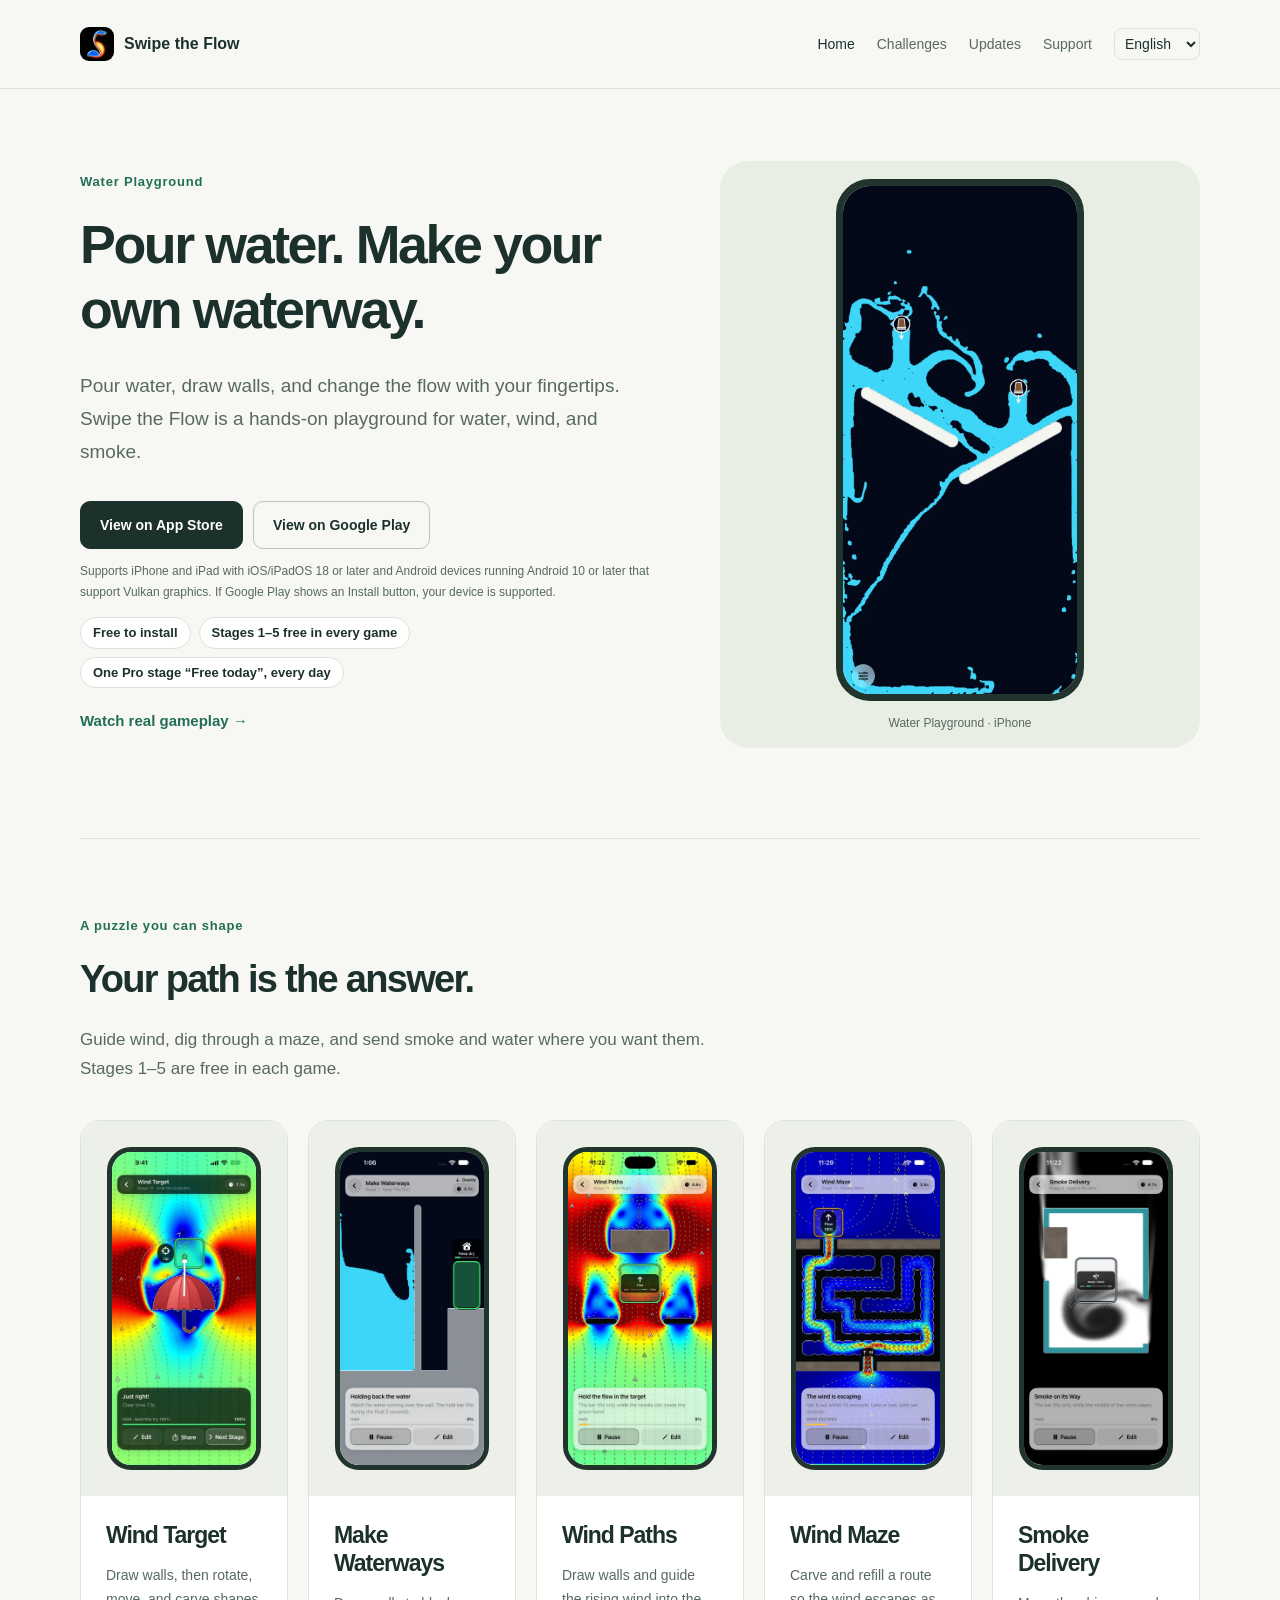
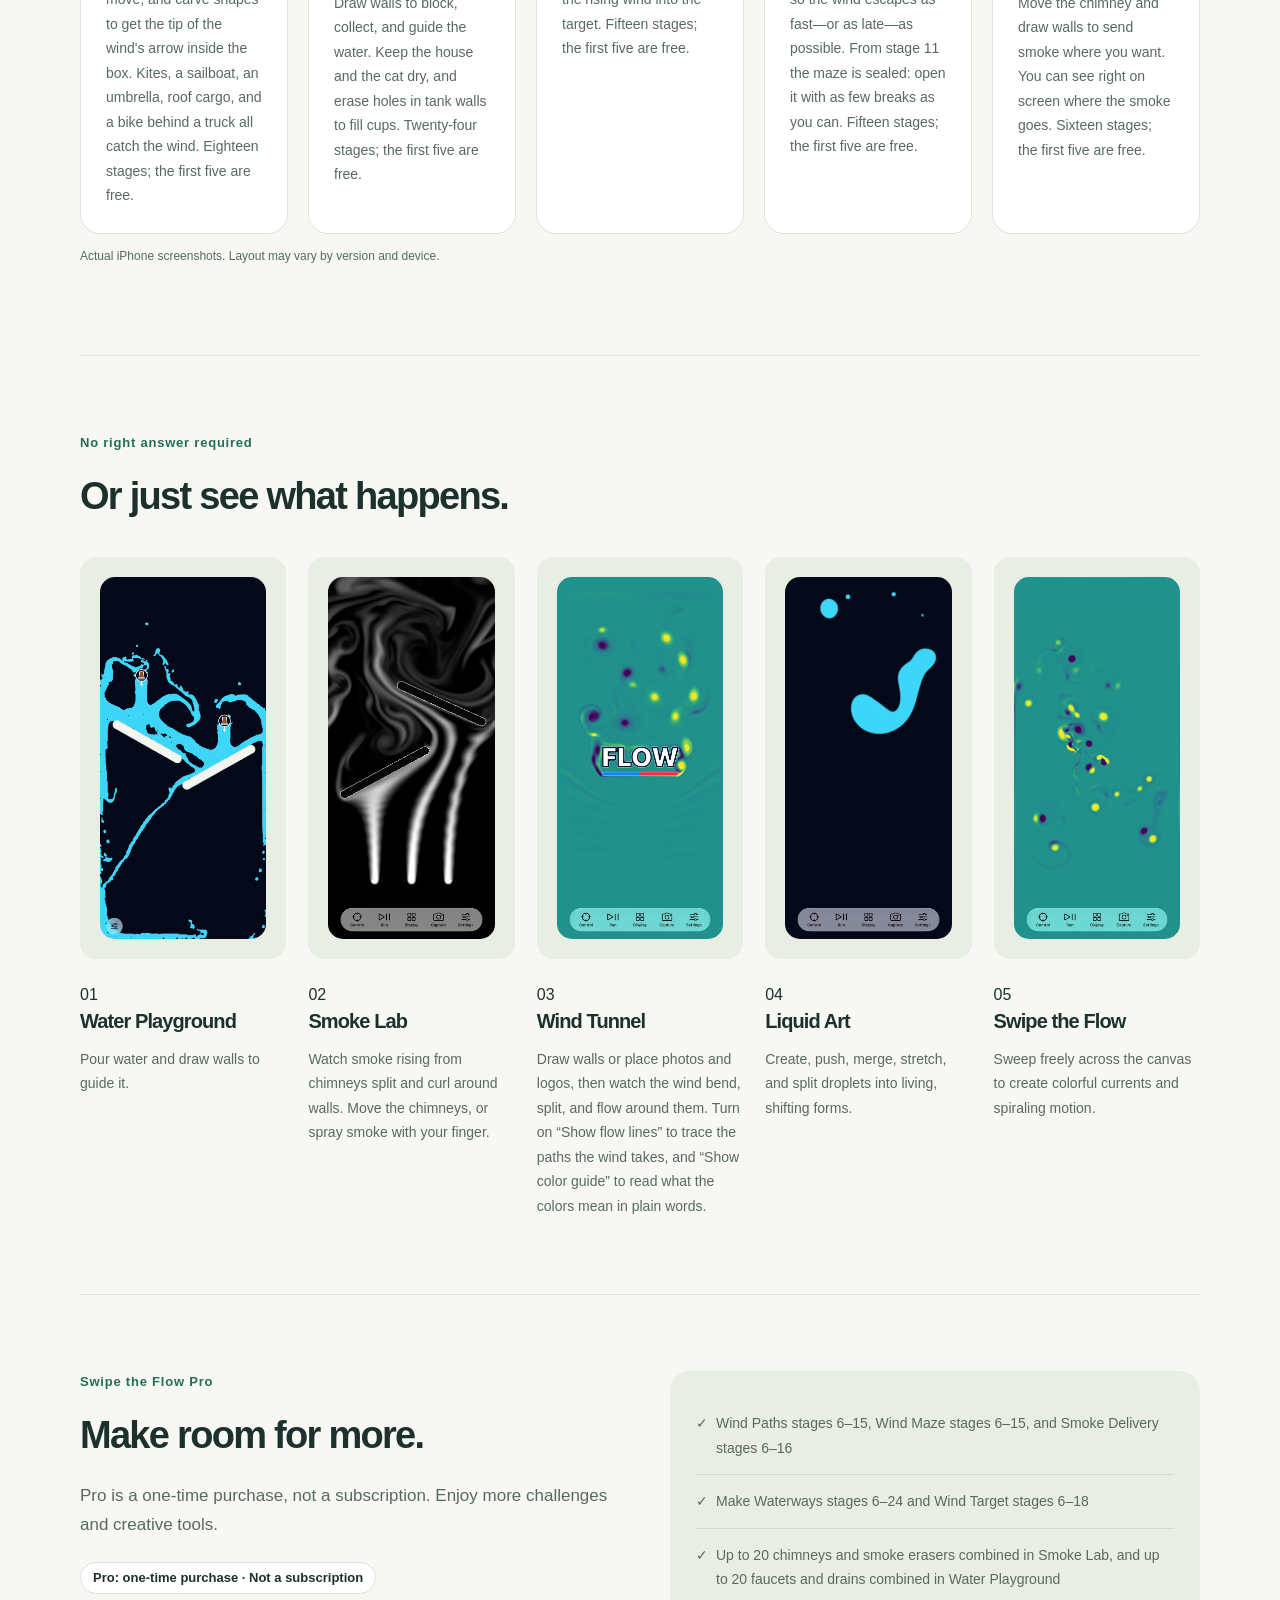
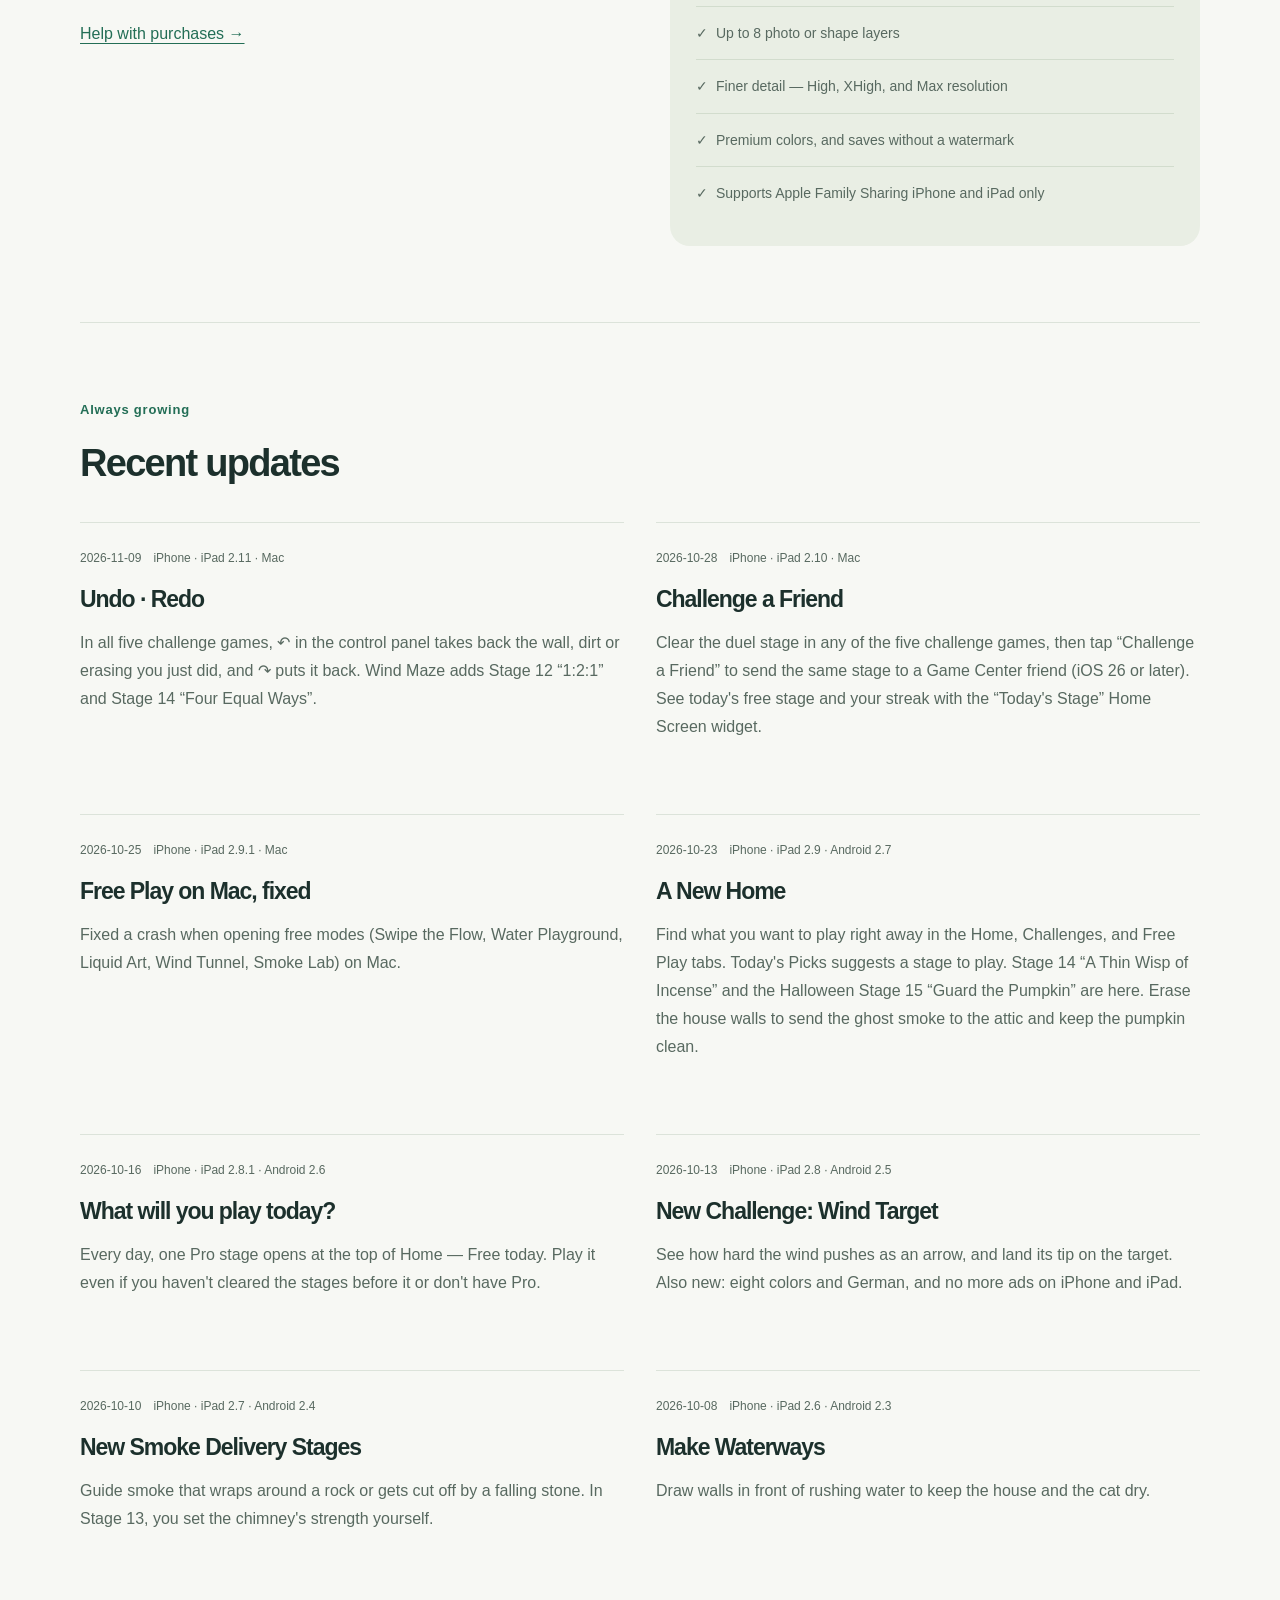
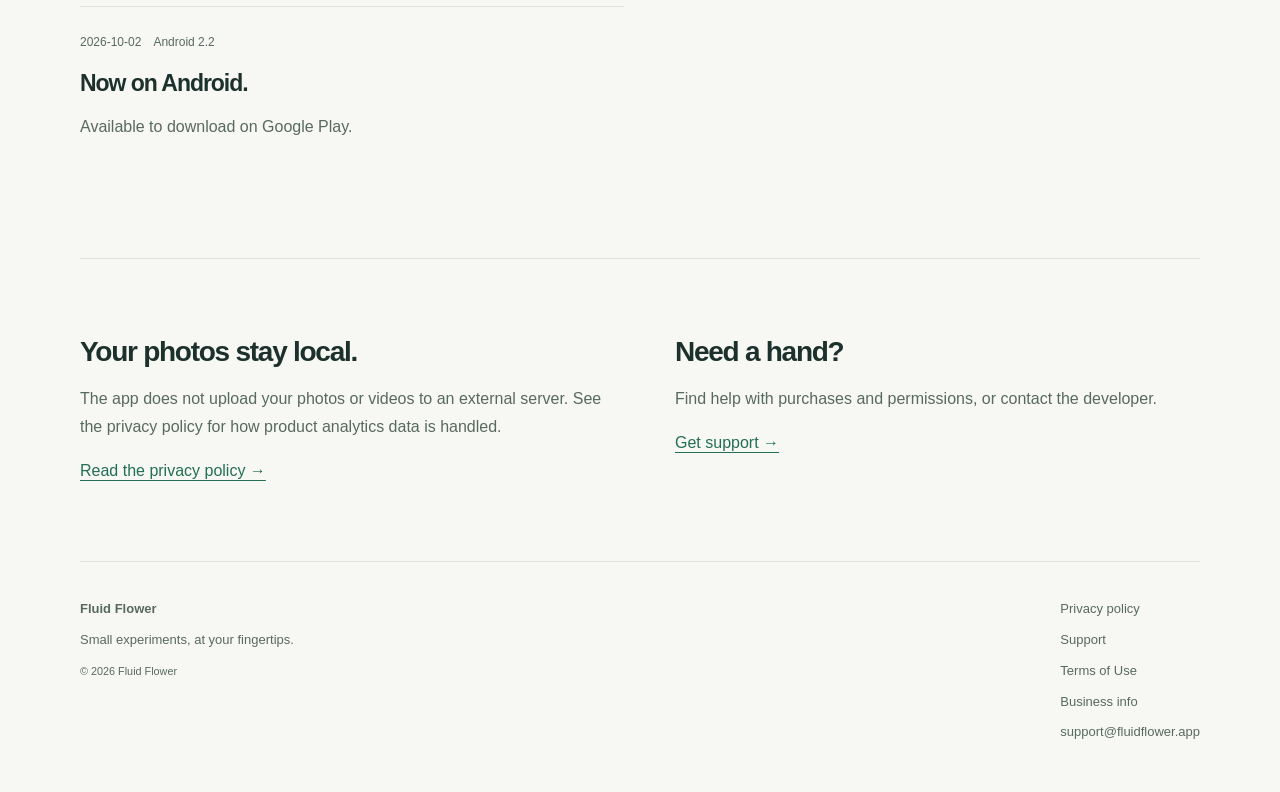
==== index.html @ 2460a63e "최근 업데이트에 iOS 2.11(되돌리기·다시 하기, 바람 미로 12·14단계) 추가" ====
<!doctype html><html lang="en"><head><meta charset="utf-8"><meta name="viewport" content="width=device-width,initial-scale=1"><meta name="theme-color" content="#f7f8f4"><meta name="apple-itunes-app" content="app-id=6766940354"><meta name="description" content="Pour water, draw walls, and change the flow with your fingertips. Swipe the Flow is a hands-on playground for water, wind, and smoke."><meta property="og:title" content="Swipe the Flow — Flow Puzzle"><meta property="og:description" content="Pour water, draw walls, and change the flow with your fingertips. Swipe the Flow is a hands-on playground for water, wind, and smoke."><meta property="og:type" content="website"><meta property="og:image" content="https://fluidflower.app/assets/og.jpg"><meta property="og:image:width" content="1200"><meta property="og:image:height" content="630"><meta property="og:image:alt" content="Swipe the Flow — real app screens: Smoke Lab, Water Playground, Wind Tunnel"><meta name="twitter:card" content="summary_large_image"><meta property="og:url" content="https://fluidflower.app/"><link rel="alternate" hreflang="ko" href="https://fluidflower.app/?lang=ko"><link rel="alternate" hreflang="en" href="https://fluidflower.app/?lang=en"><link rel="alternate" hreflang="ja" href="https://fluidflower.app/?lang=ja"><link rel="alternate" hreflang="de" href="https://fluidflower.app/?lang=de"><link rel="alternate" hreflang="x-default" href="https://fluidflower.app/"><link rel="icon" href="/app-icon.png"><link rel="apple-touch-icon" href="/app-icon.png"><link rel="stylesheet" href="/assets/site.css"><script src="/assets/site.js" defer></script><title>Swipe the Flow — Flow Puzzle</title></head><body><a data-ko="본문으로 건너뛰기" data-en="Skip to content" data-ja="本文へ移動" data-de="Zum Inhalt springen" class="skip" href="#main">본문으로 건너뛰기</a><header class="site-header"><div class="shell nav"><a class="brand" href="/"><img src="/app-icon.png" alt="" width="34" height="34"><span>Swipe the Flow</span></a><nav aria-label="Menu" data-aria-ko="메뉴" data-aria-en="Menu" data-aria-ja="メニュー" data-aria-de="Menü"><a data-ko="홈" data-en="Home" data-ja="ホーム" data-de="Start" href="/" aria-current="page">홈</a><a data-ko="도전" data-en="Challenges" data-ja="チャレンジ" data-de="Herausforderungen" href="/#challenges">도전</a><a data-ko="업데이트" data-en="Updates" data-ja="更新情報" data-de="Neuigkeiten" href="/#updates">업데이트</a><a data-ko="고객지원" data-en="Support" data-ja="サポート" data-de="Support" href="/swipe-the-flow-privacy/support.html">고객지원</a><label class="language"><span class="sr-only">언어 · Language · 言語 · Sprache</span><select id="languageSelect"><option value="ko">한국어</option><option value="en">English</option><option value="ja">日本語</option><option value="de">Deutsch</option></select></label></nav></div></header><main id="main" class="shell"><section class="hero"><div class="hero-head"><p data-ko="물 놀이터" data-en="Water Playground" data-ja="水の遊び場" data-de="Wasserspielplatz" class="eyebrow">물 놀이터</p><h1 data-ko="물을 붓고, 나만의 물길 만들기" data-en="Pour water. Make your own waterway." data-ja="水を注いで、自分だけの水路を" data-de="Gieß Wasser. Bau deinen eigenen Wasserweg.">물을 붓고, 나만의 물길 만들기</h1></div><figure class="hero-stage"><div class="phone"><img data-src-ko="/assets/water-ko.webp" data-alt-ko="물 놀이터 · iPhone" data-src-en="/assets/water-en.webp" data-alt-en="Water Playground · iPhone" data-alt-de="Wasserspielplatz · iPhone" data-src-ja="/assets/water-ja.webp" data-src-de="/assets/water-de.webp" data-alt-ja="水の遊び場 · iPhone" alt="물 놀이터 · iPhone" width="660" height="1434" fetchpriority="high" decoding="async"></div><figcaption data-ko="물 놀이터 · iPhone" data-en="Water Playground · iPhone" data-ja="水の遊び場 · iPhone" data-de="Wasserspielplatz · iPhone">물 놀이터 · iPhone</figcaption></figure><div class="hero-body"><p data-ko="물을 붓고, 벽을 그리고, 손가락으로 흐름을 바꿔보세요. Swipe the Flow는 물과 바람, 연기로 직접 만들고 노는 놀이터입니다." data-en="Pour water, draw walls, and change the flow with your fingertips. Swipe the Flow is a hands-on playground for water, wind, and smoke." data-ja="水を注ぎ、壁を描き、指先で流れを変えてみましょう。Swipe the Flowは、水・風・煙で自由に作って遊べるアプリです。" data-de="Gieß Wasser, zeichne Wände und lenke die Strömung mit dem Finger. Swipe the Flow ist ein Spielplatz zum Anfassen – für Wasser, Wind und Rauch." class="lede">물을 붓고, 벽을 그리고, 손가락으로 흐름을 바꿔보세요. Swipe the Flow는 물과 바람, 연기로 직접 만들고 노는 놀이터입니다.</p><div class="actions"><a data-ko="App Store에서 보기" data-en="View on App Store" data-ja="App Store で見る" data-de="Im App Store ansehen" class="button" data-store="apple" href="https://apps.apple.com/app/apple-store/id6766940354?pt=128865715&amp;ct=website&amp;mt=8">App Store에서 보기</a><a data-ko="Google Play에서 보기" data-en="View on Google Play" data-ja="Google Play で見る" data-de="Bei Google Play ansehen" class="button secondary" data-store="play" href="https://play.google.com/store/apps/details?id=io.github.fluidflower.swipetheflow&amp;referrer=utm_source%3Dwebsite%26utm_medium%3Dhomepage">Google Play에서 보기</a></div><p data-ko="iOS·iPadOS 18 이상의 iPhone·iPad와 Android 10 이상이고 Vulkan 그래픽을 지원하는 Android 기기를 지원합니다. Google Play에 설치 버튼이 보이면 쓸 수 있는 기기예요." data-en="Supports iPhone and iPad with iOS/iPadOS 18 or later and Android devices running Android 10 or later that support Vulkan graphics. If Google Play shows an Install button, your device is supported." data-ja="iOS・iPadOS 18 以降の iPhone・iPad と、Android 10 以降で Vulkan グラフィックスに対応した Android 端末に対応しています。Google Play にインストールボタンが表示されれば対応端末です。" data-de="Unterstützt iPhone und iPad ab iOS/iPadOS 18 sowie Android-Geräte ab Android 10 mit Vulkan-Grafikunterstützung. Zeigt Google Play die Schaltfläche „Installieren“, wird dein Gerät unterstützt." class="fine">iOS·iPadOS 18 이상의 iPhone·iPad와 Android 10 이상이고 Vulkan 그래픽을 지원하는 Android 기기를 지원합니다. Google Play에 설치 버튼이 보이면 쓸 수 있는 기기예요.</p><ul class="free-box hero-free" aria-label="What's free" data-aria-ko="무료로 할 수 있는 것" data-aria-en="What's free" data-aria-ja="無料でできること" data-aria-de="Was gratis ist"><li data-ko="설치 무료" data-en="Free to install" data-ja="インストール無料" data-de="Kostenlos installieren">설치 무료</li><li data-ko="게임마다 1~5단계 무료" data-en="Stages 1–5 free in every game" data-ja="どのゲームもステージ1〜5は無料" data-de="In jedem Spiel Level 1–5 gratis">게임마다 1~5단계 무료</li><li data-ko="매일 Pro 판 하나 「오늘 무료」" data-en="One Pro stage “Free today”, every day" data-ja="毎日Proステージがひとつ「今日無料」" data-de="Jeden Tag ein Pro-Level „Heute gratis“">매일 Pro 판 하나 「오늘 무료」</li></ul><button data-ko="실제 플레이 영상 보기 →" data-en="Watch real gameplay →" data-ja="実際のプレイを見る →" data-de="Echtes Gameplay ansehen →" id="open-film" type="button" class="text-button">실제 플레이 영상 보기 →</button></div></section><section class="section" id="challenges"><p data-ko="길을 만드는 퍼즐" data-en="A puzzle you can shape" data-ja="道をつくるパズル" data-de="Ein Rätsel, das du formst" class="eyebrow">길을 만드는 퍼즐</p><h2 data-ko="당신이 그린 길이, 답이 됩니다." data-en="Your path is the answer." data-ja="あなたの描く道が、答えになる。" data-de="Dein Weg ist die Lösung." >당신이 그린 길이, 답이 됩니다.</h2><p data-ko="바람을 보내고, 미로를 뚫고, 연기와 물을 원하는 곳으로. 다섯 게임 모두 1~5단계가 무료입니다." data-en="Guide wind, dig through a maze, and send smoke and water where you want them. Stages 1–5 are free in each game." data-ja="風を導き、迷路を掘り、煙と水を狙った場所へ。どのゲームもステージ1〜5は無料です。" data-de="Lenke den Wind, grab dich durch ein Labyrinth und bring Rauch und Wasser dorthin, wo du sie willst. In jedem Spiel sind Level 1–5 kostenlos." class="section-copy">바람을 보내고, 미로를 뚫고, 연기와 물을 원하는 곳으로. 다섯 게임 모두 1~5단계가 무료입니다.</p><div class="challenge-grid"><article class="challenge"><div class="capture"><img data-src-ko="/assets/target-ko.webp" data-alt-ko="바람 과녁 실제 화면" data-src-en="/assets/target-en.webp" data-alt-en="Wind Target gameplay" data-alt-de="Windziel – echter Bildschirm" data-src-ja="/assets/target-ja.webp" data-src-de="/assets/target-de.webp" data-alt-ja="風のまとの実際の画面" alt="바람 과녁 실제 화면" width="660" height="1434" loading="lazy" decoding="async"></div><div class="card-copy">
              <h3 data-lang data-ko="바람 과녁" data-en="Wind Target" data-ja="風のまと" data-de="Windziel">바람 과녁</h3>
              <p data-lang data-ko="벽을 그리고, 그림을 돌리고 옮기고 깎아서 바람이 미는 화살표의 끝을 네모 안에 넣으세요. 연·돛단배·우산·지붕 짐·트럭 뒤 자전거가 바람을 받아요. 18단계, 1~5단계는 무료." data-en="Draw walls, then rotate, move, and carve shapes to get the tip of the wind&#x27;s arrow inside the box. Kites, a sailboat, an umbrella, roof cargo, and a bike behind a truck all catch the wind. Eighteen stages; the first five are free." data-ja="壁を描き、絵を回したり動かしたり削ったりして、風が押す矢印の先を四角の中に入れましょう。凧、ヨット、傘、屋根の荷物、トラックの後ろの自転車が風を受けます。全18ステージ、1〜5ステージは無料。" data-de="Zeichne Wände, dreh, verschieb und radiere Formen, bis die Spitze des Windpfeils im Zielfeld liegt. Drachen, ein Segelboot, ein Schirm, Dachgepäck und ein Fahrrad hinter einem Lkw fangen den Wind. 18 Level, die ersten fünf sind kostenlos.">벽을 그리고, 그림을 돌리고 옮기고 깎아서 바람이 미는 화살표의 끝을 네모 안에 넣으세요. 연·돛단배·우산·지붕 짐·트럭 뒤 자전거가 바람을 받아요. 18단계, 1~5단계는 무료.</p>
              
            </div></article><article class="challenge"><div class="capture"><img data-src-ko="/assets/waterpaths-ko.webp" data-alt-ko="물길 만들기 실제 화면" data-src-en="/assets/waterpaths-en.webp" data-alt-en="Make Waterways gameplay" data-alt-de="Wasserwege – echter Bildschirm" data-src-ja="/assets/waterpaths-ja.webp" data-src-de="/assets/waterpaths-de.webp" data-alt-ja="水の道づくりの実際の画面" alt="물길 만들기 실제 화면" width="660" height="1434" loading="lazy" decoding="async"></div><div class="card-copy">
              <h3 data-lang data-ko="물길 만들기" data-en="Make Waterways" data-ja="水の道づくり" data-de="Wasserwege">물길 만들기</h3>
              <p data-lang data-ko="벽을 그려 물을 막고, 모으고, 보내 보세요. 집과 고양이를 지키고, 물탱크 벽에 구멍을 뚫어 컵을 채우세요. 24단계, 1~5단계는 무료." data-en="Draw walls to block, collect, and guide the water. Keep the house and the cat dry, and erase holes in tank walls to fill cups. Twenty-four stages; the first five are free." data-ja="壁を描いて、水をせき止め、集め、送りましょう。家や猫を守り、タンクの壁に穴をあけてコップを満たしましょう。全24ステージ、1〜5ステージは無料。" data-de="Zeichne Wände, um Wasser aufzuhalten, zu sammeln und zu lenken. Halte Haus und Katze trocken und radiere Löcher in Tankwände, um Becher zu füllen. 24 Level, die ersten fünf sind kostenlos.">벽을 그려 물을 막고, 모으고, 보내 보세요. 집과 고양이를 지키고, 물탱크 벽에 구멍을 뚫어 컵을 채우세요. 24단계, 1~5단계는 무료.</p>
              
            </div></article><article class="challenge"><div class="capture"><img data-src-ko="/assets/paths-ko.webp" data-alt-ko="바람길 실제 화면" data-src-en="/assets/paths-en.webp" data-alt-en="Wind Paths gameplay" data-alt-de="Windwege – echter Bildschirm" data-src-ja="/assets/paths-ja.webp" data-src-de="/assets/paths-de.webp" data-alt-ja="ウィンドパスの実際の画面" alt="바람길 실제 화면" width="660" height="1434" loading="lazy" decoding="async"></div><div class="card-copy">

              <h3 data-lang data-ko="바람길" data-en="Wind Paths" data-ja="ウィンドパス" data-de="Windwege">바람길</h3>
              <p data-lang data-ko="벽을 그려 아래에서 들어오는 바람을 목표 지점으로 보내세요. 15단계, 1~5단계는 무료." data-en="Draw walls and guide the rising wind into the target. Fifteen stages; the first five are free." data-ja="壁を描いて、下から入ってくる風を的まで導きます。全15ステージ、1〜5ステージは無料。" data-de="Zeichne Wände und lenke den aufsteigenden Wind ins Ziel. 15 Level, die ersten fünf sind kostenlos.">벽을 그려 아래에서 들어오는 바람을 목표 지점으로 보내세요. 15단계, 1~5단계는 무료.</p>
            </div></article><article class="challenge"><div class="capture"><img data-src-ko="/assets/maze-ko.webp" data-alt-ko="바람 미로 실제 화면" data-src-en="/assets/maze-en.webp" data-alt-en="Wind Maze gameplay" data-alt-de="Windlabyrinth – echter Bildschirm" data-src-ja="/assets/maze-ja.webp" data-src-de="/assets/maze-de.webp" data-alt-ja="ウィンドメイズの実際の画面" alt="바람 미로 실제 화면" width="660" height="1434" loading="lazy" decoding="async"></div><div class="card-copy">

              <h3 data-lang data-ko="바람 미로" data-en="Wind Maze" data-ja="ウィンドメイズ" data-de="Windlabyrinth">바람 미로</h3>
              <p data-lang data-ko="벽을 파고 메워 바람이 가장 빨리, 또는 가장 늦게 탈출하는 길을 만드세요. 11단계부터는 막힌 미로를 가장 적게 뚫어 여세요. 15단계, 1~5단계는 무료." data-en="Carve and refill a route so the wind escapes as fast—or as late—as possible. From stage 11 the maze is sealed: open it with as few breaks as you can. Fifteen stages; the first five are free." data-ja="壁を掘って埋めて、風がいちばんはやく、またはいちばんおそく抜ける道を作りましょう。11ステージからは、ふさがれた迷路をできるだけ少なく掘って開けます。全15ステージ、1〜5ステージは無料。" data-de="Grab einen Weg und füll ihn wieder auf, damit der Wind so schnell – oder so spät – wie möglich entkommt. Ab Level 11 ist das Labyrinth verschlossen: Öffne es mit so wenigen Durchbrüchen wie möglich. 15 Level, die ersten fünf sind kostenlos.">벽을 파고 메워 바람이 가장 빨리, 또는 가장 늦게 탈출하는 길을 만드세요. 11단계부터는 막힌 미로를 가장 적게 뚫어 여세요. 15단계, 1~5단계는 무료.</p>
            </div></article><article class="challenge"><div class="capture"><img data-src-ko="/assets/delivery-ko.webp" data-alt-ko="연기 배달 실제 화면" data-src-en="/assets/delivery-en.webp" data-alt-en="Smoke Delivery gameplay" data-alt-de="Rauchpost – echter Bildschirm" data-src-ja="/assets/delivery-ja.webp" data-src-de="/assets/delivery-de.webp" data-alt-ja="煙の配達の実際の画面" alt="연기 배달 실제 화면" width="660" height="1434" loading="lazy" decoding="async"></div><div class="card-copy">

              <h3 data-lang data-ko="연기 배달" data-en="Smoke Delivery" data-ja="煙の配達" data-de="Rauchpost">연기 배달</h3>
              <p data-lang data-ko="굴뚝을 옮기고 벽을 그려 연기를 원하는 곳에 보내세요. 연기가 어디로 가는지 눈으로 바로 보여요. 16단계, 1~5단계는 무료." data-en="Move the chimney and draw walls to send smoke where you want. You can see right on screen where the smoke goes. Sixteen stages; the first five are free." data-ja="煙突を動かし壁を描いて、煙を思い通りの場所へ届けます。煙がどこへ行くか、画面ですぐ見えます。全16ステージ、1〜5ステージは無料。" data-de="Verschieb den Schornstein und zeichne Wände, um den Rauch ans Ziel zu bringen. Du siehst direkt auf dem Bildschirm, wohin der Rauch zieht. 16 Level, die ersten fünf sind kostenlos.">굴뚝을 옮기고 벽을 그려 연기를 원하는 곳에 보내세요. 연기가 어디로 가는지 눈으로 바로 보여요. 16단계, 1~5단계는 무료.</p>
            </div></article></div><p data-ko="이미지는 실제 iPhone 화면입니다. 화면 구성은 버전과 기기에 따라 다를 수 있습니다." data-en="Actual iPhone screenshots. Layout may vary by version and device." data-ja="画像は実際の iPhone の画面です。画面構成はバージョンや端末によって異なる場合があります。" data-de="Echte iPhone-Bildschirmfotos. Die Darstellung kann je nach Version und Gerät abweichen." class="fine">이미지는 실제 iPhone 화면입니다. 화면 구성은 버전과 기기에 따라 다를 수 있습니다.</p></section><section class="section" id="modes"><p data-ko="정답 없이, 자유롭게" data-en="No right answer required" data-ja="正解を気にせず、自由に" data-de="Keine richtige Antwort nötig" class="eyebrow">정답 없이, 자유롭게</p><h2 data-ko="그냥 만져보고 싶을 때도." data-en="Or just see what happens." data-ja="ただ、触ってみたいときにも。" data-de="Oder schau einfach, was passiert." >그냥 만져보고 싶을 때도.</h2><div class="mode-grid"><article class="mode"><div class="mode-capture"><img data-src-ko="/assets/water-ko.webp" data-alt-ko="물 놀이터 · iPhone" data-src-en="/assets/water-en.webp" data-alt-en="Water Playground · iPhone" data-alt-de="Wasserspielplatz · iPhone" data-src-ja="/assets/water-ja.webp" data-src-de="/assets/water-de.webp" data-alt-ja="水の遊び場 · iPhone" alt="물 놀이터 · iPhone" width="660" height="1434" loading="lazy" decoding="async"></div><div class="mode-copy">
              <span class="mode-number">01</span>
              <h3 data-ko="물 놀이터" data-en="Water Playground" data-ja="水の遊び場" data-de="Wasserspielplatz">물 놀이터</h3>
              <p data-lang data-ko="물을 붓고 벽을 그려 물길을 바꿔 보세요." data-en="Pour water and draw walls to guide it." data-ja="水を注いで壁を描き、水の流れを変えてみましょう。" data-de="Gieß Wasser ein und zeichne Wände, um es zu lenken.">물을 붓고 벽을 그려 물길을 바꿔 보세요.</p>
            </div></article><article class="mode"><div class="mode-capture"><img data-src-ko="/assets/smoke-ko.webp" data-alt-ko="연기 실험실 · iPhone" data-src-en="/assets/smoke-en.webp" data-alt-en="Smoke Lab · iPhone" data-alt-de="Rauchlabor · iPhone" data-src-ja="/assets/smoke-ja.webp" data-src-de="/assets/smoke-de.webp" data-alt-ja="煙ラボ · iPhone" alt="연기 실험실 · iPhone" width="660" height="1434" loading="lazy" decoding="async"></div><div class="mode-copy">
              <span class="mode-number">02</span>
              <h3 data-ko="연기 실험실" data-en="Smoke Lab" data-ja="煙ラボ" data-de="Rauchlabor" >연기 실험실</h3>
              <p data-lang data-ko="굴뚝에서 올라오는 연기가 벽을 만나 갈라지고 감기는 모습을 보세요. 굴뚝은 옮기고, 연기는 손가락으로 뿌릴 수 있어요." data-en="Watch smoke rising from chimneys split and curl around walls. Move the chimneys, or spray smoke with your finger." data-ja="煙突から立ちのぼる煙が、壁に当たって分かれ、巻き込まれていく様子を見てみましょう。煙突を動かし、指で煙を吹きつけられます。" data-de="Sieh zu, wie aufsteigender Rauch aus Schornsteinen sich an Wänden teilt und verwirbelt. Verschieb die Schornsteine oder sprüh Rauch mit dem Finger.">굴뚝에서 올라오는 연기가 벽을 만나 갈라지고 감기는 모습을 보세요. 굴뚝은 옮기고, 연기는 손가락으로 뿌릴 수 있어요.</p>
            </div></article><article class="mode"><div class="mode-capture"><img data-src-ko="/assets/wind-ko.webp" data-alt-ko="바람 실험실 · iPhone" data-src-en="/assets/wind-en.webp" data-alt-en="Wind Tunnel · iPhone" data-alt-de="Windkanal · iPhone" data-src-ja="/assets/wind-ja.webp" data-src-de="/assets/wind-de.webp" data-alt-ja="風の実験室 · iPhone" alt="바람 실험실 · iPhone" width="660" height="1434" loading="lazy" decoding="async"></div><div class="mode-copy">
              <span class="mode-number">03</span>
              <h3 data-ko="바람 실험실" data-en="Wind Tunnel" data-ja="風の実験室" data-de="Windkanal" >바람 실험실</h3>
              <p data-lang data-ko="벽을 그리거나 사진과 로고를 놓고, 바람이 구조물을 피해 흐르는 모습을 바로 확인하세요. 「바람길 보기」로 바람이 지나가는 길을 선으로 보고, 「색 안내 보기」로 화면의 색이 무엇을 뜻하는지 말로 확인하세요." data-en="Draw walls or place photos and logos, then watch the wind bend, split, and flow around them. Turn on “Show flow lines” to trace the paths the wind takes, and “Show color guide” to read what the colors mean in plain words." data-ja="壁を描いたり、写真やロゴを置いたりすると、風がそれをよけて流れていきます。「風の流れを表示」で風の通り道が線で見え、「色のガイドを表示」で画面の色の意味が言葉でわかります。" data-de="Zeichne Wände oder setz Fotos und Logos und sieh zu, wie sich der Wind biegt, teilt und um sie herumströmt. Mit „Strömungslinien anzeigen“ folgst du den Wegen des Windes, mit „Farblegende anzeigen“ liest du in einfachen Worten, was die Farben bedeuten.">벽을 그리거나 사진과 로고를 놓고, 바람이 구조물을 피해 흐르는 모습을 바로 확인하세요. 「바람길 보기」로 바람이 지나가는 길을 선으로 보고, 「색 안내 보기」로 화면의 색이 무엇을 뜻하는지 말로 확인하세요.</p>
            </div></article><article class="mode"><div class="mode-capture"><img data-src-ko="/assets/liquid-ko.webp" data-alt-ko="물방울 · iPhone" data-src-en="/assets/liquid-en.webp" data-alt-en="Liquid Art · iPhone" data-alt-de="Tropfenkunst · iPhone" data-src-ja="/assets/liquid-ja.webp" data-src-de="/assets/liquid-de.webp" data-alt-ja="しずく · iPhone" alt="물방울 · iPhone" width="660" height="1434" loading="lazy" decoding="async"></div><div class="mode-copy">
              <span class="mode-number">04</span>
              <h3 data-ko="물방울" data-en="Liquid Art" data-ja="しずく" data-de="Tropfenkunst" >물방울</h3>
              <p data-lang data-ko="물방울을 만들고 밀고 합치세요. 늘이거나 나누며 살아 움직이는 형태를 만듭니다." data-en="Create, push, merge, stretch, and split droplets into living, shifting forms." data-ja="しずくを作って、押して、くっつけて、引きのばす。形が生きているように変わります。" data-de="Erschaffe, schiebe, verschmelze, zieh und teile Tropfen zu lebendigen, wandelnden Formen.">물방울을 만들고 밀고 합치세요. 늘이거나 나누며 살아 움직이는 형태를 만듭니다.</p>
            </div></article><article class="mode"><div class="mode-capture"><img data-src-ko="/assets/swipe-ko.webp" data-alt-ko="바람 그림 · iPhone" data-src-en="/assets/swipe-en.webp" data-alt-en="Swipe the Flow · iPhone" data-alt-de="Swipe the Flow · iPhone" data-src-ja="/assets/swipe-ja.webp" data-src-de="/assets/swipe-de.webp" data-alt-ja="風のえ · iPhone" alt="바람 그림 · iPhone" width="660" height="1434" loading="lazy" decoding="async"></div><div class="mode-copy">
              <span class="mode-number">05</span>
              <h3 data-ko="바람 그림" data-en="Swipe the Flow" data-ja="風のえ" data-de="Swipe the Flow" >바람 그림</h3>
              <p data-lang data-ko="화면을 자유롭게 쓸어 다채로운 흐름과 소용돌이를 만들고 지켜보세요." data-en="Sweep freely across the canvas to create colorful currents and spiraling motion." data-ja="画面を自由になぞって、色とりどりの流れとうず巻く模様を描きます。" data-de="Wisch frei über den Bildschirm und zeichne bunte Strömungen und Wirbel.">화면을 자유롭게 쓸어 다채로운 흐름과 소용돌이를 만들고 지켜보세요.</p>
            </div></article></div></section><section class="section pro-section" id="pro"><div><p data-ko="Swipe the Flow Pro" data-en="Swipe the Flow Pro" data-ja="Swipe the Flow Pro" data-de="Swipe the Flow Pro" class="eyebrow">Swipe the Flow Pro</p><h2 data-ko="더 깊이 즐기고 싶다면." data-en="Make room for more." data-ja="もっと楽しみたくなったら。" data-de="Lust auf mehr?" >더 깊이 즐기고 싶다면.</h2><p data-ko="Pro는 구독이 아닌 일회성 구매입니다. 더 많은 도전과 창작 도구를 즐기세요." data-en="Pro is a one-time purchase, not a subscription. Enjoy more challenges and creative tools." data-ja="Proはサブスクリプションではなく、一度きりの購入です。もっと多くのチャレンジと創作ツールを楽しめます。" data-de="Pro ist ein Einmalkauf, kein Abo. Genieß mehr Herausforderungen und kreative Werkzeuge." class="section-copy">Pro는 구독이 아닌 일회성 구매입니다. 더 많은 도전과 창작 도구를 즐기세요.</p><ul class="free-box" aria-label="Pro" data-aria-ko="Pro" data-aria-en="Pro" data-aria-ja="Pro" data-aria-de="Pro"><li data-ko="Pro는 한 번 결제 · 구독 아님" data-en="Pro: one-time purchase · Not a subscription" data-ja="Proは買い切り・サブスクリプションではありません" data-de="Pro: Einmalkauf · Kein Abo">Pro는 한 번 결제 · 구독 아님</li></ul><a data-ko="구매 관련 도움말 →" data-en="Help with purchases →" data-ja="購入についてのヘルプ →" data-de="Hilfe zu Käufen →" href="/swipe-the-flow-privacy/support.html#purchases">구매 관련 도움말 →</a></div><div class="pro-panel"><ul class="pro-list">
            <li><span class="check">✓</span><span data-lang data-ko="바람길 6~15단계·바람 미로 6~15단계·연기 배달 6~16단계" data-en="Wind Paths stages 6–15, Wind Maze stages 6–15, and Smoke Delivery stages 6–16" data-ja="ウィンドパスのステージ6〜15、ウィンドメイズのステージ6〜15、煙の配達のステージ6〜16" data-de="Windwege Level 6–15, Windlabyrinth Level 6–15 und Rauchpost Level 6–16">바람길 6~15단계·바람 미로 6~15단계·연기 배달 6~16단계</span></li>
            <li><span class="check">✓</span><span><span data-lang data-ko="물길 만들기 6~24단계·바람 과녁 6~18단계" data-en="Make Waterways stages 6–24 and Wind Target stages 6–18" data-ja="水の道づくりのステージ6〜24、風のまとのステージ6〜18" data-de="Wasserwege Level 6–24 und Windziel Level 6–18">물길 만들기 6~24단계·바람 과녁 6~18단계</span></span></li>
            <li><span class="check">✓</span><span data-lang data-ko="연기 실험실의 굴뚝과 연기 지우개를 합쳐 20개까지, 물 놀이터의 수도꼭지와 배수구를 합쳐 20개까지" data-en="Up to 20 chimneys and smoke erasers combined in Smoke Lab, and up to 20 faucets and drains combined in Water Playground" data-ja="煙ラボの煙突と煙消しを合わせて20個まで、水の遊び場の蛇口と排水口を合わせて20個まで" data-de="Im Rauchlabor insgesamt bis zu 20 Schornsteine und Rauchradierer, im Wasserspielplatz insgesamt bis zu 20 Wasserhähne und Abflüsse">연기 실험실의 굴뚝과 연기 지우개를 합쳐 20개까지, 물 놀이터의 수도꼭지와 배수구를 합쳐 20개까지</span></li>
            <li><span class="check">✓</span><span data-lang data-ko="사진이나 도형을 8개까지" data-en="Up to 8 photo or shape layers" data-ja="写真や図形を 8 つまで追加" data-de="Bis zu 8 Foto- oder Formebenen">사진이나 도형을 8개까지</span></li>
            <li><span class="check">✓</span><span data-lang data-ko="더 섬세한 화면 — 해상도 높음·매우 높음·최대" data-en="Finer detail — High, XHigh, and Max resolution" data-ja="より細かい画面 — 解像度「高い」「とても高い」「最大」" data-de="Feinere Details – Auflösung Hoch, Sehr hoch und Max">더 섬세한 화면 — 해상도 높음·매우 높음·최대</span></li>
            <li><span class="check">✓</span><span data-lang data-ko="고급 색, 그리고 워터마크 없이 저장" data-en="Premium colors, and saves without a watermark" data-ja="特別なカラーと、ウォーターマークなしの保存" data-de="Premiumfarben und Speichern ohne Wasserzeichen">고급 색, 그리고 워터마크 없이 저장</span></li>
            <li><span class="check">✓</span><span><span data-lang data-ko="Apple 가족 공유 지원" data-en="Supports Apple Family Sharing" data-ja="Apple のファミリー共有に対応" data-de="Unterstützt die Apple-Familienfreigabe">Apple 가족 공유 지원</span> <span class="platform-note" data-lang data-ko="iPhone·iPad 전용" data-en="iPhone and iPad only" data-ja="iPhone・iPad 専用" data-de="Nur iPhone und iPad">iPhone·iPad 전용</span></span></li>
          </ul></div></section><section class="section" id="updates"><p data-ko="조금씩, 계속 좋아집니다" data-en="Always growing" data-ja="少しずつ、もっと楽しく" data-de="Es wächst weiter" class="eyebrow">조금씩, 계속 좋아집니다</p><h2 data-ko="최근 업데이트" data-en="Recent updates" data-ja="最近の更新" data-de="Neueste Updates" >최근 업데이트</h2><div class="updates"><article><div class="update-meta"><time datetime="2026-11-09">2026-11-09</time><span>iPhone · iPad 2.11 · Mac</span></div><h3 data-ko="되돌리기 · 다시 하기" data-en="Undo · Redo" data-ja="元に戻す・やり直し" data-de="Rückgängig · Wiederholen">되돌리기 · 다시 하기</h3><p data-ko="다섯 도전 게임 모두 조작판의 ↶로 방금 그린 벽·판 흙·지운 자리를 되돌리고, ↷로 다시 해요. 바람 미로에 12단계 「1:2:1」과 14단계 「넷으로 똑같이」가 들어왔어요." data-en="In all five challenge games, ↶ in the control panel takes back the wall, dirt or erasing you just did, and ↷ puts it back. Wind Maze adds Stage 12 “1:2:1” and Stage 14 “Four Equal Ways”." data-ja="5つのチャレンジすべてで、操作パネルの ↶ で描いた壁や掘った土、消した所を元に戻し、↷ でやり直せます。ウィンドメイズにステージ 12「1:2:1」とステージ 14「四等分」が加わりました。" data-de="In allen fünf Herausforderungen nimmt ↶ im Bedienfeld die gerade gezeichnete Wand, gegrabene Erde oder das Löschen zurück, ↷ stellt es wieder her. Im Windlabyrinth gibt es neu Level 12 „1:2:1“ und Level 14 „Vier gleiche Wege“.">다섯 도전 게임 모두 조작판의 ↶로 방금 그린 벽·판 흙·지운 자리를 되돌리고, ↷로 다시 해요. 바람 미로에 12단계 「1:2:1」과 14단계 「넷으로 똑같이」가 들어왔어요.</p></article><article><div class="update-meta"><time datetime="2026-10-28">2026-10-28</time><span>iPhone · iPad 2.10 · Mac</span></div><h3 data-ko="친구와 대결" data-en="Challenge a Friend" data-ja="フレンドと対決" data-de="Duell">친구와 대결</h3><p data-ko="다섯 도전 게임의 대결 판을 깬 뒤 「친구와 대결」을 누르면 Game Center 친구에게 같은 판 대결을 보내요(iOS 26 이상). 오늘 무료로 열리는 판과 연속 기록은 홈 화면 위젯 「오늘의 판」에서 봐요." data-en="Clear the duel stage in any of the five challenge games, then tap “Challenge a Friend” to send the same stage to a Game Center friend (iOS 26 or later). See today&#x27;s free stage and your streak with the “Today&#x27;s Stage” Home Screen widget." data-ja="5つのチャレンジゲームの対決ステージをクリアして「フレンドと対決」をタップすると、Game Centerのフレンドに同じステージで対決を送れます（iOS 26以降）。今日無料で遊べるステージと連続記録は、ホーム画面ウィジェット「今日のステージ」で見られます。" data-de="Schaffe das Duell-Level in einer der fünf Herausforderungen und tippe auf „Duell“, um einem Game-Center-Freund dasselbe Level zu schicken (ab iOS 26). Das heutige Gratis-Level und deine Serie siehst du im Widget „Level des Tages“.">다섯 도전 게임의 대결 판을 깬 뒤 「친구와 대결」을 누르면 Game Center 친구에게 같은 판 대결을 보내요(iOS 26 이상). 오늘 무료로 열리는 판과 연속 기록은 홈 화면 위젯 「오늘의 판」에서 봐요.</p></article><article><div class="update-meta"><time datetime="2026-10-25">2026-10-25</time><span>iPhone · iPad 2.9.1 · Mac</span></div><h3 data-ko="Mac에서도 자유 모드" data-en="Free Play on Mac, fixed" data-ja="Macでもフリーモード" data-de="Freies Spiel auf dem Mac">Mac에서도 자유 모드</h3><p data-ko="Mac에서 자유 모드(바람 그림·물 놀이터·물방울·바람 실험실·연기 실험실)를 열면 앱이 꺼지던 문제를 고쳤어요." data-en="Fixed a crash when opening free modes (Swipe the Flow, Water Playground, Liquid Art, Wind Tunnel, Smoke Lab) on Mac." data-ja="Macで自由モード（風のえ・水の遊び場・しずく・風の実験室・煙ラボ）を開くとアプリが終了する問題を修正しました。" data-de="Behoben: Auf dem Mac stürzte die App beim Öffnen der freien Modi (Swipe the Flow, Wasserspielplatz, Tropfenkunst, Windkanal, Rauchlabor) ab.">Mac에서 자유 모드(바람 그림·물 놀이터·물방울·바람 실험실·연기 실험실)를 열면 앱이 꺼지던 문제를 고쳤어요.</p></article><article><div class="update-meta"><time datetime="2026-10-23">2026-10-23</time><span>iPhone · iPad 2.9 · Android 2.7</span></div><h3 data-ko="새로워진 홈" data-en="A New Home" data-ja="新しくなったホーム" data-de="Das neue Home">새로워진 홈</h3><p data-ko="홈·도전·자유 탭에서 하고 싶은 놀이를 바로 찾아요. 오늘의 추천이 할 판을 골라 드려요. 14단계 「가느다란 향」과 핼러윈 15단계 「호박 지키기」가 들어왔어요. 집 벽을 지워 유령 연기는 다락으로 보내고 호박은 깨끗하게 지켜 보세요." data-en="Find what you want to play right away in the Home, Challenges, and Free Play tabs. Today&#x27;s Picks suggests a stage to play. Stage 14 “A Thin Wisp of Incense” and the Halloween Stage 15 “Guard the Pumpkin” are here. Erase the house walls to send the ghost smoke to the attic and keep the pumpkin clean." data-ja="ホーム・チャレンジ・フリーのタブで、遊びたいものがすぐ見つかります。「今日のおすすめ」から遊ぶステージを選べます。ステージ14「細いお香」とハロウィンのステージ15「カボチャを守れ」が登場。家の壁を消して、おばけの煙は屋根裏へ、カボチャはきれいに守りましょう。" data-de="In den Tabs Home, Herausforderungen und Freies Spiel findest du sofort, was du spielen möchtest. „Heute empfohlen“ schlägt dir ein Level vor. Level 14 „Ein dünner Räucherfaden“ und das Halloween-Level 15 „Rette den Kürbis“ sind da. Radiere Hauswände weg, damit der Geisterrauch auf den Dachboden zieht, und halte den Kürbis sauber.">홈·도전·자유 탭에서 하고 싶은 놀이를 바로 찾아요. 오늘의 추천이 할 판을 골라 드려요. 14단계 「가느다란 향」과 핼러윈 15단계 「호박 지키기」가 들어왔어요. 집 벽을 지워 유령 연기는 다락으로 보내고 호박은 깨끗하게 지켜 보세요.</p></article><article><div class="update-meta"><time datetime="2026-10-16">2026-10-16</time><span>iPhone · iPad 2.8.1 · Android 2.6</span></div><h3 data-ko="「오늘 뭐 해볼까?」" data-en="What will you play today?" data-ja="今日は何で遊ぶ？" data-de="Was spielst du heute?">「오늘 뭐 해볼까?」</h3><p data-ko="홈 맨 위에서 매일 Pro 판 하나가 「오늘 무료」로 열려요. 앞 판을 안 깼어도, Pro가 없어도 그날은 할 수 있어요." data-en="Every day, one Pro stage opens at the top of Home — Free today. Play it even if you haven't cleared the stages before it or don't have Pro." data-ja="ホームの一番上で、毎日Proステージがひとつ「今日無料」で開きます。前のステージを未クリアでも、Proがなくてもその日は遊べます。" data-de="Jeden Tag öffnet sich oben auf dem Startbildschirm ein Pro-Level – heute gratis. Du kannst es spielen, auch wenn du die Level davor noch nicht geschafft hast oder kein Pro hast.">홈 맨 위에서 매일 Pro 판 하나가 「오늘 무료」로 열려요. 앞 판을 안 깼어도, Pro가 없어도 그날은 할 수 있어요.</p></article><article><div class="update-meta"><time datetime="2026-10-13">2026-10-13</time><span>iPhone · iPad 2.8 · Android 2.5</span></div><h3 data-ko="새 도전 「바람 과녁」" data-en="New Challenge: Wind Target" data-ja="新しいチャレンジ「風のまと」" data-de="Neue Herausforderung: Windziel">새 도전 「바람 과녁」</h3><p data-ko="바람이 미는 힘을 화살표로 보고, 그 끝을 과녁에 넣으세요. 새 색 여덟 가지와 독일어도 더했고, iPhone·iPad에서는 광고를 모두 없앴어요." data-en="See how hard the wind pushes as an arrow, and land its tip on the target. Also new: eight colors and German, and no more ads on iPhone and iPad." data-ja="風が押す力を矢印で見て、その先をまとに入れましょう。新しい8色とドイツ語に対応し、iPhone・iPadでは広告をすべてなくしました。" data-de="Der Pfeil zeigt, wie stark der Wind drückt – bring seine Spitze ins Ziel. Ebenfalls neu: acht Farben, Deutsch und keine Werbung mehr auf iPhone und iPad.">바람이 미는 힘을 화살표로 보고, 그 끝을 과녁에 넣으세요. 새 색 여덟 가지와 독일어도 더했고, iPhone·iPad에서는 광고를 모두 없앴어요.</p></article><article><div class="update-meta"><time datetime="2026-10-10">2026-10-10</time><span>iPhone · iPad 2.7 · Android 2.4</span></div><h3 data-ko="연기 배달 새 단계" data-en="New Smoke Delivery Stages" data-ja="「煙の配達」に新しいステージ" data-de="Neue Rauchpost-Level">연기 배달 새 단계</h3><p data-ko="바위를 타고 돌고, 떨어진 돌에 끊기는 연기를 상자로 보내 보세요. 13단계에서는 굴뚝의 세기를 직접 조절해요." data-en="Guide smoke that wraps around a rock or gets cut off by a falling stone. In Stage 13, you set the chimney's strength yourself." data-ja="岩をつたって回り込む煙、落ちてきた石に途切れる煙を箱まで届けましょう。ステージ13では、煙突の強さを自分で調整します。" data-de="Lenke Rauch, der sich um einen Felsen legt oder von einem fallenden Stein abgeschnitten wird. In Level 13 stellst du die Stärke des Schornsteins selbst ein.">바위를 타고 돌고, 떨어진 돌에 끊기는 연기를 상자로 보내 보세요. 13단계에서는 굴뚝의 세기를 직접 조절해요.</p></article><article><div class="update-meta"><time datetime="2026-10-08">2026-10-08</time><span>iPhone · iPad 2.6 · Android 2.3</span></div><h3 data-ko="물길 만들기" data-en="Make Waterways" data-ja="水の道づくり" data-de="Wasserwege">물길 만들기</h3><p data-ko="밀려오는 물 앞에 벽을 그려 집과 고양이를 지키세요." data-en="Draw walls in front of rushing water to keep the house and the cat dry." data-ja="押し寄せる水の前に壁を描いて、家や猫を守りましょう。" data-de="Zeichne Wände vor das heranströmende Wasser und halte Haus und Katze trocken.">밀려오는 물 앞에 벽을 그려 집과 고양이를 지키세요.</p></article><article><div class="update-meta"><time datetime="2026-10-02">2026-10-02</time><span>Android 2.2</span></div><h3 data-ko="Android에서 만나요." data-en="Now on Android." data-ja="Android でも遊べます。" data-de="Jetzt auch für Android." >Android에서 만나요.</h3><p data-ko="Google Play에서 정식으로 다운로드할 수 있습니다." data-en="Available to download on Google Play." data-ja="Google Play から正式にダウンロードできます。" data-de="Bei Google Play zum Herunterladen." >Google Play에서 정식으로 다운로드할 수 있습니다.</p></article></div></section><section class="section trust"><div><h2 data-ko="사진은 기기 안에." data-en="Your photos stay local." data-ja="写真は、端末の中に。" data-de="Deine Fotos bleiben auf deinem Gerät." >사진은 기기 안에.</h2><p data-ko="앱이 사진과 영상을 외부 서버로 업로드하지 않습니다. 제품 분석 데이터 처리는 개인정보처리방침에서 확인할 수 있습니다." data-en="The app does not upload your photos or videos to an external server. See the privacy policy for how product analytics data is handled." data-ja="写真や動画をアプリが外部サーバーへアップロードすることはありません。製品分析のデータの扱いは、プライバシーポリシーをご覧ください。" data-de="Die App lädt deine Fotos und Videos nicht auf einen externen Server hoch. Wie Analysedaten behandelt werden, steht in der Datenschutzerklärung." >앱이 사진과 영상을 외부 서버로 업로드하지 않습니다. 제품 분석 데이터 처리는 개인정보처리방침에서 확인할 수 있습니다.</p><a data-ko="개인정보처리방침 읽기 →" data-en="Read the privacy policy →" data-ja="プライバシーポリシーを読む →" data-de="Datenschutzerklärung lesen →" href="/swipe-the-flow-privacy/">개인정보처리방침 읽기 →</a></div><div><h2 data-ko="궁금한 점이 있나요?" data-en="Need a hand?" data-ja="お困りですか？" data-de="Brauchst du Hilfe?" >궁금한 점이 있나요?</h2><p data-ko="구매와 권한에 관한 도움말을 확인하거나 개발자에게 직접 문의하세요." data-en="Find help with purchases and permissions, or contact the developer." data-ja="購入や権限についてのヘルプや、開発者へのお問い合わせはこちらから。" data-de="Hilfe zu Käufen und Berechtigungen – oder schreib dem Entwickler." >구매와 권한에 관한 도움말을 확인하거나 개발자에게 직접 문의하세요.</p><a data-ko="고객지원으로 →" data-en="Get support →" data-ja="サポートへ →" data-de="Zum Support →" href="/swipe-the-flow-privacy/support.html">고객지원으로 →</a></div></section></main><dialog id="film" aria-labelledby="film-title"><div class="dialog-top"><h2 data-ko="실제 플레이 · 연기 배달" data-en="Real gameplay · Smoke Delivery" data-ja="実際のプレイ · 煙の配達" data-de="Echtes Gameplay · Rauchpost" id="film-title">실제 플레이 · 연기 배달</h2><button data-ko="닫기" data-en="Close" data-ja="閉じる" data-de="Schließen" id="close-film" class="button secondary" type="button">닫기</button></div><video id="play-video" controls playsinline preload="none" poster="/assets/play-poster.webp"><source src="/assets/play.mp4" type="video/mp4"><span data-ko="영상을 재생할 수 없습니다." data-en="Video playback is unavailable." data-ja="動画を再生できません。" data-de="Das Video kann nicht abgespielt werden." >영상을 재생할 수 없습니다.</span></video><p data-ko="영어 자막 · 위쪽 방만 비우는 도전입니다. 두 방을 모두 열었다가 실패하고, 위쪽 방만 비우도록 다시 시도합니다." data-en="English captions. Clear only the upper room: opening both rooms fails, then a new route clears just the upper room." data-ja="英語字幕。上の部屋だけをきれいにする挑戦です。両方の部屋を開けて失敗した後、上の部屋だけをきれいにする方法で再挑戦します。" data-de="Englische Untertitel. Nur den oberen Raum säubern: Beide Räume zu öffnen scheitert, ein neuer Weg säubert nur den oberen Raum." class="fine">영어 자막 · 위쪽 방만 비우는 도전입니다. 두 방을 모두 열었다가 실패하고, 위쪽 방만 비우도록 다시 시도합니다.</p></dialog><footer class="shell footer"><div><strong>Fluid Flower</strong><p data-ko="손끝에서 시작되는 작은 실험." data-en="Small experiments, at your fingertips." data-ja="指先から始まる、小さな実験。" data-de="Kleine Experimente, direkt unter deinen Fingern." >손끝에서 시작되는 작은 실험.</p><small>© 2026 Fluid Flower</small></div><nav aria-label="Footer" data-aria-ko="하단 메뉴" data-aria-en="Footer" data-aria-ja="フッター" data-aria-de="Fußzeile"><a data-ko="개인정보처리방침" data-en="Privacy policy" data-ja="プライバシーポリシー" data-de="Datenschutzerklärung" href="/swipe-the-flow-privacy/">개인정보처리방침</a><a data-ko="고객지원" data-en="Support" data-ja="サポート" data-de="Support" href="/swipe-the-flow-privacy/support.html">고객지원</a><a data-ko="이용약관" data-en="Terms of Use" data-ja="利用規約" data-de="Nutzungsbedingungen" href="/swipe-the-flow-privacy/terms.html">이용약관</a><a data-ko="사업자 정보" data-en="Business info" data-ja="事業者情報" data-de="Impressum" href="/business/">사업자 정보</a><a href="mailto:support@fluidflower.app">support@fluidflower.app</a></nav></footer></body></html>
---- assets/site.css ----
:root{color-scheme:light;--paper:#f7f8f4;--ink:#1c302c;--muted:#586960;--line:#dce3da;--accent:#236e56}
*{box-sizing:border-box}
html{scroll-behavior:smooth;scroll-padding-top:100px}
body{margin:0;background:var(--paper);color:var(--ink);font:16px/1.75 -apple-system,BlinkMacSystemFont,"Segoe UI",sans-serif;word-break:keep-all;overflow-wrap:anywhere}
img{display:block;max-width:100%;height:auto}
a{color:var(--accent);text-underline-offset:4px}
button,select{font:inherit}
button,a,select,summary{-webkit-tap-highlight-color:transparent}
button,summary{cursor:pointer}
a:focus-visible,button:focus-visible,select:focus-visible,summary:focus-visible{outline:3px solid #25825f;outline-offset:5px}
[hidden]{display:none!important}
.shell{width:min(1120px,calc(100% - 64px));margin-inline:auto}
.site-header{border-bottom:1px solid var(--line)}
.nav{min-height:88px;display:flex;align-items:center;justify-content:space-between;gap:24px}
.brand{display:flex;align-items:center;gap:10px;font-weight:750;color:var(--ink);text-decoration:none;white-space:nowrap}
.brand img{border-radius:9px;width:34px}
.nav nav{display:flex;align-items:center;gap:22px;font-size:14px}
.nav nav a{text-decoration:none;color:var(--muted)}
.nav nav a:hover,.nav nav a[aria-current]{color:var(--ink)}
select{background:transparent;border:1px solid var(--line);border-radius:8px;padding:6px;color:var(--ink);max-width:100%}
.hero{display:grid;grid-template-columns:1.2fr 1fr;align-items:center;gap:64px;padding:72px 0 90px}
.eyebrow{color:var(--accent);font-size:13px;font-weight:750;letter-spacing:.06em;margin:0 0 18px}
h1,h2,h3{line-height:1.22;letter-spacing:-.045em;margin:0;font-weight:750}
h1{font-size:clamp(36px,4.2vw,58px)}
h2{font-size:clamp(28px,3vw,38px)}
h3{font-size:23px}
.lede{font-size:19px;color:var(--muted);max-width:640px;margin:26px 0}
.actions{display:flex;gap:10px;flex-wrap:wrap;margin-top:32px}
.button{display:inline-flex;align-items:center;justify-content:center;text-align:center;min-height:48px;padding:11px 19px;background:var(--ink);color:white;border:1px solid var(--ink);border-radius:10px;text-decoration:none;font-weight:650;font-size:14px}
.button.secondary{background:transparent;color:var(--ink);border-color:#b8c6bd}
.text-button{background:none;border:0;padding:4px 0;color:var(--accent);font-weight:650;font-size:15px}
.fine,figcaption{color:var(--muted);font-size:12px}
.hero-stage{margin:0;background:#e9eee4;border-radius:28px;padding:32px 24px 20px;text-align:center}
.phone{width:min(248px,100%);margin:auto;border:7px solid #21352e;border-radius:34px;overflow:hidden;background:#21352e}
.phone img{width:100%;height:auto}
.hero-stage figcaption{margin-top:17px}
.section{padding:76px 0;border-top:1px solid var(--line)}
.section-copy{max-width:680px;color:var(--muted);margin:22px 0 34px;font-size:17px}
.challenge-grid{display:grid;grid-template-columns:repeat(4,minmax(0,1fr));gap:20px;margin-top:36px}
.challenge{border:1px solid var(--line);border-radius:20px;overflow:hidden;background:#fff}
.capture{padding:26px;background:#edf0e8}
.capture img{width:185px;max-width:100%;height:auto;margin:auto;border:5px solid #21352e;border-radius:24px}
.card-copy{padding:25px}
.card-copy p,.mode-copy p{font-size:14px;color:var(--muted);margin-bottom:0}
.mode-grid{display:grid;grid-template-columns:repeat(4,minmax(0,1fr));gap:22px;margin-top:38px}
.mode-capture{background:#e9eee4;border-radius:16px;padding:20px}
.mode-capture img{width:100%;height:auto;border-radius:15px}
.mode-copy{padding-top:22px}
.mode-copy h3{font-size:20px}
.pro-section{display:grid;grid-template-columns:1fr 1fr;gap:60px;align-items:start}
.pro-panel{background:#e9eee4;border-radius:20px;padding:26px}
.pro-list{padding:0;margin:0;list-style:none}
.pro-list li{padding:14px 0;border-bottom:1px solid #d2dccd}
.pro-list li:last-child{border:0}
.pro-list strong{display:block}
.pro-list span{font-size:14px;color:var(--muted)}
.updates{display:grid;grid-template-columns:1fr 1fr;gap:32px;margin-top:36px}
.updates article{padding:25px 0;border-top:1px solid var(--line)}
.update-meta{display:flex;flex-wrap:wrap;gap:12px;font-size:12px;color:var(--muted);margin-bottom:16px}
.updates p,.trust p{color:var(--muted)}
.trust{display:grid;grid-template-columns:1fr 1fr;gap:70px}
.trust h2{font-size:28px}
.footer{padding:36px 0 48px;border-top:1px solid var(--line);display:flex;justify-content:space-between;gap:30px;color:var(--muted);font-size:13px}
.footer p{margin:8px 0}
.footer nav{display:grid;gap:8px}
.footer a{color:var(--muted);text-decoration:none}
.page-heading{padding:70px 0 55px;max-width:850px}
.page-heading h1{font-size:clamp(34px,4vw,52px)}
.document-layout{display:grid;grid-template-columns:230px minmax(0,1fr);gap:60px;padding-bottom:70px}
.toc{position:sticky;top:30px;font-size:13px;border-top:1px solid var(--line);padding-top:22px}
.toc ol{padding-left:22px}
.toc li{margin:8px 0}
.toc a{color:var(--muted);text-decoration:none}
.document{min-width:0}
.document h2{font-size:24px;margin:42px 0 16px;line-height:1.45}
.document h3{font-size:19px;margin-top:24px}
.document p,.document li{color:var(--muted)}
.document ul{padding-left:22px}
.document section:first-child h2{margin-top:0}
.document a{overflow-wrap:anywhere}
.document .lead{font-size:18px}
.document .meta,.document .updated{font-size:13px}
.faq,.support-document,.narrow{max-width:760px}
.faq{border-top:1px solid var(--line);padding:38px 0}
.faq h2{font-size:28px;margin-bottom:20px}
details{border-bottom:1px solid var(--line);padding:19px 0}
summary{font-weight:650}
details p{color:var(--muted);margin-bottom:0}
.support-document{padding:25px 0 75px}
.steps{padding-left:24px}
.steps li{margin:15px 0}
dialog{width:min(620px,calc(100% - 28px));max-height:92dvh;overflow:auto;border:1px solid var(--line);border-radius:20px;background:var(--paper);padding:20px;color:var(--ink)}
dialog::backdrop{background:#14241fbc}
.dialog-top{display:flex;align-items:center;justify-content:space-between;gap:20px;margin-bottom:15px}
.dialog-top h2{font-size:19px}
.dialog-top .button{min-height:40px;flex-shrink:0}
video{display:block;max-width:100%;width:auto;max-height:62dvh;margin:auto;border-radius:12px}
.skip{position:fixed;top:-80px;left:20px;padding:10px;background:white;z-index:20}
.skip:focus{top:12px}
.sr-only{position:absolute;width:1px;height:1px;padding:0;margin:-1px;overflow:hidden;clip:rect(0,0,0,0);white-space:nowrap;border:0}
@media(max-width:900px){.nav{flex-wrap:wrap;padding-block:20px;gap:15px}
.nav nav{gap:20px}
.hero{gap:35px}
.hero h1{font-size:42px}
.challenge-grid{grid-template-columns:repeat(2,minmax(0,1fr))}
.mode-grid{grid-template-columns:repeat(2,minmax(0,1fr));gap:35px}
.mode-capture img{width:185px;margin:auto}
.document-layout{grid-template-columns:190px minmax(0,1fr);gap:30px}
.pro-section{gap:30px}
}
@media(max-width:600px){.shell{width:calc(100% - 36px)}
.nav{gap:17px}
.nav nav{width:100%;gap:12px;justify-content:space-between;font-size:11px}
.language select{font-size:11px;padding:5px 2px}
.hero{grid-template-columns:1fr;gap:36px;padding:42px 0 50px}
.hero h1{font-size:clamp(32px,8.2vw,44px)}
.lede{font-size:17px;margin:20px 0}
.actions{margin-top:24px;gap:8px}
.actions .button{flex:1;padding:12px 8px;font-size:12px}
.hero-stage{padding:25px 20px 17px}
.phone{width:220px}
.section{padding:48px 0}
.challenge-grid{grid-template-columns:1fr;gap:25px}
.capture img{width:190px}
.card-copy{padding:23px}
.mode-grid{gap:24px 14px}
.mode-capture{padding:12px}
.mode-capture img{border-radius:10px}
.mode-copy h3{font-size:18px}
.mode-copy p{font-size:13px}
.pro-section,.updates,.trust{grid-template-columns:1fr;gap:25px}
.updates{gap:0}
.footer{flex-direction:column;gap:24px}
.page-heading{padding:42px 0}
.document-layout{display:block;padding-bottom:45px}
.toc{position:static;margin-bottom:35px}
.toc ol{columns:2;column-gap:25px;font-size:11px}
.toc li{break-inside:avoid}
.document h2{font-size:22px}
.document{font-size:15px}
.page-heading h1{font-size:34px}
.dialog-top h2{font-size:16px}
}
@media(prefers-reduced-motion:reduce){html{scroll-behavior:auto}
}

/* 2.8 바람 과녁으로 도전이 다섯 — 넓은 화면 5칸, 중간 3칸(3+2), 태블릿 2칸에서는 새 게임 카드가 한 줄을 쓴다(1+2+2). */
.challenge-grid{grid-template-columns:repeat(5,minmax(0,1fr))}
@media(max-width:1180px){.challenge-grid{grid-template-columns:repeat(3,minmax(0,1fr))}}
@media(max-width:900px){.challenge-grid{grid-template-columns:repeat(2,minmax(0,1fr))}.challenge-grid>.challenge:first-child{grid-column:1/-1}}
@media(max-width:600px){.challenge-grid{grid-template-columns:1fr}}
.business-info{display:grid;grid-template-columns:max-content minmax(0,1fr);gap:14px 32px;margin:8px 0 70px}.business-info dt{font-weight:700}.business-info dd{margin:0;color:var(--muted);overflow-wrap:anywhere}@media(max-width:640px){.business-info{grid-template-columns:1fr;gap:4px}.business-info dd{margin-bottom:14px}}
/* 첫 화면: 제목 → 실제 플레이 영상 → 소개·버튼. 넓은 화면은 영상이 오른쪽, 좁은 화면은 제목 바로 아래(첫 화면 안에 보이게). */
.hero{grid-template-areas:"head stage" "body stage";row-gap:0}
.hero-head{grid-area:head;align-self:end}
.hero-body{grid-area:body;align-self:start}
.hero-stage{grid-area:stage;padding:18px 18px 14px}
.hero-video{display:block;width:100%;height:auto;max-height:none;aspect-ratio:720/498;margin:0;border-radius:14px;background:#0b1424;object-fit:cover}
.hero-stage figcaption{margin-top:12px}
.free-box{list-style:none;padding:0;margin:-12px 0 26px;display:flex;flex-wrap:wrap;gap:8px}
.free-box li{background:#fff;border:1px solid var(--line);border-radius:999px;padding:5px 12px;font-size:13px;font-weight:650;line-height:1.5;color:var(--ink)}
.tester summary{list-style:none}
.tester summary::-webkit-details-marker{display:none}
.tester summary h2{display:inline;font-size:22px}
.tester summary::after{content:" +";color:var(--accent);font-weight:750}
.tester[open] summary::after{content:" −"}
/* 자유 모드 다섯 — 넓은 화면 5칸, 중간 3칸, 태블릿·폰 2칸(첫 카드가 한 줄) */
.mode-grid{grid-template-columns:repeat(5,minmax(0,1fr))}
@media(max-width:1180px){.mode-grid{grid-template-columns:repeat(3,minmax(0,1fr))}}
@media(max-width:900px){.mode-grid{grid-template-columns:repeat(2,minmax(0,1fr))}.mode-grid>.mode:first-child{grid-column:1/-1}}
@media(max-width:600px){.hero{grid-template-columns:1fr;grid-template-areas:"head" "stage" "body";gap:20px 0;padding-top:28px}
.hero-stage{padding:10px 10px 8px;border-radius:20px}
.hero-stage figcaption{margin-top:8px}
.hero-body .lede{margin-top:4px}
.free-box{margin-top:-14px}
.free-box li{font-size:12px;padding:4px 10px}
.nav nav{flex-wrap:wrap;row-gap:6px}
.nav nav a{overflow-wrap:normal;white-space:nowrap}
}
.pro-list li{display:flex;gap:8px;align-items:baseline}
.pro-list .check{flex:none}
/* 한국어용 keep-all이 일본어에선 「。」만 다음 줄로 밀어낸다 — 일본어는 일반 줄바꿈 */
html:lang(ja) body{word-break:normal;line-break:strict}
.free-box.hero-free{margin:14px 0 16px}
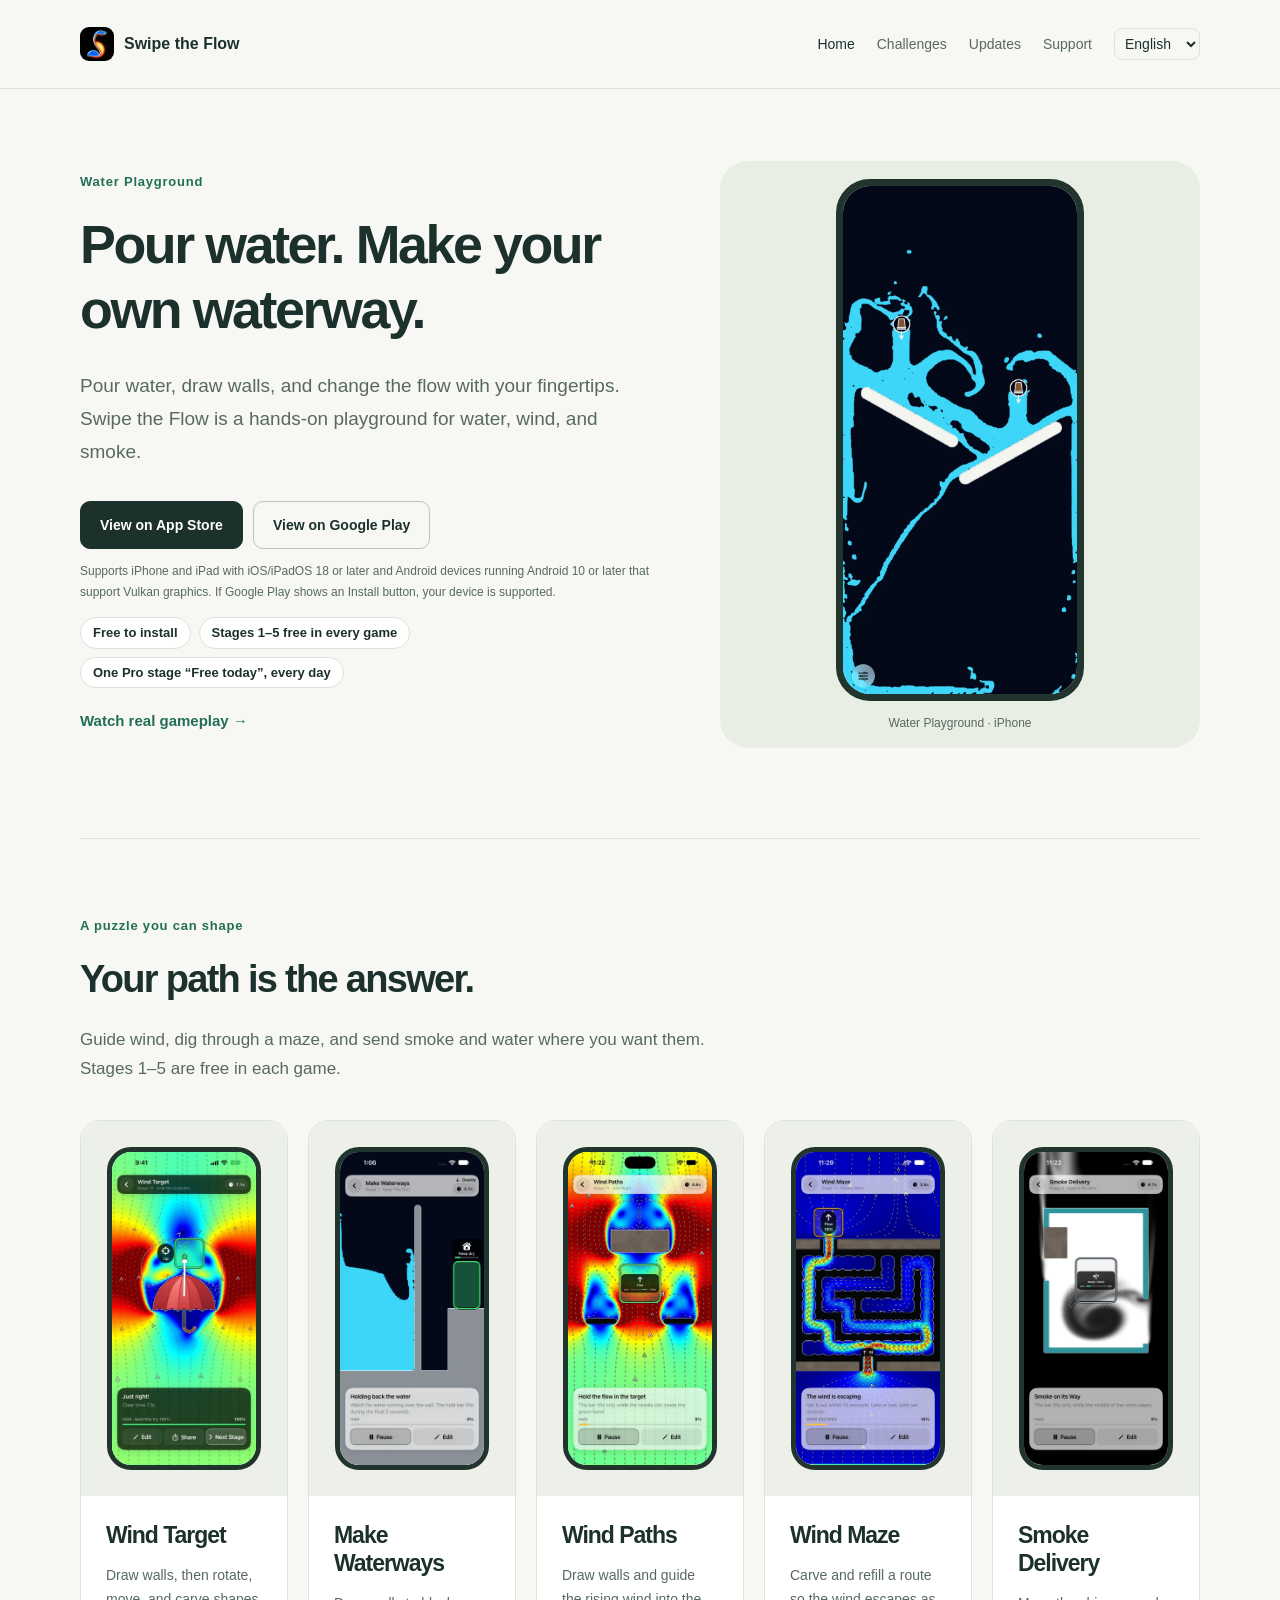
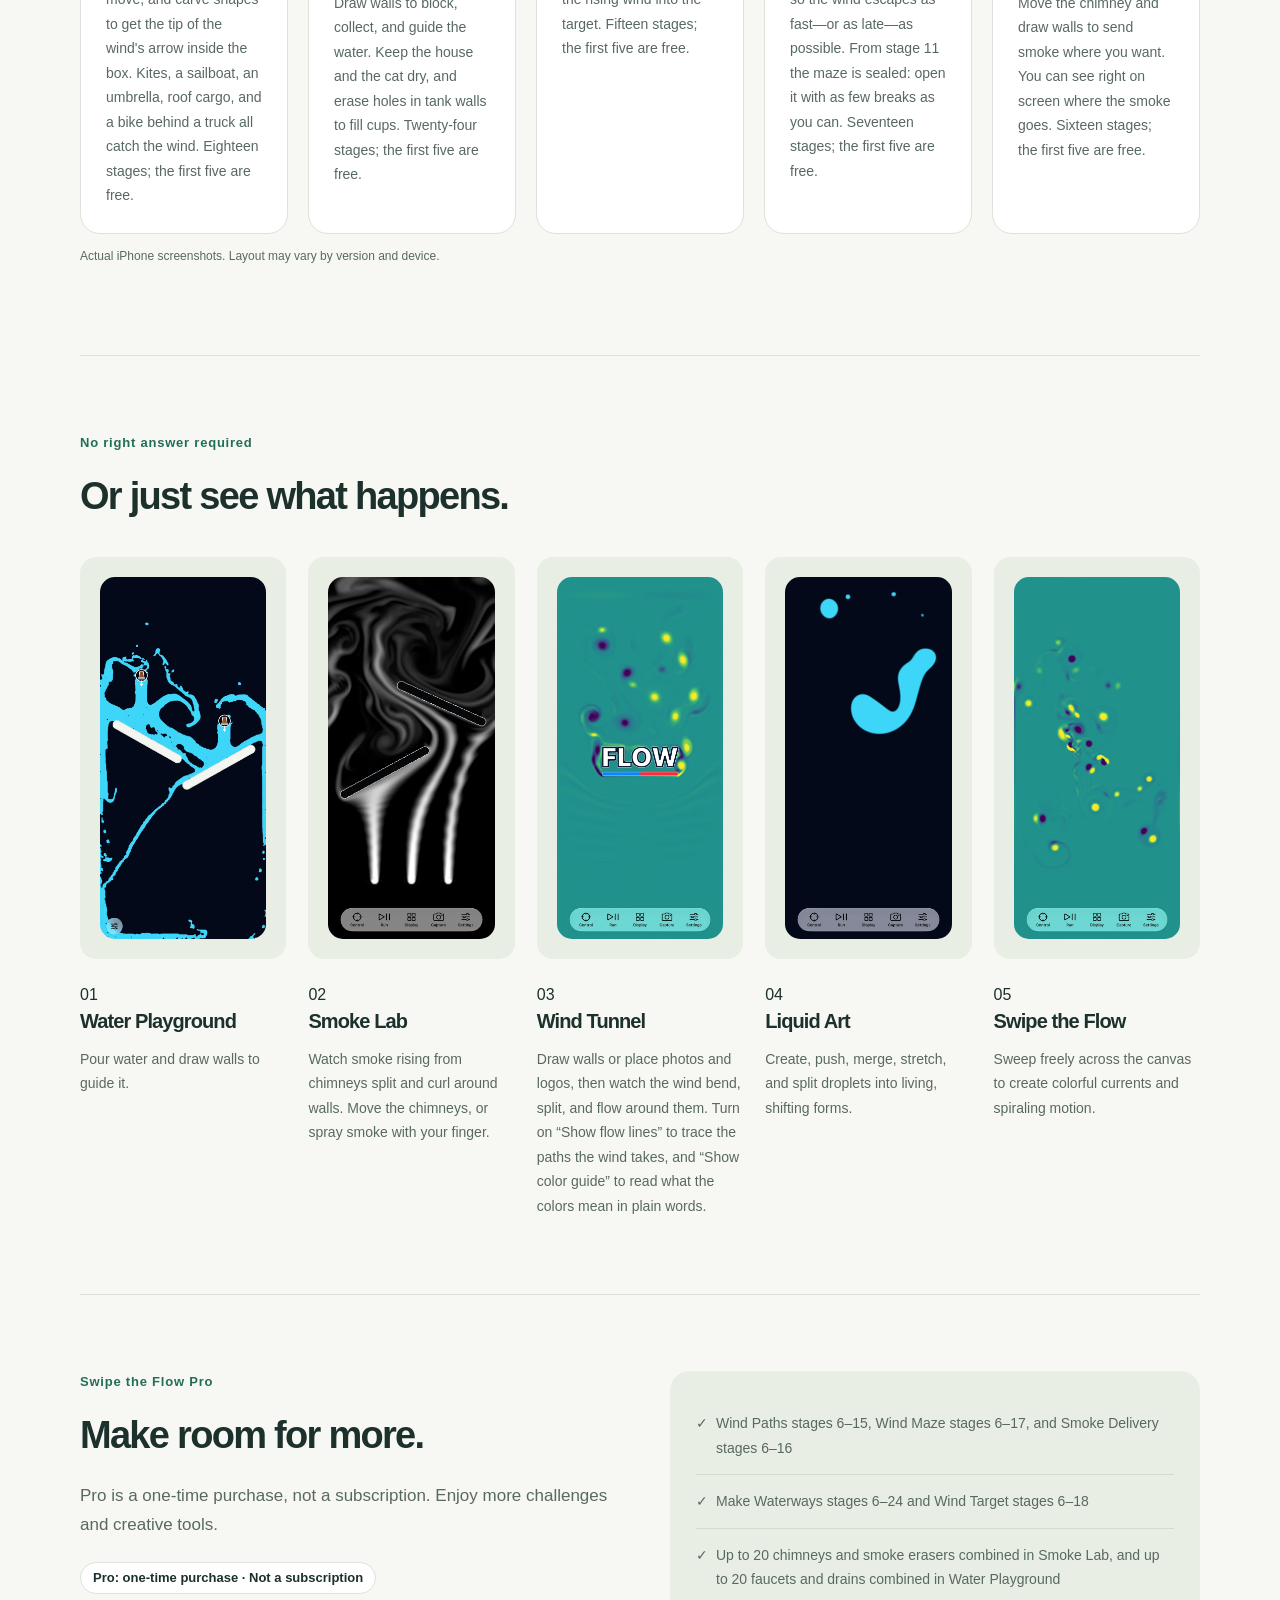
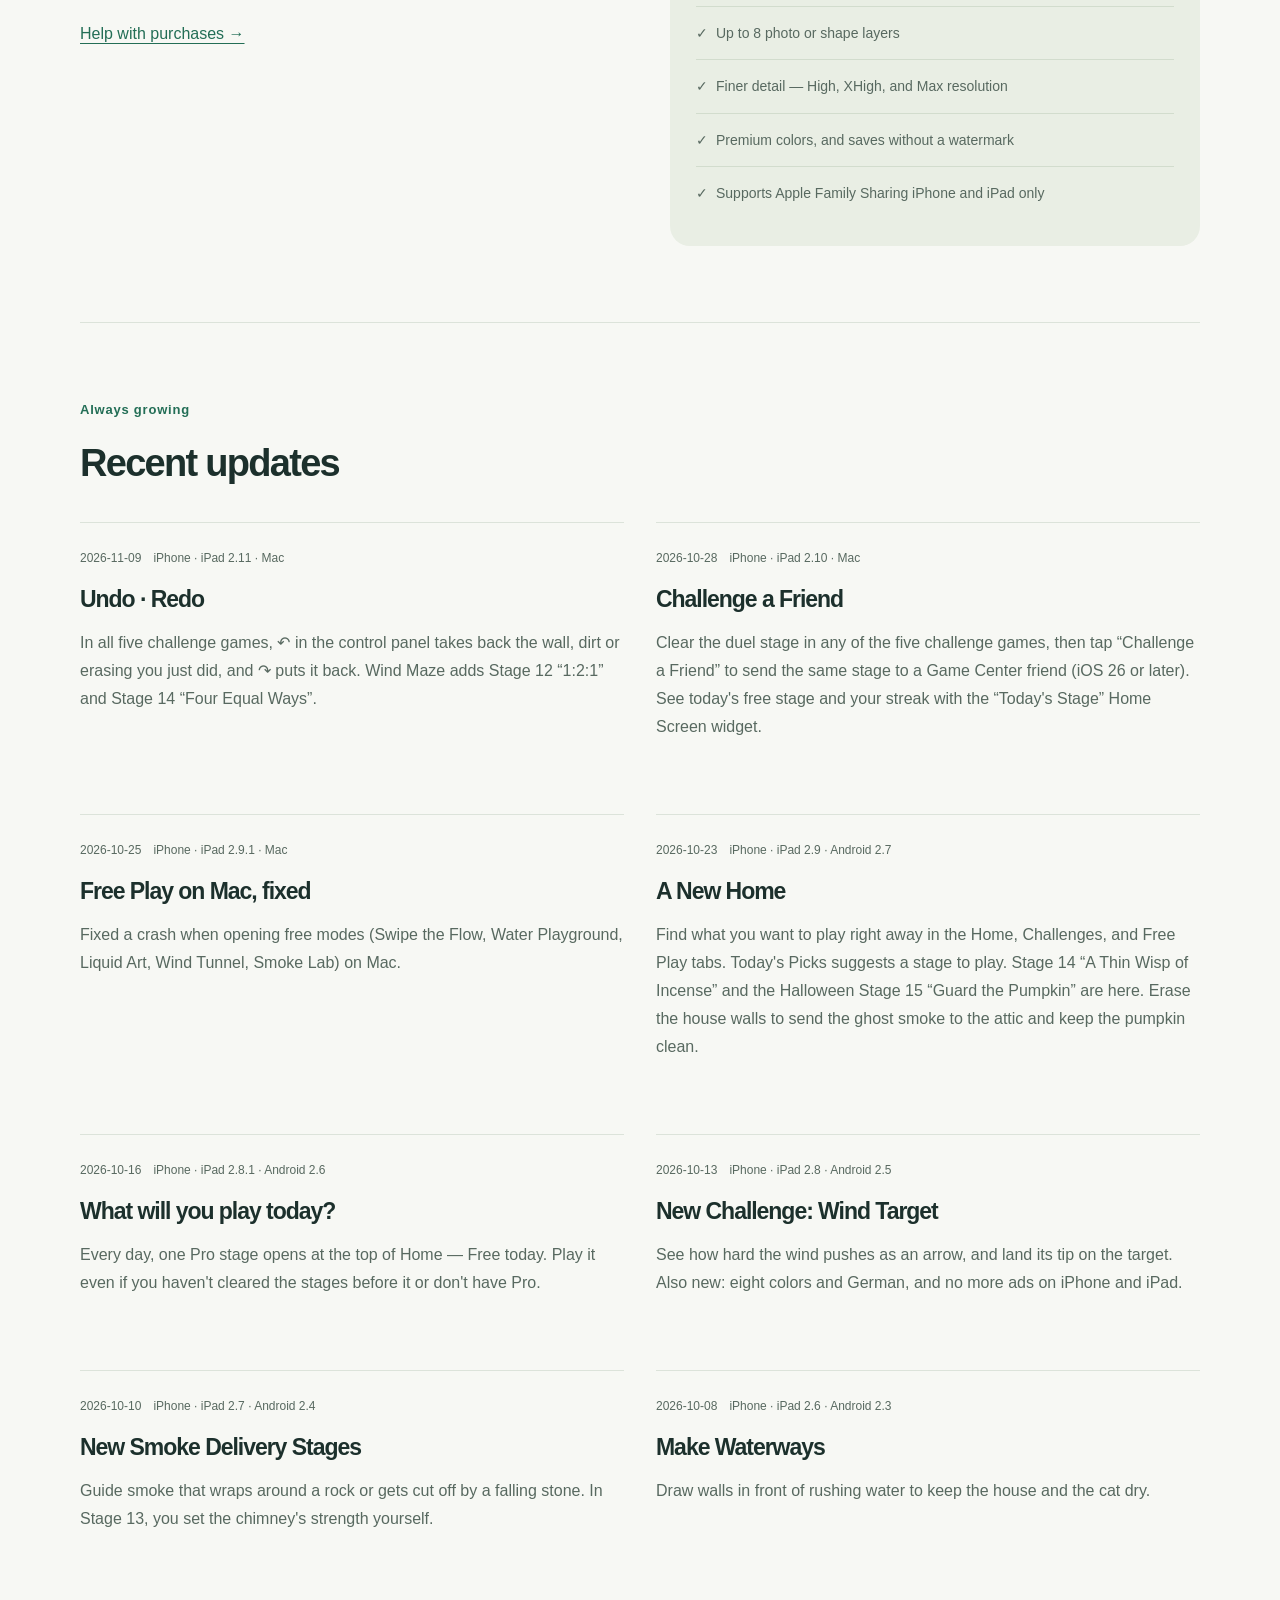
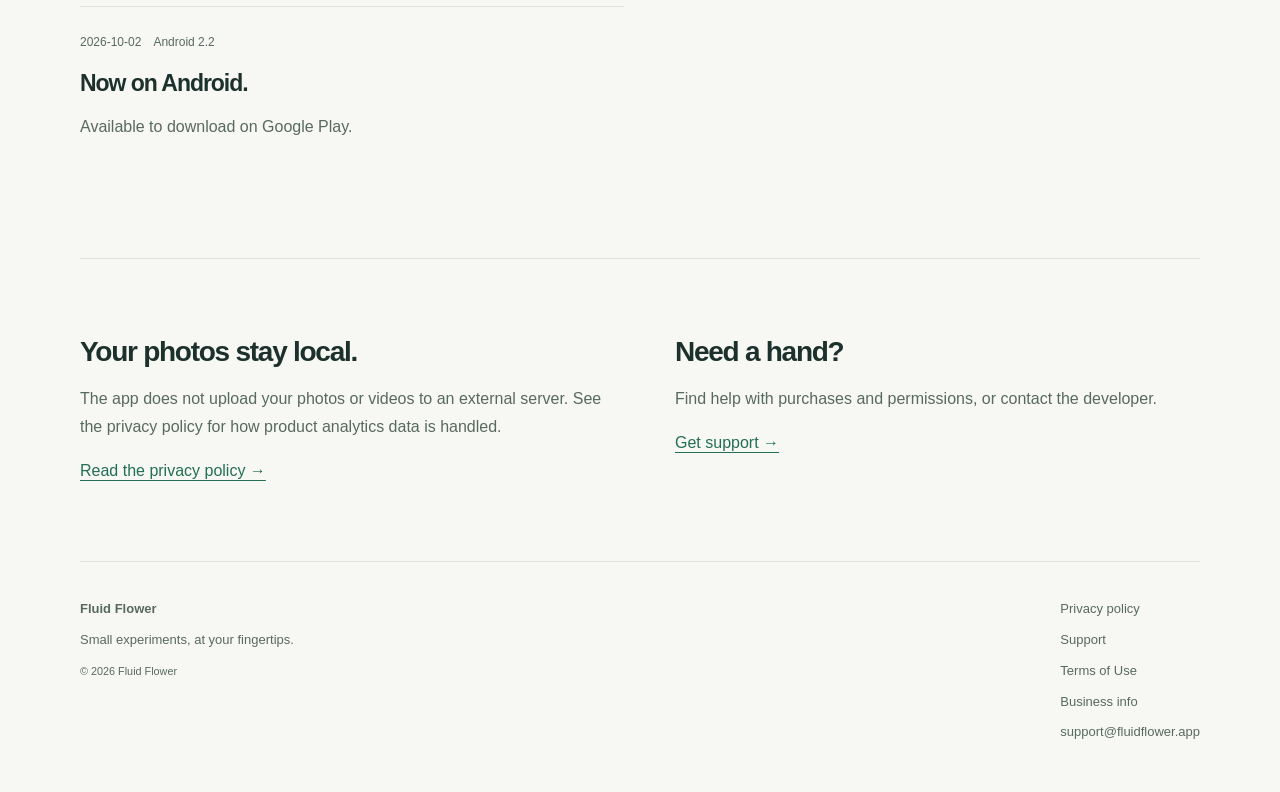
==== commit 2df1beae: "바람 미로 판 수를 17단계로(iOS 2.11 출시 반영) — 카드·Pro 목록 네 언어" ====
--- a/index.html
+++ b/index.html
@@ -13,7 +13,7 @@
             </div></article><article class="challenge"><div class="capture"><img data-src-ko="/assets/maze-ko.webp" data-alt-ko="바람 미로 실제 화면" data-src-en="/assets/maze-en.webp" data-alt-en="Wind Maze gameplay" data-alt-de="Windlabyrinth – echter Bildschirm" data-src-ja="/assets/maze-ja.webp" data-src-de="/assets/maze-de.webp" data-alt-ja="ウィンドメイズの実際の画面" alt="바람 미로 실제 화면" width="660" height="1434" loading="lazy" decoding="async"></div><div class="card-copy">
 
               <h3 data-lang data-ko="바람 미로" data-en="Wind Maze" data-ja="ウィンドメイズ" data-de="Windlabyrinth">바람 미로</h3>
-              <p data-lang data-ko="벽을 파고 메워 바람이 가장 빨리, 또는 가장 늦게 탈출하는 길을 만드세요. 11단계부터는 막힌 미로를 가장 적게 뚫어 여세요. 15단계, 1~5단계는 무료." data-en="Carve and refill a route so the wind escapes as fast—or as late—as possible. From stage 11 the maze is sealed: open it with as few breaks as you can. Fifteen stages; the first five are free." data-ja="壁を掘って埋めて、風がいちばんはやく、またはいちばんおそく抜ける道を作りましょう。11ステージからは、ふさがれた迷路をできるだけ少なく掘って開けます。全15ステージ、1〜5ステージは無料。" data-de="Grab einen Weg und füll ihn wieder auf, damit der Wind so schnell – oder so spät – wie möglich entkommt. Ab Level 11 ist das Labyrinth verschlossen: Öffne es mit so wenigen Durchbrüchen wie möglich. 15 Level, die ersten fünf sind kostenlos.">벽을 파고 메워 바람이 가장 빨리, 또는 가장 늦게 탈출하는 길을 만드세요. 11단계부터는 막힌 미로를 가장 적게 뚫어 여세요. 15단계, 1~5단계는 무료.</p>
+              <p data-lang data-ko="벽을 파고 메워 바람이 가장 빨리, 또는 가장 늦게 탈출하는 길을 만드세요. 11단계부터는 막힌 미로를 가장 적게 뚫어 여세요. 17단계, 1~5단계는 무료." data-en="Carve and refill a route so the wind escapes as fast—or as late—as possible. From stage 11 the maze is sealed: open it with as few breaks as you can. Seventeen stages; the first five are free." data-ja="壁を掘って埋めて、風がいちばんはやく、またはいちばんおそく抜ける道を作りましょう。11ステージからは、ふさがれた迷路をできるだけ少なく掘って開けます。全17ステージ、1〜5ステージは無料。" data-de="Grab einen Weg und füll ihn wieder auf, damit der Wind so schnell – oder so spät – wie möglich entkommt. Ab Level 11 ist das Labyrinth verschlossen: Öffne es mit so wenigen Durchbrüchen wie möglich. 17 Level, die ersten fünf sind kostenlos.">벽을 파고 메워 바람이 가장 빨리, 또는 가장 늦게 탈출하는 길을 만드세요. 11단계부터는 막힌 미로를 가장 적게 뚫어 여세요. 17단계, 1~5단계는 무료.</p>
             </div></article><article class="challenge"><div class="capture"><img data-src-ko="/assets/delivery-ko.webp" data-alt-ko="연기 배달 실제 화면" data-src-en="/assets/delivery-en.webp" data-alt-en="Smoke Delivery gameplay" data-alt-de="Rauchpost – echter Bildschirm" data-src-ja="/assets/delivery-ja.webp" data-src-de="/assets/delivery-de.webp" data-alt-ja="煙の配達の実際の画面" alt="연기 배달 실제 화면" width="660" height="1434" loading="lazy" decoding="async"></div><div class="card-copy">
 
               <h3 data-lang data-ko="연기 배달" data-en="Smoke Delivery" data-ja="煙の配達" data-de="Rauchpost">연기 배달</h3>
@@ -39,7 +39,7 @@
               <h3 data-ko="바람 그림" data-en="Swipe the Flow" data-ja="風のえ" data-de="Swipe the Flow" >바람 그림</h3>
               <p data-lang data-ko="화면을 자유롭게 쓸어 다채로운 흐름과 소용돌이를 만들고 지켜보세요." data-en="Sweep freely across the canvas to create colorful currents and spiraling motion." data-ja="画面を自由になぞって、色とりどりの流れとうず巻く模様を描きます。" data-de="Wisch frei über den Bildschirm und zeichne bunte Strömungen und Wirbel.">화면을 자유롭게 쓸어 다채로운 흐름과 소용돌이를 만들고 지켜보세요.</p>
             </div></article></div></section><section class="section pro-section" id="pro"><div><p data-ko="Swipe the Flow Pro" data-en="Swipe the Flow Pro" data-ja="Swipe the Flow Pro" data-de="Swipe the Flow Pro" class="eyebrow">Swipe the Flow Pro</p><h2 data-ko="더 깊이 즐기고 싶다면." data-en="Make room for more." data-ja="もっと楽しみたくなったら。" data-de="Lust auf mehr?" >더 깊이 즐기고 싶다면.</h2><p data-ko="Pro는 구독이 아닌 일회성 구매입니다. 더 많은 도전과 창작 도구를 즐기세요." data-en="Pro is a one-time purchase, not a subscription. Enjoy more challenges and creative tools." data-ja="Proはサブスクリプションではなく、一度きりの購入です。もっと多くのチャレンジと創作ツールを楽しめます。" data-de="Pro ist ein Einmalkauf, kein Abo. Genieß mehr Herausforderungen und kreative Werkzeuge." class="section-copy">Pro는 구독이 아닌 일회성 구매입니다. 더 많은 도전과 창작 도구를 즐기세요.</p><ul class="free-box" aria-label="Pro" data-aria-ko="Pro" data-aria-en="Pro" data-aria-ja="Pro" data-aria-de="Pro"><li data-ko="Pro는 한 번 결제 · 구독 아님" data-en="Pro: one-time purchase · Not a subscription" data-ja="Proは買い切り・サブスクリプションではありません" data-de="Pro: Einmalkauf · Kein Abo">Pro는 한 번 결제 · 구독 아님</li></ul><a data-ko="구매 관련 도움말 →" data-en="Help with purchases →" data-ja="購入についてのヘルプ →" data-de="Hilfe zu Käufen →" href="/swipe-the-flow-privacy/support.html#purchases">구매 관련 도움말 →</a></div><div class="pro-panel"><ul class="pro-list">
-            <li><span class="check">✓</span><span data-lang data-ko="바람길 6~15단계·바람 미로 6~15단계·연기 배달 6~16단계" data-en="Wind Paths stages 6–15, Wind Maze stages 6–15, and Smoke Delivery stages 6–16" data-ja="ウィンドパスのステージ6〜15、ウィンドメイズのステージ6〜15、煙の配達のステージ6〜16" data-de="Windwege Level 6–15, Windlabyrinth Level 6–15 und Rauchpost Level 6–16">바람길 6~15단계·바람 미로 6~15단계·연기 배달 6~16단계</span></li>
+            <li><span class="check">✓</span><span data-lang data-ko="바람길 6~15단계·바람 미로 6~17단계·연기 배달 6~16단계" data-en="Wind Paths stages 6–15, Wind Maze stages 6–17, and Smoke Delivery stages 6–16" data-ja="ウィンドパスのステージ6〜15、ウィンドメイズのステージ6〜17、煙の配達のステージ6〜16" data-de="Windwege Level 6–15, Windlabyrinth Level 6–17 und Rauchpost Level 6–16">바람길 6~15단계·바람 미로 6~17단계·연기 배달 6~16단계</span></li>
             <li><span class="check">✓</span><span><span data-lang data-ko="물길 만들기 6~24단계·바람 과녁 6~18단계" data-en="Make Waterways stages 6–24 and Wind Target stages 6–18" data-ja="水の道づくりのステージ6〜24、風のまとのステージ6〜18" data-de="Wasserwege Level 6–24 und Windziel Level 6–18">물길 만들기 6~24단계·바람 과녁 6~18단계</span></span></li>
             <li><span class="check">✓</span><span data-lang data-ko="연기 실험실의 굴뚝과 연기 지우개를 합쳐 20개까지, 물 놀이터의 수도꼭지와 배수구를 합쳐 20개까지" data-en="Up to 20 chimneys and smoke erasers combined in Smoke Lab, and up to 20 faucets and drains combined in Water Playground" data-ja="煙ラボの煙突と煙消しを合わせて20個まで、水の遊び場の蛇口と排水口を合わせて20個まで" data-de="Im Rauchlabor insgesamt bis zu 20 Schornsteine und Rauchradierer, im Wasserspielplatz insgesamt bis zu 20 Wasserhähne und Abflüsse">연기 실험실의 굴뚝과 연기 지우개를 합쳐 20개까지, 물 놀이터의 수도꼭지와 배수구를 합쳐 20개까지</span></li>
             <li><span class="check">✓</span><span data-lang data-ko="사진이나 도형을 8개까지" data-en="Up to 8 photo or shape layers" data-ja="写真や図形を 8 つまで追加" data-de="Bis zu 8 Foto- oder Formebenen">사진이나 도형을 8개까지</span></li>
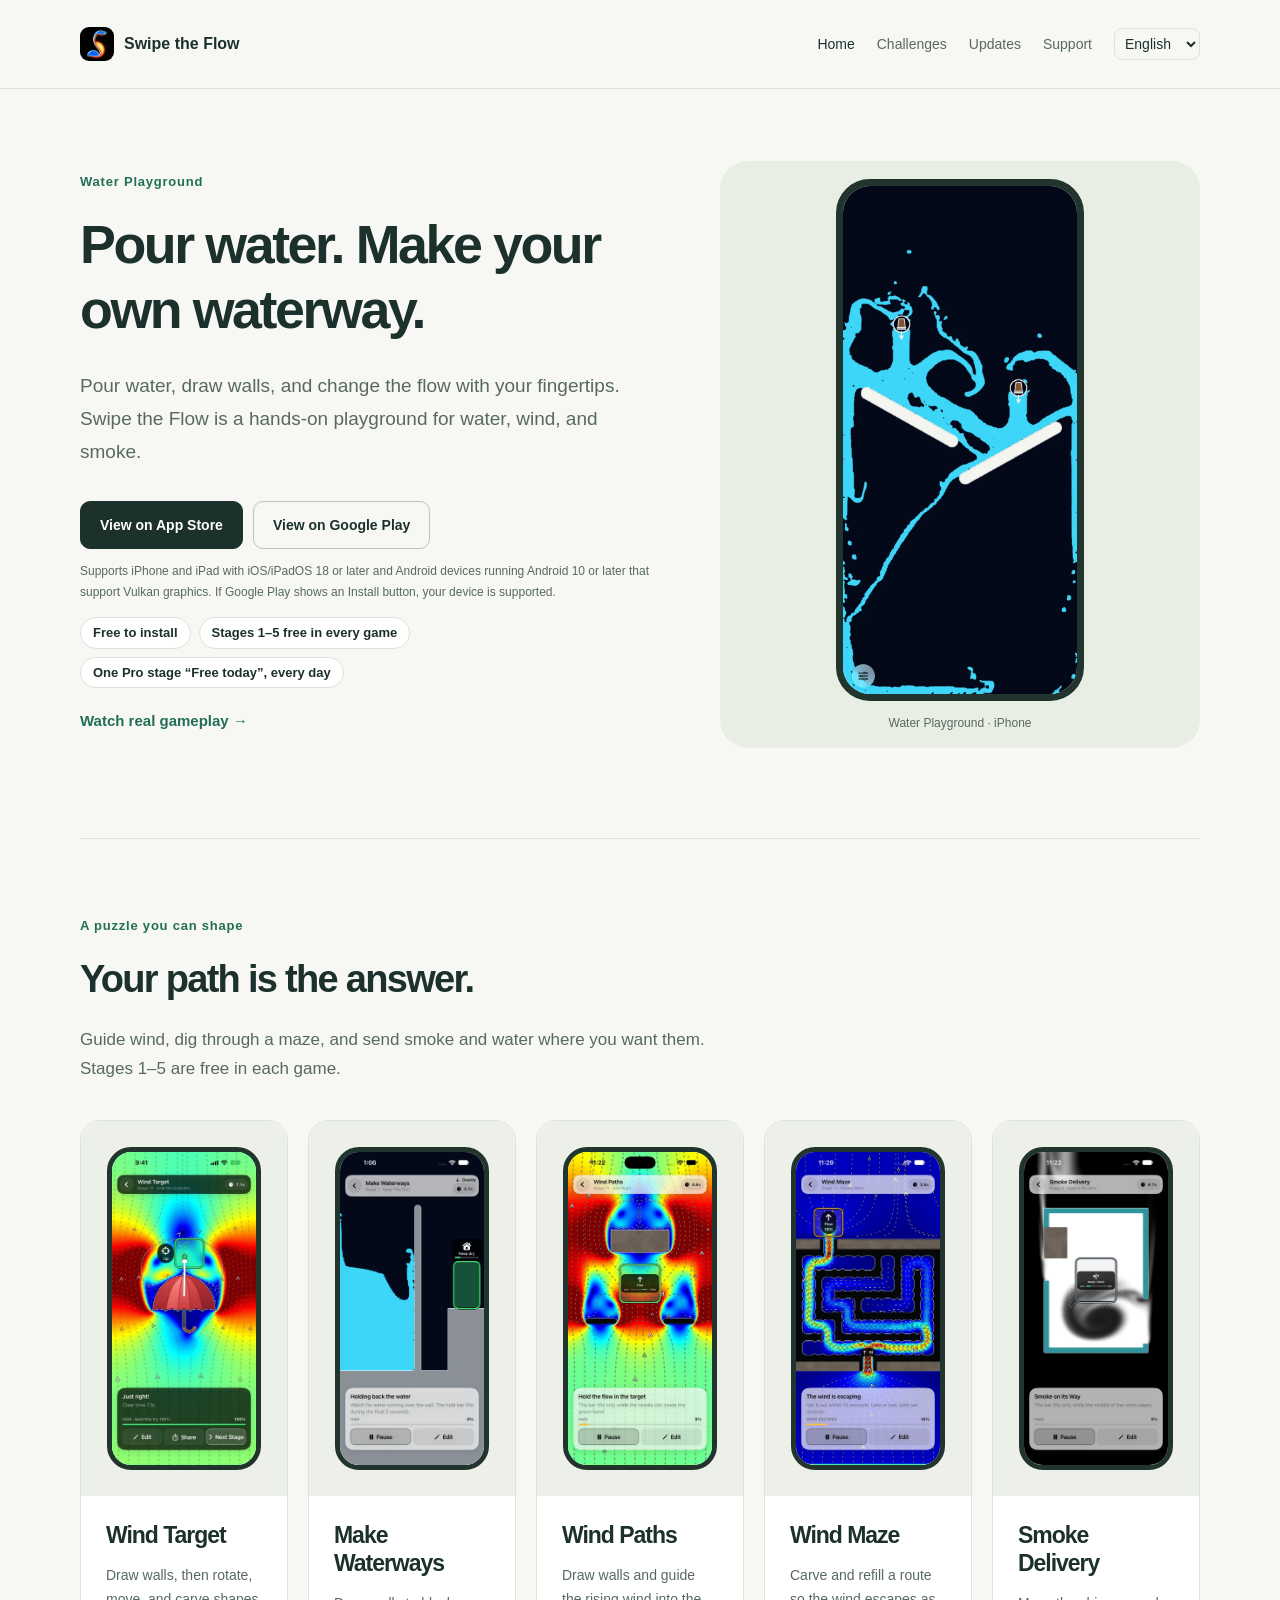
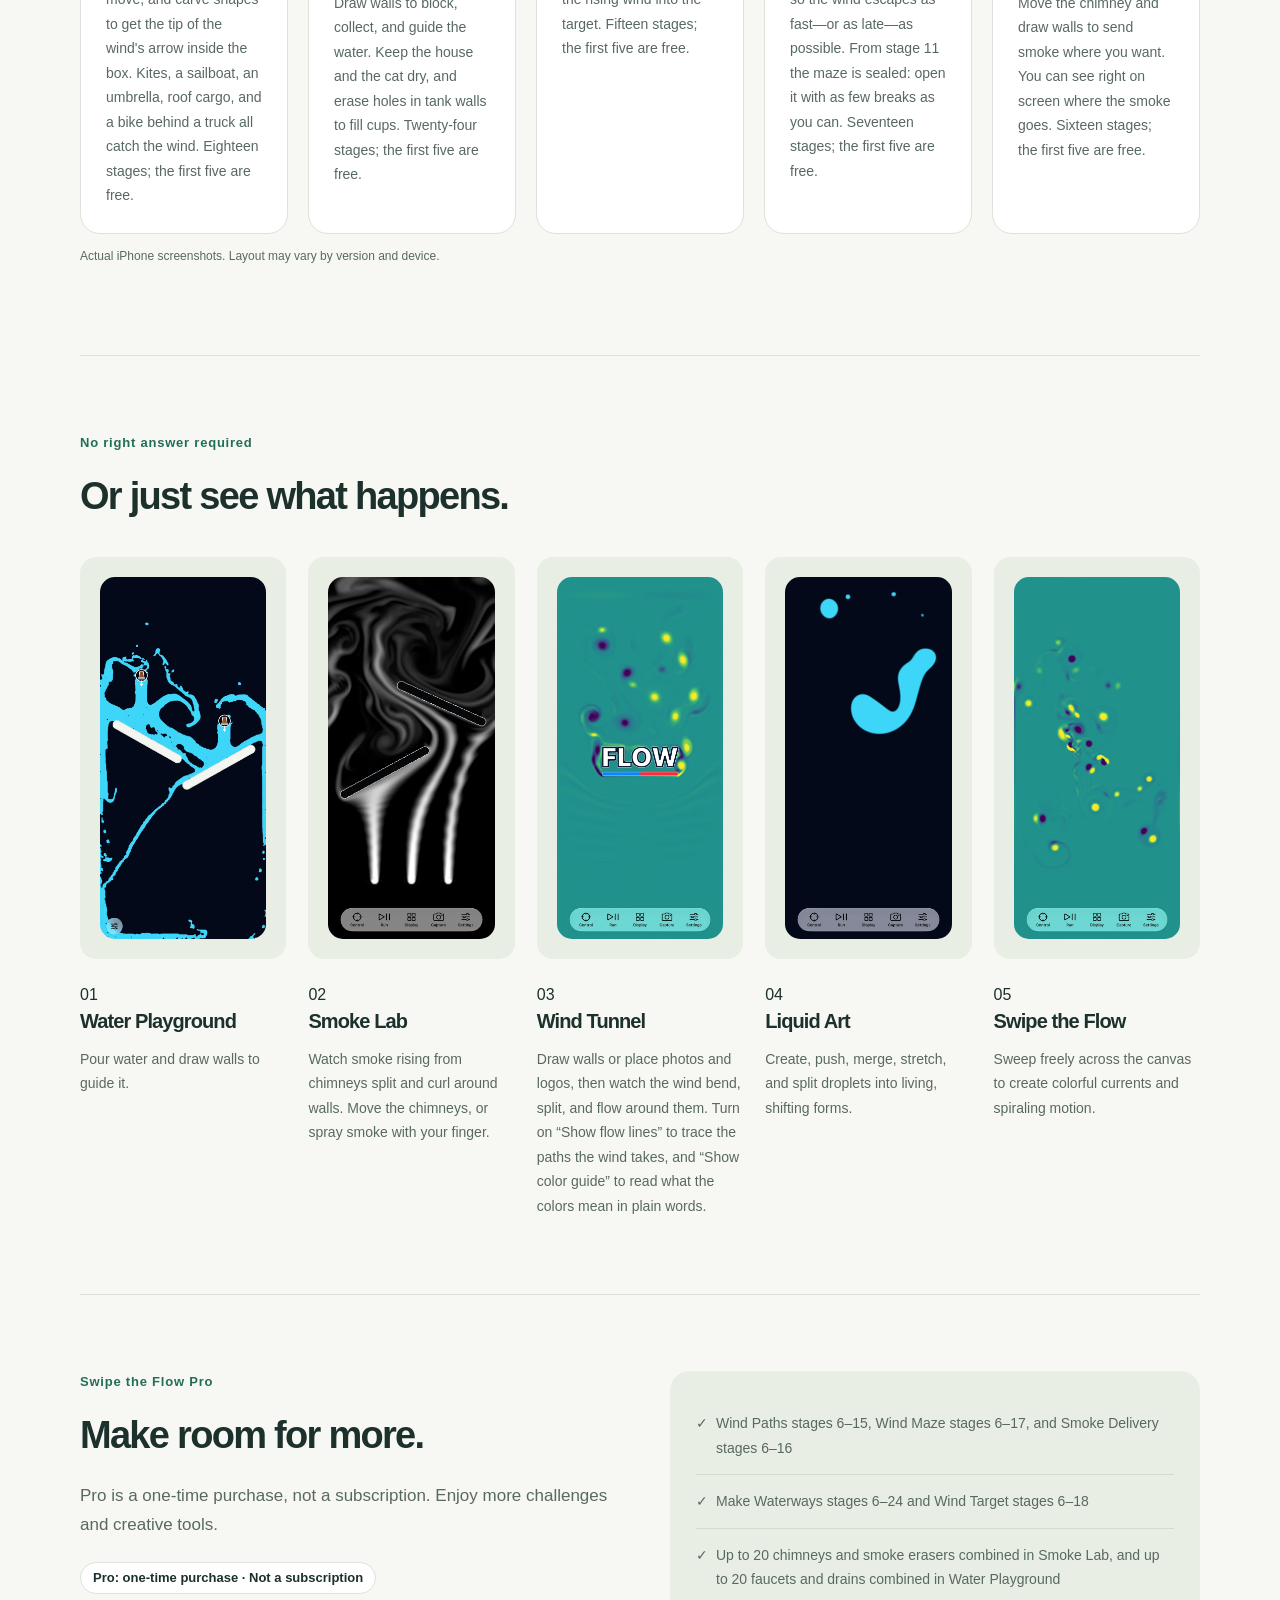
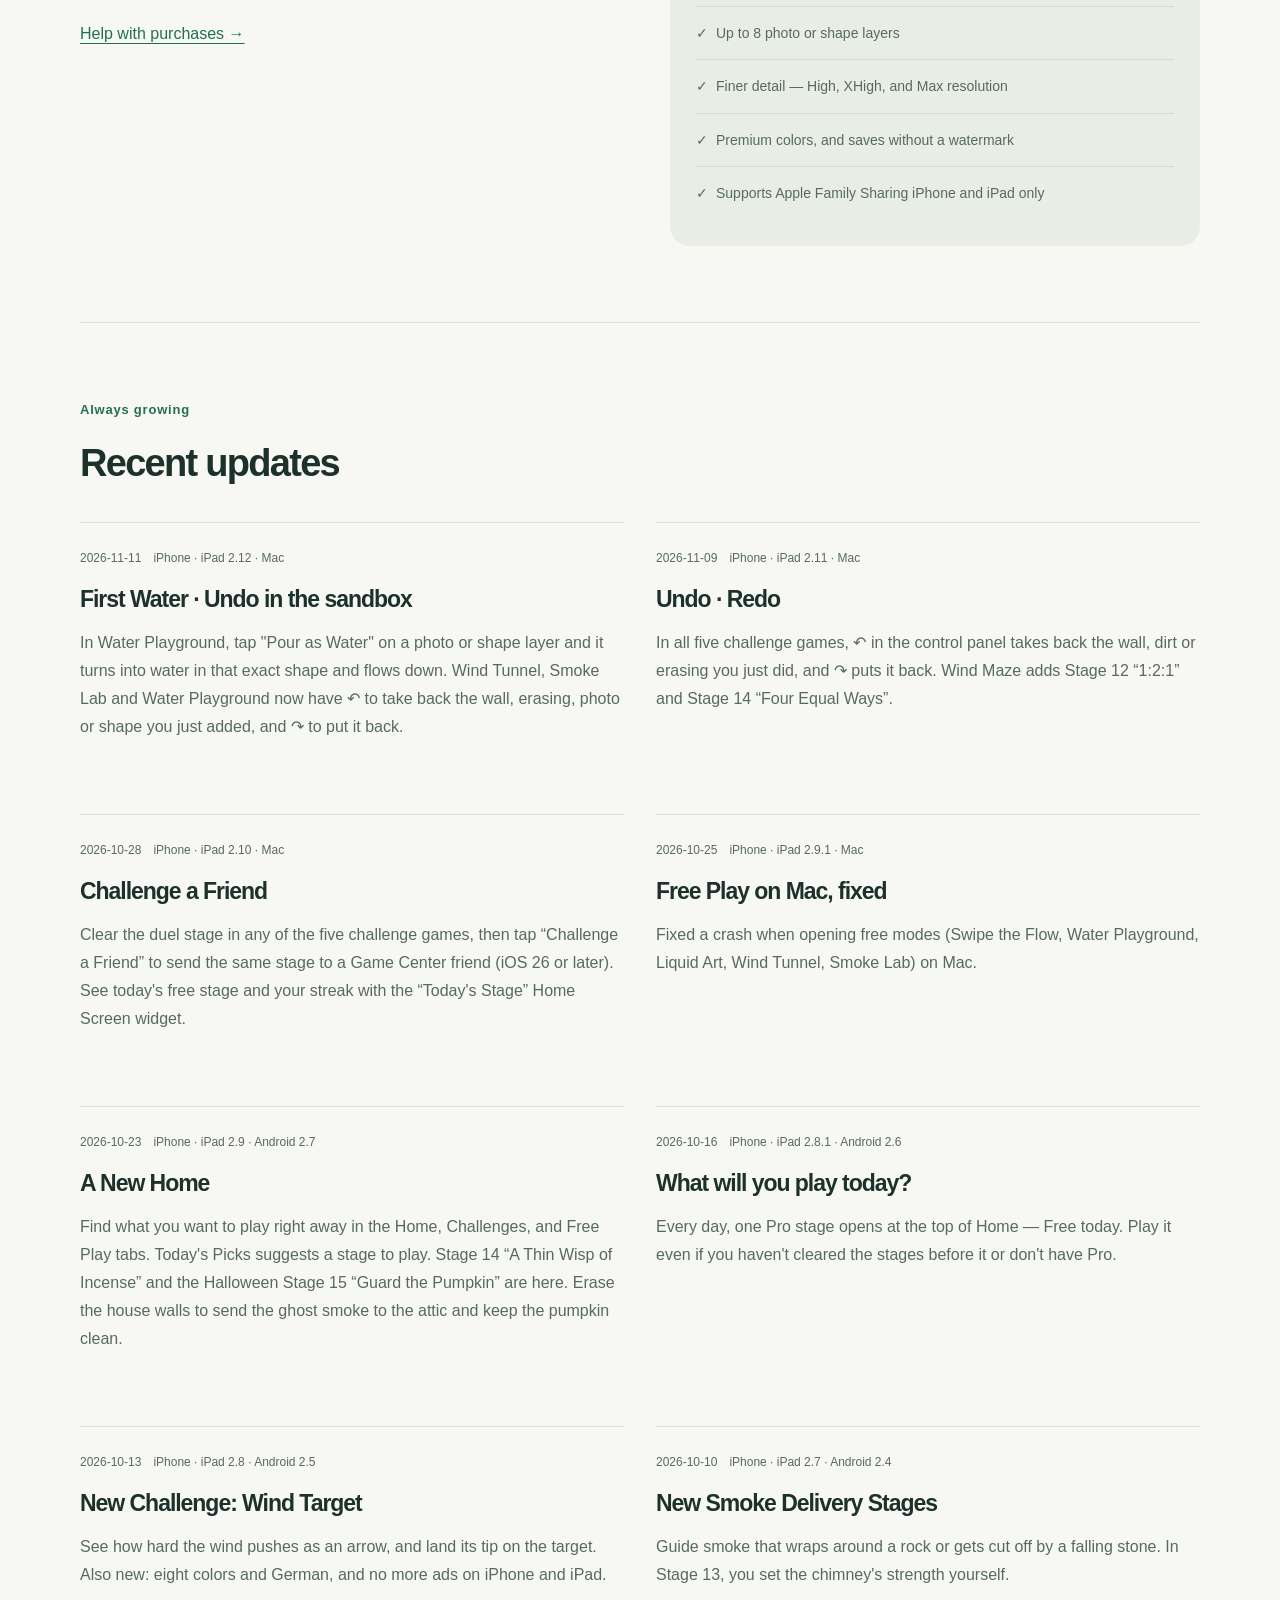
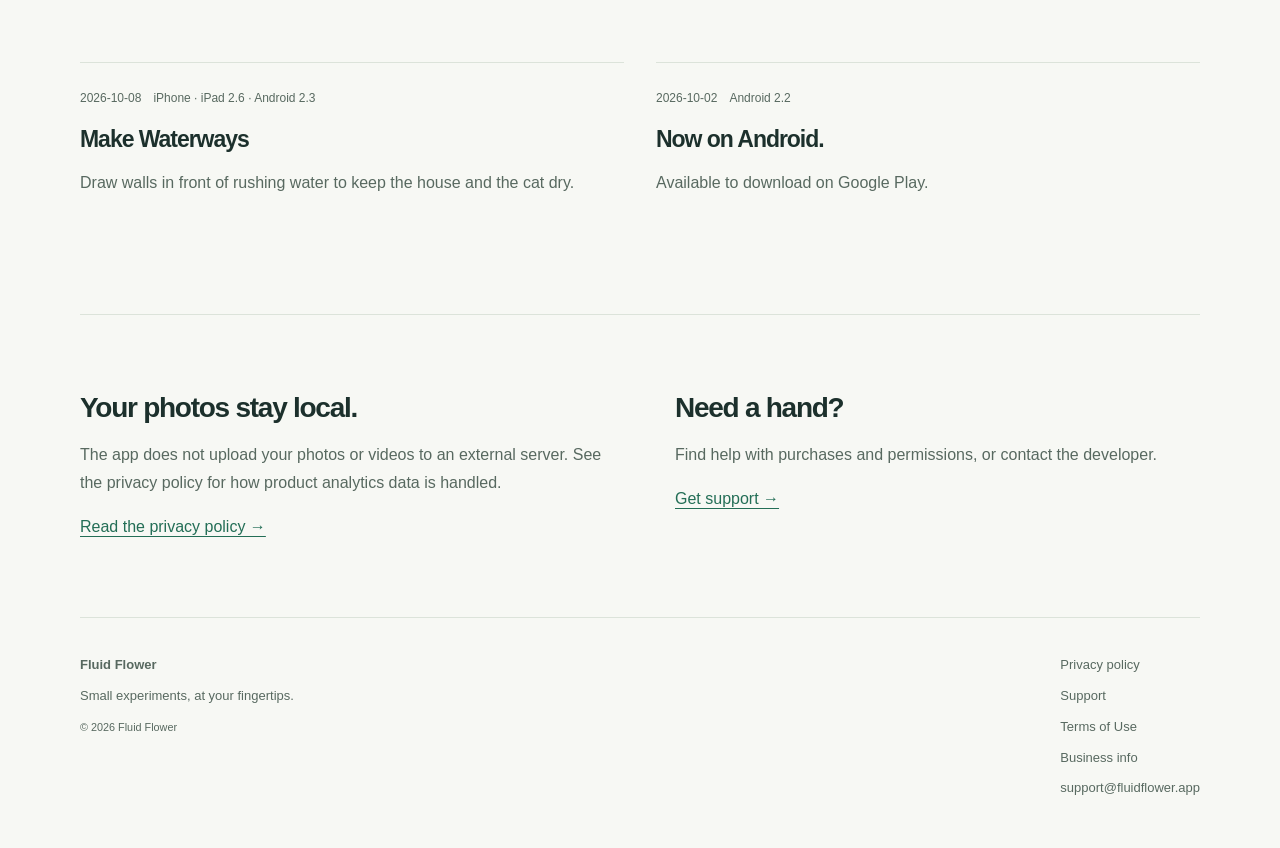
==== commit 963db494: "최근 업데이트에 iOS 2.12(처음 물·자유 모드 되돌리기) 추가" ====
--- a/index.html
+++ b/index.html
@@ -46,4 +46,4 @@
             <li><span class="check">✓</span><span data-lang data-ko="더 섬세한 화면 — 해상도 높음·매우 높음·최대" data-en="Finer detail — High, XHigh, and Max resolution" data-ja="より細かい画面 — 解像度「高い」「とても高い」「最大」" data-de="Feinere Details – Auflösung Hoch, Sehr hoch und Max">더 섬세한 화면 — 해상도 높음·매우 높음·최대</span></li>
             <li><span class="check">✓</span><span data-lang data-ko="고급 색, 그리고 워터마크 없이 저장" data-en="Premium colors, and saves without a watermark" data-ja="特別なカラーと、ウォーターマークなしの保存" data-de="Premiumfarben und Speichern ohne Wasserzeichen">고급 색, 그리고 워터마크 없이 저장</span></li>
             <li><span class="check">✓</span><span><span data-lang data-ko="Apple 가족 공유 지원" data-en="Supports Apple Family Sharing" data-ja="Apple のファミリー共有に対応" data-de="Unterstützt die Apple-Familienfreigabe">Apple 가족 공유 지원</span> <span class="platform-note" data-lang data-ko="iPhone·iPad 전용" data-en="iPhone and iPad only" data-ja="iPhone・iPad 専用" data-de="Nur iPhone und iPad">iPhone·iPad 전용</span></span></li>
-          </ul></div></section><section class="section" id="updates"><p data-ko="조금씩, 계속 좋아집니다" data-en="Always growing" data-ja="少しずつ、もっと楽しく" data-de="Es wächst weiter" class="eyebrow">조금씩, 계속 좋아집니다</p><h2 data-ko="최근 업데이트" data-en="Recent updates" data-ja="最近の更新" data-de="Neueste Updates" >최근 업데이트</h2><div class="updates"><article><div class="update-meta"><time datetime="2026-11-09">2026-11-09</time><span>iPhone · iPad 2.11 · Mac</span></div><h3 data-ko="되돌리기 · 다시 하기" data-en="Undo · Redo" data-ja="元に戻す・やり直し" data-de="Rückgängig · Wiederholen">되돌리기 · 다시 하기</h3><p data-ko="다섯 도전 게임 모두 조작판의 ↶로 방금 그린 벽·판 흙·지운 자리를 되돌리고, ↷로 다시 해요. 바람 미로에 12단계 「1:2:1」과 14단계 「넷으로 똑같이」가 들어왔어요." data-en="In all five challenge games, ↶ in the control panel takes back the wall, dirt or erasing you just did, and ↷ puts it back. Wind Maze adds Stage 12 “1:2:1” and Stage 14 “Four Equal Ways”." data-ja="5つのチャレンジすべてで、操作パネルの ↶ で描いた壁や掘った土、消した所を元に戻し、↷ でやり直せます。ウィンドメイズにステージ 12「1:2:1」とステージ 14「四等分」が加わりました。" data-de="In allen fünf Herausforderungen nimmt ↶ im Bedienfeld die gerade gezeichnete Wand, gegrabene Erde oder das Löschen zurück, ↷ stellt es wieder her. Im Windlabyrinth gibt es neu Level 12 „1:2:1“ und Level 14 „Vier gleiche Wege“.">다섯 도전 게임 모두 조작판의 ↶로 방금 그린 벽·판 흙·지운 자리를 되돌리고, ↷로 다시 해요. 바람 미로에 12단계 「1:2:1」과 14단계 「넷으로 똑같이」가 들어왔어요.</p></article><article><div class="update-meta"><time datetime="2026-10-28">2026-10-28</time><span>iPhone · iPad 2.10 · Mac</span></div><h3 data-ko="친구와 대결" data-en="Challenge a Friend" data-ja="フレンドと対決" data-de="Duell">친구와 대결</h3><p data-ko="다섯 도전 게임의 대결 판을 깬 뒤 「친구와 대결」을 누르면 Game Center 친구에게 같은 판 대결을 보내요(iOS 26 이상). 오늘 무료로 열리는 판과 연속 기록은 홈 화면 위젯 「오늘의 판」에서 봐요." data-en="Clear the duel stage in any of the five challenge games, then tap “Challenge a Friend” to send the same stage to a Game Center friend (iOS 26 or later). See today&#x27;s free stage and your streak with the “Today&#x27;s Stage” Home Screen widget." data-ja="5つのチャレンジゲームの対決ステージをクリアして「フレンドと対決」をタップすると、Game Centerのフレンドに同じステージで対決を送れます（iOS 26以降）。今日無料で遊べるステージと連続記録は、ホーム画面ウィジェット「今日のステージ」で見られます。" data-de="Schaffe das Duell-Level in einer der fünf Herausforderungen und tippe auf „Duell“, um einem Game-Center-Freund dasselbe Level zu schicken (ab iOS 26). Das heutige Gratis-Level und deine Serie siehst du im Widget „Level des Tages“.">다섯 도전 게임의 대결 판을 깬 뒤 「친구와 대결」을 누르면 Game Center 친구에게 같은 판 대결을 보내요(iOS 26 이상). 오늘 무료로 열리는 판과 연속 기록은 홈 화면 위젯 「오늘의 판」에서 봐요.</p></article><article><div class="update-meta"><time datetime="2026-10-25">2026-10-25</time><span>iPhone · iPad 2.9.1 · Mac</span></div><h3 data-ko="Mac에서도 자유 모드" data-en="Free Play on Mac, fixed" data-ja="Macでもフリーモード" data-de="Freies Spiel auf dem Mac">Mac에서도 자유 모드</h3><p data-ko="Mac에서 자유 모드(바람 그림·물 놀이터·물방울·바람 실험실·연기 실험실)를 열면 앱이 꺼지던 문제를 고쳤어요." data-en="Fixed a crash when opening free modes (Swipe the Flow, Water Playground, Liquid Art, Wind Tunnel, Smoke Lab) on Mac." data-ja="Macで自由モード（風のえ・水の遊び場・しずく・風の実験室・煙ラボ）を開くとアプリが終了する問題を修正しました。" data-de="Behoben: Auf dem Mac stürzte die App beim Öffnen der freien Modi (Swipe the Flow, Wasserspielplatz, Tropfenkunst, Windkanal, Rauchlabor) ab.">Mac에서 자유 모드(바람 그림·물 놀이터·물방울·바람 실험실·연기 실험실)를 열면 앱이 꺼지던 문제를 고쳤어요.</p></article><article><div class="update-meta"><time datetime="2026-10-23">2026-10-23</time><span>iPhone · iPad 2.9 · Android 2.7</span></div><h3 data-ko="새로워진 홈" data-en="A New Home" data-ja="新しくなったホーム" data-de="Das neue Home">새로워진 홈</h3><p data-ko="홈·도전·자유 탭에서 하고 싶은 놀이를 바로 찾아요. 오늘의 추천이 할 판을 골라 드려요. 14단계 「가느다란 향」과 핼러윈 15단계 「호박 지키기」가 들어왔어요. 집 벽을 지워 유령 연기는 다락으로 보내고 호박은 깨끗하게 지켜 보세요." data-en="Find what you want to play right away in the Home, Challenges, and Free Play tabs. Today&#x27;s Picks suggests a stage to play. Stage 14 “A Thin Wisp of Incense” and the Halloween Stage 15 “Guard the Pumpkin” are here. Erase the house walls to send the ghost smoke to the attic and keep the pumpkin clean." data-ja="ホーム・チャレンジ・フリーのタブで、遊びたいものがすぐ見つかります。「今日のおすすめ」から遊ぶステージを選べます。ステージ14「細いお香」とハロウィンのステージ15「カボチャを守れ」が登場。家の壁を消して、おばけの煙は屋根裏へ、カボチャはきれいに守りましょう。" data-de="In den Tabs Home, Herausforderungen und Freies Spiel findest du sofort, was du spielen möchtest. „Heute empfohlen“ schlägt dir ein Level vor. Level 14 „Ein dünner Räucherfaden“ und das Halloween-Level 15 „Rette den Kürbis“ sind da. Radiere Hauswände weg, damit der Geisterrauch auf den Dachboden zieht, und halte den Kürbis sauber.">홈·도전·자유 탭에서 하고 싶은 놀이를 바로 찾아요. 오늘의 추천이 할 판을 골라 드려요. 14단계 「가느다란 향」과 핼러윈 15단계 「호박 지키기」가 들어왔어요. 집 벽을 지워 유령 연기는 다락으로 보내고 호박은 깨끗하게 지켜 보세요.</p></article><article><div class="update-meta"><time datetime="2026-10-16">2026-10-16</time><span>iPhone · iPad 2.8.1 · Android 2.6</span></div><h3 data-ko="「오늘 뭐 해볼까?」" data-en="What will you play today?" data-ja="今日は何で遊ぶ？" data-de="Was spielst du heute?">「오늘 뭐 해볼까?」</h3><p data-ko="홈 맨 위에서 매일 Pro 판 하나가 「오늘 무료」로 열려요. 앞 판을 안 깼어도, Pro가 없어도 그날은 할 수 있어요." data-en="Every day, one Pro stage opens at the top of Home — Free today. Play it even if you haven't cleared the stages before it or don't have Pro." data-ja="ホームの一番上で、毎日Proステージがひとつ「今日無料」で開きます。前のステージを未クリアでも、Proがなくてもその日は遊べます。" data-de="Jeden Tag öffnet sich oben auf dem Startbildschirm ein Pro-Level – heute gratis. Du kannst es spielen, auch wenn du die Level davor noch nicht geschafft hast oder kein Pro hast.">홈 맨 위에서 매일 Pro 판 하나가 「오늘 무료」로 열려요. 앞 판을 안 깼어도, Pro가 없어도 그날은 할 수 있어요.</p></article><article><div class="update-meta"><time datetime="2026-10-13">2026-10-13</time><span>iPhone · iPad 2.8 · Android 2.5</span></div><h3 data-ko="새 도전 「바람 과녁」" data-en="New Challenge: Wind Target" data-ja="新しいチャレンジ「風のまと」" data-de="Neue Herausforderung: Windziel">새 도전 「바람 과녁」</h3><p data-ko="바람이 미는 힘을 화살표로 보고, 그 끝을 과녁에 넣으세요. 새 색 여덟 가지와 독일어도 더했고, iPhone·iPad에서는 광고를 모두 없앴어요." data-en="See how hard the wind pushes as an arrow, and land its tip on the target. Also new: eight colors and German, and no more ads on iPhone and iPad." data-ja="風が押す力を矢印で見て、その先をまとに入れましょう。新しい8色とドイツ語に対応し、iPhone・iPadでは広告をすべてなくしました。" data-de="Der Pfeil zeigt, wie stark der Wind drückt – bring seine Spitze ins Ziel. Ebenfalls neu: acht Farben, Deutsch und keine Werbung mehr auf iPhone und iPad.">바람이 미는 힘을 화살표로 보고, 그 끝을 과녁에 넣으세요. 새 색 여덟 가지와 독일어도 더했고, iPhone·iPad에서는 광고를 모두 없앴어요.</p></article><article><div class="update-meta"><time datetime="2026-10-10">2026-10-10</time><span>iPhone · iPad 2.7 · Android 2.4</span></div><h3 data-ko="연기 배달 새 단계" data-en="New Smoke Delivery Stages" data-ja="「煙の配達」に新しいステージ" data-de="Neue Rauchpost-Level">연기 배달 새 단계</h3><p data-ko="바위를 타고 돌고, 떨어진 돌에 끊기는 연기를 상자로 보내 보세요. 13단계에서는 굴뚝의 세기를 직접 조절해요." data-en="Guide smoke that wraps around a rock or gets cut off by a falling stone. In Stage 13, you set the chimney's strength yourself." data-ja="岩をつたって回り込む煙、落ちてきた石に途切れる煙を箱まで届けましょう。ステージ13では、煙突の強さを自分で調整します。" data-de="Lenke Rauch, der sich um einen Felsen legt oder von einem fallenden Stein abgeschnitten wird. In Level 13 stellst du die Stärke des Schornsteins selbst ein.">바위를 타고 돌고, 떨어진 돌에 끊기는 연기를 상자로 보내 보세요. 13단계에서는 굴뚝의 세기를 직접 조절해요.</p></article><article><div class="update-meta"><time datetime="2026-10-08">2026-10-08</time><span>iPhone · iPad 2.6 · Android 2.3</span></div><h3 data-ko="물길 만들기" data-en="Make Waterways" data-ja="水の道づくり" data-de="Wasserwege">물길 만들기</h3><p data-ko="밀려오는 물 앞에 벽을 그려 집과 고양이를 지키세요." data-en="Draw walls in front of rushing water to keep the house and the cat dry." data-ja="押し寄せる水の前に壁を描いて、家や猫を守りましょう。" data-de="Zeichne Wände vor das heranströmende Wasser und halte Haus und Katze trocken.">밀려오는 물 앞에 벽을 그려 집과 고양이를 지키세요.</p></article><article><div class="update-meta"><time datetime="2026-10-02">2026-10-02</time><span>Android 2.2</span></div><h3 data-ko="Android에서 만나요." data-en="Now on Android." data-ja="Android でも遊べます。" data-de="Jetzt auch für Android." >Android에서 만나요.</h3><p data-ko="Google Play에서 정식으로 다운로드할 수 있습니다." data-en="Available to download on Google Play." data-ja="Google Play から正式にダウンロードできます。" data-de="Bei Google Play zum Herunterladen." >Google Play에서 정식으로 다운로드할 수 있습니다.</p></article></div></section><section class="section trust"><div><h2 data-ko="사진은 기기 안에." data-en="Your photos stay local." data-ja="写真は、端末の中に。" data-de="Deine Fotos bleiben auf deinem Gerät." >사진은 기기 안에.</h2><p data-ko="앱이 사진과 영상을 외부 서버로 업로드하지 않습니다. 제품 분석 데이터 처리는 개인정보처리방침에서 확인할 수 있습니다." data-en="The app does not upload your photos or videos to an external server. See the privacy policy for how product analytics data is handled." data-ja="写真や動画をアプリが外部サーバーへアップロードすることはありません。製品分析のデータの扱いは、プライバシーポリシーをご覧ください。" data-de="Die App lädt deine Fotos und Videos nicht auf einen externen Server hoch. Wie Analysedaten behandelt werden, steht in der Datenschutzerklärung." >앱이 사진과 영상을 외부 서버로 업로드하지 않습니다. 제품 분석 데이터 처리는 개인정보처리방침에서 확인할 수 있습니다.</p><a data-ko="개인정보처리방침 읽기 →" data-en="Read the privacy policy →" data-ja="プライバシーポリシーを読む →" data-de="Datenschutzerklärung lesen →" href="/swipe-the-flow-privacy/">개인정보처리방침 읽기 →</a></div><div><h2 data-ko="궁금한 점이 있나요?" data-en="Need a hand?" data-ja="お困りですか？" data-de="Brauchst du Hilfe?" >궁금한 점이 있나요?</h2><p data-ko="구매와 권한에 관한 도움말을 확인하거나 개발자에게 직접 문의하세요." data-en="Find help with purchases and permissions, or contact the developer." data-ja="購入や権限についてのヘルプや、開発者へのお問い合わせはこちらから。" data-de="Hilfe zu Käufen und Berechtigungen – oder schreib dem Entwickler." >구매와 권한에 관한 도움말을 확인하거나 개발자에게 직접 문의하세요.</p><a data-ko="고객지원으로 →" data-en="Get support →" data-ja="サポートへ →" data-de="Zum Support →" href="/swipe-the-flow-privacy/support.html">고객지원으로 →</a></div></section></main><dialog id="film" aria-labelledby="film-title"><div class="dialog-top"><h2 data-ko="실제 플레이 · 연기 배달" data-en="Real gameplay · Smoke Delivery" data-ja="実際のプレイ · 煙の配達" data-de="Echtes Gameplay · Rauchpost" id="film-title">실제 플레이 · 연기 배달</h2><button data-ko="닫기" data-en="Close" data-ja="閉じる" data-de="Schließen" id="close-film" class="button secondary" type="button">닫기</button></div><video id="play-video" controls playsinline preload="none" poster="/assets/play-poster.webp"><source src="/assets/play.mp4" type="video/mp4"><span data-ko="영상을 재생할 수 없습니다." data-en="Video playback is unavailable." data-ja="動画を再生できません。" data-de="Das Video kann nicht abgespielt werden." >영상을 재생할 수 없습니다.</span></video><p data-ko="영어 자막 · 위쪽 방만 비우는 도전입니다. 두 방을 모두 열었다가 실패하고, 위쪽 방만 비우도록 다시 시도합니다." data-en="English captions. Clear only the upper room: opening both rooms fails, then a new route clears just the upper room." data-ja="英語字幕。上の部屋だけをきれいにする挑戦です。両方の部屋を開けて失敗した後、上の部屋だけをきれいにする方法で再挑戦します。" data-de="Englische Untertitel. Nur den oberen Raum säubern: Beide Räume zu öffnen scheitert, ein neuer Weg säubert nur den oberen Raum." class="fine">영어 자막 · 위쪽 방만 비우는 도전입니다. 두 방을 모두 열었다가 실패하고, 위쪽 방만 비우도록 다시 시도합니다.</p></dialog><footer class="shell footer"><div><strong>Fluid Flower</strong><p data-ko="손끝에서 시작되는 작은 실험." data-en="Small experiments, at your fingertips." data-ja="指先から始まる、小さな実験。" data-de="Kleine Experimente, direkt unter deinen Fingern." >손끝에서 시작되는 작은 실험.</p><small>© 2026 Fluid Flower</small></div><nav aria-label="Footer" data-aria-ko="하단 메뉴" data-aria-en="Footer" data-aria-ja="フッター" data-aria-de="Fußzeile"><a data-ko="개인정보처리방침" data-en="Privacy policy" data-ja="プライバシーポリシー" data-de="Datenschutzerklärung" href="/swipe-the-flow-privacy/">개인정보처리방침</a><a data-ko="고객지원" data-en="Support" data-ja="サポート" data-de="Support" href="/swipe-the-flow-privacy/support.html">고객지원</a><a data-ko="이용약관" data-en="Terms of Use" data-ja="利用規約" data-de="Nutzungsbedingungen" href="/swipe-the-flow-privacy/terms.html">이용약관</a><a data-ko="사업자 정보" data-en="Business info" data-ja="事業者情報" data-de="Impressum" href="/business/">사업자 정보</a><a href="mailto:support@fluidflower.app">support@fluidflower.app</a></nav></footer></body></html>
+          </ul></div></section><section class="section" id="updates"><p data-ko="조금씩, 계속 좋아집니다" data-en="Always growing" data-ja="少しずつ、もっと楽しく" data-de="Es wächst weiter" class="eyebrow">조금씩, 계속 좋아집니다</p><h2 data-ko="최근 업데이트" data-en="Recent updates" data-ja="最近の更新" data-de="Neueste Updates" >최근 업데이트</h2><div class="updates"><article><div class="update-meta"><time datetime="2026-11-11">2026-11-11</time><span>iPhone · iPad 2.12 · Mac</span></div><h3 data-ko="처음 물 · 자유 모드 되돌리기" data-en="First Water · Undo in the sandbox" data-ja="はじめての水・自由モードでも元に戻す" data-de="Erstes Wasser · Rückgängig im freien Modus">처음 물 · 자유 모드 되돌리기</h3><p data-ko="물 놀이터에서 사진·모양 레이어 줄의 「물로 붓기」를 누르면 그 모양 그대로 물이 되어 흘러내려요. 바람 실험실·연기 실험실·물 놀이터에서도 ↶로 방금 그린 벽·지운 자리·사진·모양을 되돌리고 ↷로 다시 해요." data-en="In Water Playground, tap &quot;Pour as Water&quot; on a photo or shape layer and it turns into water in that exact shape and flows down. Wind Tunnel, Smoke Lab and Water Playground now have ↶ to take back the wall, erasing, photo or shape you just added, and ↷ to put it back." data-ja="水の遊び場で、写真・形のレイヤーの 「水にして流す」を押すと、その形のまま水になって流れ落ちます。風の実験室・煙ラボ・水の遊び場でも、↶ で描いた壁・消した所・写真・形を元に戻し、↷ でやり直せます。" data-de="Tippe im Wasserspielplatz bei einer Foto- oder Formebene auf „Als Wasser ausgießen“: Sie wird in genau dieser Form zu Wasser und fließt nach unten. Auch in Windkanal, Rauchlabor und Wasserspielplatz nimmt ↶ die gerade gezeichnete Wand, das Löschen, Foto oder die Form zurück, ↷ stellt es wieder her.">물 놀이터에서 사진·모양 레이어 줄의 「물로 붓기」를 누르면 그 모양 그대로 물이 되어 흘러내려요. 바람 실험실·연기 실험실·물 놀이터에서도 ↶로 방금 그린 벽·지운 자리·사진·모양을 되돌리고 ↷로 다시 해요.</p></article><article><div class="update-meta"><time datetime="2026-11-09">2026-11-09</time><span>iPhone · iPad 2.11 · Mac</span></div><h3 data-ko="되돌리기 · 다시 하기" data-en="Undo · Redo" data-ja="元に戻す・やり直し" data-de="Rückgängig · Wiederholen">되돌리기 · 다시 하기</h3><p data-ko="다섯 도전 게임 모두 조작판의 ↶로 방금 그린 벽·판 흙·지운 자리를 되돌리고, ↷로 다시 해요. 바람 미로에 12단계 「1:2:1」과 14단계 「넷으로 똑같이」가 들어왔어요." data-en="In all five challenge games, ↶ in the control panel takes back the wall, dirt or erasing you just did, and ↷ puts it back. Wind Maze adds Stage 12 “1:2:1” and Stage 14 “Four Equal Ways”." data-ja="5つのチャレンジすべてで、操作パネルの ↶ で描いた壁や掘った土、消した所を元に戻し、↷ でやり直せます。ウィンドメイズにステージ 12「1:2:1」とステージ 14「四等分」が加わりました。" data-de="In allen fünf Herausforderungen nimmt ↶ im Bedienfeld die gerade gezeichnete Wand, gegrabene Erde oder das Löschen zurück, ↷ stellt es wieder her. Im Windlabyrinth gibt es neu Level 12 „1:2:1“ und Level 14 „Vier gleiche Wege“.">다섯 도전 게임 모두 조작판의 ↶로 방금 그린 벽·판 흙·지운 자리를 되돌리고, ↷로 다시 해요. 바람 미로에 12단계 「1:2:1」과 14단계 「넷으로 똑같이」가 들어왔어요.</p></article><article><div class="update-meta"><time datetime="2026-10-28">2026-10-28</time><span>iPhone · iPad 2.10 · Mac</span></div><h3 data-ko="친구와 대결" data-en="Challenge a Friend" data-ja="フレンドと対決" data-de="Duell">친구와 대결</h3><p data-ko="다섯 도전 게임의 대결 판을 깬 뒤 「친구와 대결」을 누르면 Game Center 친구에게 같은 판 대결을 보내요(iOS 26 이상). 오늘 무료로 열리는 판과 연속 기록은 홈 화면 위젯 「오늘의 판」에서 봐요." data-en="Clear the duel stage in any of the five challenge games, then tap “Challenge a Friend” to send the same stage to a Game Center friend (iOS 26 or later). See today&#x27;s free stage and your streak with the “Today&#x27;s Stage” Home Screen widget." data-ja="5つのチャレンジゲームの対決ステージをクリアして「フレンドと対決」をタップすると、Game Centerのフレンドに同じステージで対決を送れます（iOS 26以降）。今日無料で遊べるステージと連続記録は、ホーム画面ウィジェット「今日のステージ」で見られます。" data-de="Schaffe das Duell-Level in einer der fünf Herausforderungen und tippe auf „Duell“, um einem Game-Center-Freund dasselbe Level zu schicken (ab iOS 26). Das heutige Gratis-Level und deine Serie siehst du im Widget „Level des Tages“.">다섯 도전 게임의 대결 판을 깬 뒤 「친구와 대결」을 누르면 Game Center 친구에게 같은 판 대결을 보내요(iOS 26 이상). 오늘 무료로 열리는 판과 연속 기록은 홈 화면 위젯 「오늘의 판」에서 봐요.</p></article><article><div class="update-meta"><time datetime="2026-10-25">2026-10-25</time><span>iPhone · iPad 2.9.1 · Mac</span></div><h3 data-ko="Mac에서도 자유 모드" data-en="Free Play on Mac, fixed" data-ja="Macでもフリーモード" data-de="Freies Spiel auf dem Mac">Mac에서도 자유 모드</h3><p data-ko="Mac에서 자유 모드(바람 그림·물 놀이터·물방울·바람 실험실·연기 실험실)를 열면 앱이 꺼지던 문제를 고쳤어요." data-en="Fixed a crash when opening free modes (Swipe the Flow, Water Playground, Liquid Art, Wind Tunnel, Smoke Lab) on Mac." data-ja="Macで自由モード（風のえ・水の遊び場・しずく・風の実験室・煙ラボ）を開くとアプリが終了する問題を修正しました。" data-de="Behoben: Auf dem Mac stürzte die App beim Öffnen der freien Modi (Swipe the Flow, Wasserspielplatz, Tropfenkunst, Windkanal, Rauchlabor) ab.">Mac에서 자유 모드(바람 그림·물 놀이터·물방울·바람 실험실·연기 실험실)를 열면 앱이 꺼지던 문제를 고쳤어요.</p></article><article><div class="update-meta"><time datetime="2026-10-23">2026-10-23</time><span>iPhone · iPad 2.9 · Android 2.7</span></div><h3 data-ko="새로워진 홈" data-en="A New Home" data-ja="新しくなったホーム" data-de="Das neue Home">새로워진 홈</h3><p data-ko="홈·도전·자유 탭에서 하고 싶은 놀이를 바로 찾아요. 오늘의 추천이 할 판을 골라 드려요. 14단계 「가느다란 향」과 핼러윈 15단계 「호박 지키기」가 들어왔어요. 집 벽을 지워 유령 연기는 다락으로 보내고 호박은 깨끗하게 지켜 보세요." data-en="Find what you want to play right away in the Home, Challenges, and Free Play tabs. Today&#x27;s Picks suggests a stage to play. Stage 14 “A Thin Wisp of Incense” and the Halloween Stage 15 “Guard the Pumpkin” are here. Erase the house walls to send the ghost smoke to the attic and keep the pumpkin clean." data-ja="ホーム・チャレンジ・フリーのタブで、遊びたいものがすぐ見つかります。「今日のおすすめ」から遊ぶステージを選べます。ステージ14「細いお香」とハロウィンのステージ15「カボチャを守れ」が登場。家の壁を消して、おばけの煙は屋根裏へ、カボチャはきれいに守りましょう。" data-de="In den Tabs Home, Herausforderungen und Freies Spiel findest du sofort, was du spielen möchtest. „Heute empfohlen“ schlägt dir ein Level vor. Level 14 „Ein dünner Räucherfaden“ und das Halloween-Level 15 „Rette den Kürbis“ sind da. Radiere Hauswände weg, damit der Geisterrauch auf den Dachboden zieht, und halte den Kürbis sauber.">홈·도전·자유 탭에서 하고 싶은 놀이를 바로 찾아요. 오늘의 추천이 할 판을 골라 드려요. 14단계 「가느다란 향」과 핼러윈 15단계 「호박 지키기」가 들어왔어요. 집 벽을 지워 유령 연기는 다락으로 보내고 호박은 깨끗하게 지켜 보세요.</p></article><article><div class="update-meta"><time datetime="2026-10-16">2026-10-16</time><span>iPhone · iPad 2.8.1 · Android 2.6</span></div><h3 data-ko="「오늘 뭐 해볼까?」" data-en="What will you play today?" data-ja="今日は何で遊ぶ？" data-de="Was spielst du heute?">「오늘 뭐 해볼까?」</h3><p data-ko="홈 맨 위에서 매일 Pro 판 하나가 「오늘 무료」로 열려요. 앞 판을 안 깼어도, Pro가 없어도 그날은 할 수 있어요." data-en="Every day, one Pro stage opens at the top of Home — Free today. Play it even if you haven't cleared the stages before it or don't have Pro." data-ja="ホームの一番上で、毎日Proステージがひとつ「今日無料」で開きます。前のステージを未クリアでも、Proがなくてもその日は遊べます。" data-de="Jeden Tag öffnet sich oben auf dem Startbildschirm ein Pro-Level – heute gratis. Du kannst es spielen, auch wenn du die Level davor noch nicht geschafft hast oder kein Pro hast.">홈 맨 위에서 매일 Pro 판 하나가 「오늘 무료」로 열려요. 앞 판을 안 깼어도, Pro가 없어도 그날은 할 수 있어요.</p></article><article><div class="update-meta"><time datetime="2026-10-13">2026-10-13</time><span>iPhone · iPad 2.8 · Android 2.5</span></div><h3 data-ko="새 도전 「바람 과녁」" data-en="New Challenge: Wind Target" data-ja="新しいチャレンジ「風のまと」" data-de="Neue Herausforderung: Windziel">새 도전 「바람 과녁」</h3><p data-ko="바람이 미는 힘을 화살표로 보고, 그 끝을 과녁에 넣으세요. 새 색 여덟 가지와 독일어도 더했고, iPhone·iPad에서는 광고를 모두 없앴어요." data-en="See how hard the wind pushes as an arrow, and land its tip on the target. Also new: eight colors and German, and no more ads on iPhone and iPad." data-ja="風が押す力を矢印で見て、その先をまとに入れましょう。新しい8色とドイツ語に対応し、iPhone・iPadでは広告をすべてなくしました。" data-de="Der Pfeil zeigt, wie stark der Wind drückt – bring seine Spitze ins Ziel. Ebenfalls neu: acht Farben, Deutsch und keine Werbung mehr auf iPhone und iPad.">바람이 미는 힘을 화살표로 보고, 그 끝을 과녁에 넣으세요. 새 색 여덟 가지와 독일어도 더했고, iPhone·iPad에서는 광고를 모두 없앴어요.</p></article><article><div class="update-meta"><time datetime="2026-10-10">2026-10-10</time><span>iPhone · iPad 2.7 · Android 2.4</span></div><h3 data-ko="연기 배달 새 단계" data-en="New Smoke Delivery Stages" data-ja="「煙の配達」に新しいステージ" data-de="Neue Rauchpost-Level">연기 배달 새 단계</h3><p data-ko="바위를 타고 돌고, 떨어진 돌에 끊기는 연기를 상자로 보내 보세요. 13단계에서는 굴뚝의 세기를 직접 조절해요." data-en="Guide smoke that wraps around a rock or gets cut off by a falling stone. In Stage 13, you set the chimney's strength yourself." data-ja="岩をつたって回り込む煙、落ちてきた石に途切れる煙を箱まで届けましょう。ステージ13では、煙突の強さを自分で調整します。" data-de="Lenke Rauch, der sich um einen Felsen legt oder von einem fallenden Stein abgeschnitten wird. In Level 13 stellst du die Stärke des Schornsteins selbst ein.">바위를 타고 돌고, 떨어진 돌에 끊기는 연기를 상자로 보내 보세요. 13단계에서는 굴뚝의 세기를 직접 조절해요.</p></article><article><div class="update-meta"><time datetime="2026-10-08">2026-10-08</time><span>iPhone · iPad 2.6 · Android 2.3</span></div><h3 data-ko="물길 만들기" data-en="Make Waterways" data-ja="水の道づくり" data-de="Wasserwege">물길 만들기</h3><p data-ko="밀려오는 물 앞에 벽을 그려 집과 고양이를 지키세요." data-en="Draw walls in front of rushing water to keep the house and the cat dry." data-ja="押し寄せる水の前に壁を描いて、家や猫を守りましょう。" data-de="Zeichne Wände vor das heranströmende Wasser und halte Haus und Katze trocken.">밀려오는 물 앞에 벽을 그려 집과 고양이를 지키세요.</p></article><article><div class="update-meta"><time datetime="2026-10-02">2026-10-02</time><span>Android 2.2</span></div><h3 data-ko="Android에서 만나요." data-en="Now on Android." data-ja="Android でも遊べます。" data-de="Jetzt auch für Android." >Android에서 만나요.</h3><p data-ko="Google Play에서 정식으로 다운로드할 수 있습니다." data-en="Available to download on Google Play." data-ja="Google Play から正式にダウンロードできます。" data-de="Bei Google Play zum Herunterladen." >Google Play에서 정식으로 다운로드할 수 있습니다.</p></article></div></section><section class="section trust"><div><h2 data-ko="사진은 기기 안에." data-en="Your photos stay local." data-ja="写真は、端末の中に。" data-de="Deine Fotos bleiben auf deinem Gerät." >사진은 기기 안에.</h2><p data-ko="앱이 사진과 영상을 외부 서버로 업로드하지 않습니다. 제품 분석 데이터 처리는 개인정보처리방침에서 확인할 수 있습니다." data-en="The app does not upload your photos or videos to an external server. See the privacy policy for how product analytics data is handled." data-ja="写真や動画をアプリが外部サーバーへアップロードすることはありません。製品分析のデータの扱いは、プライバシーポリシーをご覧ください。" data-de="Die App lädt deine Fotos und Videos nicht auf einen externen Server hoch. Wie Analysedaten behandelt werden, steht in der Datenschutzerklärung." >앱이 사진과 영상을 외부 서버로 업로드하지 않습니다. 제품 분석 데이터 처리는 개인정보처리방침에서 확인할 수 있습니다.</p><a data-ko="개인정보처리방침 읽기 →" data-en="Read the privacy policy →" data-ja="プライバシーポリシーを読む →" data-de="Datenschutzerklärung lesen →" href="/swipe-the-flow-privacy/">개인정보처리방침 읽기 →</a></div><div><h2 data-ko="궁금한 점이 있나요?" data-en="Need a hand?" data-ja="お困りですか？" data-de="Brauchst du Hilfe?" >궁금한 점이 있나요?</h2><p data-ko="구매와 권한에 관한 도움말을 확인하거나 개발자에게 직접 문의하세요." data-en="Find help with purchases and permissions, or contact the developer." data-ja="購入や権限についてのヘルプや、開発者へのお問い合わせはこちらから。" data-de="Hilfe zu Käufen und Berechtigungen – oder schreib dem Entwickler." >구매와 권한에 관한 도움말을 확인하거나 개발자에게 직접 문의하세요.</p><a data-ko="고객지원으로 →" data-en="Get support →" data-ja="サポートへ →" data-de="Zum Support →" href="/swipe-the-flow-privacy/support.html">고객지원으로 →</a></div></section></main><dialog id="film" aria-labelledby="film-title"><div class="dialog-top"><h2 data-ko="실제 플레이 · 연기 배달" data-en="Real gameplay · Smoke Delivery" data-ja="実際のプレイ · 煙の配達" data-de="Echtes Gameplay · Rauchpost" id="film-title">실제 플레이 · 연기 배달</h2><button data-ko="닫기" data-en="Close" data-ja="閉じる" data-de="Schließen" id="close-film" class="button secondary" type="button">닫기</button></div><video id="play-video" controls playsinline preload="none" poster="/assets/play-poster.webp"><source src="/assets/play.mp4" type="video/mp4"><span data-ko="영상을 재생할 수 없습니다." data-en="Video playback is unavailable." data-ja="動画を再生できません。" data-de="Das Video kann nicht abgespielt werden." >영상을 재생할 수 없습니다.</span></video><p data-ko="영어 자막 · 위쪽 방만 비우는 도전입니다. 두 방을 모두 열었다가 실패하고, 위쪽 방만 비우도록 다시 시도합니다." data-en="English captions. Clear only the upper room: opening both rooms fails, then a new route clears just the upper room." data-ja="英語字幕。上の部屋だけをきれいにする挑戦です。両方の部屋を開けて失敗した後、上の部屋だけをきれいにする方法で再挑戦します。" data-de="Englische Untertitel. Nur den oberen Raum säubern: Beide Räume zu öffnen scheitert, ein neuer Weg säubert nur den oberen Raum." class="fine">영어 자막 · 위쪽 방만 비우는 도전입니다. 두 방을 모두 열었다가 실패하고, 위쪽 방만 비우도록 다시 시도합니다.</p></dialog><footer class="shell footer"><div><strong>Fluid Flower</strong><p data-ko="손끝에서 시작되는 작은 실험." data-en="Small experiments, at your fingertips." data-ja="指先から始まる、小さな実験。" data-de="Kleine Experimente, direkt unter deinen Fingern." >손끝에서 시작되는 작은 실험.</p><small>© 2026 Fluid Flower</small></div><nav aria-label="Footer" data-aria-ko="하단 메뉴" data-aria-en="Footer" data-aria-ja="フッター" data-aria-de="Fußzeile"><a data-ko="개인정보처리방침" data-en="Privacy policy" data-ja="プライバシーポリシー" data-de="Datenschutzerklärung" href="/swipe-the-flow-privacy/">개인정보처리방침</a><a data-ko="고객지원" data-en="Support" data-ja="サポート" data-de="Support" href="/swipe-the-flow-privacy/support.html">고객지원</a><a data-ko="이용약관" data-en="Terms of Use" data-ja="利用規約" data-de="Nutzungsbedingungen" href="/swipe-the-flow-privacy/terms.html">이용약관</a><a data-ko="사업자 정보" data-en="Business info" data-ja="事業者情報" data-de="Impressum" href="/business/">사업자 정보</a><a href="mailto:support@fluidflower.app">support@fluidflower.app</a></nav></footer></body></html>
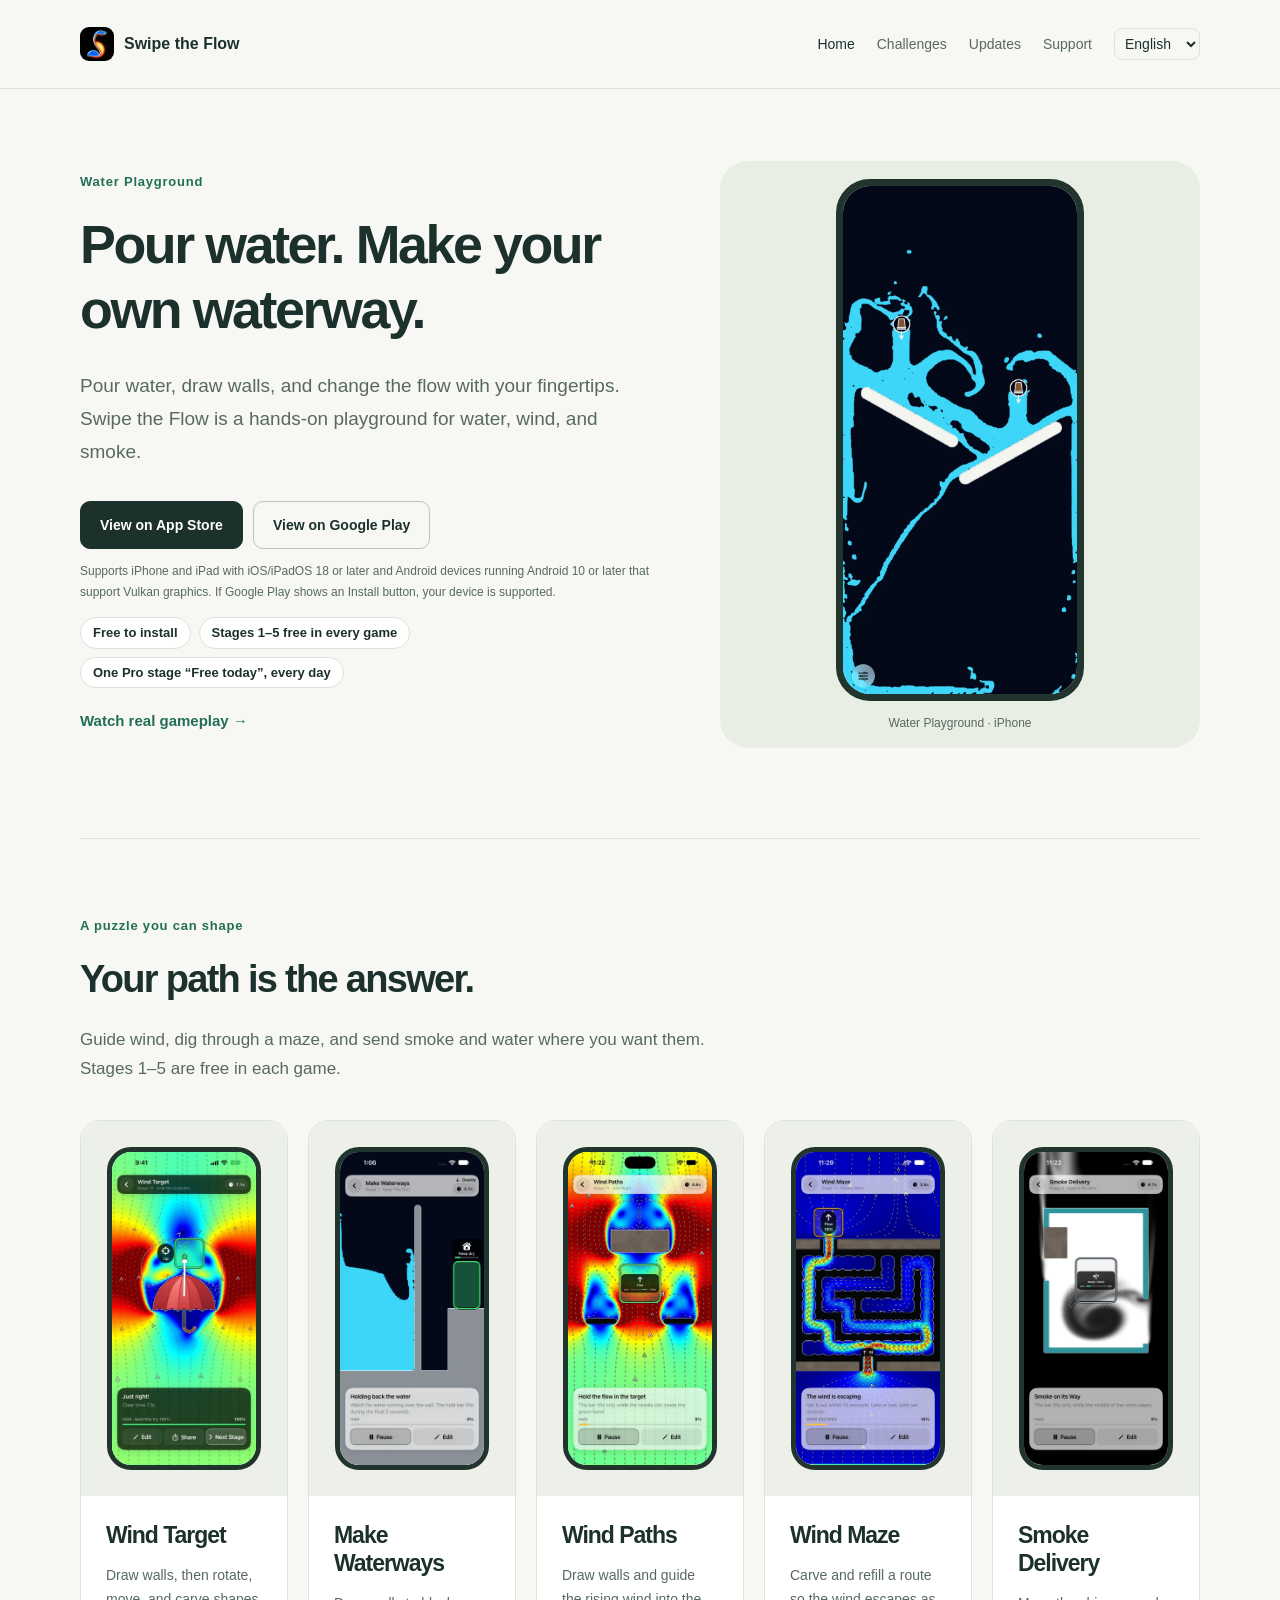
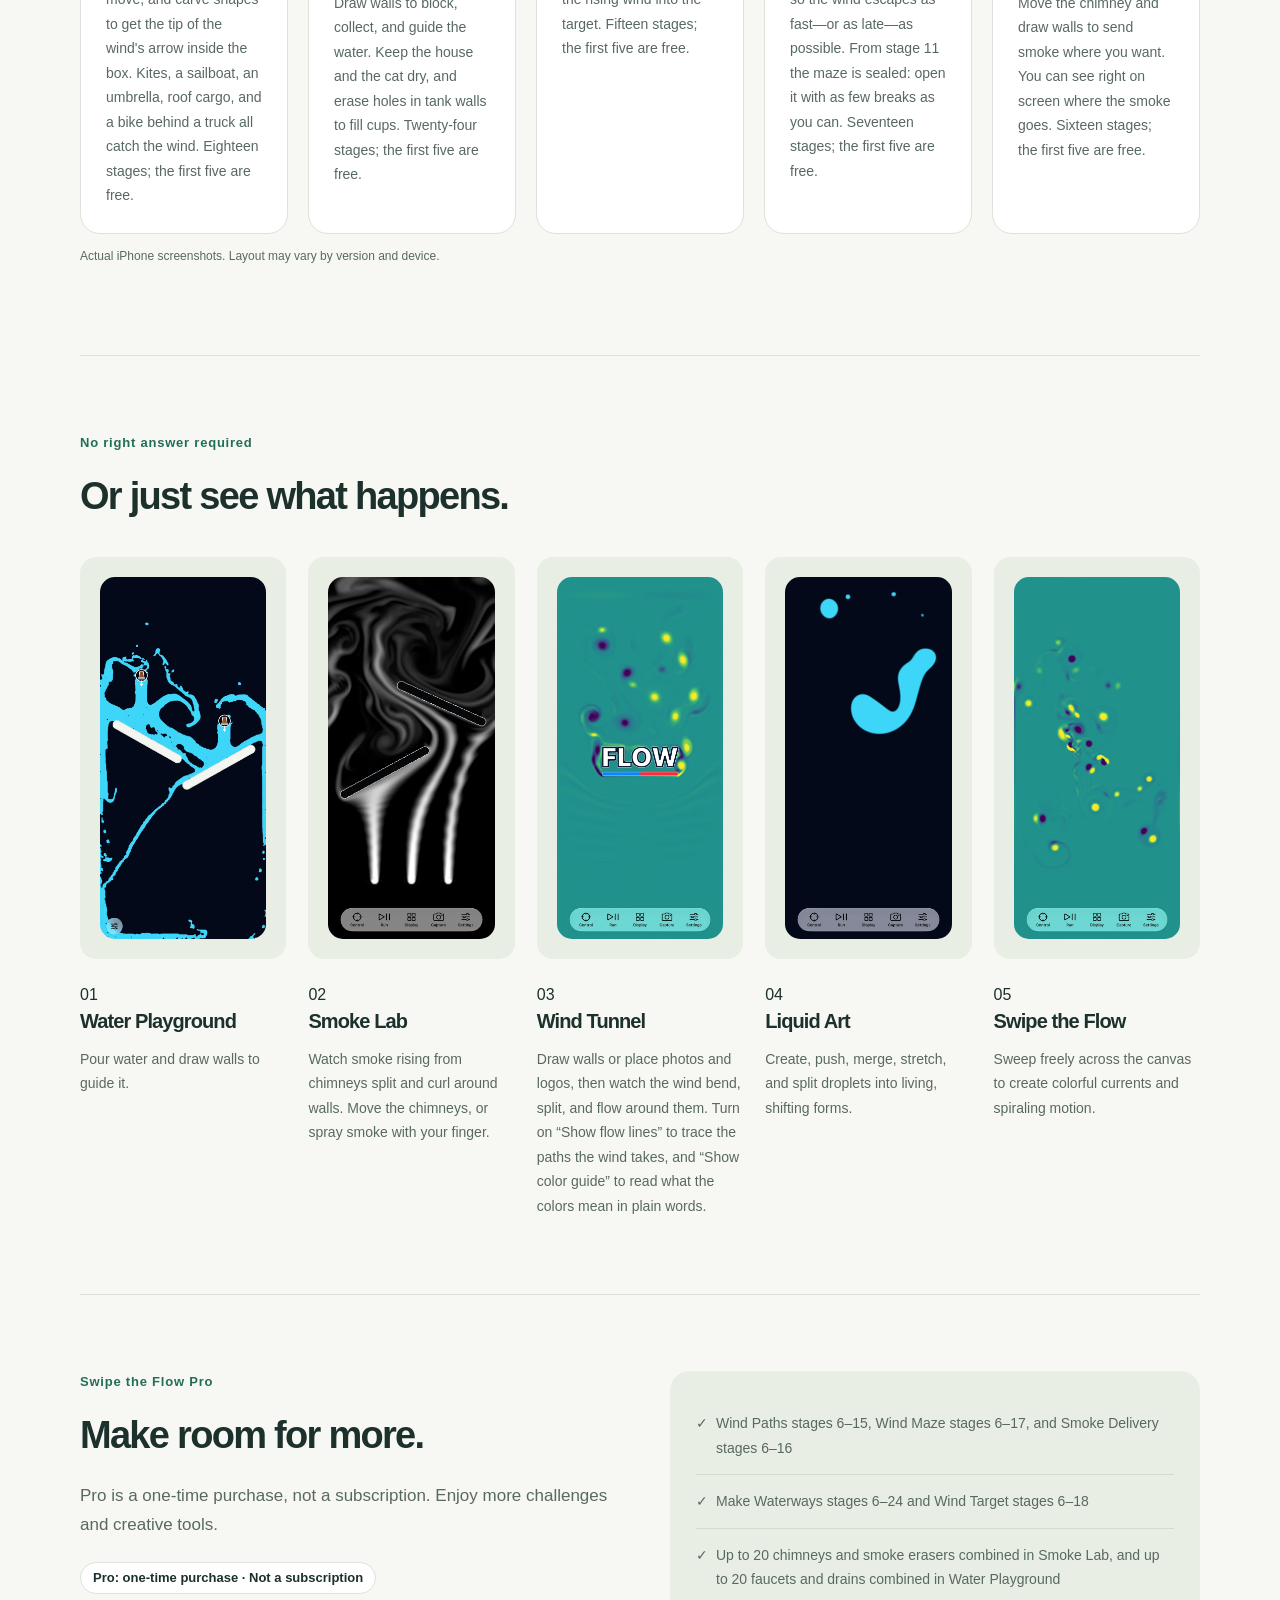
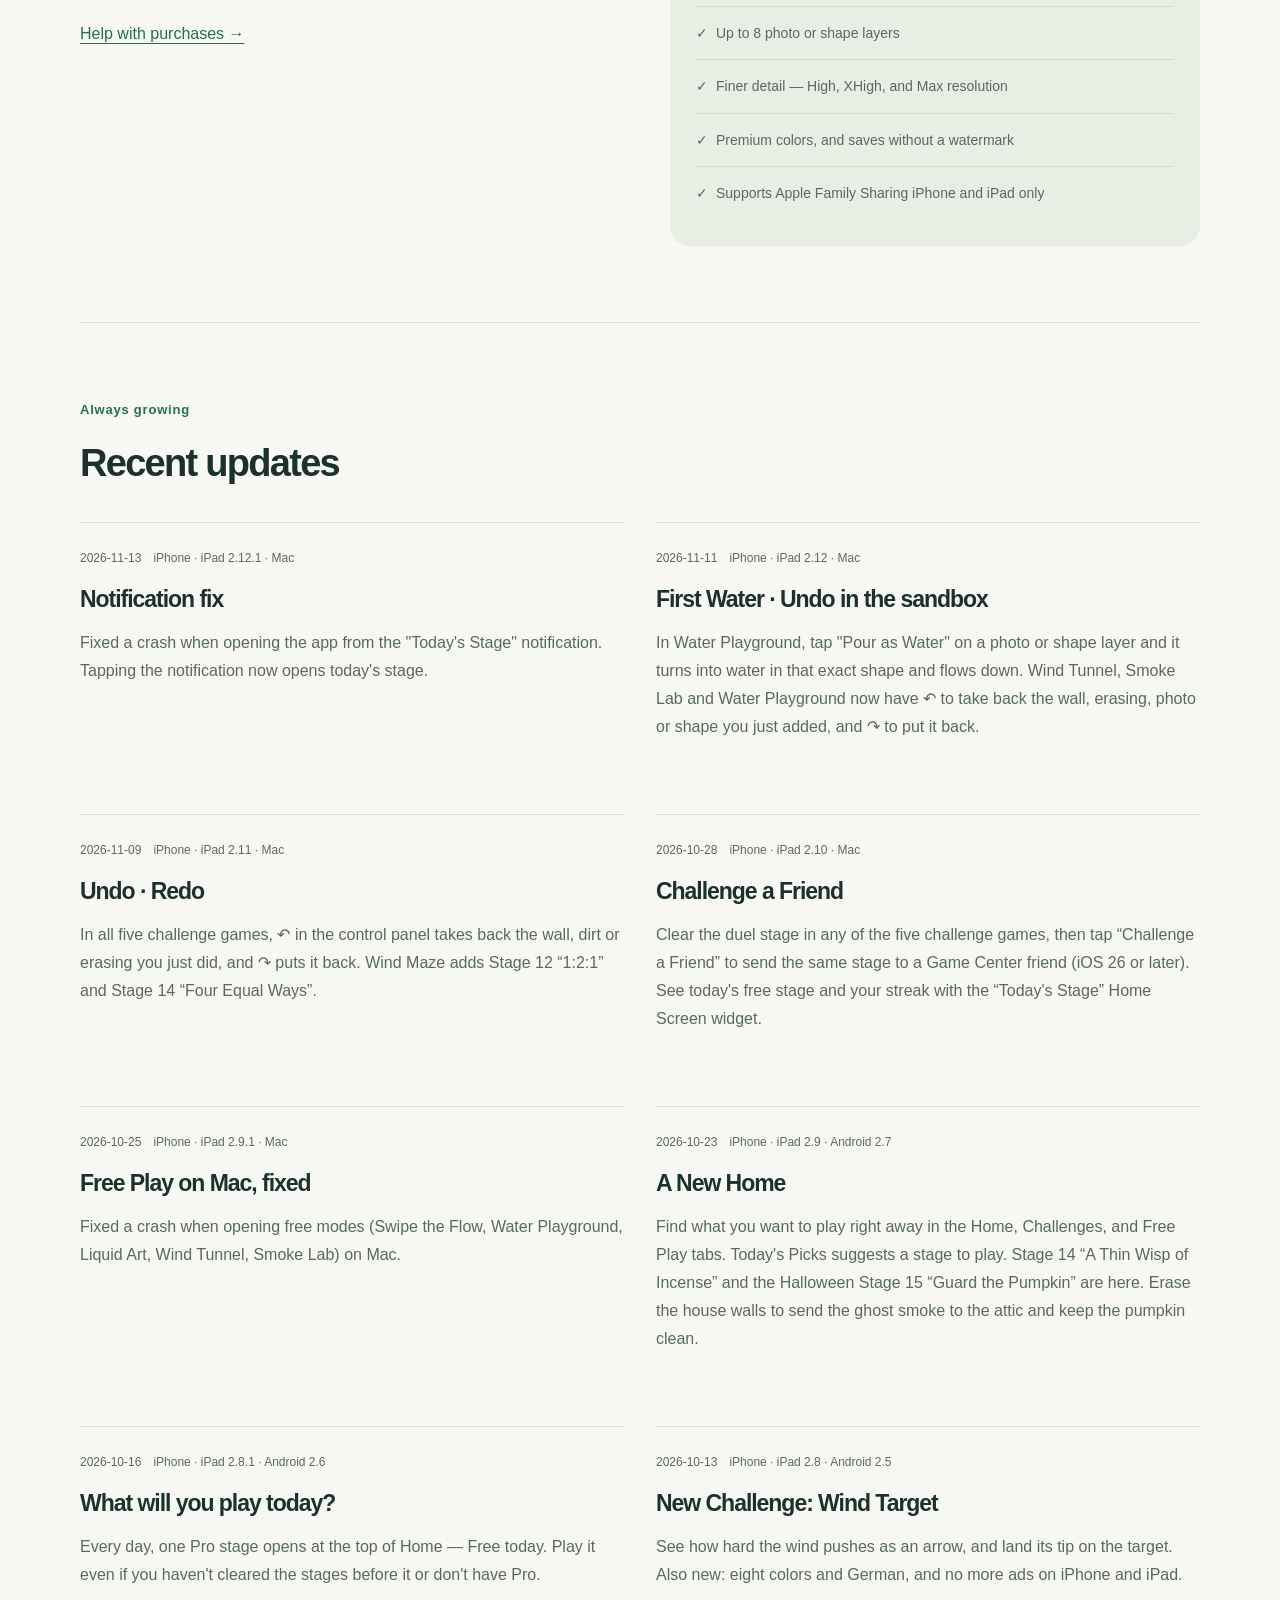
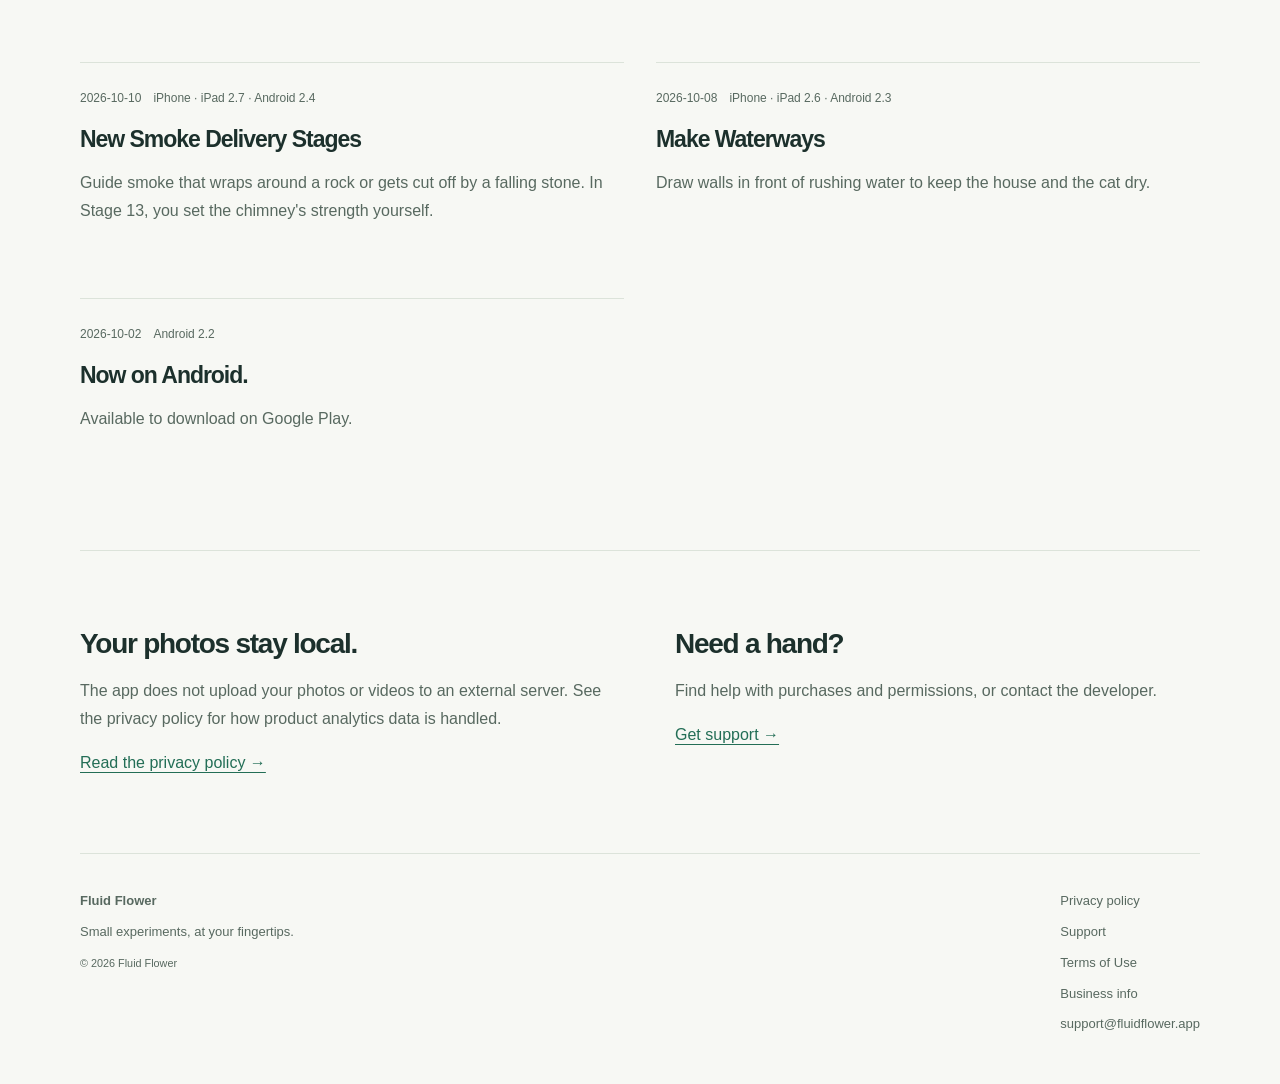
==== commit 042aad67: "최근 업데이트에 iOS 2.12.1(「오늘의 판」 알림 고침) 추가" ====
--- a/index.html
+++ b/index.html
@@ -46,4 +46,4 @@
             <li><span class="check">✓</span><span data-lang data-ko="더 섬세한 화면 — 해상도 높음·매우 높음·최대" data-en="Finer detail — High, XHigh, and Max resolution" data-ja="より細かい画面 — 解像度「高い」「とても高い」「最大」" data-de="Feinere Details – Auflösung Hoch, Sehr hoch und Max">더 섬세한 화면 — 해상도 높음·매우 높음·최대</span></li>
             <li><span class="check">✓</span><span data-lang data-ko="고급 색, 그리고 워터마크 없이 저장" data-en="Premium colors, and saves without a watermark" data-ja="特別なカラーと、ウォーターマークなしの保存" data-de="Premiumfarben und Speichern ohne Wasserzeichen">고급 색, 그리고 워터마크 없이 저장</span></li>
             <li><span class="check">✓</span><span><span data-lang data-ko="Apple 가족 공유 지원" data-en="Supports Apple Family Sharing" data-ja="Apple のファミリー共有に対応" data-de="Unterstützt die Apple-Familienfreigabe">Apple 가족 공유 지원</span> <span class="platform-note" data-lang data-ko="iPhone·iPad 전용" data-en="iPhone and iPad only" data-ja="iPhone・iPad 専用" data-de="Nur iPhone und iPad">iPhone·iPad 전용</span></span></li>
-          </ul></div></section><section class="section" id="updates"><p data-ko="조금씩, 계속 좋아집니다" data-en="Always growing" data-ja="少しずつ、もっと楽しく" data-de="Es wächst weiter" class="eyebrow">조금씩, 계속 좋아집니다</p><h2 data-ko="최근 업데이트" data-en="Recent updates" data-ja="最近の更新" data-de="Neueste Updates" >최근 업데이트</h2><div class="updates"><article><div class="update-meta"><time datetime="2026-11-11">2026-11-11</time><span>iPhone · iPad 2.12 · Mac</span></div><h3 data-ko="처음 물 · 자유 모드 되돌리기" data-en="First Water · Undo in the sandbox" data-ja="はじめての水・自由モードでも元に戻す" data-de="Erstes Wasser · Rückgängig im freien Modus">처음 물 · 자유 모드 되돌리기</h3><p data-ko="물 놀이터에서 사진·모양 레이어 줄의 「물로 붓기」를 누르면 그 모양 그대로 물이 되어 흘러내려요. 바람 실험실·연기 실험실·물 놀이터에서도 ↶로 방금 그린 벽·지운 자리·사진·모양을 되돌리고 ↷로 다시 해요." data-en="In Water Playground, tap &quot;Pour as Water&quot; on a photo or shape layer and it turns into water in that exact shape and flows down. Wind Tunnel, Smoke Lab and Water Playground now have ↶ to take back the wall, erasing, photo or shape you just added, and ↷ to put it back." data-ja="水の遊び場で、写真・形のレイヤーの 「水にして流す」を押すと、その形のまま水になって流れ落ちます。風の実験室・煙ラボ・水の遊び場でも、↶ で描いた壁・消した所・写真・形を元に戻し、↷ でやり直せます。" data-de="Tippe im Wasserspielplatz bei einer Foto- oder Formebene auf „Als Wasser ausgießen“: Sie wird in genau dieser Form zu Wasser und fließt nach unten. Auch in Windkanal, Rauchlabor und Wasserspielplatz nimmt ↶ die gerade gezeichnete Wand, das Löschen, Foto oder die Form zurück, ↷ stellt es wieder her.">물 놀이터에서 사진·모양 레이어 줄의 「물로 붓기」를 누르면 그 모양 그대로 물이 되어 흘러내려요. 바람 실험실·연기 실험실·물 놀이터에서도 ↶로 방금 그린 벽·지운 자리·사진·모양을 되돌리고 ↷로 다시 해요.</p></article><article><div class="update-meta"><time datetime="2026-11-09">2026-11-09</time><span>iPhone · iPad 2.11 · Mac</span></div><h3 data-ko="되돌리기 · 다시 하기" data-en="Undo · Redo" data-ja="元に戻す・やり直し" data-de="Rückgängig · Wiederholen">되돌리기 · 다시 하기</h3><p data-ko="다섯 도전 게임 모두 조작판의 ↶로 방금 그린 벽·판 흙·지운 자리를 되돌리고, ↷로 다시 해요. 바람 미로에 12단계 「1:2:1」과 14단계 「넷으로 똑같이」가 들어왔어요." data-en="In all five challenge games, ↶ in the control panel takes back the wall, dirt or erasing you just did, and ↷ puts it back. Wind Maze adds Stage 12 “1:2:1” and Stage 14 “Four Equal Ways”." data-ja="5つのチャレンジすべてで、操作パネルの ↶ で描いた壁や掘った土、消した所を元に戻し、↷ でやり直せます。ウィンドメイズにステージ 12「1:2:1」とステージ 14「四等分」が加わりました。" data-de="In allen fünf Herausforderungen nimmt ↶ im Bedienfeld die gerade gezeichnete Wand, gegrabene Erde oder das Löschen zurück, ↷ stellt es wieder her. Im Windlabyrinth gibt es neu Level 12 „1:2:1“ und Level 14 „Vier gleiche Wege“.">다섯 도전 게임 모두 조작판의 ↶로 방금 그린 벽·판 흙·지운 자리를 되돌리고, ↷로 다시 해요. 바람 미로에 12단계 「1:2:1」과 14단계 「넷으로 똑같이」가 들어왔어요.</p></article><article><div class="update-meta"><time datetime="2026-10-28">2026-10-28</time><span>iPhone · iPad 2.10 · Mac</span></div><h3 data-ko="친구와 대결" data-en="Challenge a Friend" data-ja="フレンドと対決" data-de="Duell">친구와 대결</h3><p data-ko="다섯 도전 게임의 대결 판을 깬 뒤 「친구와 대결」을 누르면 Game Center 친구에게 같은 판 대결을 보내요(iOS 26 이상). 오늘 무료로 열리는 판과 연속 기록은 홈 화면 위젯 「오늘의 판」에서 봐요." data-en="Clear the duel stage in any of the five challenge games, then tap “Challenge a Friend” to send the same stage to a Game Center friend (iOS 26 or later). See today&#x27;s free stage and your streak with the “Today&#x27;s Stage” Home Screen widget." data-ja="5つのチャレンジゲームの対決ステージをクリアして「フレンドと対決」をタップすると、Game Centerのフレンドに同じステージで対決を送れます（iOS 26以降）。今日無料で遊べるステージと連続記録は、ホーム画面ウィジェット「今日のステージ」で見られます。" data-de="Schaffe das Duell-Level in einer der fünf Herausforderungen und tippe auf „Duell“, um einem Game-Center-Freund dasselbe Level zu schicken (ab iOS 26). Das heutige Gratis-Level und deine Serie siehst du im Widget „Level des Tages“.">다섯 도전 게임의 대결 판을 깬 뒤 「친구와 대결」을 누르면 Game Center 친구에게 같은 판 대결을 보내요(iOS 26 이상). 오늘 무료로 열리는 판과 연속 기록은 홈 화면 위젯 「오늘의 판」에서 봐요.</p></article><article><div class="update-meta"><time datetime="2026-10-25">2026-10-25</time><span>iPhone · iPad 2.9.1 · Mac</span></div><h3 data-ko="Mac에서도 자유 모드" data-en="Free Play on Mac, fixed" data-ja="Macでもフリーモード" data-de="Freies Spiel auf dem Mac">Mac에서도 자유 모드</h3><p data-ko="Mac에서 자유 모드(바람 그림·물 놀이터·물방울·바람 실험실·연기 실험실)를 열면 앱이 꺼지던 문제를 고쳤어요." data-en="Fixed a crash when opening free modes (Swipe the Flow, Water Playground, Liquid Art, Wind Tunnel, Smoke Lab) on Mac." data-ja="Macで自由モード（風のえ・水の遊び場・しずく・風の実験室・煙ラボ）を開くとアプリが終了する問題を修正しました。" data-de="Behoben: Auf dem Mac stürzte die App beim Öffnen der freien Modi (Swipe the Flow, Wasserspielplatz, Tropfenkunst, Windkanal, Rauchlabor) ab.">Mac에서 자유 모드(바람 그림·물 놀이터·물방울·바람 실험실·연기 실험실)를 열면 앱이 꺼지던 문제를 고쳤어요.</p></article><article><div class="update-meta"><time datetime="2026-10-23">2026-10-23</time><span>iPhone · iPad 2.9 · Android 2.7</span></div><h3 data-ko="새로워진 홈" data-en="A New Home" data-ja="新しくなったホーム" data-de="Das neue Home">새로워진 홈</h3><p data-ko="홈·도전·자유 탭에서 하고 싶은 놀이를 바로 찾아요. 오늘의 추천이 할 판을 골라 드려요. 14단계 「가느다란 향」과 핼러윈 15단계 「호박 지키기」가 들어왔어요. 집 벽을 지워 유령 연기는 다락으로 보내고 호박은 깨끗하게 지켜 보세요." data-en="Find what you want to play right away in the Home, Challenges, and Free Play tabs. Today&#x27;s Picks suggests a stage to play. Stage 14 “A Thin Wisp of Incense” and the Halloween Stage 15 “Guard the Pumpkin” are here. Erase the house walls to send the ghost smoke to the attic and keep the pumpkin clean." data-ja="ホーム・チャレンジ・フリーのタブで、遊びたいものがすぐ見つかります。「今日のおすすめ」から遊ぶステージを選べます。ステージ14「細いお香」とハロウィンのステージ15「カボチャを守れ」が登場。家の壁を消して、おばけの煙は屋根裏へ、カボチャはきれいに守りましょう。" data-de="In den Tabs Home, Herausforderungen und Freies Spiel findest du sofort, was du spielen möchtest. „Heute empfohlen“ schlägt dir ein Level vor. Level 14 „Ein dünner Räucherfaden“ und das Halloween-Level 15 „Rette den Kürbis“ sind da. Radiere Hauswände weg, damit der Geisterrauch auf den Dachboden zieht, und halte den Kürbis sauber.">홈·도전·자유 탭에서 하고 싶은 놀이를 바로 찾아요. 오늘의 추천이 할 판을 골라 드려요. 14단계 「가느다란 향」과 핼러윈 15단계 「호박 지키기」가 들어왔어요. 집 벽을 지워 유령 연기는 다락으로 보내고 호박은 깨끗하게 지켜 보세요.</p></article><article><div class="update-meta"><time datetime="2026-10-16">2026-10-16</time><span>iPhone · iPad 2.8.1 · Android 2.6</span></div><h3 data-ko="「오늘 뭐 해볼까?」" data-en="What will you play today?" data-ja="今日は何で遊ぶ？" data-de="Was spielst du heute?">「오늘 뭐 해볼까?」</h3><p data-ko="홈 맨 위에서 매일 Pro 판 하나가 「오늘 무료」로 열려요. 앞 판을 안 깼어도, Pro가 없어도 그날은 할 수 있어요." data-en="Every day, one Pro stage opens at the top of Home — Free today. Play it even if you haven't cleared the stages before it or don't have Pro." data-ja="ホームの一番上で、毎日Proステージがひとつ「今日無料」で開きます。前のステージを未クリアでも、Proがなくてもその日は遊べます。" data-de="Jeden Tag öffnet sich oben auf dem Startbildschirm ein Pro-Level – heute gratis. Du kannst es spielen, auch wenn du die Level davor noch nicht geschafft hast oder kein Pro hast.">홈 맨 위에서 매일 Pro 판 하나가 「오늘 무료」로 열려요. 앞 판을 안 깼어도, Pro가 없어도 그날은 할 수 있어요.</p></article><article><div class="update-meta"><time datetime="2026-10-13">2026-10-13</time><span>iPhone · iPad 2.8 · Android 2.5</span></div><h3 data-ko="새 도전 「바람 과녁」" data-en="New Challenge: Wind Target" data-ja="新しいチャレンジ「風のまと」" data-de="Neue Herausforderung: Windziel">새 도전 「바람 과녁」</h3><p data-ko="바람이 미는 힘을 화살표로 보고, 그 끝을 과녁에 넣으세요. 새 색 여덟 가지와 독일어도 더했고, iPhone·iPad에서는 광고를 모두 없앴어요." data-en="See how hard the wind pushes as an arrow, and land its tip on the target. Also new: eight colors and German, and no more ads on iPhone and iPad." data-ja="風が押す力を矢印で見て、その先をまとに入れましょう。新しい8色とドイツ語に対応し、iPhone・iPadでは広告をすべてなくしました。" data-de="Der Pfeil zeigt, wie stark der Wind drückt – bring seine Spitze ins Ziel. Ebenfalls neu: acht Farben, Deutsch und keine Werbung mehr auf iPhone und iPad.">바람이 미는 힘을 화살표로 보고, 그 끝을 과녁에 넣으세요. 새 색 여덟 가지와 독일어도 더했고, iPhone·iPad에서는 광고를 모두 없앴어요.</p></article><article><div class="update-meta"><time datetime="2026-10-10">2026-10-10</time><span>iPhone · iPad 2.7 · Android 2.4</span></div><h3 data-ko="연기 배달 새 단계" data-en="New Smoke Delivery Stages" data-ja="「煙の配達」に新しいステージ" data-de="Neue Rauchpost-Level">연기 배달 새 단계</h3><p data-ko="바위를 타고 돌고, 떨어진 돌에 끊기는 연기를 상자로 보내 보세요. 13단계에서는 굴뚝의 세기를 직접 조절해요." data-en="Guide smoke that wraps around a rock or gets cut off by a falling stone. In Stage 13, you set the chimney's strength yourself." data-ja="岩をつたって回り込む煙、落ちてきた石に途切れる煙を箱まで届けましょう。ステージ13では、煙突の強さを自分で調整します。" data-de="Lenke Rauch, der sich um einen Felsen legt oder von einem fallenden Stein abgeschnitten wird. In Level 13 stellst du die Stärke des Schornsteins selbst ein.">바위를 타고 돌고, 떨어진 돌에 끊기는 연기를 상자로 보내 보세요. 13단계에서는 굴뚝의 세기를 직접 조절해요.</p></article><article><div class="update-meta"><time datetime="2026-10-08">2026-10-08</time><span>iPhone · iPad 2.6 · Android 2.3</span></div><h3 data-ko="물길 만들기" data-en="Make Waterways" data-ja="水の道づくり" data-de="Wasserwege">물길 만들기</h3><p data-ko="밀려오는 물 앞에 벽을 그려 집과 고양이를 지키세요." data-en="Draw walls in front of rushing water to keep the house and the cat dry." data-ja="押し寄せる水の前に壁を描いて、家や猫を守りましょう。" data-de="Zeichne Wände vor das heranströmende Wasser und halte Haus und Katze trocken.">밀려오는 물 앞에 벽을 그려 집과 고양이를 지키세요.</p></article><article><div class="update-meta"><time datetime="2026-10-02">2026-10-02</time><span>Android 2.2</span></div><h3 data-ko="Android에서 만나요." data-en="Now on Android." data-ja="Android でも遊べます。" data-de="Jetzt auch für Android." >Android에서 만나요.</h3><p data-ko="Google Play에서 정식으로 다운로드할 수 있습니다." data-en="Available to download on Google Play." data-ja="Google Play から正式にダウンロードできます。" data-de="Bei Google Play zum Herunterladen." >Google Play에서 정식으로 다운로드할 수 있습니다.</p></article></div></section><section class="section trust"><div><h2 data-ko="사진은 기기 안에." data-en="Your photos stay local." data-ja="写真は、端末の中に。" data-de="Deine Fotos bleiben auf deinem Gerät." >사진은 기기 안에.</h2><p data-ko="앱이 사진과 영상을 외부 서버로 업로드하지 않습니다. 제품 분석 데이터 처리는 개인정보처리방침에서 확인할 수 있습니다." data-en="The app does not upload your photos or videos to an external server. See the privacy policy for how product analytics data is handled." data-ja="写真や動画をアプリが外部サーバーへアップロードすることはありません。製品分析のデータの扱いは、プライバシーポリシーをご覧ください。" data-de="Die App lädt deine Fotos und Videos nicht auf einen externen Server hoch. Wie Analysedaten behandelt werden, steht in der Datenschutzerklärung." >앱이 사진과 영상을 외부 서버로 업로드하지 않습니다. 제품 분석 데이터 처리는 개인정보처리방침에서 확인할 수 있습니다.</p><a data-ko="개인정보처리방침 읽기 →" data-en="Read the privacy policy →" data-ja="プライバシーポリシーを読む →" data-de="Datenschutzerklärung lesen →" href="/swipe-the-flow-privacy/">개인정보처리방침 읽기 →</a></div><div><h2 data-ko="궁금한 점이 있나요?" data-en="Need a hand?" data-ja="お困りですか？" data-de="Brauchst du Hilfe?" >궁금한 점이 있나요?</h2><p data-ko="구매와 권한에 관한 도움말을 확인하거나 개발자에게 직접 문의하세요." data-en="Find help with purchases and permissions, or contact the developer." data-ja="購入や権限についてのヘルプや、開発者へのお問い合わせはこちらから。" data-de="Hilfe zu Käufen und Berechtigungen – oder schreib dem Entwickler." >구매와 권한에 관한 도움말을 확인하거나 개발자에게 직접 문의하세요.</p><a data-ko="고객지원으로 →" data-en="Get support →" data-ja="サポートへ →" data-de="Zum Support →" href="/swipe-the-flow-privacy/support.html">고객지원으로 →</a></div></section></main><dialog id="film" aria-labelledby="film-title"><div class="dialog-top"><h2 data-ko="실제 플레이 · 연기 배달" data-en="Real gameplay · Smoke Delivery" data-ja="実際のプレイ · 煙の配達" data-de="Echtes Gameplay · Rauchpost" id="film-title">실제 플레이 · 연기 배달</h2><button data-ko="닫기" data-en="Close" data-ja="閉じる" data-de="Schließen" id="close-film" class="button secondary" type="button">닫기</button></div><video id="play-video" controls playsinline preload="none" poster="/assets/play-poster.webp"><source src="/assets/play.mp4" type="video/mp4"><span data-ko="영상을 재생할 수 없습니다." data-en="Video playback is unavailable." data-ja="動画を再生できません。" data-de="Das Video kann nicht abgespielt werden." >영상을 재생할 수 없습니다.</span></video><p data-ko="영어 자막 · 위쪽 방만 비우는 도전입니다. 두 방을 모두 열었다가 실패하고, 위쪽 방만 비우도록 다시 시도합니다." data-en="English captions. Clear only the upper room: opening both rooms fails, then a new route clears just the upper room." data-ja="英語字幕。上の部屋だけをきれいにする挑戦です。両方の部屋を開けて失敗した後、上の部屋だけをきれいにする方法で再挑戦します。" data-de="Englische Untertitel. Nur den oberen Raum säubern: Beide Räume zu öffnen scheitert, ein neuer Weg säubert nur den oberen Raum." class="fine">영어 자막 · 위쪽 방만 비우는 도전입니다. 두 방을 모두 열었다가 실패하고, 위쪽 방만 비우도록 다시 시도합니다.</p></dialog><footer class="shell footer"><div><strong>Fluid Flower</strong><p data-ko="손끝에서 시작되는 작은 실험." data-en="Small experiments, at your fingertips." data-ja="指先から始まる、小さな実験。" data-de="Kleine Experimente, direkt unter deinen Fingern." >손끝에서 시작되는 작은 실험.</p><small>© 2026 Fluid Flower</small></div><nav aria-label="Footer" data-aria-ko="하단 메뉴" data-aria-en="Footer" data-aria-ja="フッター" data-aria-de="Fußzeile"><a data-ko="개인정보처리방침" data-en="Privacy policy" data-ja="プライバシーポリシー" data-de="Datenschutzerklärung" href="/swipe-the-flow-privacy/">개인정보처리방침</a><a data-ko="고객지원" data-en="Support" data-ja="サポート" data-de="Support" href="/swipe-the-flow-privacy/support.html">고객지원</a><a data-ko="이용약관" data-en="Terms of Use" data-ja="利用規約" data-de="Nutzungsbedingungen" href="/swipe-the-flow-privacy/terms.html">이용약관</a><a data-ko="사업자 정보" data-en="Business info" data-ja="事業者情報" data-de="Impressum" href="/business/">사업자 정보</a><a href="mailto:support@fluidflower.app">support@fluidflower.app</a></nav></footer></body></html>
+          </ul></div></section><section class="section" id="updates"><p data-ko="조금씩, 계속 좋아집니다" data-en="Always growing" data-ja="少しずつ、もっと楽しく" data-de="Es wächst weiter" class="eyebrow">조금씩, 계속 좋아집니다</p><h2 data-ko="최근 업데이트" data-en="Recent updates" data-ja="最近の更新" data-de="Neueste Updates" >최근 업데이트</h2><div class="updates"><article><div class="update-meta"><time datetime="2026-11-13">2026-11-13</time><span>iPhone · iPad 2.12.1 · Mac</span></div><h3 data-ko="알림 고침" data-en="Notification fix" data-ja="通知の修正" data-de="Mitteilung repariert">알림 고침</h3><p data-ko="「오늘의 판」 알림을 누르면 앱이 꺼지던 문제를 고쳤어요. 이제 알림을 누르면 오늘의 판이 바로 열려요." data-en="Fixed a crash when opening the app from the &quot;Today&#x27;s Stage&quot; notification. Tapping the notification now opens today&#x27;s stage." data-ja="「今日のステージ」の通知をタップするとアプリが終了する問題を修正しました。通知をタップすると、今日のステージが開きます。" data-de="Behoben: Die App stürzte ab, wenn man auf die Mitteilung „Level des Tages“ tippte. Die Mitteilung öffnet jetzt das Level des Tages.">「오늘의 판」 알림을 누르면 앱이 꺼지던 문제를 고쳤어요. 이제 알림을 누르면 오늘의 판이 바로 열려요.</p></article><article><div class="update-meta"><time datetime="2026-11-11">2026-11-11</time><span>iPhone · iPad 2.12 · Mac</span></div><h3 data-ko="처음 물 · 자유 모드 되돌리기" data-en="First Water · Undo in the sandbox" data-ja="はじめての水・自由モードでも元に戻す" data-de="Erstes Wasser · Rückgängig im freien Modus">처음 물 · 자유 모드 되돌리기</h3><p data-ko="물 놀이터에서 사진·모양 레이어 줄의 「물로 붓기」를 누르면 그 모양 그대로 물이 되어 흘러내려요. 바람 실험실·연기 실험실·물 놀이터에서도 ↶로 방금 그린 벽·지운 자리·사진·모양을 되돌리고 ↷로 다시 해요." data-en="In Water Playground, tap &quot;Pour as Water&quot; on a photo or shape layer and it turns into water in that exact shape and flows down. Wind Tunnel, Smoke Lab and Water Playground now have ↶ to take back the wall, erasing, photo or shape you just added, and ↷ to put it back." data-ja="水の遊び場で、写真・形のレイヤーの 「水にして流す」を押すと、その形のまま水になって流れ落ちます。風の実験室・煙ラボ・水の遊び場でも、↶ で描いた壁・消した所・写真・形を元に戻し、↷ でやり直せます。" data-de="Tippe im Wasserspielplatz bei einer Foto- oder Formebene auf „Als Wasser ausgießen“: Sie wird in genau dieser Form zu Wasser und fließt nach unten. Auch in Windkanal, Rauchlabor und Wasserspielplatz nimmt ↶ die gerade gezeichnete Wand, das Löschen, Foto oder die Form zurück, ↷ stellt es wieder her.">물 놀이터에서 사진·모양 레이어 줄의 「물로 붓기」를 누르면 그 모양 그대로 물이 되어 흘러내려요. 바람 실험실·연기 실험실·물 놀이터에서도 ↶로 방금 그린 벽·지운 자리·사진·모양을 되돌리고 ↷로 다시 해요.</p></article><article><div class="update-meta"><time datetime="2026-11-09">2026-11-09</time><span>iPhone · iPad 2.11 · Mac</span></div><h3 data-ko="되돌리기 · 다시 하기" data-en="Undo · Redo" data-ja="元に戻す・やり直し" data-de="Rückgängig · Wiederholen">되돌리기 · 다시 하기</h3><p data-ko="다섯 도전 게임 모두 조작판의 ↶로 방금 그린 벽·판 흙·지운 자리를 되돌리고, ↷로 다시 해요. 바람 미로에 12단계 「1:2:1」과 14단계 「넷으로 똑같이」가 들어왔어요." data-en="In all five challenge games, ↶ in the control panel takes back the wall, dirt or erasing you just did, and ↷ puts it back. Wind Maze adds Stage 12 “1:2:1” and Stage 14 “Four Equal Ways”." data-ja="5つのチャレンジすべてで、操作パネルの ↶ で描いた壁や掘った土、消した所を元に戻し、↷ でやり直せます。ウィンドメイズにステージ 12「1:2:1」とステージ 14「四等分」が加わりました。" data-de="In allen fünf Herausforderungen nimmt ↶ im Bedienfeld die gerade gezeichnete Wand, gegrabene Erde oder das Löschen zurück, ↷ stellt es wieder her. Im Windlabyrinth gibt es neu Level 12 „1:2:1“ und Level 14 „Vier gleiche Wege“.">다섯 도전 게임 모두 조작판의 ↶로 방금 그린 벽·판 흙·지운 자리를 되돌리고, ↷로 다시 해요. 바람 미로에 12단계 「1:2:1」과 14단계 「넷으로 똑같이」가 들어왔어요.</p></article><article><div class="update-meta"><time datetime="2026-10-28">2026-10-28</time><span>iPhone · iPad 2.10 · Mac</span></div><h3 data-ko="친구와 대결" data-en="Challenge a Friend" data-ja="フレンドと対決" data-de="Duell">친구와 대결</h3><p data-ko="다섯 도전 게임의 대결 판을 깬 뒤 「친구와 대결」을 누르면 Game Center 친구에게 같은 판 대결을 보내요(iOS 26 이상). 오늘 무료로 열리는 판과 연속 기록은 홈 화면 위젯 「오늘의 판」에서 봐요." data-en="Clear the duel stage in any of the five challenge games, then tap “Challenge a Friend” to send the same stage to a Game Center friend (iOS 26 or later). See today&#x27;s free stage and your streak with the “Today&#x27;s Stage” Home Screen widget." data-ja="5つのチャレンジゲームの対決ステージをクリアして「フレンドと対決」をタップすると、Game Centerのフレンドに同じステージで対決を送れます（iOS 26以降）。今日無料で遊べるステージと連続記録は、ホーム画面ウィジェット「今日のステージ」で見られます。" data-de="Schaffe das Duell-Level in einer der fünf Herausforderungen und tippe auf „Duell“, um einem Game-Center-Freund dasselbe Level zu schicken (ab iOS 26). Das heutige Gratis-Level und deine Serie siehst du im Widget „Level des Tages“.">다섯 도전 게임의 대결 판을 깬 뒤 「친구와 대결」을 누르면 Game Center 친구에게 같은 판 대결을 보내요(iOS 26 이상). 오늘 무료로 열리는 판과 연속 기록은 홈 화면 위젯 「오늘의 판」에서 봐요.</p></article><article><div class="update-meta"><time datetime="2026-10-25">2026-10-25</time><span>iPhone · iPad 2.9.1 · Mac</span></div><h3 data-ko="Mac에서도 자유 모드" data-en="Free Play on Mac, fixed" data-ja="Macでもフリーモード" data-de="Freies Spiel auf dem Mac">Mac에서도 자유 모드</h3><p data-ko="Mac에서 자유 모드(바람 그림·물 놀이터·물방울·바람 실험실·연기 실험실)를 열면 앱이 꺼지던 문제를 고쳤어요." data-en="Fixed a crash when opening free modes (Swipe the Flow, Water Playground, Liquid Art, Wind Tunnel, Smoke Lab) on Mac." data-ja="Macで自由モード（風のえ・水の遊び場・しずく・風の実験室・煙ラボ）を開くとアプリが終了する問題を修正しました。" data-de="Behoben: Auf dem Mac stürzte die App beim Öffnen der freien Modi (Swipe the Flow, Wasserspielplatz, Tropfenkunst, Windkanal, Rauchlabor) ab.">Mac에서 자유 모드(바람 그림·물 놀이터·물방울·바람 실험실·연기 실험실)를 열면 앱이 꺼지던 문제를 고쳤어요.</p></article><article><div class="update-meta"><time datetime="2026-10-23">2026-10-23</time><span>iPhone · iPad 2.9 · Android 2.7</span></div><h3 data-ko="새로워진 홈" data-en="A New Home" data-ja="新しくなったホーム" data-de="Das neue Home">새로워진 홈</h3><p data-ko="홈·도전·자유 탭에서 하고 싶은 놀이를 바로 찾아요. 오늘의 추천이 할 판을 골라 드려요. 14단계 「가느다란 향」과 핼러윈 15단계 「호박 지키기」가 들어왔어요. 집 벽을 지워 유령 연기는 다락으로 보내고 호박은 깨끗하게 지켜 보세요." data-en="Find what you want to play right away in the Home, Challenges, and Free Play tabs. Today&#x27;s Picks suggests a stage to play. Stage 14 “A Thin Wisp of Incense” and the Halloween Stage 15 “Guard the Pumpkin” are here. Erase the house walls to send the ghost smoke to the attic and keep the pumpkin clean." data-ja="ホーム・チャレンジ・フリーのタブで、遊びたいものがすぐ見つかります。「今日のおすすめ」から遊ぶステージを選べます。ステージ14「細いお香」とハロウィンのステージ15「カボチャを守れ」が登場。家の壁を消して、おばけの煙は屋根裏へ、カボチャはきれいに守りましょう。" data-de="In den Tabs Home, Herausforderungen und Freies Spiel findest du sofort, was du spielen möchtest. „Heute empfohlen“ schlägt dir ein Level vor. Level 14 „Ein dünner Räucherfaden“ und das Halloween-Level 15 „Rette den Kürbis“ sind da. Radiere Hauswände weg, damit der Geisterrauch auf den Dachboden zieht, und halte den Kürbis sauber.">홈·도전·자유 탭에서 하고 싶은 놀이를 바로 찾아요. 오늘의 추천이 할 판을 골라 드려요. 14단계 「가느다란 향」과 핼러윈 15단계 「호박 지키기」가 들어왔어요. 집 벽을 지워 유령 연기는 다락으로 보내고 호박은 깨끗하게 지켜 보세요.</p></article><article><div class="update-meta"><time datetime="2026-10-16">2026-10-16</time><span>iPhone · iPad 2.8.1 · Android 2.6</span></div><h3 data-ko="「오늘 뭐 해볼까?」" data-en="What will you play today?" data-ja="今日は何で遊ぶ？" data-de="Was spielst du heute?">「오늘 뭐 해볼까?」</h3><p data-ko="홈 맨 위에서 매일 Pro 판 하나가 「오늘 무료」로 열려요. 앞 판을 안 깼어도, Pro가 없어도 그날은 할 수 있어요." data-en="Every day, one Pro stage opens at the top of Home — Free today. Play it even if you haven't cleared the stages before it or don't have Pro." data-ja="ホームの一番上で、毎日Proステージがひとつ「今日無料」で開きます。前のステージを未クリアでも、Proがなくてもその日は遊べます。" data-de="Jeden Tag öffnet sich oben auf dem Startbildschirm ein Pro-Level – heute gratis. Du kannst es spielen, auch wenn du die Level davor noch nicht geschafft hast oder kein Pro hast.">홈 맨 위에서 매일 Pro 판 하나가 「오늘 무료」로 열려요. 앞 판을 안 깼어도, Pro가 없어도 그날은 할 수 있어요.</p></article><article><div class="update-meta"><time datetime="2026-10-13">2026-10-13</time><span>iPhone · iPad 2.8 · Android 2.5</span></div><h3 data-ko="새 도전 「바람 과녁」" data-en="New Challenge: Wind Target" data-ja="新しいチャレンジ「風のまと」" data-de="Neue Herausforderung: Windziel">새 도전 「바람 과녁」</h3><p data-ko="바람이 미는 힘을 화살표로 보고, 그 끝을 과녁에 넣으세요. 새 색 여덟 가지와 독일어도 더했고, iPhone·iPad에서는 광고를 모두 없앴어요." data-en="See how hard the wind pushes as an arrow, and land its tip on the target. Also new: eight colors and German, and no more ads on iPhone and iPad." data-ja="風が押す力を矢印で見て、その先をまとに入れましょう。新しい8色とドイツ語に対応し、iPhone・iPadでは広告をすべてなくしました。" data-de="Der Pfeil zeigt, wie stark der Wind drückt – bring seine Spitze ins Ziel. Ebenfalls neu: acht Farben, Deutsch und keine Werbung mehr auf iPhone und iPad.">바람이 미는 힘을 화살표로 보고, 그 끝을 과녁에 넣으세요. 새 색 여덟 가지와 독일어도 더했고, iPhone·iPad에서는 광고를 모두 없앴어요.</p></article><article><div class="update-meta"><time datetime="2026-10-10">2026-10-10</time><span>iPhone · iPad 2.7 · Android 2.4</span></div><h3 data-ko="연기 배달 새 단계" data-en="New Smoke Delivery Stages" data-ja="「煙の配達」に新しいステージ" data-de="Neue Rauchpost-Level">연기 배달 새 단계</h3><p data-ko="바위를 타고 돌고, 떨어진 돌에 끊기는 연기를 상자로 보내 보세요. 13단계에서는 굴뚝의 세기를 직접 조절해요." data-en="Guide smoke that wraps around a rock or gets cut off by a falling stone. In Stage 13, you set the chimney's strength yourself." data-ja="岩をつたって回り込む煙、落ちてきた石に途切れる煙を箱まで届けましょう。ステージ13では、煙突の強さを自分で調整します。" data-de="Lenke Rauch, der sich um einen Felsen legt oder von einem fallenden Stein abgeschnitten wird. In Level 13 stellst du die Stärke des Schornsteins selbst ein.">바위를 타고 돌고, 떨어진 돌에 끊기는 연기를 상자로 보내 보세요. 13단계에서는 굴뚝의 세기를 직접 조절해요.</p></article><article><div class="update-meta"><time datetime="2026-10-08">2026-10-08</time><span>iPhone · iPad 2.6 · Android 2.3</span></div><h3 data-ko="물길 만들기" data-en="Make Waterways" data-ja="水の道づくり" data-de="Wasserwege">물길 만들기</h3><p data-ko="밀려오는 물 앞에 벽을 그려 집과 고양이를 지키세요." data-en="Draw walls in front of rushing water to keep the house and the cat dry." data-ja="押し寄せる水の前に壁を描いて、家や猫を守りましょう。" data-de="Zeichne Wände vor das heranströmende Wasser und halte Haus und Katze trocken.">밀려오는 물 앞에 벽을 그려 집과 고양이를 지키세요.</p></article><article><div class="update-meta"><time datetime="2026-10-02">2026-10-02</time><span>Android 2.2</span></div><h3 data-ko="Android에서 만나요." data-en="Now on Android." data-ja="Android でも遊べます。" data-de="Jetzt auch für Android." >Android에서 만나요.</h3><p data-ko="Google Play에서 정식으로 다운로드할 수 있습니다." data-en="Available to download on Google Play." data-ja="Google Play から正式にダウンロードできます。" data-de="Bei Google Play zum Herunterladen." >Google Play에서 정식으로 다운로드할 수 있습니다.</p></article></div></section><section class="section trust"><div><h2 data-ko="사진은 기기 안에." data-en="Your photos stay local." data-ja="写真は、端末の中に。" data-de="Deine Fotos bleiben auf deinem Gerät." >사진은 기기 안에.</h2><p data-ko="앱이 사진과 영상을 외부 서버로 업로드하지 않습니다. 제품 분석 데이터 처리는 개인정보처리방침에서 확인할 수 있습니다." data-en="The app does not upload your photos or videos to an external server. See the privacy policy for how product analytics data is handled." data-ja="写真や動画をアプリが外部サーバーへアップロードすることはありません。製品分析のデータの扱いは、プライバシーポリシーをご覧ください。" data-de="Die App lädt deine Fotos und Videos nicht auf einen externen Server hoch. Wie Analysedaten behandelt werden, steht in der Datenschutzerklärung." >앱이 사진과 영상을 외부 서버로 업로드하지 않습니다. 제품 분석 데이터 처리는 개인정보처리방침에서 확인할 수 있습니다.</p><a data-ko="개인정보처리방침 읽기 →" data-en="Read the privacy policy →" data-ja="プライバシーポリシーを読む →" data-de="Datenschutzerklärung lesen →" href="/swipe-the-flow-privacy/">개인정보처리방침 읽기 →</a></div><div><h2 data-ko="궁금한 점이 있나요?" data-en="Need a hand?" data-ja="お困りですか？" data-de="Brauchst du Hilfe?" >궁금한 점이 있나요?</h2><p data-ko="구매와 권한에 관한 도움말을 확인하거나 개발자에게 직접 문의하세요." data-en="Find help with purchases and permissions, or contact the developer." data-ja="購入や権限についてのヘルプや、開発者へのお問い合わせはこちらから。" data-de="Hilfe zu Käufen und Berechtigungen – oder schreib dem Entwickler." >구매와 권한에 관한 도움말을 확인하거나 개발자에게 직접 문의하세요.</p><a data-ko="고객지원으로 →" data-en="Get support →" data-ja="サポートへ →" data-de="Zum Support →" href="/swipe-the-flow-privacy/support.html">고객지원으로 →</a></div></section></main><dialog id="film" aria-labelledby="film-title"><div class="dialog-top"><h2 data-ko="실제 플레이 · 연기 배달" data-en="Real gameplay · Smoke Delivery" data-ja="実際のプレイ · 煙の配達" data-de="Echtes Gameplay · Rauchpost" id="film-title">실제 플레이 · 연기 배달</h2><button data-ko="닫기" data-en="Close" data-ja="閉じる" data-de="Schließen" id="close-film" class="button secondary" type="button">닫기</button></div><video id="play-video" controls playsinline preload="none" poster="/assets/play-poster.webp"><source src="/assets/play.mp4" type="video/mp4"><span data-ko="영상을 재생할 수 없습니다." data-en="Video playback is unavailable." data-ja="動画を再生できません。" data-de="Das Video kann nicht abgespielt werden." >영상을 재생할 수 없습니다.</span></video><p data-ko="영어 자막 · 위쪽 방만 비우는 도전입니다. 두 방을 모두 열었다가 실패하고, 위쪽 방만 비우도록 다시 시도합니다." data-en="English captions. Clear only the upper room: opening both rooms fails, then a new route clears just the upper room." data-ja="英語字幕。上の部屋だけをきれいにする挑戦です。両方の部屋を開けて失敗した後、上の部屋だけをきれいにする方法で再挑戦します。" data-de="Englische Untertitel. Nur den oberen Raum säubern: Beide Räume zu öffnen scheitert, ein neuer Weg säubert nur den oberen Raum." class="fine">영어 자막 · 위쪽 방만 비우는 도전입니다. 두 방을 모두 열었다가 실패하고, 위쪽 방만 비우도록 다시 시도합니다.</p></dialog><footer class="shell footer"><div><strong>Fluid Flower</strong><p data-ko="손끝에서 시작되는 작은 실험." data-en="Small experiments, at your fingertips." data-ja="指先から始まる、小さな実験。" data-de="Kleine Experimente, direkt unter deinen Fingern." >손끝에서 시작되는 작은 실험.</p><small>© 2026 Fluid Flower</small></div><nav aria-label="Footer" data-aria-ko="하단 메뉴" data-aria-en="Footer" data-aria-ja="フッター" data-aria-de="Fußzeile"><a data-ko="개인정보처리방침" data-en="Privacy policy" data-ja="プライバシーポリシー" data-de="Datenschutzerklärung" href="/swipe-the-flow-privacy/">개인정보처리방침</a><a data-ko="고객지원" data-en="Support" data-ja="サポート" data-de="Support" href="/swipe-the-flow-privacy/support.html">고객지원</a><a data-ko="이용약관" data-en="Terms of Use" data-ja="利用規約" data-de="Nutzungsbedingungen" href="/swipe-the-flow-privacy/terms.html">이용약관</a><a data-ko="사업자 정보" data-en="Business info" data-ja="事業者情報" data-de="Impressum" href="/business/">사업자 정보</a><a href="mailto:support@fluidflower.app">support@fluidflower.app</a></nav></footer></body></html>
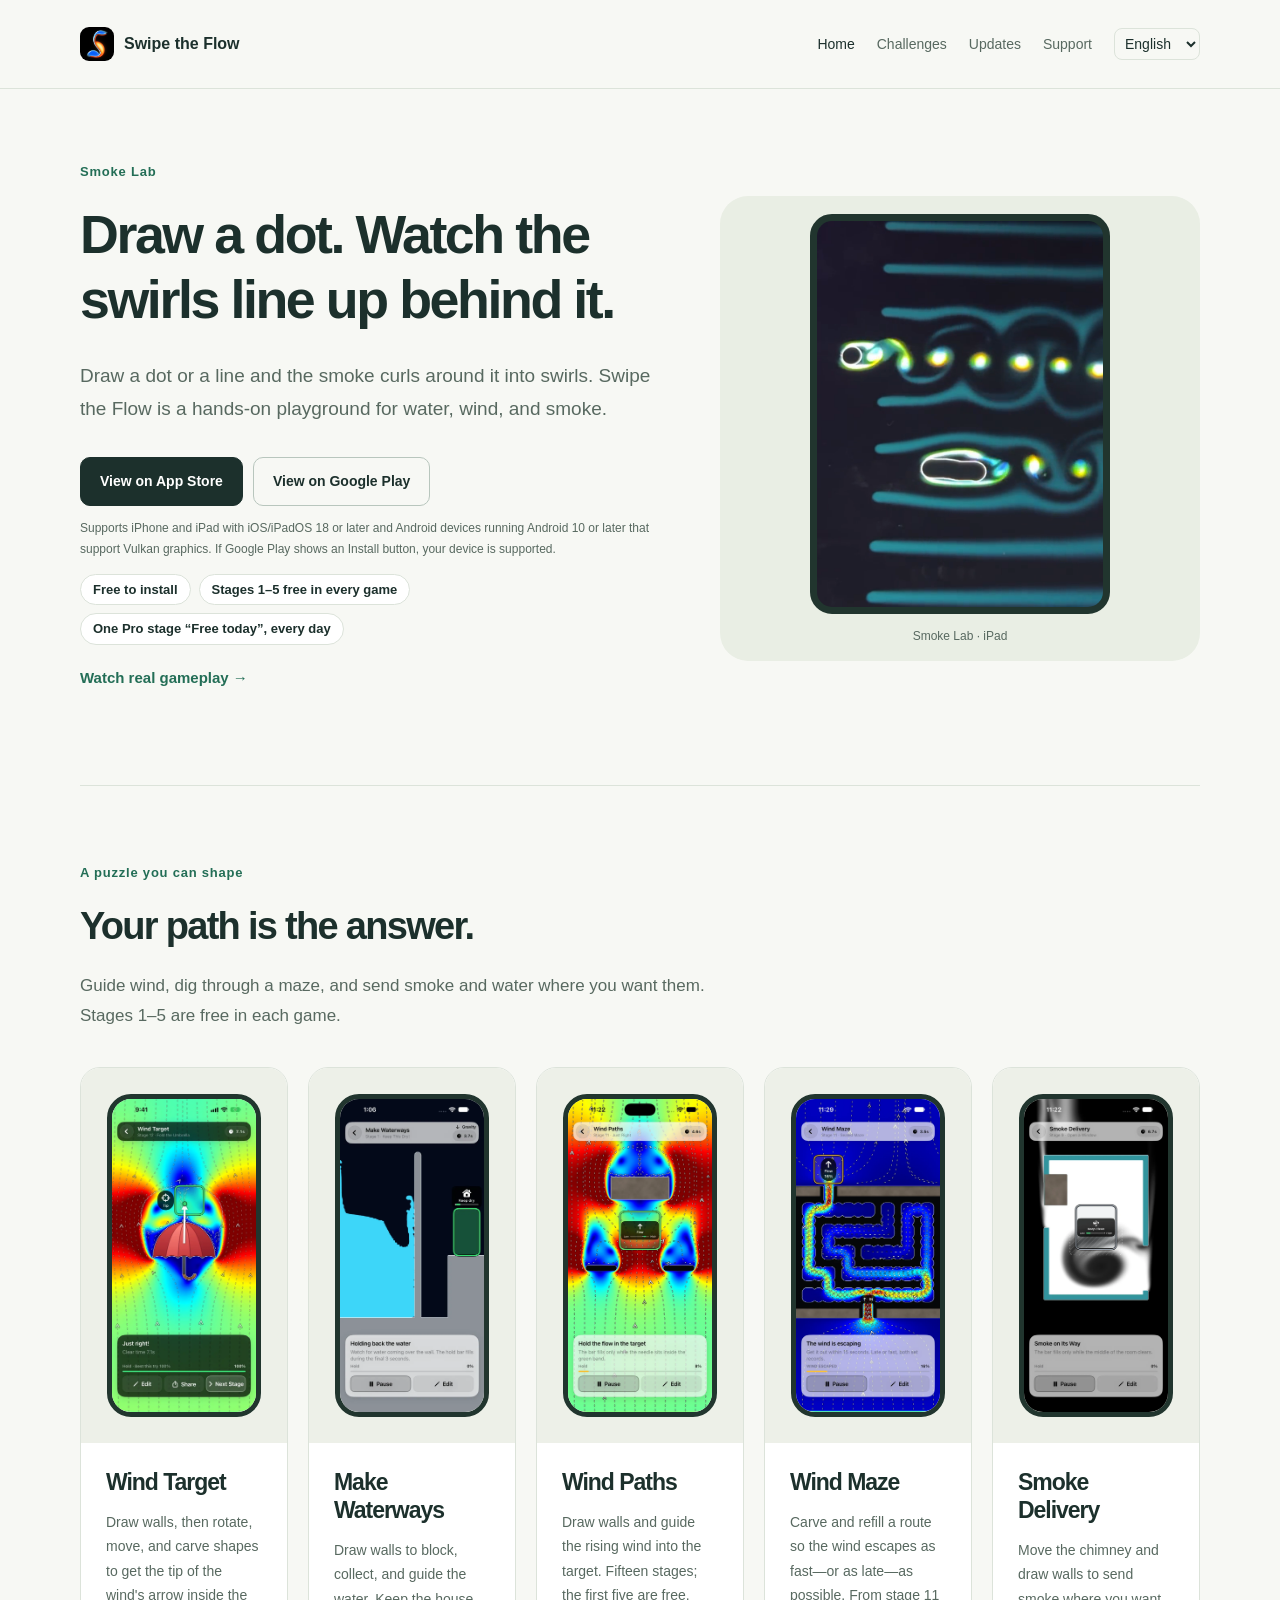
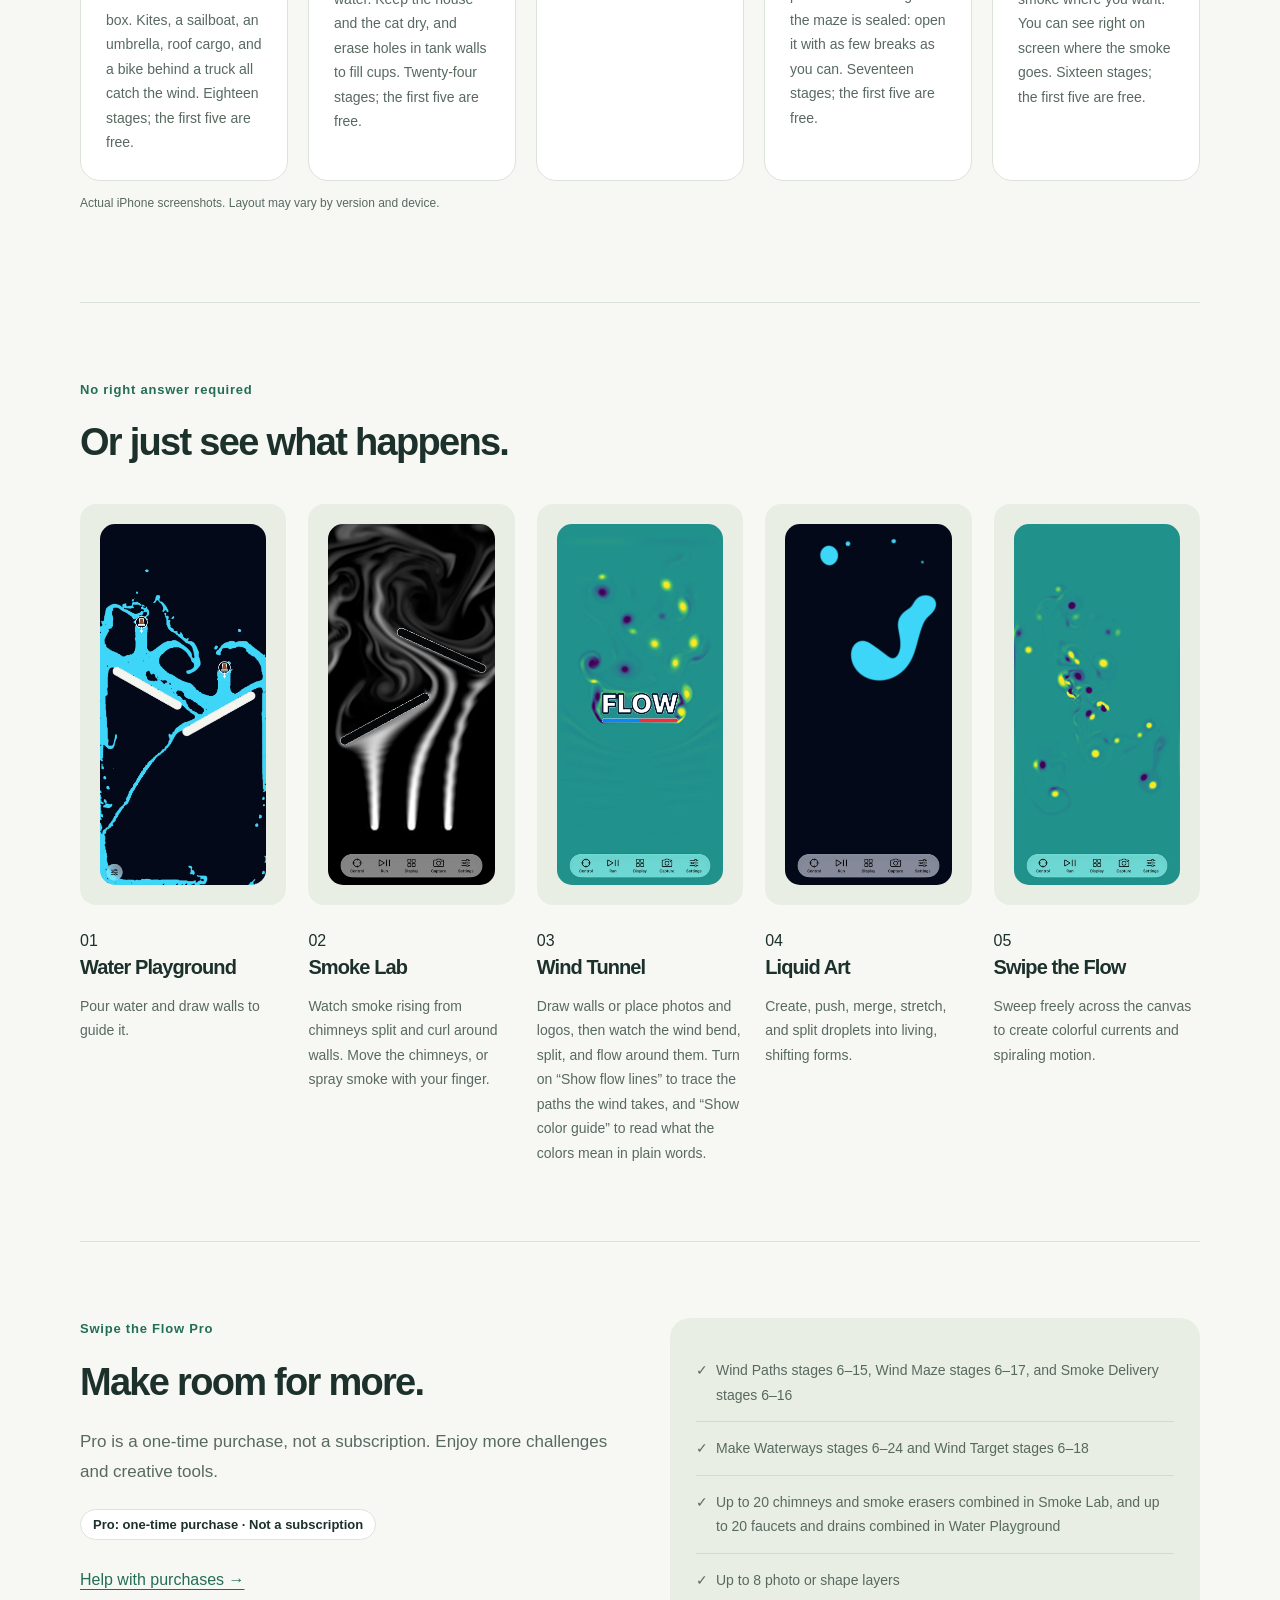
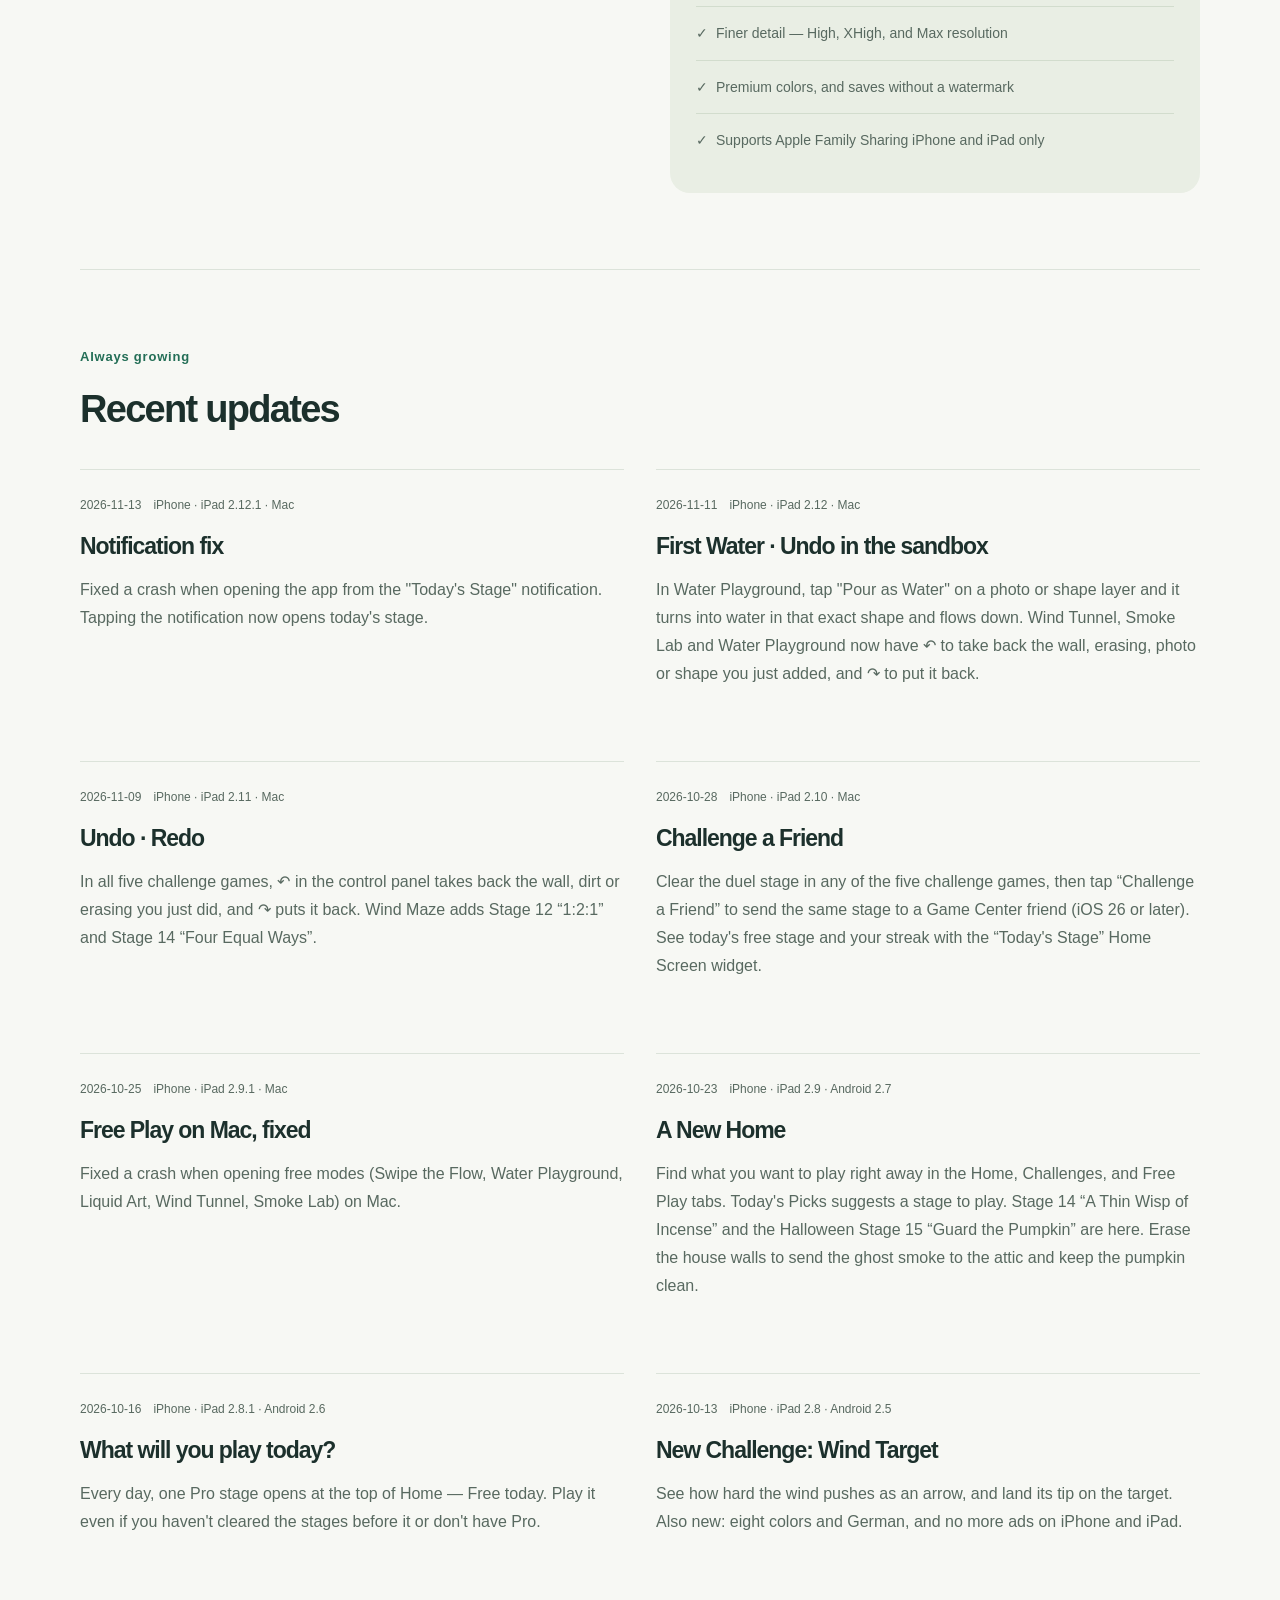
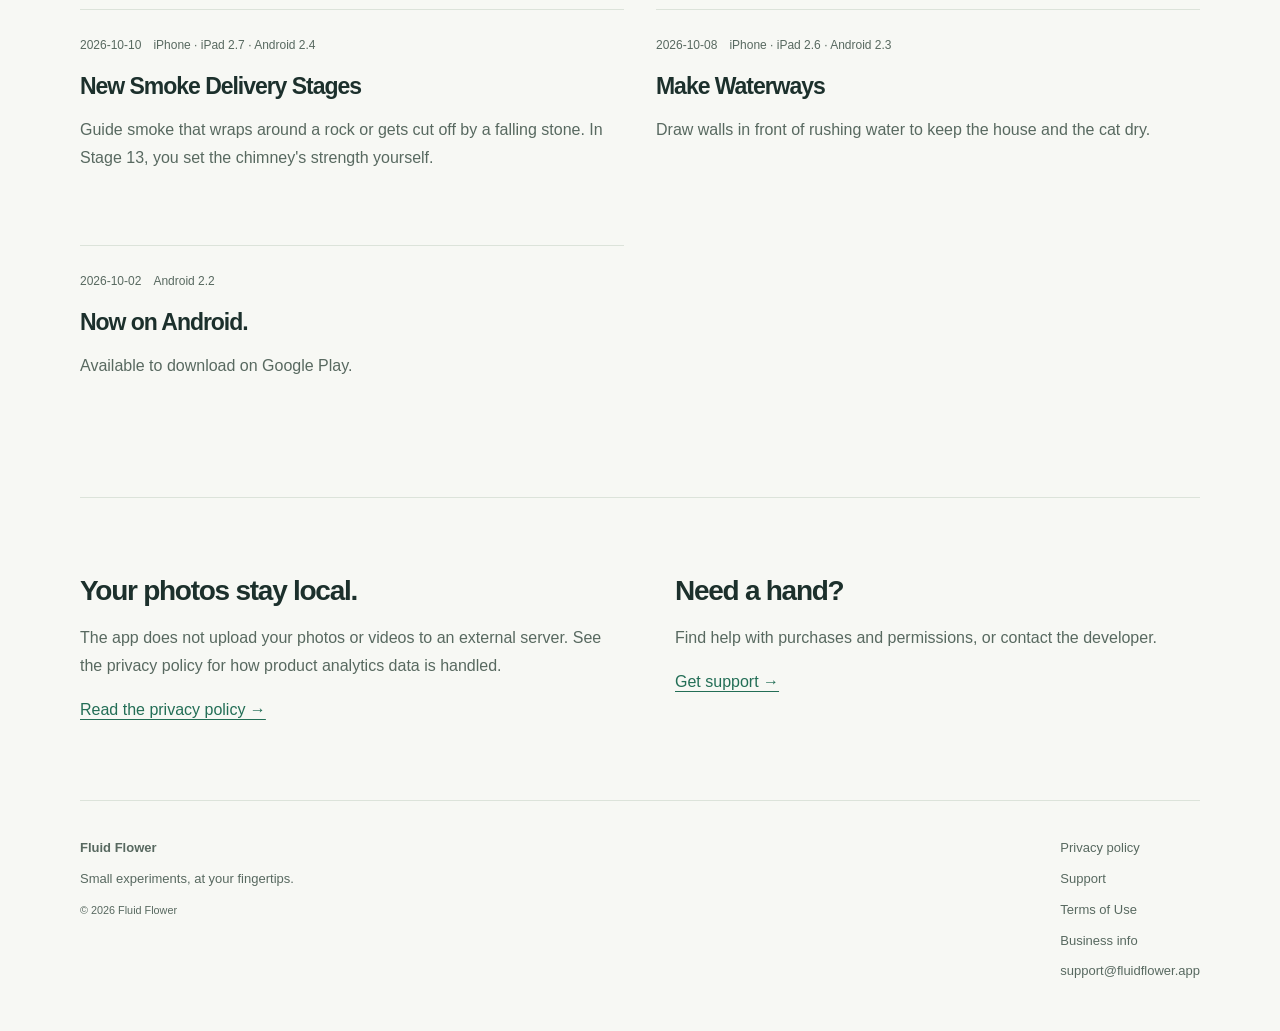
==== commit de92d1f3: "첫 화면을 연기 실험실 네온 소용돌이 영상(iPad)으로 네 언어 문구는 11/13 승인본. 휴대폰 그림 틀을 아이패드 3:4 영상 틀로.  Co-Authored-By: Claud" ====
--- a/index.html
+++ b/index.html
@@ -1,4 +1,4 @@
-<!doctype html><html lang="en"><head><meta charset="utf-8"><meta name="viewport" content="width=device-width,initial-scale=1"><meta name="theme-color" content="#f7f8f4"><meta name="apple-itunes-app" content="app-id=6766940354"><meta name="description" content="Pour water, draw walls, and change the flow with your fingertips. Swipe the Flow is a hands-on playground for water, wind, and smoke."><meta property="og:title" content="Swipe the Flow — Flow Puzzle"><meta property="og:description" content="Pour water, draw walls, and change the flow with your fingertips. Swipe the Flow is a hands-on playground for water, wind, and smoke."><meta property="og:type" content="website"><meta property="og:image" content="https://fluidflower.app/assets/og.jpg"><meta property="og:image:width" content="1200"><meta property="og:image:height" content="630"><meta property="og:image:alt" content="Swipe the Flow — real app screens: Smoke Lab, Water Playground, Wind Tunnel"><meta name="twitter:card" content="summary_large_image"><meta property="og:url" content="https://fluidflower.app/"><link rel="alternate" hreflang="ko" href="https://fluidflower.app/?lang=ko"><link rel="alternate" hreflang="en" href="https://fluidflower.app/?lang=en"><link rel="alternate" hreflang="ja" href="https://fluidflower.app/?lang=ja"><link rel="alternate" hreflang="de" href="https://fluidflower.app/?lang=de"><link rel="alternate" hreflang="x-default" href="https://fluidflower.app/"><link rel="icon" href="/app-icon.png"><link rel="apple-touch-icon" href="/app-icon.png"><link rel="stylesheet" href="/assets/site.css"><script src="/assets/site.js" defer></script><title>Swipe the Flow — Flow Puzzle</title></head><body><a data-ko="본문으로 건너뛰기" data-en="Skip to content" data-ja="本文へ移動" data-de="Zum Inhalt springen" class="skip" href="#main">본문으로 건너뛰기</a><header class="site-header"><div class="shell nav"><a class="brand" href="/"><img src="/app-icon.png" alt="" width="34" height="34"><span>Swipe the Flow</span></a><nav aria-label="Menu" data-aria-ko="메뉴" data-aria-en="Menu" data-aria-ja="メニュー" data-aria-de="Menü"><a data-ko="홈" data-en="Home" data-ja="ホーム" data-de="Start" href="/" aria-current="page">홈</a><a data-ko="도전" data-en="Challenges" data-ja="チャレンジ" data-de="Herausforderungen" href="/#challenges">도전</a><a data-ko="업데이트" data-en="Updates" data-ja="更新情報" data-de="Neuigkeiten" href="/#updates">업데이트</a><a data-ko="고객지원" data-en="Support" data-ja="サポート" data-de="Support" href="/swipe-the-flow-privacy/support.html">고객지원</a><label class="language"><span class="sr-only">언어 · Language · 言語 · Sprache</span><select id="languageSelect"><option value="ko">한국어</option><option value="en">English</option><option value="ja">日本語</option><option value="de">Deutsch</option></select></label></nav></div></header><main id="main" class="shell"><section class="hero"><div class="hero-head"><p data-ko="물 놀이터" data-en="Water Playground" data-ja="水の遊び場" data-de="Wasserspielplatz" class="eyebrow">물 놀이터</p><h1 data-ko="물을 붓고, 나만의 물길 만들기" data-en="Pour water. Make your own waterway." data-ja="水を注いで、自分だけの水路を" data-de="Gieß Wasser. Bau deinen eigenen Wasserweg.">물을 붓고, 나만의 물길 만들기</h1></div><figure class="hero-stage"><div class="phone"><img data-src-ko="/assets/water-ko.webp" data-alt-ko="물 놀이터 · iPhone" data-src-en="/assets/water-en.webp" data-alt-en="Water Playground · iPhone" data-alt-de="Wasserspielplatz · iPhone" data-src-ja="/assets/water-ja.webp" data-src-de="/assets/water-de.webp" data-alt-ja="水の遊び場 · iPhone" alt="물 놀이터 · iPhone" width="660" height="1434" fetchpriority="high" decoding="async"></div><figcaption data-ko="물 놀이터 · iPhone" data-en="Water Playground · iPhone" data-ja="水の遊び場 · iPhone" data-de="Wasserspielplatz · iPhone">물 놀이터 · iPhone</figcaption></figure><div class="hero-body"><p data-ko="물을 붓고, 벽을 그리고, 손가락으로 흐름을 바꿔보세요. Swipe the Flow는 물과 바람, 연기로 직접 만들고 노는 놀이터입니다." data-en="Pour water, draw walls, and change the flow with your fingertips. Swipe the Flow is a hands-on playground for water, wind, and smoke." data-ja="水を注ぎ、壁を描き、指先で流れを変えてみましょう。Swipe the Flowは、水・風・煙で自由に作って遊べるアプリです。" data-de="Gieß Wasser, zeichne Wände und lenke die Strömung mit dem Finger. Swipe the Flow ist ein Spielplatz zum Anfassen – für Wasser, Wind und Rauch." class="lede">물을 붓고, 벽을 그리고, 손가락으로 흐름을 바꿔보세요. Swipe the Flow는 물과 바람, 연기로 직접 만들고 노는 놀이터입니다.</p><div class="actions"><a data-ko="App Store에서 보기" data-en="View on App Store" data-ja="App Store で見る" data-de="Im App Store ansehen" class="button" data-store="apple" href="https://apps.apple.com/app/apple-store/id6766940354?pt=128865715&amp;ct=website&amp;mt=8">App Store에서 보기</a><a data-ko="Google Play에서 보기" data-en="View on Google Play" data-ja="Google Play で見る" data-de="Bei Google Play ansehen" class="button secondary" data-store="play" href="https://play.google.com/store/apps/details?id=io.github.fluidflower.swipetheflow&amp;referrer=utm_source%3Dwebsite%26utm_medium%3Dhomepage">Google Play에서 보기</a></div><p data-ko="iOS·iPadOS 18 이상의 iPhone·iPad와 Android 10 이상이고 Vulkan 그래픽을 지원하는 Android 기기를 지원합니다. Google Play에 설치 버튼이 보이면 쓸 수 있는 기기예요." data-en="Supports iPhone and iPad with iOS/iPadOS 18 or later and Android devices running Android 10 or later that support Vulkan graphics. If Google Play shows an Install button, your device is supported." data-ja="iOS・iPadOS 18 以降の iPhone・iPad と、Android 10 以降で Vulkan グラフィックスに対応した Android 端末に対応しています。Google Play にインストールボタンが表示されれば対応端末です。" data-de="Unterstützt iPhone und iPad ab iOS/iPadOS 18 sowie Android-Geräte ab Android 10 mit Vulkan-Grafikunterstützung. Zeigt Google Play die Schaltfläche „Installieren“, wird dein Gerät unterstützt." class="fine">iOS·iPadOS 18 이상의 iPhone·iPad와 Android 10 이상이고 Vulkan 그래픽을 지원하는 Android 기기를 지원합니다. Google Play에 설치 버튼이 보이면 쓸 수 있는 기기예요.</p><ul class="free-box hero-free" aria-label="What's free" data-aria-ko="무료로 할 수 있는 것" data-aria-en="What's free" data-aria-ja="無料でできること" data-aria-de="Was gratis ist"><li data-ko="설치 무료" data-en="Free to install" data-ja="インストール無料" data-de="Kostenlos installieren">설치 무료</li><li data-ko="게임마다 1~5단계 무료" data-en="Stages 1–5 free in every game" data-ja="どのゲームもステージ1〜5は無料" data-de="In jedem Spiel Level 1–5 gratis">게임마다 1~5단계 무료</li><li data-ko="매일 Pro 판 하나 「오늘 무료」" data-en="One Pro stage “Free today”, every day" data-ja="毎日Proステージがひとつ「今日無料」" data-de="Jeden Tag ein Pro-Level „Heute gratis“">매일 Pro 판 하나 「오늘 무료」</li></ul><button data-ko="실제 플레이 영상 보기 →" data-en="Watch real gameplay →" data-ja="実際のプレイを見る →" data-de="Echtes Gameplay ansehen →" id="open-film" type="button" class="text-button">실제 플레이 영상 보기 →</button></div></section><section class="section" id="challenges"><p data-ko="길을 만드는 퍼즐" data-en="A puzzle you can shape" data-ja="道をつくるパズル" data-de="Ein Rätsel, das du formst" class="eyebrow">길을 만드는 퍼즐</p><h2 data-ko="당신이 그린 길이, 답이 됩니다." data-en="Your path is the answer." data-ja="あなたの描く道が、答えになる。" data-de="Dein Weg ist die Lösung." >당신이 그린 길이, 답이 됩니다.</h2><p data-ko="바람을 보내고, 미로를 뚫고, 연기와 물을 원하는 곳으로. 다섯 게임 모두 1~5단계가 무료입니다." data-en="Guide wind, dig through a maze, and send smoke and water where you want them. Stages 1–5 are free in each game." data-ja="風を導き、迷路を掘り、煙と水を狙った場所へ。どのゲームもステージ1〜5は無料です。" data-de="Lenke den Wind, grab dich durch ein Labyrinth und bring Rauch und Wasser dorthin, wo du sie willst. In jedem Spiel sind Level 1–5 kostenlos." class="section-copy">바람을 보내고, 미로를 뚫고, 연기와 물을 원하는 곳으로. 다섯 게임 모두 1~5단계가 무료입니다.</p><div class="challenge-grid"><article class="challenge"><div class="capture"><img data-src-ko="/assets/target-ko.webp" data-alt-ko="바람 과녁 실제 화면" data-src-en="/assets/target-en.webp" data-alt-en="Wind Target gameplay" data-alt-de="Windziel – echter Bildschirm" data-src-ja="/assets/target-ja.webp" data-src-de="/assets/target-de.webp" data-alt-ja="風のまとの実際の画面" alt="바람 과녁 실제 화면" width="660" height="1434" loading="lazy" decoding="async"></div><div class="card-copy">
+<!doctype html><html lang="en"><head><meta charset="utf-8"><meta name="viewport" content="width=device-width,initial-scale=1"><meta name="theme-color" content="#f7f8f4"><meta name="apple-itunes-app" content="app-id=6766940354"><meta name="description" content="Pour water, draw walls, and change the flow with your fingertips. Swipe the Flow is a hands-on playground for water, wind, and smoke."><meta property="og:title" content="Swipe the Flow — Flow Puzzle"><meta property="og:description" content="Pour water, draw walls, and change the flow with your fingertips. Swipe the Flow is a hands-on playground for water, wind, and smoke."><meta property="og:type" content="website"><meta property="og:image" content="https://fluidflower.app/assets/og.jpg"><meta property="og:image:width" content="1200"><meta property="og:image:height" content="630"><meta property="og:image:alt" content="Swipe the Flow — real app screens: Smoke Lab, Water Playground, Wind Tunnel"><meta name="twitter:card" content="summary_large_image"><meta property="og:url" content="https://fluidflower.app/"><link rel="alternate" hreflang="ko" href="https://fluidflower.app/?lang=ko"><link rel="alternate" hreflang="en" href="https://fluidflower.app/?lang=en"><link rel="alternate" hreflang="ja" href="https://fluidflower.app/?lang=ja"><link rel="alternate" hreflang="de" href="https://fluidflower.app/?lang=de"><link rel="alternate" hreflang="x-default" href="https://fluidflower.app/"><link rel="icon" href="/app-icon.png"><link rel="apple-touch-icon" href="/app-icon.png"><link rel="stylesheet" href="/assets/site.css"><script src="/assets/site.js" defer></script><title>Swipe the Flow — Flow Puzzle</title></head><body><a data-ko="본문으로 건너뛰기" data-en="Skip to content" data-ja="本文へ移動" data-de="Zum Inhalt springen" class="skip" href="#main">본문으로 건너뛰기</a><header class="site-header"><div class="shell nav"><a class="brand" href="/"><img src="/app-icon.png" alt="" width="34" height="34"><span>Swipe the Flow</span></a><nav aria-label="Menu" data-aria-ko="메뉴" data-aria-en="Menu" data-aria-ja="メニュー" data-aria-de="Menü"><a data-ko="홈" data-en="Home" data-ja="ホーム" data-de="Start" href="/" aria-current="page">홈</a><a data-ko="도전" data-en="Challenges" data-ja="チャレンジ" data-de="Herausforderungen" href="/#challenges">도전</a><a data-ko="업데이트" data-en="Updates" data-ja="更新情報" data-de="Neuigkeiten" href="/#updates">업데이트</a><a data-ko="고객지원" data-en="Support" data-ja="サポート" data-de="Support" href="/swipe-the-flow-privacy/support.html">고객지원</a><label class="language"><span class="sr-only">언어 · Language · 言語 · Sprache</span><select id="languageSelect"><option value="ko">한국어</option><option value="en">English</option><option value="ja">日本語</option><option value="de">Deutsch</option></select></label></nav></div></header><main id="main" class="shell"><section class="hero"><div class="hero-head"><p data-ko="연기 실험실" data-en="Smoke Lab" data-ja="煙ラボ" data-de="Rauchlabor" class="eyebrow">연기 실험실</p><h1 data-ko="점 하나 찍으면, 뒤로 소용돌이가 줄지어" data-en="Draw a dot. Watch the swirls line up behind it." data-ja="点をひとつ描くと、うしろに渦が並ぶ" data-de="Mal einen Punkt. Dahinter reihen sich die Wirbel.">점 하나 찍으면, 뒤로 소용돌이가 줄지어</h1></div><figure class="hero-stage"><div class="tablet"><video src="/assets/hero-neon.mp4" poster="/assets/hero-neon-poster.png" autoplay muted loop playsinline preload="metadata" aria-label="Smoke Lab · iPad" data-aria-ko="연기 실험실 · iPad" data-aria-en="Smoke Lab · iPad" data-aria-ja="煙ラボ · iPad" data-aria-de="Rauchlabor · iPad"></video></div><figcaption data-ko="연기 실험실 · iPad" data-en="Smoke Lab · iPad" data-ja="煙ラボ · iPad" data-de="Rauchlabor · iPad">연기 실험실 · iPad</figcaption></figure><div class="hero-body"><p data-ko="점이나 선을 그리면 연기가 그 둘레를 돌며 소용돌이를 만들어요. Swipe the Flow는 물과 바람, 연기로 직접 만들고 노는 놀이터입니다." data-en="Draw a dot or a line and the smoke curls around it into swirls. Swipe the Flow is a hands-on playground for water, wind, and smoke." data-ja="点や線を描くと、煙がそのまわりを回って渦をつくります。Swipe the Flowは、水・風・煙で自由に作って遊べるアプリです。" data-de="Zeichne einen Punkt oder eine Linie, und der Rauch wirbelt drumherum. Swipe the Flow ist ein Spielplatz zum Anfassen – für Wasser, Wind und Rauch." class="lede">점이나 선을 그리면 연기가 그 둘레를 돌며 소용돌이를 만들어요. Swipe the Flow는 물과 바람, 연기로 직접 만들고 노는 놀이터입니다.</p><div class="actions"><a data-ko="App Store에서 보기" data-en="View on App Store" data-ja="App Store で見る" data-de="Im App Store ansehen" class="button" data-store="apple" href="https://apps.apple.com/app/apple-store/id6766940354?pt=128865715&amp;ct=website&amp;mt=8">App Store에서 보기</a><a data-ko="Google Play에서 보기" data-en="View on Google Play" data-ja="Google Play で見る" data-de="Bei Google Play ansehen" class="button secondary" data-store="play" href="https://play.google.com/store/apps/details?id=io.github.fluidflower.swipetheflow&amp;referrer=utm_source%3Dwebsite%26utm_medium%3Dhomepage">Google Play에서 보기</a></div><p data-ko="iOS·iPadOS 18 이상의 iPhone·iPad와 Android 10 이상이고 Vulkan 그래픽을 지원하는 Android 기기를 지원합니다. Google Play에 설치 버튼이 보이면 쓸 수 있는 기기예요." data-en="Supports iPhone and iPad with iOS/iPadOS 18 or later and Android devices running Android 10 or later that support Vulkan graphics. If Google Play shows an Install button, your device is supported." data-ja="iOS・iPadOS 18 以降の iPhone・iPad と、Android 10 以降で Vulkan グラフィックスに対応した Android 端末に対応しています。Google Play にインストールボタンが表示されれば対応端末です。" data-de="Unterstützt iPhone und iPad ab iOS/iPadOS 18 sowie Android-Geräte ab Android 10 mit Vulkan-Grafikunterstützung. Zeigt Google Play die Schaltfläche „Installieren“, wird dein Gerät unterstützt." class="fine">iOS·iPadOS 18 이상의 iPhone·iPad와 Android 10 이상이고 Vulkan 그래픽을 지원하는 Android 기기를 지원합니다. Google Play에 설치 버튼이 보이면 쓸 수 있는 기기예요.</p><ul class="free-box hero-free" aria-label="What's free" data-aria-ko="무료로 할 수 있는 것" data-aria-en="What's free" data-aria-ja="無料でできること" data-aria-de="Was gratis ist"><li data-ko="설치 무료" data-en="Free to install" data-ja="インストール無料" data-de="Kostenlos installieren">설치 무료</li><li data-ko="게임마다 1~5단계 무료" data-en="Stages 1–5 free in every game" data-ja="どのゲームもステージ1〜5は無料" data-de="In jedem Spiel Level 1–5 gratis">게임마다 1~5단계 무료</li><li data-ko="매일 Pro 판 하나 「오늘 무료」" data-en="One Pro stage “Free today”, every day" data-ja="毎日Proステージがひとつ「今日無料」" data-de="Jeden Tag ein Pro-Level „Heute gratis“">매일 Pro 판 하나 「오늘 무료」</li></ul><button data-ko="실제 플레이 영상 보기 →" data-en="Watch real gameplay →" data-ja="実際のプレイを見る →" data-de="Echtes Gameplay ansehen →" id="open-film" type="button" class="text-button">실제 플레이 영상 보기 →</button></div></section><section class="section" id="challenges"><p data-ko="길을 만드는 퍼즐" data-en="A puzzle you can shape" data-ja="道をつくるパズル" data-de="Ein Rätsel, das du formst" class="eyebrow">길을 만드는 퍼즐</p><h2 data-ko="당신이 그린 길이, 답이 됩니다." data-en="Your path is the answer." data-ja="あなたの描く道が、答えになる。" data-de="Dein Weg ist die Lösung." >당신이 그린 길이, 답이 됩니다.</h2><p data-ko="바람을 보내고, 미로를 뚫고, 연기와 물을 원하는 곳으로. 다섯 게임 모두 1~5단계가 무료입니다." data-en="Guide wind, dig through a maze, and send smoke and water where you want them. Stages 1–5 are free in each game." data-ja="風を導き、迷路を掘り、煙と水を狙った場所へ。どのゲームもステージ1〜5は無料です。" data-de="Lenke den Wind, grab dich durch ein Labyrinth und bring Rauch und Wasser dorthin, wo du sie willst. In jedem Spiel sind Level 1–5 kostenlos." class="section-copy">바람을 보내고, 미로를 뚫고, 연기와 물을 원하는 곳으로. 다섯 게임 모두 1~5단계가 무료입니다.</p><div class="challenge-grid"><article class="challenge"><div class="capture"><img data-src-ko="/assets/target-ko.webp" data-alt-ko="바람 과녁 실제 화면" data-src-en="/assets/target-en.webp" data-alt-en="Wind Target gameplay" data-alt-de="Windziel – echter Bildschirm" data-src-ja="/assets/target-ja.webp" data-src-de="/assets/target-de.webp" data-alt-ja="風のまとの実際の画面" alt="바람 과녁 실제 화면" width="660" height="1434" loading="lazy" decoding="async"></div><div class="card-copy">
               <h3 data-lang data-ko="바람 과녁" data-en="Wind Target" data-ja="風のまと" data-de="Windziel">바람 과녁</h3>
               <p data-lang data-ko="벽을 그리고, 그림을 돌리고 옮기고 깎아서 바람이 미는 화살표의 끝을 네모 안에 넣으세요. 연·돛단배·우산·지붕 짐·트럭 뒤 자전거가 바람을 받아요. 18단계, 1~5단계는 무료." data-en="Draw walls, then rotate, move, and carve shapes to get the tip of the wind&#x27;s arrow inside the box. Kites, a sailboat, an umbrella, roof cargo, and a bike behind a truck all catch the wind. Eighteen stages; the first five are free." data-ja="壁を描き、絵を回したり動かしたり削ったりして、風が押す矢印の先を四角の中に入れましょう。凧、ヨット、傘、屋根の荷物、トラックの後ろの自転車が風を受けます。全18ステージ、1〜5ステージは無料。" data-de="Zeichne Wände, dreh, verschieb und radiere Formen, bis die Spitze des Windpfeils im Zielfeld liegt. Drachen, ein Segelboot, ein Schirm, Dachgepäck und ein Fahrrad hinter einem Lkw fangen den Wind. 18 Level, die ersten fünf sind kostenlos.">벽을 그리고, 그림을 돌리고 옮기고 깎아서 바람이 미는 화살표의 끝을 네모 안에 넣으세요. 연·돛단배·우산·지붕 짐·트럭 뒤 자전거가 바람을 받아요. 18단계, 1~5단계는 무료.</p>
               
--- a/assets/site.css
+++ b/assets/site.css
@@ -181,4 +181,5 @@
 .pro-list .check{flex:none}
 /* 한국어용 keep-all이 일본어에선 「。」만 다음 줄로 밀어낸다 — 일본어는 일반 줄바꿈 */
 html:lang(ja) body{word-break:normal;line-break:strict}
-.free-box.hero-free{margin:14px 0 16px}+.free-box.hero-free{margin:14px 0 16px}
+.tablet{width:min(300px,100%);margin:auto;border:7px solid #21352e;border-radius:22px;overflow:hidden;background:#21352e;aspect-ratio:3/4}.tablet video{display:block;width:100%;height:100%;object-fit:cover}
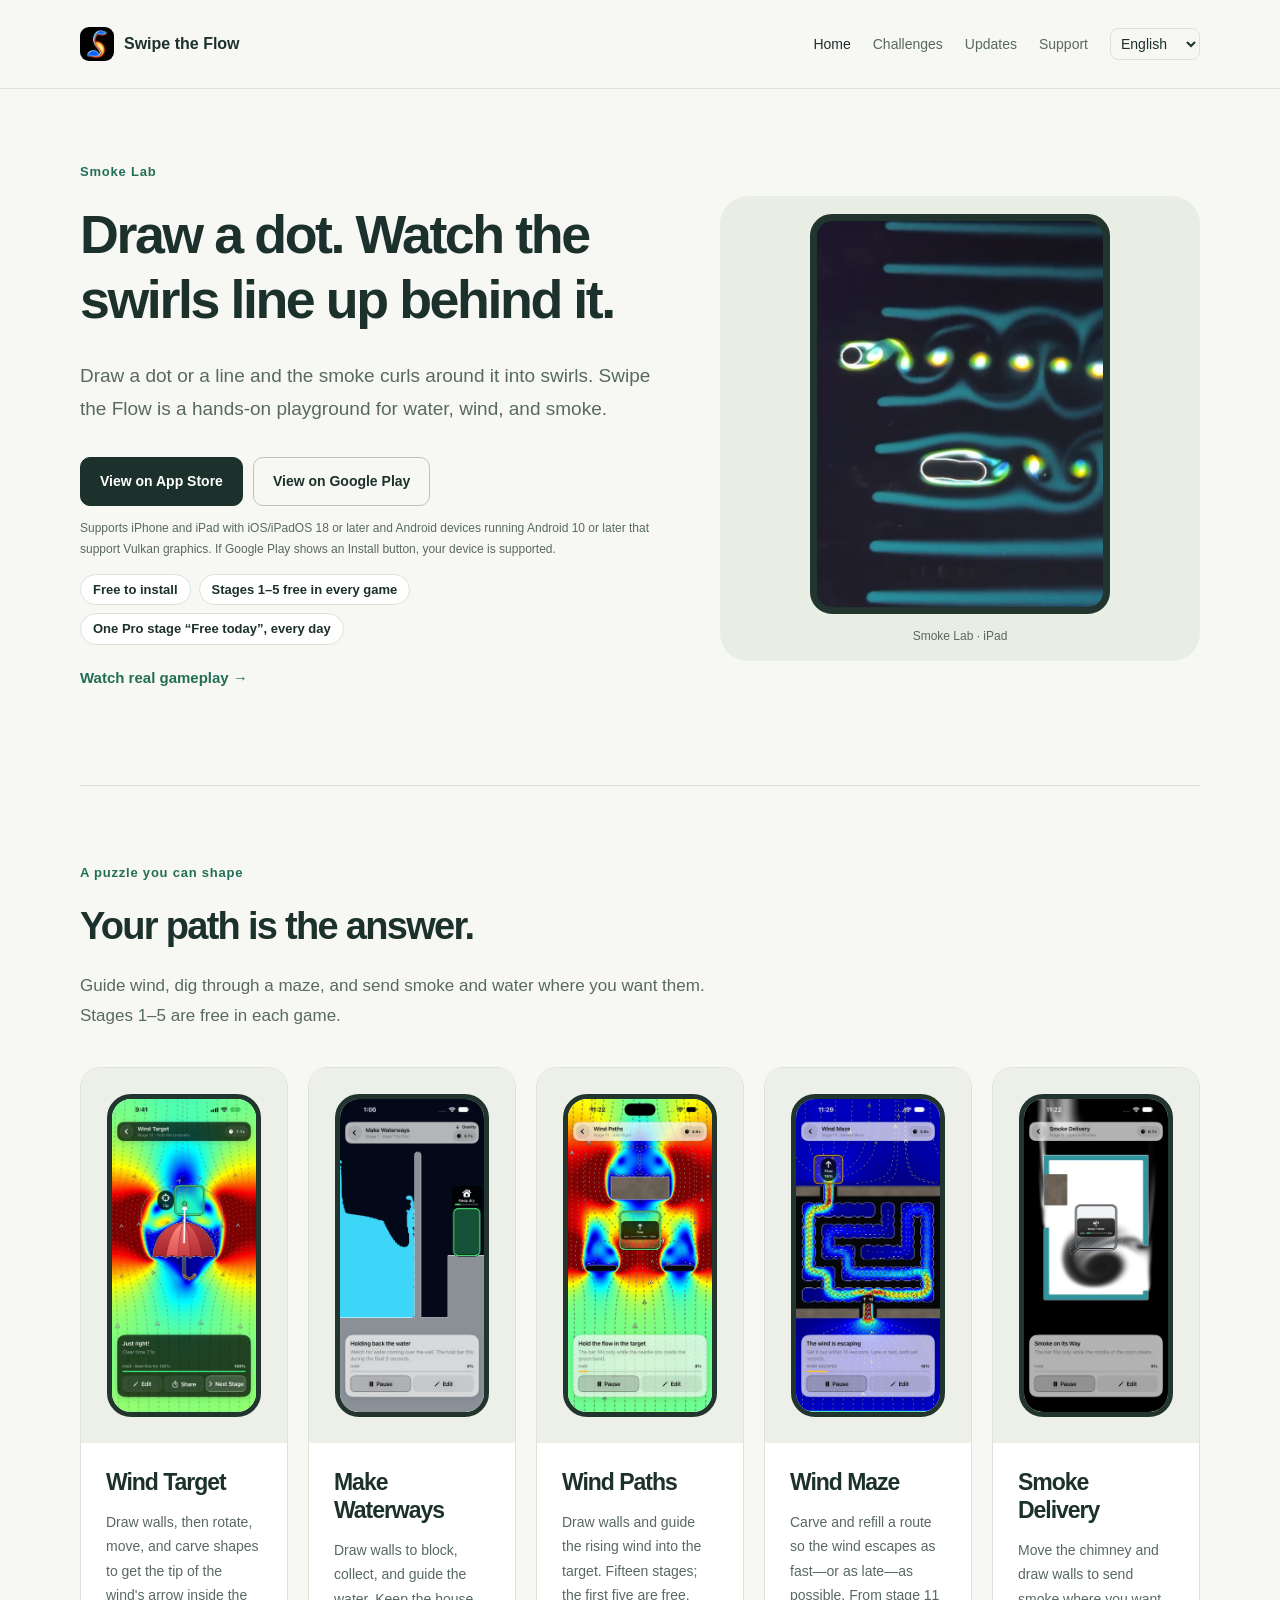
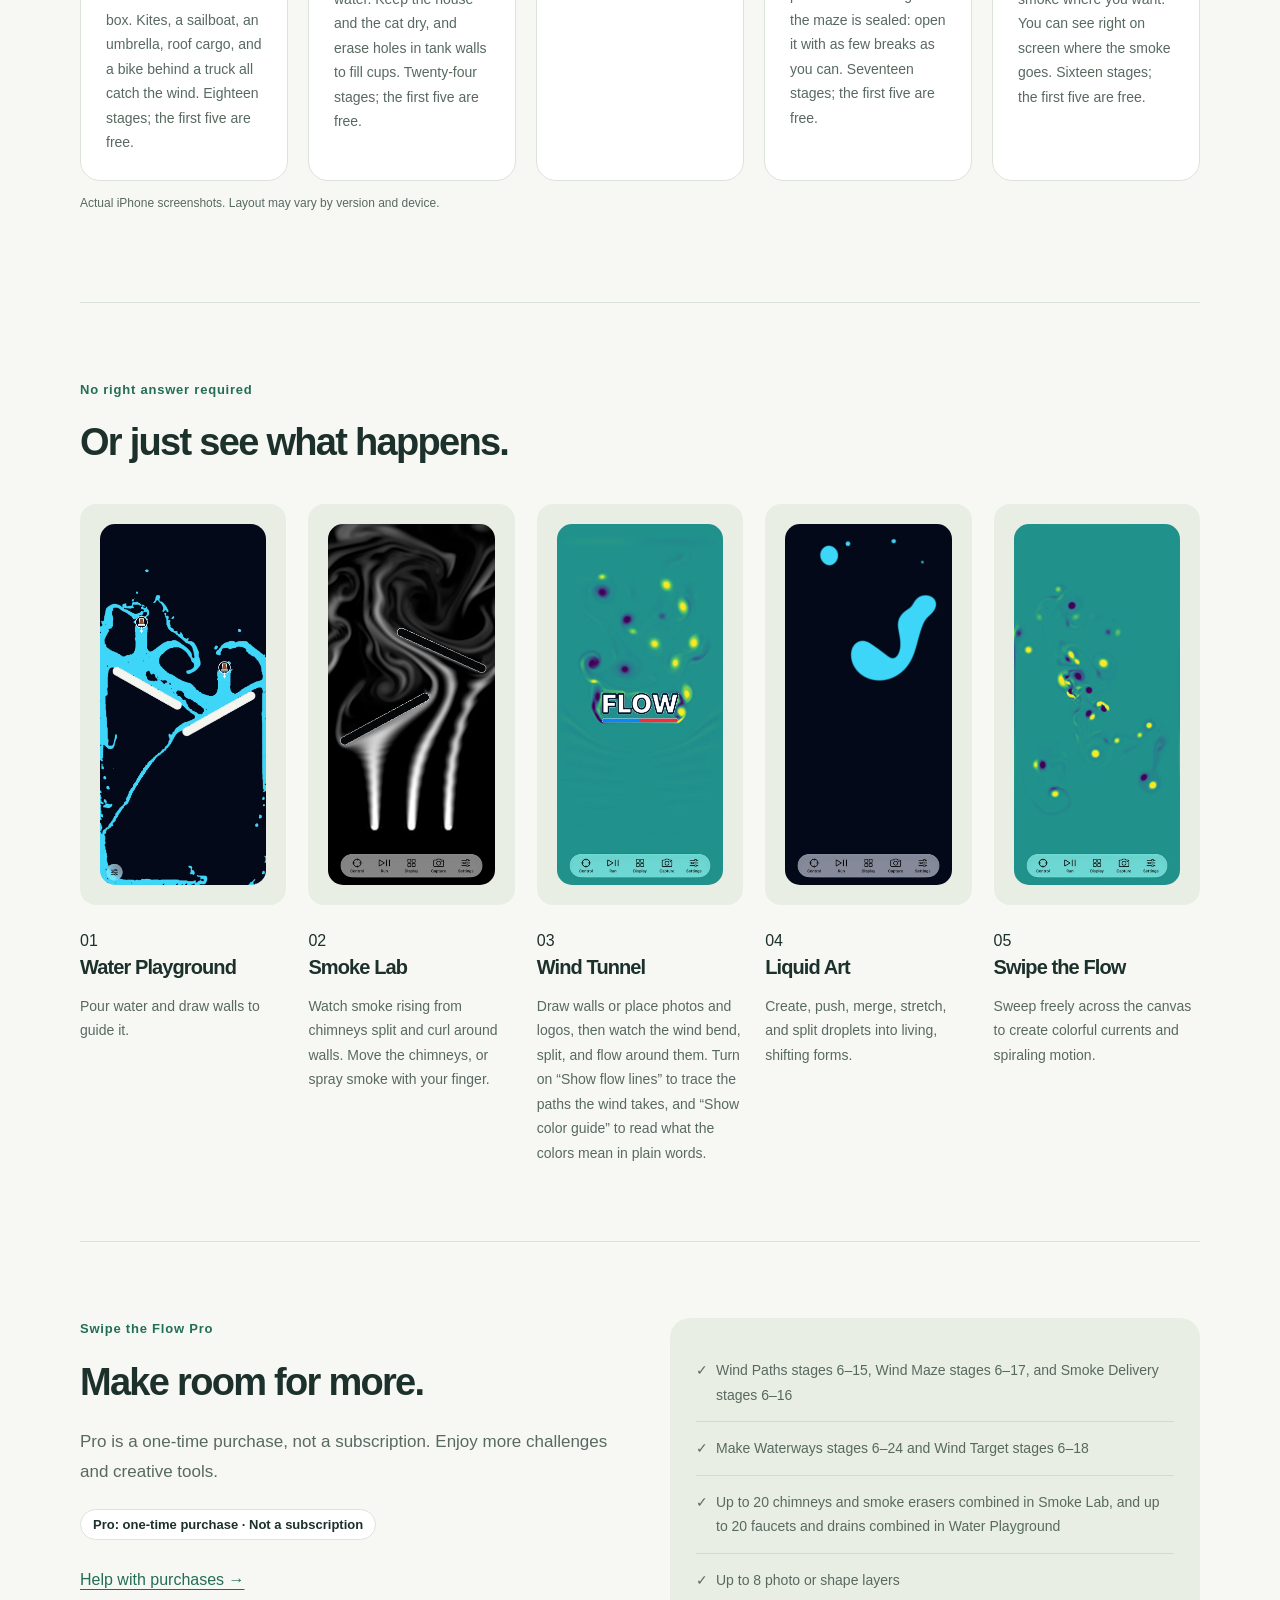
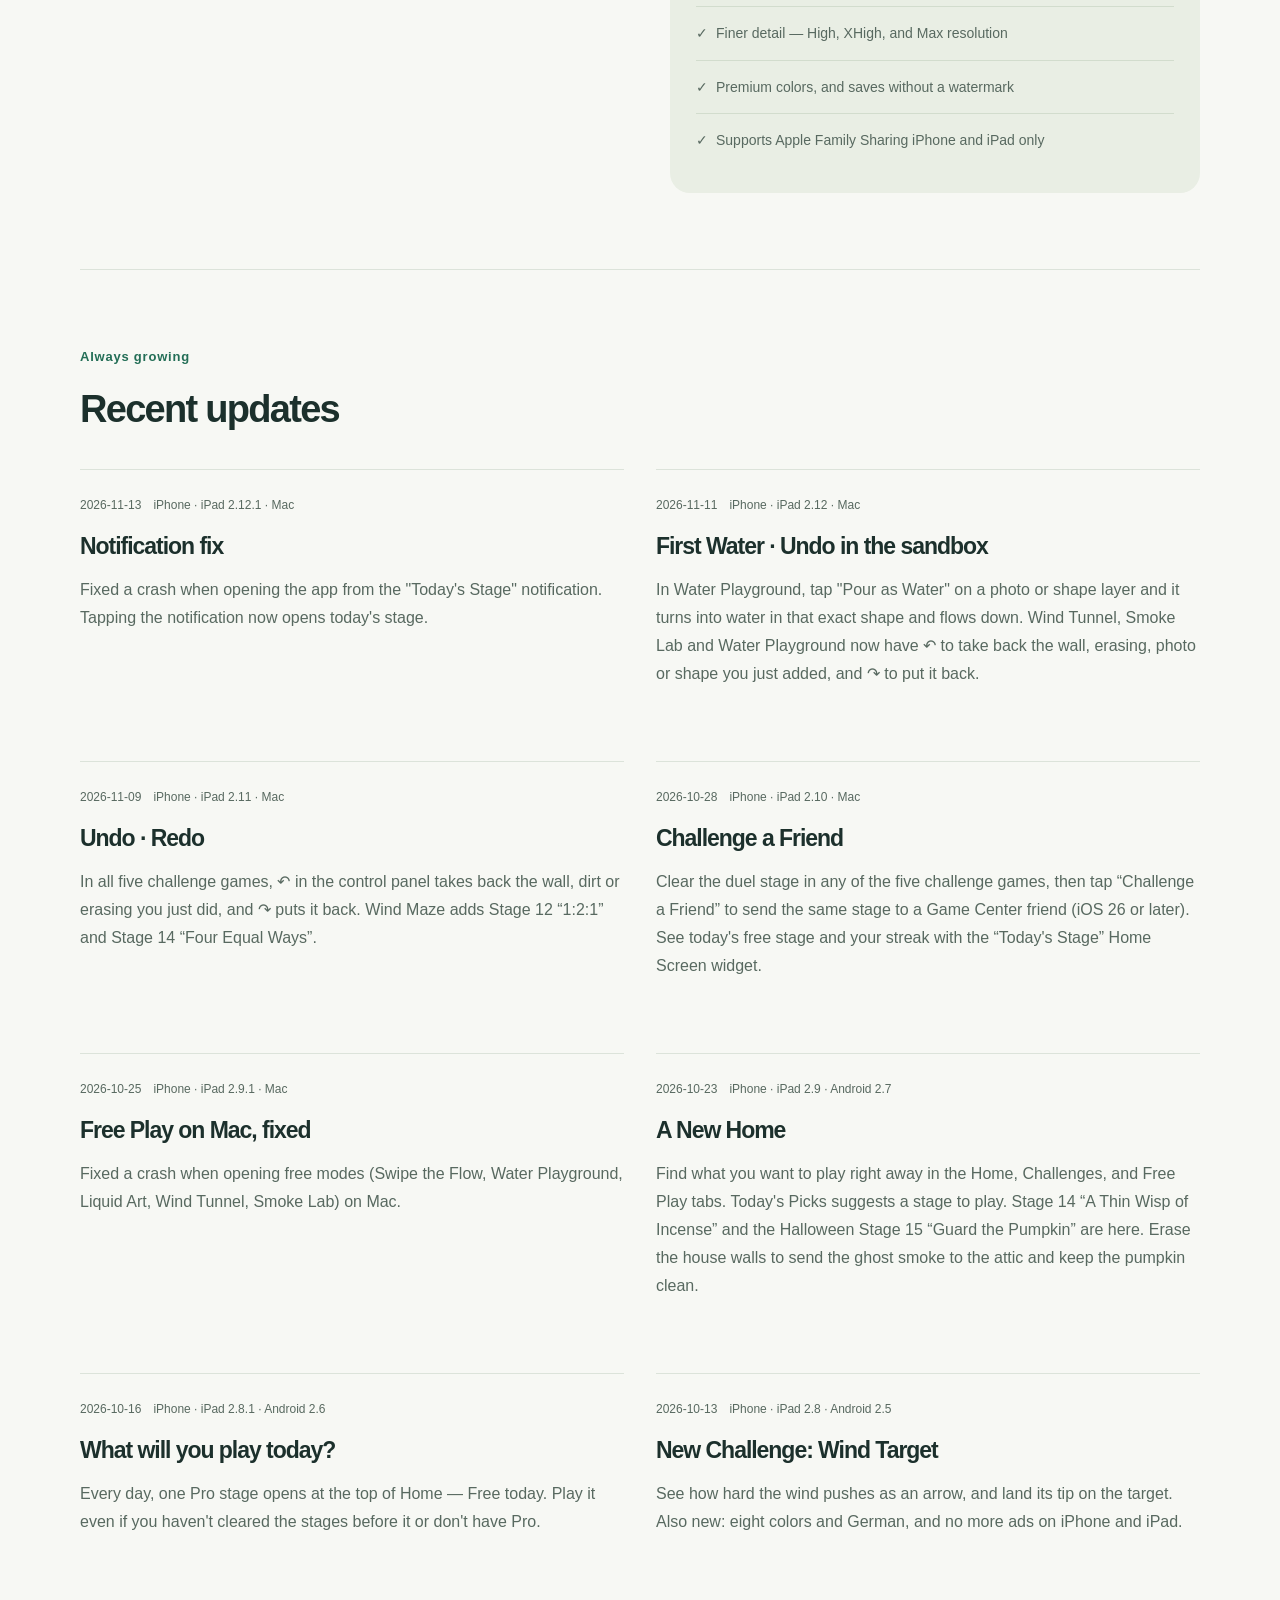
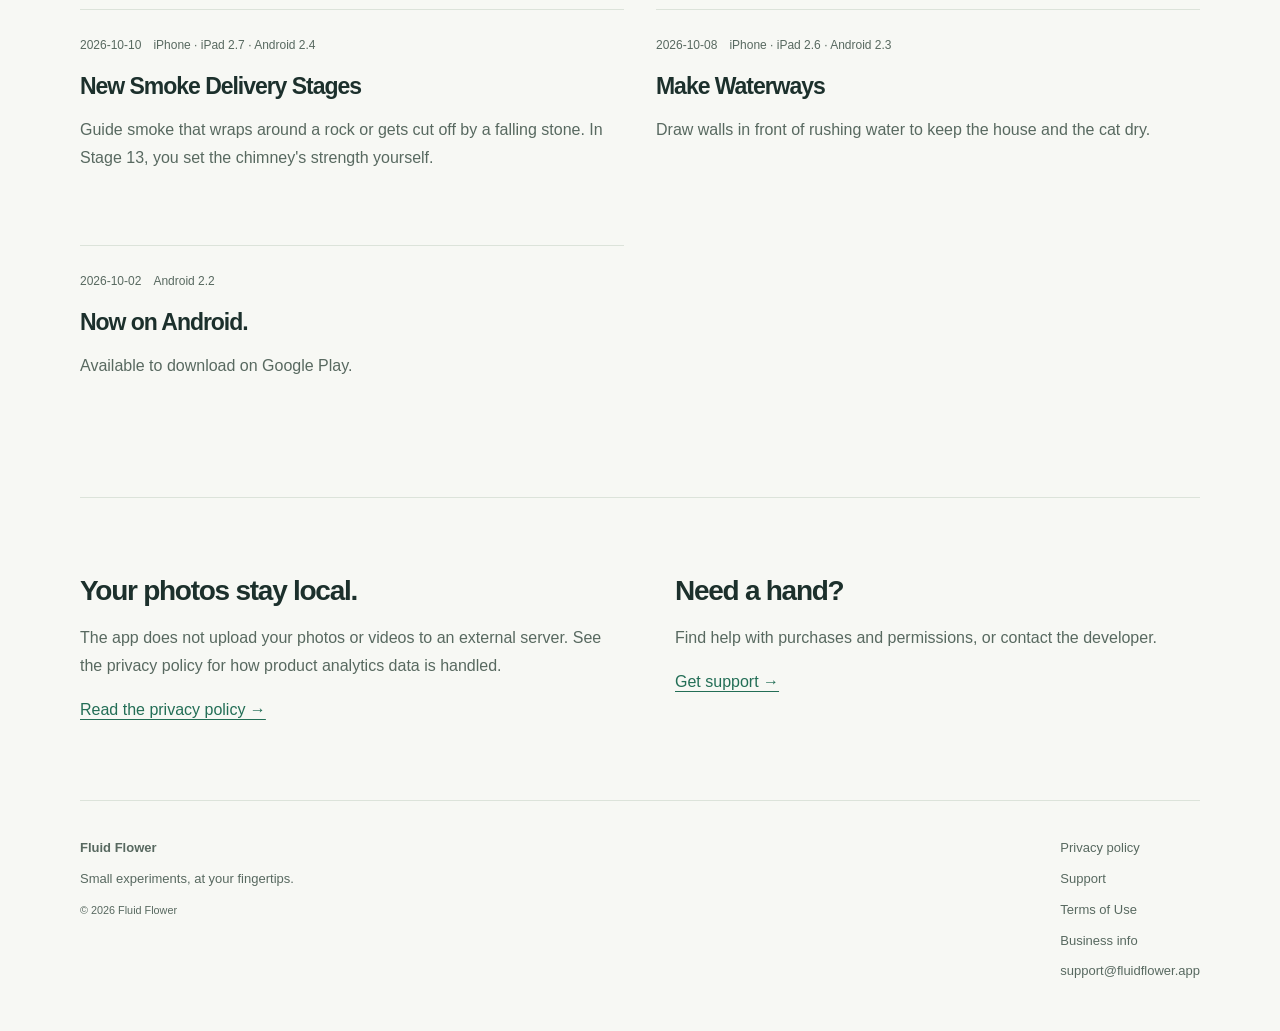
==== commit eb024528: "중국어 간체 초안 — 홈페이지·Android 안내·사업자 정보, 언어 고르기 zh(번체 브라우저는 간체로 안 보냄) 앱 세 개에 중국어 간체가 들어가(LBM2DApp T1164) " ====
--- a/index.html
+++ b/index.html
@@ -1,49 +1,49 @@
-<!doctype html><html lang="en"><head><meta charset="utf-8"><meta name="viewport" content="width=device-width,initial-scale=1"><meta name="theme-color" content="#f7f8f4"><meta name="apple-itunes-app" content="app-id=6766940354"><meta name="description" content="Pour water, draw walls, and change the flow with your fingertips. Swipe the Flow is a hands-on playground for water, wind, and smoke."><meta property="og:title" content="Swipe the Flow — Flow Puzzle"><meta property="og:description" content="Pour water, draw walls, and change the flow with your fingertips. Swipe the Flow is a hands-on playground for water, wind, and smoke."><meta property="og:type" content="website"><meta property="og:image" content="https://fluidflower.app/assets/og.jpg"><meta property="og:image:width" content="1200"><meta property="og:image:height" content="630"><meta property="og:image:alt" content="Swipe the Flow — real app screens: Smoke Lab, Water Playground, Wind Tunnel"><meta name="twitter:card" content="summary_large_image"><meta property="og:url" content="https://fluidflower.app/"><link rel="alternate" hreflang="ko" href="https://fluidflower.app/?lang=ko"><link rel="alternate" hreflang="en" href="https://fluidflower.app/?lang=en"><link rel="alternate" hreflang="ja" href="https://fluidflower.app/?lang=ja"><link rel="alternate" hreflang="de" href="https://fluidflower.app/?lang=de"><link rel="alternate" hreflang="x-default" href="https://fluidflower.app/"><link rel="icon" href="/app-icon.png"><link rel="apple-touch-icon" href="/app-icon.png"><link rel="stylesheet" href="/assets/site.css"><script src="/assets/site.js" defer></script><title>Swipe the Flow — Flow Puzzle</title></head><body><a data-ko="본문으로 건너뛰기" data-en="Skip to content" data-ja="本文へ移動" data-de="Zum Inhalt springen" class="skip" href="#main">본문으로 건너뛰기</a><header class="site-header"><div class="shell nav"><a class="brand" href="/"><img src="/app-icon.png" alt="" width="34" height="34"><span>Swipe the Flow</span></a><nav aria-label="Menu" data-aria-ko="메뉴" data-aria-en="Menu" data-aria-ja="メニュー" data-aria-de="Menü"><a data-ko="홈" data-en="Home" data-ja="ホーム" data-de="Start" href="/" aria-current="page">홈</a><a data-ko="도전" data-en="Challenges" data-ja="チャレンジ" data-de="Herausforderungen" href="/#challenges">도전</a><a data-ko="업데이트" data-en="Updates" data-ja="更新情報" data-de="Neuigkeiten" href="/#updates">업데이트</a><a data-ko="고객지원" data-en="Support" data-ja="サポート" data-de="Support" href="/swipe-the-flow-privacy/support.html">고객지원</a><label class="language"><span class="sr-only">언어 · Language · 言語 · Sprache</span><select id="languageSelect"><option value="ko">한국어</option><option value="en">English</option><option value="ja">日本語</option><option value="de">Deutsch</option></select></label></nav></div></header><main id="main" class="shell"><section class="hero"><div class="hero-head"><p data-ko="연기 실험실" data-en="Smoke Lab" data-ja="煙ラボ" data-de="Rauchlabor" class="eyebrow">연기 실험실</p><h1 data-ko="점 하나 찍으면, 뒤로 소용돌이가 줄지어" data-en="Draw a dot. Watch the swirls line up behind it." data-ja="点をひとつ描くと、うしろに渦が並ぶ" data-de="Mal einen Punkt. Dahinter reihen sich die Wirbel.">점 하나 찍으면, 뒤로 소용돌이가 줄지어</h1></div><figure class="hero-stage"><div class="tablet"><video src="/assets/hero-neon.mp4" poster="/assets/hero-neon-poster.png" autoplay muted loop playsinline preload="metadata" aria-label="Smoke Lab · iPad" data-aria-ko="연기 실험실 · iPad" data-aria-en="Smoke Lab · iPad" data-aria-ja="煙ラボ · iPad" data-aria-de="Rauchlabor · iPad"></video></div><figcaption data-ko="연기 실험실 · iPad" data-en="Smoke Lab · iPad" data-ja="煙ラボ · iPad" data-de="Rauchlabor · iPad">연기 실험실 · iPad</figcaption></figure><div class="hero-body"><p data-ko="점이나 선을 그리면 연기가 그 둘레를 돌며 소용돌이를 만들어요. Swipe the Flow는 물과 바람, 연기로 직접 만들고 노는 놀이터입니다." data-en="Draw a dot or a line and the smoke curls around it into swirls. Swipe the Flow is a hands-on playground for water, wind, and smoke." data-ja="点や線を描くと、煙がそのまわりを回って渦をつくります。Swipe the Flowは、水・風・煙で自由に作って遊べるアプリです。" data-de="Zeichne einen Punkt oder eine Linie, und der Rauch wirbelt drumherum. Swipe the Flow ist ein Spielplatz zum Anfassen – für Wasser, Wind und Rauch." class="lede">점이나 선을 그리면 연기가 그 둘레를 돌며 소용돌이를 만들어요. Swipe the Flow는 물과 바람, 연기로 직접 만들고 노는 놀이터입니다.</p><div class="actions"><a data-ko="App Store에서 보기" data-en="View on App Store" data-ja="App Store で見る" data-de="Im App Store ansehen" class="button" data-store="apple" href="https://apps.apple.com/app/apple-store/id6766940354?pt=128865715&amp;ct=website&amp;mt=8">App Store에서 보기</a><a data-ko="Google Play에서 보기" data-en="View on Google Play" data-ja="Google Play で見る" data-de="Bei Google Play ansehen" class="button secondary" data-store="play" href="https://play.google.com/store/apps/details?id=io.github.fluidflower.swipetheflow&amp;referrer=utm_source%3Dwebsite%26utm_medium%3Dhomepage">Google Play에서 보기</a></div><p data-ko="iOS·iPadOS 18 이상의 iPhone·iPad와 Android 10 이상이고 Vulkan 그래픽을 지원하는 Android 기기를 지원합니다. Google Play에 설치 버튼이 보이면 쓸 수 있는 기기예요." data-en="Supports iPhone and iPad with iOS/iPadOS 18 or later and Android devices running Android 10 or later that support Vulkan graphics. If Google Play shows an Install button, your device is supported." data-ja="iOS・iPadOS 18 以降の iPhone・iPad と、Android 10 以降で Vulkan グラフィックスに対応した Android 端末に対応しています。Google Play にインストールボタンが表示されれば対応端末です。" data-de="Unterstützt iPhone und iPad ab iOS/iPadOS 18 sowie Android-Geräte ab Android 10 mit Vulkan-Grafikunterstützung. Zeigt Google Play die Schaltfläche „Installieren“, wird dein Gerät unterstützt." class="fine">iOS·iPadOS 18 이상의 iPhone·iPad와 Android 10 이상이고 Vulkan 그래픽을 지원하는 Android 기기를 지원합니다. Google Play에 설치 버튼이 보이면 쓸 수 있는 기기예요.</p><ul class="free-box hero-free" aria-label="What's free" data-aria-ko="무료로 할 수 있는 것" data-aria-en="What's free" data-aria-ja="無料でできること" data-aria-de="Was gratis ist"><li data-ko="설치 무료" data-en="Free to install" data-ja="インストール無料" data-de="Kostenlos installieren">설치 무료</li><li data-ko="게임마다 1~5단계 무료" data-en="Stages 1–5 free in every game" data-ja="どのゲームもステージ1〜5は無料" data-de="In jedem Spiel Level 1–5 gratis">게임마다 1~5단계 무료</li><li data-ko="매일 Pro 판 하나 「오늘 무료」" data-en="One Pro stage “Free today”, every day" data-ja="毎日Proステージがひとつ「今日無料」" data-de="Jeden Tag ein Pro-Level „Heute gratis“">매일 Pro 판 하나 「오늘 무료」</li></ul><button data-ko="실제 플레이 영상 보기 →" data-en="Watch real gameplay →" data-ja="実際のプレイを見る →" data-de="Echtes Gameplay ansehen →" id="open-film" type="button" class="text-button">실제 플레이 영상 보기 →</button></div></section><section class="section" id="challenges"><p data-ko="길을 만드는 퍼즐" data-en="A puzzle you can shape" data-ja="道をつくるパズル" data-de="Ein Rätsel, das du formst" class="eyebrow">길을 만드는 퍼즐</p><h2 data-ko="당신이 그린 길이, 답이 됩니다." data-en="Your path is the answer." data-ja="あなたの描く道が、答えになる。" data-de="Dein Weg ist die Lösung." >당신이 그린 길이, 답이 됩니다.</h2><p data-ko="바람을 보내고, 미로를 뚫고, 연기와 물을 원하는 곳으로. 다섯 게임 모두 1~5단계가 무료입니다." data-en="Guide wind, dig through a maze, and send smoke and water where you want them. Stages 1–5 are free in each game." data-ja="風を導き、迷路を掘り、煙と水を狙った場所へ。どのゲームもステージ1〜5は無料です。" data-de="Lenke den Wind, grab dich durch ein Labyrinth und bring Rauch und Wasser dorthin, wo du sie willst. In jedem Spiel sind Level 1–5 kostenlos." class="section-copy">바람을 보내고, 미로를 뚫고, 연기와 물을 원하는 곳으로. 다섯 게임 모두 1~5단계가 무료입니다.</p><div class="challenge-grid"><article class="challenge"><div class="capture"><img data-src-ko="/assets/target-ko.webp" data-alt-ko="바람 과녁 실제 화면" data-src-en="/assets/target-en.webp" data-alt-en="Wind Target gameplay" data-alt-de="Windziel – echter Bildschirm" data-src-ja="/assets/target-ja.webp" data-src-de="/assets/target-de.webp" data-alt-ja="風のまとの実際の画面" alt="바람 과녁 실제 화면" width="660" height="1434" loading="lazy" decoding="async"></div><div class="card-copy">
-              <h3 data-lang data-ko="바람 과녁" data-en="Wind Target" data-ja="風のまと" data-de="Windziel">바람 과녁</h3>
-              <p data-lang data-ko="벽을 그리고, 그림을 돌리고 옮기고 깎아서 바람이 미는 화살표의 끝을 네모 안에 넣으세요. 연·돛단배·우산·지붕 짐·트럭 뒤 자전거가 바람을 받아요. 18단계, 1~5단계는 무료." data-en="Draw walls, then rotate, move, and carve shapes to get the tip of the wind&#x27;s arrow inside the box. Kites, a sailboat, an umbrella, roof cargo, and a bike behind a truck all catch the wind. Eighteen stages; the first five are free." data-ja="壁を描き、絵を回したり動かしたり削ったりして、風が押す矢印の先を四角の中に入れましょう。凧、ヨット、傘、屋根の荷物、トラックの後ろの自転車が風を受けます。全18ステージ、1〜5ステージは無料。" data-de="Zeichne Wände, dreh, verschieb und radiere Formen, bis die Spitze des Windpfeils im Zielfeld liegt. Drachen, ein Segelboot, ein Schirm, Dachgepäck und ein Fahrrad hinter einem Lkw fangen den Wind. 18 Level, die ersten fünf sind kostenlos.">벽을 그리고, 그림을 돌리고 옮기고 깎아서 바람이 미는 화살표의 끝을 네모 안에 넣으세요. 연·돛단배·우산·지붕 짐·트럭 뒤 자전거가 바람을 받아요. 18단계, 1~5단계는 무료.</p>
+<!doctype html><html lang="en"><head><meta charset="utf-8"><meta name="viewport" content="width=device-width,initial-scale=1"><meta name="theme-color" content="#f7f8f4"><meta name="apple-itunes-app" content="app-id=6766940354"><meta name="description" content="Pour water, draw walls, and change the flow with your fingertips. Swipe the Flow is a hands-on playground for water, wind, and smoke."><meta property="og:title" content="Swipe the Flow — Flow Puzzle"><meta property="og:description" content="Pour water, draw walls, and change the flow with your fingertips. Swipe the Flow is a hands-on playground for water, wind, and smoke."><meta property="og:type" content="website"><meta property="og:image" content="https://fluidflower.app/assets/og.jpg"><meta property="og:image:width" content="1200"><meta property="og:image:height" content="630"><meta property="og:image:alt" content="Swipe the Flow — real app screens: Smoke Lab, Water Playground, Wind Tunnel"><meta name="twitter:card" content="summary_large_image"><meta property="og:url" content="https://fluidflower.app/"><link rel="alternate" hreflang="ko" href="https://fluidflower.app/?lang=ko"><link rel="alternate" hreflang="en" href="https://fluidflower.app/?lang=en"><link rel="alternate" hreflang="ja" href="https://fluidflower.app/?lang=ja"><link rel="alternate" hreflang="de" href="https://fluidflower.app/?lang=de"><link rel="alternate" hreflang="zh-Hans" href="https://fluidflower.app/?lang=zh"><link rel="alternate" hreflang="x-default" href="https://fluidflower.app/"><link rel="icon" href="/app-icon.png"><link rel="apple-touch-icon" href="/app-icon.png"><link rel="stylesheet" href="/assets/site.css"><script src="/assets/site.js" defer></script><title>Swipe the Flow — Flow Puzzle</title></head><body><a data-ko="본문으로 건너뛰기" data-en="Skip to content" data-ja="本文へ移動" data-de="Zum Inhalt springen" data-zh="跳到正文" class="skip" href="#main">본문으로 건너뛰기</a><header class="site-header"><div class="shell nav"><a class="brand" href="/"><img src="/app-icon.png" alt="" width="34" height="34"><span>Swipe the Flow</span></a><nav aria-label="Menu" data-aria-ko="메뉴" data-aria-en="Menu" data-aria-ja="メニュー" data-aria-de="Menü" data-aria-zh="菜单"><a data-ko="홈" data-en="Home" data-ja="ホーム" data-de="Start" data-zh="首页" href="/" aria-current="page">홈</a><a data-ko="도전" data-en="Challenges" data-ja="チャレンジ" data-de="Herausforderungen" data-zh="挑战玩法" href="/#challenges">도전</a><a data-ko="업데이트" data-en="Updates" data-ja="更新情報" data-de="Neuigkeiten" data-zh="更新" href="/#updates">업데이트</a><a data-ko="고객지원" data-en="Support" data-ja="サポート" data-de="Support" data-zh="帮助与支持" href="/swipe-the-flow-privacy/support.html">고객지원</a><label class="language"><span class="sr-only">언어 · Language · 言語 · Sprache · 语言</span><select id="languageSelect"><option value="ko">한국어</option><option value="en">English</option><option value="ja">日本語</option><option value="de">Deutsch</option><option value="zh">简体中文</option></select></label></nav></div></header><main id="main" class="shell"><section class="hero"><div class="hero-head"><p data-ko="연기 실험실" data-en="Smoke Lab" data-ja="煙ラボ" data-de="Rauchlabor" data-zh="烟雾实验室" class="eyebrow">연기 실험실</p><h1 data-ko="점 하나 찍으면, 뒤로 소용돌이가 줄지어" data-en="Draw a dot. Watch the swirls line up behind it." data-ja="点をひとつ描くと、うしろに渦が並ぶ" data-de="Mal einen Punkt. Dahinter reihen sich die Wirbel." data-zh="点一个点，涡旋就在身后排成一列">점 하나 찍으면, 뒤로 소용돌이가 줄지어</h1></div><figure class="hero-stage"><div class="tablet"><video src="/assets/hero-neon.mp4" poster="/assets/hero-neon-poster.png" autoplay muted loop playsinline preload="metadata" aria-label="Smoke Lab · iPad" data-aria-ko="연기 실험실 · iPad" data-aria-en="Smoke Lab · iPad" data-aria-ja="煙ラボ · iPad" data-aria-de="Rauchlabor · iPad" data-aria-zh="烟雾实验室 · iPad"></video></div><figcaption data-ko="연기 실험실 · iPad" data-en="Smoke Lab · iPad" data-ja="煙ラボ · iPad" data-de="Rauchlabor · iPad" data-zh="烟雾实验室 · iPad">연기 실험실 · iPad</figcaption></figure><div class="hero-body"><p data-ko="점이나 선을 그리면 연기가 그 둘레를 돌며 소용돌이를 만들어요. Swipe the Flow는 물과 바람, 연기로 직접 만들고 노는 놀이터입니다." data-en="Draw a dot or a line and the smoke curls around it into swirls. Swipe the Flow is a hands-on playground for water, wind, and smoke." data-ja="点や線を描くと、煙がそのまわりを回って渦をつくります。Swipe the Flowは、水・風・煙で自由に作って遊べるアプリです。" data-de="Zeichne einen Punkt oder eine Linie, und der Rauch wirbelt drumherum. Swipe the Flow ist ein Spielplatz zum Anfassen – für Wasser, Wind und Rauch." data-zh="画一个点或一条线，烟就会绕着它打起旋来。Swipe the Flow 是一个用水、风和烟亲手创作、尽情玩耍的乐园。" class="lede">점이나 선을 그리면 연기가 그 둘레를 돌며 소용돌이를 만들어요. Swipe the Flow는 물과 바람, 연기로 직접 만들고 노는 놀이터입니다.</p><div class="actions"><a data-ko="App Store에서 보기" data-en="View on App Store" data-ja="App Store で見る" data-de="Im App Store ansehen" data-zh="在 App Store 查看" class="button" data-store="apple" href="https://apps.apple.com/app/apple-store/id6766940354?pt=128865715&amp;ct=website&amp;mt=8">App Store에서 보기</a><a data-ko="Google Play에서 보기" data-en="View on Google Play" data-ja="Google Play で見る" data-de="Bei Google Play ansehen" data-zh="在 Google Play 查看" class="button secondary" data-store="play" href="https://play.google.com/store/apps/details?id=io.github.fluidflower.swipetheflow&amp;referrer=utm_source%3Dwebsite%26utm_medium%3Dhomepage">Google Play에서 보기</a></div><p data-ko="iOS·iPadOS 18 이상의 iPhone·iPad와 Android 10 이상이고 Vulkan 그래픽을 지원하는 Android 기기를 지원합니다. Google Play에 설치 버튼이 보이면 쓸 수 있는 기기예요." data-en="Supports iPhone and iPad with iOS/iPadOS 18 or later and Android devices running Android 10 or later that support Vulkan graphics. If Google Play shows an Install button, your device is supported." data-ja="iOS・iPadOS 18 以降の iPhone・iPad と、Android 10 以降で Vulkan グラフィックスに対応した Android 端末に対応しています。Google Play にインストールボタンが表示されれば対応端末です。" data-de="Unterstützt iPhone und iPad ab iOS/iPadOS 18 sowie Android-Geräte ab Android 10 mit Vulkan-Grafikunterstützung. Zeigt Google Play die Schaltfläche „Installieren“, wird dein Gerät unterstützt." data-zh="支持 iOS/iPadOS 18 及以上的 iPhone、iPad，以及 Android 10 及以上、支持 Vulkan 图形的 Android 设备。Google Play 显示“安装”按钮，就说明你的设备可以使用。" class="fine">iOS·iPadOS 18 이상의 iPhone·iPad와 Android 10 이상이고 Vulkan 그래픽을 지원하는 Android 기기를 지원합니다. Google Play에 설치 버튼이 보이면 쓸 수 있는 기기예요.</p><ul class="free-box hero-free" aria-label="What's free" data-aria-ko="무료로 할 수 있는 것" data-aria-en="What's free" data-aria-ja="無料でできること" data-aria-de="Was gratis ist" data-aria-zh="免费可以玩的内容"><li data-ko="설치 무료" data-en="Free to install" data-ja="インストール無料" data-de="Kostenlos installieren" data-zh="免费下载">설치 무료</li><li data-ko="게임마다 1~5단계 무료" data-en="Stages 1–5 free in every game" data-ja="どのゲームもステージ1〜5は無料" data-de="In jedem Spiel Level 1–5 gratis" data-zh="每款游戏第1～5关免费">게임마다 1~5단계 무료</li><li data-ko="매일 Pro 판 하나 「오늘 무료」" data-en="One Pro stage “Free today”, every day" data-ja="毎日Proステージがひとつ「今日無料」" data-de="Jeden Tag ein Pro-Level „Heute gratis“" data-zh="每天一个 Pro 关卡“今日免费”">매일 Pro 판 하나 「오늘 무료」</li></ul><button data-ko="실제 플레이 영상 보기 →" data-en="Watch real gameplay →" data-ja="実際のプレイを見る →" data-de="Echtes Gameplay ansehen →" data-zh="观看实际游玩视频 →" id="open-film" type="button" class="text-button">실제 플레이 영상 보기 →</button></div></section><section class="section" id="challenges"><p data-ko="길을 만드는 퍼즐" data-en="A puzzle you can shape" data-ja="道をつくるパズル" data-de="Ein Rätsel, das du formst" data-zh="自己开路的解谜" class="eyebrow">길을 만드는 퍼즐</p><h2 data-ko="당신이 그린 길이, 답이 됩니다." data-en="Your path is the answer." data-ja="あなたの描く道が、答えになる。" data-de="Dein Weg ist die Lösung." data-zh="你画出的路，就是答案。" >당신이 그린 길이, 답이 됩니다.</h2><p data-ko="바람을 보내고, 미로를 뚫고, 연기와 물을 원하는 곳으로. 다섯 게임 모두 1~5단계가 무료입니다." data-en="Guide wind, dig through a maze, and send smoke and water where you want them. Stages 1–5 are free in each game." data-ja="風を導き、迷路を掘り、煙と水を狙った場所へ。どのゲームもステージ1〜5は無料です。" data-de="Lenke den Wind, grab dich durch ein Labyrinth und bring Rauch und Wasser dorthin, wo du sie willst. In jedem Spiel sind Level 1–5 kostenlos." data-zh="引导风、挖穿迷宫，把烟和水送到你想要的地方。五款游戏的第1～5关全部免费。" class="section-copy">바람을 보내고, 미로를 뚫고, 연기와 물을 원하는 곳으로. 다섯 게임 모두 1~5단계가 무료입니다.</p><div class="challenge-grid"><article class="challenge"><div class="capture"><img data-src-ko="/assets/target-ko.webp" data-alt-ko="바람 과녁 실제 화면" data-src-en="/assets/target-en.webp" data-alt-en="Wind Target gameplay" data-alt-de="Windziel – echter Bildschirm" data-src-ja="/assets/target-ja.webp" data-src-de="/assets/target-de.webp" data-alt-ja="風のまとの実際の画面" alt="바람 과녁 실제 화면" width="660" height="1434" loading="lazy" decoding="async" data-src-zh="/assets/target-en.webp" data-alt-zh="风力靶心实际画面"></div><div class="card-copy">
+              <h3 data-lang data-ko="바람 과녁" data-en="Wind Target" data-ja="風のまと" data-de="Windziel" data-zh="风力靶心">바람 과녁</h3>
+              <p data-lang data-ko="벽을 그리고, 그림을 돌리고 옮기고 깎아서 바람이 미는 화살표의 끝을 네모 안에 넣으세요. 연·돛단배·우산·지붕 짐·트럭 뒤 자전거가 바람을 받아요. 18단계, 1~5단계는 무료." data-en="Draw walls, then rotate, move, and carve shapes to get the tip of the wind&#x27;s arrow inside the box. Kites, a sailboat, an umbrella, roof cargo, and a bike behind a truck all catch the wind. Eighteen stages; the first five are free." data-ja="壁を描き、絵を回したり動かしたり削ったりして、風が押す矢印の先を四角の中に入れましょう。凧、ヨット、傘、屋根の荷物、トラックの後ろの自転車が風を受けます。全18ステージ、1〜5ステージは無料。" data-de="Zeichne Wände, dreh, verschieb und radiere Formen, bis die Spitze des Windpfeils im Zielfeld liegt. Drachen, ein Segelboot, ein Schirm, Dachgepäck und ein Fahrrad hinter einem Lkw fangen den Wind. 18 Level, die ersten fünf sind kostenlos." data-zh="画墙，再旋转、移动、削一削图形，让风推动的箭头尖落进方框。风筝、帆船、雨伞、车顶行李、卡车后的自行车都会被风推动。共18关，第1～5关免费。">벽을 그리고, 그림을 돌리고 옮기고 깎아서 바람이 미는 화살표의 끝을 네모 안에 넣으세요. 연·돛단배·우산·지붕 짐·트럭 뒤 자전거가 바람을 받아요. 18단계, 1~5단계는 무료.</p>
               
-            </div></article><article class="challenge"><div class="capture"><img data-src-ko="/assets/waterpaths-ko.webp" data-alt-ko="물길 만들기 실제 화면" data-src-en="/assets/waterpaths-en.webp" data-alt-en="Make Waterways gameplay" data-alt-de="Wasserwege – echter Bildschirm" data-src-ja="/assets/waterpaths-ja.webp" data-src-de="/assets/waterpaths-de.webp" data-alt-ja="水の道づくりの実際の画面" alt="물길 만들기 실제 화면" width="660" height="1434" loading="lazy" decoding="async"></div><div class="card-copy">
-              <h3 data-lang data-ko="물길 만들기" data-en="Make Waterways" data-ja="水の道づくり" data-de="Wasserwege">물길 만들기</h3>
-              <p data-lang data-ko="벽을 그려 물을 막고, 모으고, 보내 보세요. 집과 고양이를 지키고, 물탱크 벽에 구멍을 뚫어 컵을 채우세요. 24단계, 1~5단계는 무료." data-en="Draw walls to block, collect, and guide the water. Keep the house and the cat dry, and erase holes in tank walls to fill cups. Twenty-four stages; the first five are free." data-ja="壁を描いて、水をせき止め、集め、送りましょう。家や猫を守り、タンクの壁に穴をあけてコップを満たしましょう。全24ステージ、1〜5ステージは無料。" data-de="Zeichne Wände, um Wasser aufzuhalten, zu sammeln und zu lenken. Halte Haus und Katze trocken und radiere Löcher in Tankwände, um Becher zu füllen. 24 Level, die ersten fünf sind kostenlos.">벽을 그려 물을 막고, 모으고, 보내 보세요. 집과 고양이를 지키고, 물탱크 벽에 구멍을 뚫어 컵을 채우세요. 24단계, 1~5단계는 무료.</p>
+            </div></article><article class="challenge"><div class="capture"><img data-src-ko="/assets/waterpaths-ko.webp" data-alt-ko="물길 만들기 실제 화면" data-src-en="/assets/waterpaths-en.webp" data-alt-en="Make Waterways gameplay" data-alt-de="Wasserwege – echter Bildschirm" data-src-ja="/assets/waterpaths-ja.webp" data-src-de="/assets/waterpaths-de.webp" data-alt-ja="水の道づくりの実際の画面" alt="물길 만들기 실제 화면" width="660" height="1434" loading="lazy" decoding="async" data-src-zh="/assets/waterpaths-en.webp" data-alt-zh="开挖水道实际画面"></div><div class="card-copy">
+              <h3 data-lang data-ko="물길 만들기" data-en="Make Waterways" data-ja="水の道づくり" data-de="Wasserwege" data-zh="开挖水道">물길 만들기</h3>
+              <p data-lang data-ko="벽을 그려 물을 막고, 모으고, 보내 보세요. 집과 고양이를 지키고, 물탱크 벽에 구멍을 뚫어 컵을 채우세요. 24단계, 1~5단계는 무료." data-en="Draw walls to block, collect, and guide the water. Keep the house and the cat dry, and erase holes in tank walls to fill cups. Twenty-four stages; the first five are free." data-ja="壁を描いて、水をせき止め、集め、送りましょう。家や猫を守り、タンクの壁に穴をあけてコップを満たしましょう。全24ステージ、1〜5ステージは無料。" data-de="Zeichne Wände, um Wasser aufzuhalten, zu sammeln und zu lenken. Halte Haus und Katze trocken und radiere Löcher in Tankwände, um Becher zu füllen. 24 Level, die ersten fünf sind kostenlos." data-zh="画墙把水挡住、收集起来、引过去。保护房子和猫不被淋湿，在水箱壁上开洞把杯子装满。共24关，第1～5关免费。">벽을 그려 물을 막고, 모으고, 보내 보세요. 집과 고양이를 지키고, 물탱크 벽에 구멍을 뚫어 컵을 채우세요. 24단계, 1~5단계는 무료.</p>
               
-            </div></article><article class="challenge"><div class="capture"><img data-src-ko="/assets/paths-ko.webp" data-alt-ko="바람길 실제 화면" data-src-en="/assets/paths-en.webp" data-alt-en="Wind Paths gameplay" data-alt-de="Windwege – echter Bildschirm" data-src-ja="/assets/paths-ja.webp" data-src-de="/assets/paths-de.webp" data-alt-ja="ウィンドパスの実際の画面" alt="바람길 실제 화면" width="660" height="1434" loading="lazy" decoding="async"></div><div class="card-copy">
+            </div></article><article class="challenge"><div class="capture"><img data-src-ko="/assets/paths-ko.webp" data-alt-ko="바람길 실제 화면" data-src-en="/assets/paths-en.webp" data-alt-en="Wind Paths gameplay" data-alt-de="Windwege – echter Bildschirm" data-src-ja="/assets/paths-ja.webp" data-src-de="/assets/paths-de.webp" data-alt-ja="ウィンドパスの実際の画面" alt="바람길 실제 화면" width="660" height="1434" loading="lazy" decoding="async" data-src-zh="/assets/paths-en.webp" data-alt-zh="风道设计实际画面"></div><div class="card-copy">
 
-              <h3 data-lang data-ko="바람길" data-en="Wind Paths" data-ja="ウィンドパス" data-de="Windwege">바람길</h3>
-              <p data-lang data-ko="벽을 그려 아래에서 들어오는 바람을 목표 지점으로 보내세요. 15단계, 1~5단계는 무료." data-en="Draw walls and guide the rising wind into the target. Fifteen stages; the first five are free." data-ja="壁を描いて、下から入ってくる風を的まで導きます。全15ステージ、1〜5ステージは無料。" data-de="Zeichne Wände und lenke den aufsteigenden Wind ins Ziel. 15 Level, die ersten fünf sind kostenlos.">벽을 그려 아래에서 들어오는 바람을 목표 지점으로 보내세요. 15단계, 1~5단계는 무료.</p>
-            </div></article><article class="challenge"><div class="capture"><img data-src-ko="/assets/maze-ko.webp" data-alt-ko="바람 미로 실제 화면" data-src-en="/assets/maze-en.webp" data-alt-en="Wind Maze gameplay" data-alt-de="Windlabyrinth – echter Bildschirm" data-src-ja="/assets/maze-ja.webp" data-src-de="/assets/maze-de.webp" data-alt-ja="ウィンドメイズの実際の画面" alt="바람 미로 실제 화면" width="660" height="1434" loading="lazy" decoding="async"></div><div class="card-copy">
+              <h3 data-lang data-ko="바람길" data-en="Wind Paths" data-ja="ウィンドパス" data-de="Windwege" data-zh="风道设计">바람길</h3>
+              <p data-lang data-ko="벽을 그려 아래에서 들어오는 바람을 목표 지점으로 보내세요. 15단계, 1~5단계는 무료." data-en="Draw walls and guide the rising wind into the target. Fifteen stages; the first five are free." data-ja="壁を描いて、下から入ってくる風を的まで導きます。全15ステージ、1〜5ステージは無料。" data-de="Zeichne Wände und lenke den aufsteigenden Wind ins Ziel. 15 Level, die ersten fünf sind kostenlos." data-zh="画墙，把从下方吹来的风引进目标。共15关，第1～5关免费。">벽을 그려 아래에서 들어오는 바람을 목표 지점으로 보내세요. 15단계, 1~5단계는 무료.</p>
+            </div></article><article class="challenge"><div class="capture"><img data-src-ko="/assets/maze-ko.webp" data-alt-ko="바람 미로 실제 화면" data-src-en="/assets/maze-en.webp" data-alt-en="Wind Maze gameplay" data-alt-de="Windlabyrinth – echter Bildschirm" data-src-ja="/assets/maze-ja.webp" data-src-de="/assets/maze-de.webp" data-alt-ja="ウィンドメイズの実際の画面" alt="바람 미로 실제 화면" width="660" height="1434" loading="lazy" decoding="async" data-src-zh="/assets/maze-en.webp" data-alt-zh="风之迷宫实际画面"></div><div class="card-copy">
 
-              <h3 data-lang data-ko="바람 미로" data-en="Wind Maze" data-ja="ウィンドメイズ" data-de="Windlabyrinth">바람 미로</h3>
-              <p data-lang data-ko="벽을 파고 메워 바람이 가장 빨리, 또는 가장 늦게 탈출하는 길을 만드세요. 11단계부터는 막힌 미로를 가장 적게 뚫어 여세요. 17단계, 1~5단계는 무료." data-en="Carve and refill a route so the wind escapes as fast—or as late—as possible. From stage 11 the maze is sealed: open it with as few breaks as you can. Seventeen stages; the first five are free." data-ja="壁を掘って埋めて、風がいちばんはやく、またはいちばんおそく抜ける道を作りましょう。11ステージからは、ふさがれた迷路をできるだけ少なく掘って開けます。全17ステージ、1〜5ステージは無料。" data-de="Grab einen Weg und füll ihn wieder auf, damit der Wind so schnell – oder so spät – wie möglich entkommt. Ab Level 11 ist das Labyrinth verschlossen: Öffne es mit so wenigen Durchbrüchen wie möglich. 17 Level, die ersten fünf sind kostenlos.">벽을 파고 메워 바람이 가장 빨리, 또는 가장 늦게 탈출하는 길을 만드세요. 11단계부터는 막힌 미로를 가장 적게 뚫어 여세요. 17단계, 1~5단계는 무료.</p>
-            </div></article><article class="challenge"><div class="capture"><img data-src-ko="/assets/delivery-ko.webp" data-alt-ko="연기 배달 실제 화면" data-src-en="/assets/delivery-en.webp" data-alt-en="Smoke Delivery gameplay" data-alt-de="Rauchpost – echter Bildschirm" data-src-ja="/assets/delivery-ja.webp" data-src-de="/assets/delivery-de.webp" data-alt-ja="煙の配達の実際の画面" alt="연기 배달 실제 화면" width="660" height="1434" loading="lazy" decoding="async"></div><div class="card-copy">
+              <h3 data-lang data-ko="바람 미로" data-en="Wind Maze" data-ja="ウィンドメイズ" data-de="Windlabyrinth" data-zh="风之迷宫">바람 미로</h3>
+              <p data-lang data-ko="벽을 파고 메워 바람이 가장 빨리, 또는 가장 늦게 탈출하는 길을 만드세요. 11단계부터는 막힌 미로를 가장 적게 뚫어 여세요. 17단계, 1~5단계는 무료." data-en="Carve and refill a route so the wind escapes as fast—or as late—as possible. From stage 11 the maze is sealed: open it with as few breaks as you can. Seventeen stages; the first five are free." data-ja="壁を掘って埋めて、風がいちばんはやく、またはいちばんおそく抜ける道を作りましょう。11ステージからは、ふさがれた迷路をできるだけ少なく掘って開けます。全17ステージ、1〜5ステージは無料。" data-de="Grab einen Weg und füll ihn wieder auf, damit der Wind so schnell – oder so spät – wie möglich entkommt. Ab Level 11 ist das Labyrinth verschlossen: Öffne es mit so wenigen Durchbrüchen wie möglich. 17 Level, die ersten fünf sind kostenlos." data-zh="挖开、填平墙壁，开出一条让风最快——或最慢——逃出去的路。从第11关起迷宫是封死的：尽量少挖几处把它打通。共17关，第1～5关免费。">벽을 파고 메워 바람이 가장 빨리, 또는 가장 늦게 탈출하는 길을 만드세요. 11단계부터는 막힌 미로를 가장 적게 뚫어 여세요. 17단계, 1~5단계는 무료.</p>
+            </div></article><article class="challenge"><div class="capture"><img data-src-ko="/assets/delivery-ko.webp" data-alt-ko="연기 배달 실제 화면" data-src-en="/assets/delivery-en.webp" data-alt-en="Smoke Delivery gameplay" data-alt-de="Rauchpost – echter Bildschirm" data-src-ja="/assets/delivery-ja.webp" data-src-de="/assets/delivery-de.webp" data-alt-ja="煙の配達の実際の画面" alt="연기 배달 실제 화면" width="660" height="1434" loading="lazy" decoding="async" data-src-zh="/assets/delivery-en.webp" data-alt-zh="烟雾快递实际画面"></div><div class="card-copy">
 
-              <h3 data-lang data-ko="연기 배달" data-en="Smoke Delivery" data-ja="煙の配達" data-de="Rauchpost">연기 배달</h3>
-              <p data-lang data-ko="굴뚝을 옮기고 벽을 그려 연기를 원하는 곳에 보내세요. 연기가 어디로 가는지 눈으로 바로 보여요. 16단계, 1~5단계는 무료." data-en="Move the chimney and draw walls to send smoke where you want. You can see right on screen where the smoke goes. Sixteen stages; the first five are free." data-ja="煙突を動かし壁を描いて、煙を思い通りの場所へ届けます。煙がどこへ行くか、画面ですぐ見えます。全16ステージ、1〜5ステージは無料。" data-de="Verschieb den Schornstein und zeichne Wände, um den Rauch ans Ziel zu bringen. Du siehst direkt auf dem Bildschirm, wohin der Rauch zieht. 16 Level, die ersten fünf sind kostenlos.">굴뚝을 옮기고 벽을 그려 연기를 원하는 곳에 보내세요. 연기가 어디로 가는지 눈으로 바로 보여요. 16단계, 1~5단계는 무료.</p>
-            </div></article></div><p data-ko="이미지는 실제 iPhone 화면입니다. 화면 구성은 버전과 기기에 따라 다를 수 있습니다." data-en="Actual iPhone screenshots. Layout may vary by version and device." data-ja="画像は実際の iPhone の画面です。画面構成はバージョンや端末によって異なる場合があります。" data-de="Echte iPhone-Bildschirmfotos. Die Darstellung kann je nach Version und Gerät abweichen." class="fine">이미지는 실제 iPhone 화면입니다. 화면 구성은 버전과 기기에 따라 다를 수 있습니다.</p></section><section class="section" id="modes"><p data-ko="정답 없이, 자유롭게" data-en="No right answer required" data-ja="正解を気にせず、自由に" data-de="Keine richtige Antwort nötig" class="eyebrow">정답 없이, 자유롭게</p><h2 data-ko="그냥 만져보고 싶을 때도." data-en="Or just see what happens." data-ja="ただ、触ってみたいときにも。" data-de="Oder schau einfach, was passiert." >그냥 만져보고 싶을 때도.</h2><div class="mode-grid"><article class="mode"><div class="mode-capture"><img data-src-ko="/assets/water-ko.webp" data-alt-ko="물 놀이터 · iPhone" data-src-en="/assets/water-en.webp" data-alt-en="Water Playground · iPhone" data-alt-de="Wasserspielplatz · iPhone" data-src-ja="/assets/water-ja.webp" data-src-de="/assets/water-de.webp" data-alt-ja="水の遊び場 · iPhone" alt="물 놀이터 · iPhone" width="660" height="1434" loading="lazy" decoding="async"></div><div class="mode-copy">
+              <h3 data-lang data-ko="연기 배달" data-en="Smoke Delivery" data-ja="煙の配達" data-de="Rauchpost" data-zh="烟雾快递">연기 배달</h3>
+              <p data-lang data-ko="굴뚝을 옮기고 벽을 그려 연기를 원하는 곳에 보내세요. 연기가 어디로 가는지 눈으로 바로 보여요. 16단계, 1~5단계는 무료." data-en="Move the chimney and draw walls to send smoke where you want. You can see right on screen where the smoke goes. Sixteen stages; the first five are free." data-ja="煙突を動かし壁を描いて、煙を思い通りの場所へ届けます。煙がどこへ行くか、画面ですぐ見えます。全16ステージ、1〜5ステージは無料。" data-de="Verschieb den Schornstein und zeichne Wände, um den Rauch ans Ziel zu bringen. Du siehst direkt auf dem Bildschirm, wohin der Rauch zieht. 16 Level, die ersten fünf sind kostenlos." data-zh="移动烟囱、画墙，把烟送到你想要的地方。烟往哪儿走，一眼就能看见。共16关，第1～5关免费。">굴뚝을 옮기고 벽을 그려 연기를 원하는 곳에 보내세요. 연기가 어디로 가는지 눈으로 바로 보여요. 16단계, 1~5단계는 무료.</p>
+            </div></article></div><p data-ko="이미지는 실제 iPhone 화면입니다. 화면 구성은 버전과 기기에 따라 다를 수 있습니다." data-en="Actual iPhone screenshots. Layout may vary by version and device." data-ja="画像は実際の iPhone の画面です。画面構成はバージョンや端末によって異なる場合があります。" data-de="Echte iPhone-Bildschirmfotos. Die Darstellung kann je nach Version und Gerät abweichen." data-zh="图片为 iPhone 实际画面。画面布局可能因版本和设备而不同。" class="fine">이미지는 실제 iPhone 화면입니다. 화면 구성은 버전과 기기에 따라 다를 수 있습니다.</p></section><section class="section" id="modes"><p data-ko="정답 없이, 자유롭게" data-en="No right answer required" data-ja="正解を気にせず、自由に" data-de="Keine richtige Antwort nötig" data-zh="没有标准答案，随心玩" class="eyebrow">정답 없이, 자유롭게</p><h2 data-ko="그냥 만져보고 싶을 때도." data-en="Or just see what happens." data-ja="ただ、触ってみたいときにも。" data-de="Oder schau einfach, was passiert." data-zh="只想随手摆弄一下也可以。" >그냥 만져보고 싶을 때도.</h2><div class="mode-grid"><article class="mode"><div class="mode-capture"><img data-src-ko="/assets/water-ko.webp" data-alt-ko="물 놀이터 · iPhone" data-src-en="/assets/water-en.webp" data-alt-en="Water Playground · iPhone" data-alt-de="Wasserspielplatz · iPhone" data-src-ja="/assets/water-ja.webp" data-src-de="/assets/water-de.webp" data-alt-ja="水の遊び場 · iPhone" alt="물 놀이터 · iPhone" width="660" height="1434" loading="lazy" decoding="async" data-src-zh="/assets/water-en.webp" data-alt-zh="玩水乐园 · iPhone"></div><div class="mode-copy">
               <span class="mode-number">01</span>
-              <h3 data-ko="물 놀이터" data-en="Water Playground" data-ja="水の遊び場" data-de="Wasserspielplatz">물 놀이터</h3>
-              <p data-lang data-ko="물을 붓고 벽을 그려 물길을 바꿔 보세요." data-en="Pour water and draw walls to guide it." data-ja="水を注いで壁を描き、水の流れを変えてみましょう。" data-de="Gieß Wasser ein und zeichne Wände, um es zu lenken.">물을 붓고 벽을 그려 물길을 바꿔 보세요.</p>
-            </div></article><article class="mode"><div class="mode-capture"><img data-src-ko="/assets/smoke-ko.webp" data-alt-ko="연기 실험실 · iPhone" data-src-en="/assets/smoke-en.webp" data-alt-en="Smoke Lab · iPhone" data-alt-de="Rauchlabor · iPhone" data-src-ja="/assets/smoke-ja.webp" data-src-de="/assets/smoke-de.webp" data-alt-ja="煙ラボ · iPhone" alt="연기 실험실 · iPhone" width="660" height="1434" loading="lazy" decoding="async"></div><div class="mode-copy">
+              <h3 data-ko="물 놀이터" data-en="Water Playground" data-ja="水の遊び場" data-de="Wasserspielplatz" data-zh="玩水乐园">물 놀이터</h3>
+              <p data-lang data-ko="물을 붓고 벽을 그려 물길을 바꿔 보세요." data-en="Pour water and draw walls to guide it." data-ja="水を注いで壁を描き、水の流れを変えてみましょう。" data-de="Gieß Wasser ein und zeichne Wände, um es zu lenken." data-zh="倒水、画墙，改变水的去向。">물을 붓고 벽을 그려 물길을 바꿔 보세요.</p>
+            </div></article><article class="mode"><div class="mode-capture"><img data-src-ko="/assets/smoke-ko.webp" data-alt-ko="연기 실험실 · iPhone" data-src-en="/assets/smoke-en.webp" data-alt-en="Smoke Lab · iPhone" data-alt-de="Rauchlabor · iPhone" data-src-ja="/assets/smoke-ja.webp" data-src-de="/assets/smoke-de.webp" data-alt-ja="煙ラボ · iPhone" alt="연기 실험실 · iPhone" width="660" height="1434" loading="lazy" decoding="async" data-src-zh="/assets/smoke-en.webp" data-alt-zh="烟雾实验室 · iPhone"></div><div class="mode-copy">
               <span class="mode-number">02</span>
-              <h3 data-ko="연기 실험실" data-en="Smoke Lab" data-ja="煙ラボ" data-de="Rauchlabor" >연기 실험실</h3>
-              <p data-lang data-ko="굴뚝에서 올라오는 연기가 벽을 만나 갈라지고 감기는 모습을 보세요. 굴뚝은 옮기고, 연기는 손가락으로 뿌릴 수 있어요." data-en="Watch smoke rising from chimneys split and curl around walls. Move the chimneys, or spray smoke with your finger." data-ja="煙突から立ちのぼる煙が、壁に当たって分かれ、巻き込まれていく様子を見てみましょう。煙突を動かし、指で煙を吹きつけられます。" data-de="Sieh zu, wie aufsteigender Rauch aus Schornsteinen sich an Wänden teilt und verwirbelt. Verschieb die Schornsteine oder sprüh Rauch mit dem Finger.">굴뚝에서 올라오는 연기가 벽을 만나 갈라지고 감기는 모습을 보세요. 굴뚝은 옮기고, 연기는 손가락으로 뿌릴 수 있어요.</p>
-            </div></article><article class="mode"><div class="mode-capture"><img data-src-ko="/assets/wind-ko.webp" data-alt-ko="바람 실험실 · iPhone" data-src-en="/assets/wind-en.webp" data-alt-en="Wind Tunnel · iPhone" data-alt-de="Windkanal · iPhone" data-src-ja="/assets/wind-ja.webp" data-src-de="/assets/wind-de.webp" data-alt-ja="風の実験室 · iPhone" alt="바람 실험실 · iPhone" width="660" height="1434" loading="lazy" decoding="async"></div><div class="mode-copy">
+              <h3 data-ko="연기 실험실" data-en="Smoke Lab" data-ja="煙ラボ" data-de="Rauchlabor" data-zh="烟雾实验室" >연기 실험실</h3>
+              <p data-lang data-ko="굴뚝에서 올라오는 연기가 벽을 만나 갈라지고 감기는 모습을 보세요. 굴뚝은 옮기고, 연기는 손가락으로 뿌릴 수 있어요." data-en="Watch smoke rising from chimneys split and curl around walls. Move the chimneys, or spray smoke with your finger." data-ja="煙突から立ちのぼる煙が、壁に当たって分かれ、巻き込まれていく様子を見てみましょう。煙突を動かし、指で煙を吹きつけられます。" data-de="Sieh zu, wie aufsteigender Rauch aus Schornsteinen sich an Wänden teilt und verwirbelt. Verschieb die Schornsteine oder sprüh Rauch mit dem Finger." data-zh="看烟囱里升起的烟碰到墙后分开、卷起。烟囱可以挪动，也可以用手指撒烟。">굴뚝에서 올라오는 연기가 벽을 만나 갈라지고 감기는 모습을 보세요. 굴뚝은 옮기고, 연기는 손가락으로 뿌릴 수 있어요.</p>
+            </div></article><article class="mode"><div class="mode-capture"><img data-src-ko="/assets/wind-ko.webp" data-alt-ko="바람 실험실 · iPhone" data-src-en="/assets/wind-en.webp" data-alt-en="Wind Tunnel · iPhone" data-alt-de="Windkanal · iPhone" data-src-ja="/assets/wind-ja.webp" data-src-de="/assets/wind-de.webp" data-alt-ja="風の実験室 · iPhone" alt="바람 실험실 · iPhone" width="660" height="1434" loading="lazy" decoding="async" data-src-zh="/assets/wind-en.webp" data-alt-zh="风洞实验室 · iPhone"></div><div class="mode-copy">
               <span class="mode-number">03</span>
-              <h3 data-ko="바람 실험실" data-en="Wind Tunnel" data-ja="風の実験室" data-de="Windkanal" >바람 실험실</h3>
-              <p data-lang data-ko="벽을 그리거나 사진과 로고를 놓고, 바람이 구조물을 피해 흐르는 모습을 바로 확인하세요. 「바람길 보기」로 바람이 지나가는 길을 선으로 보고, 「색 안내 보기」로 화면의 색이 무엇을 뜻하는지 말로 확인하세요." data-en="Draw walls or place photos and logos, then watch the wind bend, split, and flow around them. Turn on “Show flow lines” to trace the paths the wind takes, and “Show color guide” to read what the colors mean in plain words." data-ja="壁を描いたり、写真やロゴを置いたりすると、風がそれをよけて流れていきます。「風の流れを表示」で風の通り道が線で見え、「色のガイドを表示」で画面の色の意味が言葉でわかります。" data-de="Zeichne Wände oder setz Fotos und Logos und sieh zu, wie sich der Wind biegt, teilt und um sie herumströmt. Mit „Strömungslinien anzeigen“ folgst du den Wegen des Windes, mit „Farblegende anzeigen“ liest du in einfachen Worten, was die Farben bedeuten.">벽을 그리거나 사진과 로고를 놓고, 바람이 구조물을 피해 흐르는 모습을 바로 확인하세요. 「바람길 보기」로 바람이 지나가는 길을 선으로 보고, 「색 안내 보기」로 화면의 색이 무엇을 뜻하는지 말로 확인하세요.</p>
-            </div></article><article class="mode"><div class="mode-capture"><img data-src-ko="/assets/liquid-ko.webp" data-alt-ko="물방울 · iPhone" data-src-en="/assets/liquid-en.webp" data-alt-en="Liquid Art · iPhone" data-alt-de="Tropfenkunst · iPhone" data-src-ja="/assets/liquid-ja.webp" data-src-de="/assets/liquid-de.webp" data-alt-ja="しずく · iPhone" alt="물방울 · iPhone" width="660" height="1434" loading="lazy" decoding="async"></div><div class="mode-copy">
+              <h3 data-ko="바람 실험실" data-en="Wind Tunnel" data-ja="風の実験室" data-de="Windkanal" data-zh="风洞实验室" >바람 실험실</h3>
+              <p data-lang data-ko="벽을 그리거나 사진과 로고를 놓고, 바람이 구조물을 피해 흐르는 모습을 바로 확인하세요. 「바람길 보기」로 바람이 지나가는 길을 선으로 보고, 「색 안내 보기」로 화면의 색이 무엇을 뜻하는지 말로 확인하세요." data-en="Draw walls or place photos and logos, then watch the wind bend, split, and flow around them. Turn on “Show flow lines” to trace the paths the wind takes, and “Show color guide” to read what the colors mean in plain words." data-ja="壁を描いたり、写真やロゴを置いたりすると、風がそれをよけて流れていきます。「風の流れを表示」で風の通り道が線で見え、「色のガイドを表示」で画面の色の意味が言葉でわかります。" data-de="Zeichne Wände oder setz Fotos und Logos und sieh zu, wie sich der Wind biegt, teilt und um sie herumströmt. Mit „Strömungslinien anzeigen“ folgst du den Wegen des Windes, mit „Farblegende anzeigen“ liest du in einfachen Worten, was die Farben bedeuten." data-zh="画墙，或者放上照片和标志，马上就能看到风怎样绕开、分开、流过它们。打开“显示气流线”可以看清风走过的路线，打开“显示颜色说明”就能用大白话看懂画面上的颜色。">벽을 그리거나 사진과 로고를 놓고, 바람이 구조물을 피해 흐르는 모습을 바로 확인하세요. 「바람길 보기」로 바람이 지나가는 길을 선으로 보고, 「색 안내 보기」로 화면의 색이 무엇을 뜻하는지 말로 확인하세요.</p>
+            </div></article><article class="mode"><div class="mode-capture"><img data-src-ko="/assets/liquid-ko.webp" data-alt-ko="물방울 · iPhone" data-src-en="/assets/liquid-en.webp" data-alt-en="Liquid Art · iPhone" data-alt-de="Tropfenkunst · iPhone" data-src-ja="/assets/liquid-ja.webp" data-src-de="/assets/liquid-de.webp" data-alt-ja="しずく · iPhone" alt="물방울 · iPhone" width="660" height="1434" loading="lazy" decoding="async" data-src-zh="/assets/liquid-en.webp" data-alt-zh="水滴艺术 · iPhone"></div><div class="mode-copy">
               <span class="mode-number">04</span>
-              <h3 data-ko="물방울" data-en="Liquid Art" data-ja="しずく" data-de="Tropfenkunst" >물방울</h3>
-              <p data-lang data-ko="물방울을 만들고 밀고 합치세요. 늘이거나 나누며 살아 움직이는 형태를 만듭니다." data-en="Create, push, merge, stretch, and split droplets into living, shifting forms." data-ja="しずくを作って、押して、くっつけて、引きのばす。形が生きているように変わります。" data-de="Erschaffe, schiebe, verschmelze, zieh und teile Tropfen zu lebendigen, wandelnden Formen.">물방울을 만들고 밀고 합치세요. 늘이거나 나누며 살아 움직이는 형태를 만듭니다.</p>
-            </div></article><article class="mode"><div class="mode-capture"><img data-src-ko="/assets/swipe-ko.webp" data-alt-ko="바람 그림 · iPhone" data-src-en="/assets/swipe-en.webp" data-alt-en="Swipe the Flow · iPhone" data-alt-de="Swipe the Flow · iPhone" data-src-ja="/assets/swipe-ja.webp" data-src-de="/assets/swipe-de.webp" data-alt-ja="風のえ · iPhone" alt="바람 그림 · iPhone" width="660" height="1434" loading="lazy" decoding="async"></div><div class="mode-copy">
+              <h3 data-ko="물방울" data-en="Liquid Art" data-ja="しずく" data-de="Tropfenkunst" data-zh="水滴艺术" >물방울</h3>
+              <p data-lang data-ko="물방울을 만들고 밀고 합치세요. 늘이거나 나누며 살아 움직이는 형태를 만듭니다." data-en="Create, push, merge, stretch, and split droplets into living, shifting forms." data-ja="しずくを作って、押して、くっつけて、引きのばす。形が生きているように変わります。" data-de="Erschaffe, schiebe, verschmelze, zieh und teile Tropfen zu lebendigen, wandelnden Formen." data-zh="创造、推动、合并水滴，再拉长或分开，做出活起来、不断变化的形状。">물방울을 만들고 밀고 합치세요. 늘이거나 나누며 살아 움직이는 형태를 만듭니다.</p>
+            </div></article><article class="mode"><div class="mode-capture"><img data-src-ko="/assets/swipe-ko.webp" data-alt-ko="바람 그림 · iPhone" data-src-en="/assets/swipe-en.webp" data-alt-en="Swipe the Flow · iPhone" data-alt-de="Swipe the Flow · iPhone" data-src-ja="/assets/swipe-ja.webp" data-src-de="/assets/swipe-de.webp" data-alt-ja="風のえ · iPhone" alt="바람 그림 · iPhone" width="660" height="1434" loading="lazy" decoding="async" data-src-zh="/assets/swipe-en.webp" data-alt-zh="流动画板 · iPhone"></div><div class="mode-copy">
               <span class="mode-number">05</span>
-              <h3 data-ko="바람 그림" data-en="Swipe the Flow" data-ja="風のえ" data-de="Swipe the Flow" >바람 그림</h3>
-              <p data-lang data-ko="화면을 자유롭게 쓸어 다채로운 흐름과 소용돌이를 만들고 지켜보세요." data-en="Sweep freely across the canvas to create colorful currents and spiraling motion." data-ja="画面を自由になぞって、色とりどりの流れとうず巻く模様を描きます。" data-de="Wisch frei über den Bildschirm und zeichne bunte Strömungen und Wirbel.">화면을 자유롭게 쓸어 다채로운 흐름과 소용돌이를 만들고 지켜보세요.</p>
-            </div></article></div></section><section class="section pro-section" id="pro"><div><p data-ko="Swipe the Flow Pro" data-en="Swipe the Flow Pro" data-ja="Swipe the Flow Pro" data-de="Swipe the Flow Pro" class="eyebrow">Swipe the Flow Pro</p><h2 data-ko="더 깊이 즐기고 싶다면." data-en="Make room for more." data-ja="もっと楽しみたくなったら。" data-de="Lust auf mehr?" >더 깊이 즐기고 싶다면.</h2><p data-ko="Pro는 구독이 아닌 일회성 구매입니다. 더 많은 도전과 창작 도구를 즐기세요." data-en="Pro is a one-time purchase, not a subscription. Enjoy more challenges and creative tools." data-ja="Proはサブスクリプションではなく、一度きりの購入です。もっと多くのチャレンジと創作ツールを楽しめます。" data-de="Pro ist ein Einmalkauf, kein Abo. Genieß mehr Herausforderungen und kreative Werkzeuge." class="section-copy">Pro는 구독이 아닌 일회성 구매입니다. 더 많은 도전과 창작 도구를 즐기세요.</p><ul class="free-box" aria-label="Pro" data-aria-ko="Pro" data-aria-en="Pro" data-aria-ja="Pro" data-aria-de="Pro"><li data-ko="Pro는 한 번 결제 · 구독 아님" data-en="Pro: one-time purchase · Not a subscription" data-ja="Proは買い切り・サブスクリプションではありません" data-de="Pro: Einmalkauf · Kein Abo">Pro는 한 번 결제 · 구독 아님</li></ul><a data-ko="구매 관련 도움말 →" data-en="Help with purchases →" data-ja="購入についてのヘルプ →" data-de="Hilfe zu Käufen →" href="/swipe-the-flow-privacy/support.html#purchases">구매 관련 도움말 →</a></div><div class="pro-panel"><ul class="pro-list">
-            <li><span class="check">✓</span><span data-lang data-ko="바람길 6~15단계·바람 미로 6~17단계·연기 배달 6~16단계" data-en="Wind Paths stages 6–15, Wind Maze stages 6–17, and Smoke Delivery stages 6–16" data-ja="ウィンドパスのステージ6〜15、ウィンドメイズのステージ6〜17、煙の配達のステージ6〜16" data-de="Windwege Level 6–15, Windlabyrinth Level 6–17 und Rauchpost Level 6–16">바람길 6~15단계·바람 미로 6~17단계·연기 배달 6~16단계</span></li>
-            <li><span class="check">✓</span><span><span data-lang data-ko="물길 만들기 6~24단계·바람 과녁 6~18단계" data-en="Make Waterways stages 6–24 and Wind Target stages 6–18" data-ja="水の道づくりのステージ6〜24、風のまとのステージ6〜18" data-de="Wasserwege Level 6–24 und Windziel Level 6–18">물길 만들기 6~24단계·바람 과녁 6~18단계</span></span></li>
-            <li><span class="check">✓</span><span data-lang data-ko="연기 실험실의 굴뚝과 연기 지우개를 합쳐 20개까지, 물 놀이터의 수도꼭지와 배수구를 합쳐 20개까지" data-en="Up to 20 chimneys and smoke erasers combined in Smoke Lab, and up to 20 faucets and drains combined in Water Playground" data-ja="煙ラボの煙突と煙消しを合わせて20個まで、水の遊び場の蛇口と排水口を合わせて20個まで" data-de="Im Rauchlabor insgesamt bis zu 20 Schornsteine und Rauchradierer, im Wasserspielplatz insgesamt bis zu 20 Wasserhähne und Abflüsse">연기 실험실의 굴뚝과 연기 지우개를 합쳐 20개까지, 물 놀이터의 수도꼭지와 배수구를 합쳐 20개까지</span></li>
-            <li><span class="check">✓</span><span data-lang data-ko="사진이나 도형을 8개까지" data-en="Up to 8 photo or shape layers" data-ja="写真や図形を 8 つまで追加" data-de="Bis zu 8 Foto- oder Formebenen">사진이나 도형을 8개까지</span></li>
-            <li><span class="check">✓</span><span data-lang data-ko="더 섬세한 화면 — 해상도 높음·매우 높음·최대" data-en="Finer detail — High, XHigh, and Max resolution" data-ja="より細かい画面 — 解像度「高い」「とても高い」「最大」" data-de="Feinere Details – Auflösung Hoch, Sehr hoch und Max">더 섬세한 화면 — 해상도 높음·매우 높음·최대</span></li>
-            <li><span class="check">✓</span><span data-lang data-ko="고급 색, 그리고 워터마크 없이 저장" data-en="Premium colors, and saves without a watermark" data-ja="特別なカラーと、ウォーターマークなしの保存" data-de="Premiumfarben und Speichern ohne Wasserzeichen">고급 색, 그리고 워터마크 없이 저장</span></li>
-            <li><span class="check">✓</span><span><span data-lang data-ko="Apple 가족 공유 지원" data-en="Supports Apple Family Sharing" data-ja="Apple のファミリー共有に対応" data-de="Unterstützt die Apple-Familienfreigabe">Apple 가족 공유 지원</span> <span class="platform-note" data-lang data-ko="iPhone·iPad 전용" data-en="iPhone and iPad only" data-ja="iPhone・iPad 専用" data-de="Nur iPhone und iPad">iPhone·iPad 전용</span></span></li>
-          </ul></div></section><section class="section" id="updates"><p data-ko="조금씩, 계속 좋아집니다" data-en="Always growing" data-ja="少しずつ、もっと楽しく" data-de="Es wächst weiter" class="eyebrow">조금씩, 계속 좋아집니다</p><h2 data-ko="최근 업데이트" data-en="Recent updates" data-ja="最近の更新" data-de="Neueste Updates" >최근 업데이트</h2><div class="updates"><article><div class="update-meta"><time datetime="2026-11-13">2026-11-13</time><span>iPhone · iPad 2.12.1 · Mac</span></div><h3 data-ko="알림 고침" data-en="Notification fix" data-ja="通知の修正" data-de="Mitteilung repariert">알림 고침</h3><p data-ko="「오늘의 판」 알림을 누르면 앱이 꺼지던 문제를 고쳤어요. 이제 알림을 누르면 오늘의 판이 바로 열려요." data-en="Fixed a crash when opening the app from the &quot;Today&#x27;s Stage&quot; notification. Tapping the notification now opens today&#x27;s stage." data-ja="「今日のステージ」の通知をタップするとアプリが終了する問題を修正しました。通知をタップすると、今日のステージが開きます。" data-de="Behoben: Die App stürzte ab, wenn man auf die Mitteilung „Level des Tages“ tippte. Die Mitteilung öffnet jetzt das Level des Tages.">「오늘의 판」 알림을 누르면 앱이 꺼지던 문제를 고쳤어요. 이제 알림을 누르면 오늘의 판이 바로 열려요.</p></article><article><div class="update-meta"><time datetime="2026-11-11">2026-11-11</time><span>iPhone · iPad 2.12 · Mac</span></div><h3 data-ko="처음 물 · 자유 모드 되돌리기" data-en="First Water · Undo in the sandbox" data-ja="はじめての水・自由モードでも元に戻す" data-de="Erstes Wasser · Rückgängig im freien Modus">처음 물 · 자유 모드 되돌리기</h3><p data-ko="물 놀이터에서 사진·모양 레이어 줄의 「물로 붓기」를 누르면 그 모양 그대로 물이 되어 흘러내려요. 바람 실험실·연기 실험실·물 놀이터에서도 ↶로 방금 그린 벽·지운 자리·사진·모양을 되돌리고 ↷로 다시 해요." data-en="In Water Playground, tap &quot;Pour as Water&quot; on a photo or shape layer and it turns into water in that exact shape and flows down. Wind Tunnel, Smoke Lab and Water Playground now have ↶ to take back the wall, erasing, photo or shape you just added, and ↷ to put it back." data-ja="水の遊び場で、写真・形のレイヤーの 「水にして流す」を押すと、その形のまま水になって流れ落ちます。風の実験室・煙ラボ・水の遊び場でも、↶ で描いた壁・消した所・写真・形を元に戻し、↷ でやり直せます。" data-de="Tippe im Wasserspielplatz bei einer Foto- oder Formebene auf „Als Wasser ausgießen“: Sie wird in genau dieser Form zu Wasser und fließt nach unten. Auch in Windkanal, Rauchlabor und Wasserspielplatz nimmt ↶ die gerade gezeichnete Wand, das Löschen, Foto oder die Form zurück, ↷ stellt es wieder her.">물 놀이터에서 사진·모양 레이어 줄의 「물로 붓기」를 누르면 그 모양 그대로 물이 되어 흘러내려요. 바람 실험실·연기 실험실·물 놀이터에서도 ↶로 방금 그린 벽·지운 자리·사진·모양을 되돌리고 ↷로 다시 해요.</p></article><article><div class="update-meta"><time datetime="2026-11-09">2026-11-09</time><span>iPhone · iPad 2.11 · Mac</span></div><h3 data-ko="되돌리기 · 다시 하기" data-en="Undo · Redo" data-ja="元に戻す・やり直し" data-de="Rückgängig · Wiederholen">되돌리기 · 다시 하기</h3><p data-ko="다섯 도전 게임 모두 조작판의 ↶로 방금 그린 벽·판 흙·지운 자리를 되돌리고, ↷로 다시 해요. 바람 미로에 12단계 「1:2:1」과 14단계 「넷으로 똑같이」가 들어왔어요." data-en="In all five challenge games, ↶ in the control panel takes back the wall, dirt or erasing you just did, and ↷ puts it back. Wind Maze adds Stage 12 “1:2:1” and Stage 14 “Four Equal Ways”." data-ja="5つのチャレンジすべてで、操作パネルの ↶ で描いた壁や掘った土、消した所を元に戻し、↷ でやり直せます。ウィンドメイズにステージ 12「1:2:1」とステージ 14「四等分」が加わりました。" data-de="In allen fünf Herausforderungen nimmt ↶ im Bedienfeld die gerade gezeichnete Wand, gegrabene Erde oder das Löschen zurück, ↷ stellt es wieder her. Im Windlabyrinth gibt es neu Level 12 „1:2:1“ und Level 14 „Vier gleiche Wege“.">다섯 도전 게임 모두 조작판의 ↶로 방금 그린 벽·판 흙·지운 자리를 되돌리고, ↷로 다시 해요. 바람 미로에 12단계 「1:2:1」과 14단계 「넷으로 똑같이」가 들어왔어요.</p></article><article><div class="update-meta"><time datetime="2026-10-28">2026-10-28</time><span>iPhone · iPad 2.10 · Mac</span></div><h3 data-ko="친구와 대결" data-en="Challenge a Friend" data-ja="フレンドと対決" data-de="Duell">친구와 대결</h3><p data-ko="다섯 도전 게임의 대결 판을 깬 뒤 「친구와 대결」을 누르면 Game Center 친구에게 같은 판 대결을 보내요(iOS 26 이상). 오늘 무료로 열리는 판과 연속 기록은 홈 화면 위젯 「오늘의 판」에서 봐요." data-en="Clear the duel stage in any of the five challenge games, then tap “Challenge a Friend” to send the same stage to a Game Center friend (iOS 26 or later). See today&#x27;s free stage and your streak with the “Today&#x27;s Stage” Home Screen widget." data-ja="5つのチャレンジゲームの対決ステージをクリアして「フレンドと対決」をタップすると、Game Centerのフレンドに同じステージで対決を送れます（iOS 26以降）。今日無料で遊べるステージと連続記録は、ホーム画面ウィジェット「今日のステージ」で見られます。" data-de="Schaffe das Duell-Level in einer der fünf Herausforderungen und tippe auf „Duell“, um einem Game-Center-Freund dasselbe Level zu schicken (ab iOS 26). Das heutige Gratis-Level und deine Serie siehst du im Widget „Level des Tages“.">다섯 도전 게임의 대결 판을 깬 뒤 「친구와 대결」을 누르면 Game Center 친구에게 같은 판 대결을 보내요(iOS 26 이상). 오늘 무료로 열리는 판과 연속 기록은 홈 화면 위젯 「오늘의 판」에서 봐요.</p></article><article><div class="update-meta"><time datetime="2026-10-25">2026-10-25</time><span>iPhone · iPad 2.9.1 · Mac</span></div><h3 data-ko="Mac에서도 자유 모드" data-en="Free Play on Mac, fixed" data-ja="Macでもフリーモード" data-de="Freies Spiel auf dem Mac">Mac에서도 자유 모드</h3><p data-ko="Mac에서 자유 모드(바람 그림·물 놀이터·물방울·바람 실험실·연기 실험실)를 열면 앱이 꺼지던 문제를 고쳤어요." data-en="Fixed a crash when opening free modes (Swipe the Flow, Water Playground, Liquid Art, Wind Tunnel, Smoke Lab) on Mac." data-ja="Macで自由モード（風のえ・水の遊び場・しずく・風の実験室・煙ラボ）を開くとアプリが終了する問題を修正しました。" data-de="Behoben: Auf dem Mac stürzte die App beim Öffnen der freien Modi (Swipe the Flow, Wasserspielplatz, Tropfenkunst, Windkanal, Rauchlabor) ab.">Mac에서 자유 모드(바람 그림·물 놀이터·물방울·바람 실험실·연기 실험실)를 열면 앱이 꺼지던 문제를 고쳤어요.</p></article><article><div class="update-meta"><time datetime="2026-10-23">2026-10-23</time><span>iPhone · iPad 2.9 · Android 2.7</span></div><h3 data-ko="새로워진 홈" data-en="A New Home" data-ja="新しくなったホーム" data-de="Das neue Home">새로워진 홈</h3><p data-ko="홈·도전·자유 탭에서 하고 싶은 놀이를 바로 찾아요. 오늘의 추천이 할 판을 골라 드려요. 14단계 「가느다란 향」과 핼러윈 15단계 「호박 지키기」가 들어왔어요. 집 벽을 지워 유령 연기는 다락으로 보내고 호박은 깨끗하게 지켜 보세요." data-en="Find what you want to play right away in the Home, Challenges, and Free Play tabs. Today&#x27;s Picks suggests a stage to play. Stage 14 “A Thin Wisp of Incense” and the Halloween Stage 15 “Guard the Pumpkin” are here. Erase the house walls to send the ghost smoke to the attic and keep the pumpkin clean." data-ja="ホーム・チャレンジ・フリーのタブで、遊びたいものがすぐ見つかります。「今日のおすすめ」から遊ぶステージを選べます。ステージ14「細いお香」とハロウィンのステージ15「カボチャを守れ」が登場。家の壁を消して、おばけの煙は屋根裏へ、カボチャはきれいに守りましょう。" data-de="In den Tabs Home, Herausforderungen und Freies Spiel findest du sofort, was du spielen möchtest. „Heute empfohlen“ schlägt dir ein Level vor. Level 14 „Ein dünner Räucherfaden“ und das Halloween-Level 15 „Rette den Kürbis“ sind da. Radiere Hauswände weg, damit der Geisterrauch auf den Dachboden zieht, und halte den Kürbis sauber.">홈·도전·자유 탭에서 하고 싶은 놀이를 바로 찾아요. 오늘의 추천이 할 판을 골라 드려요. 14단계 「가느다란 향」과 핼러윈 15단계 「호박 지키기」가 들어왔어요. 집 벽을 지워 유령 연기는 다락으로 보내고 호박은 깨끗하게 지켜 보세요.</p></article><article><div class="update-meta"><time datetime="2026-10-16">2026-10-16</time><span>iPhone · iPad 2.8.1 · Android 2.6</span></div><h3 data-ko="「오늘 뭐 해볼까?」" data-en="What will you play today?" data-ja="今日は何で遊ぶ？" data-de="Was spielst du heute?">「오늘 뭐 해볼까?」</h3><p data-ko="홈 맨 위에서 매일 Pro 판 하나가 「오늘 무료」로 열려요. 앞 판을 안 깼어도, Pro가 없어도 그날은 할 수 있어요." data-en="Every day, one Pro stage opens at the top of Home — Free today. Play it even if you haven't cleared the stages before it or don't have Pro." data-ja="ホームの一番上で、毎日Proステージがひとつ「今日無料」で開きます。前のステージを未クリアでも、Proがなくてもその日は遊べます。" data-de="Jeden Tag öffnet sich oben auf dem Startbildschirm ein Pro-Level – heute gratis. Du kannst es spielen, auch wenn du die Level davor noch nicht geschafft hast oder kein Pro hast.">홈 맨 위에서 매일 Pro 판 하나가 「오늘 무료」로 열려요. 앞 판을 안 깼어도, Pro가 없어도 그날은 할 수 있어요.</p></article><article><div class="update-meta"><time datetime="2026-10-13">2026-10-13</time><span>iPhone · iPad 2.8 · Android 2.5</span></div><h3 data-ko="새 도전 「바람 과녁」" data-en="New Challenge: Wind Target" data-ja="新しいチャレンジ「風のまと」" data-de="Neue Herausforderung: Windziel">새 도전 「바람 과녁」</h3><p data-ko="바람이 미는 힘을 화살표로 보고, 그 끝을 과녁에 넣으세요. 새 색 여덟 가지와 독일어도 더했고, iPhone·iPad에서는 광고를 모두 없앴어요." data-en="See how hard the wind pushes as an arrow, and land its tip on the target. Also new: eight colors and German, and no more ads on iPhone and iPad." data-ja="風が押す力を矢印で見て、その先をまとに入れましょう。新しい8色とドイツ語に対応し、iPhone・iPadでは広告をすべてなくしました。" data-de="Der Pfeil zeigt, wie stark der Wind drückt – bring seine Spitze ins Ziel. Ebenfalls neu: acht Farben, Deutsch und keine Werbung mehr auf iPhone und iPad.">바람이 미는 힘을 화살표로 보고, 그 끝을 과녁에 넣으세요. 새 색 여덟 가지와 독일어도 더했고, iPhone·iPad에서는 광고를 모두 없앴어요.</p></article><article><div class="update-meta"><time datetime="2026-10-10">2026-10-10</time><span>iPhone · iPad 2.7 · Android 2.4</span></div><h3 data-ko="연기 배달 새 단계" data-en="New Smoke Delivery Stages" data-ja="「煙の配達」に新しいステージ" data-de="Neue Rauchpost-Level">연기 배달 새 단계</h3><p data-ko="바위를 타고 돌고, 떨어진 돌에 끊기는 연기를 상자로 보내 보세요. 13단계에서는 굴뚝의 세기를 직접 조절해요." data-en="Guide smoke that wraps around a rock or gets cut off by a falling stone. In Stage 13, you set the chimney's strength yourself." data-ja="岩をつたって回り込む煙、落ちてきた石に途切れる煙を箱まで届けましょう。ステージ13では、煙突の強さを自分で調整します。" data-de="Lenke Rauch, der sich um einen Felsen legt oder von einem fallenden Stein abgeschnitten wird. In Level 13 stellst du die Stärke des Schornsteins selbst ein.">바위를 타고 돌고, 떨어진 돌에 끊기는 연기를 상자로 보내 보세요. 13단계에서는 굴뚝의 세기를 직접 조절해요.</p></article><article><div class="update-meta"><time datetime="2026-10-08">2026-10-08</time><span>iPhone · iPad 2.6 · Android 2.3</span></div><h3 data-ko="물길 만들기" data-en="Make Waterways" data-ja="水の道づくり" data-de="Wasserwege">물길 만들기</h3><p data-ko="밀려오는 물 앞에 벽을 그려 집과 고양이를 지키세요." data-en="Draw walls in front of rushing water to keep the house and the cat dry." data-ja="押し寄せる水の前に壁を描いて、家や猫を守りましょう。" data-de="Zeichne Wände vor das heranströmende Wasser und halte Haus und Katze trocken.">밀려오는 물 앞에 벽을 그려 집과 고양이를 지키세요.</p></article><article><div class="update-meta"><time datetime="2026-10-02">2026-10-02</time><span>Android 2.2</span></div><h3 data-ko="Android에서 만나요." data-en="Now on Android." data-ja="Android でも遊べます。" data-de="Jetzt auch für Android." >Android에서 만나요.</h3><p data-ko="Google Play에서 정식으로 다운로드할 수 있습니다." data-en="Available to download on Google Play." data-ja="Google Play から正式にダウンロードできます。" data-de="Bei Google Play zum Herunterladen." >Google Play에서 정식으로 다운로드할 수 있습니다.</p></article></div></section><section class="section trust"><div><h2 data-ko="사진은 기기 안에." data-en="Your photos stay local." data-ja="写真は、端末の中に。" data-de="Deine Fotos bleiben auf deinem Gerät." >사진은 기기 안에.</h2><p data-ko="앱이 사진과 영상을 외부 서버로 업로드하지 않습니다. 제품 분석 데이터 처리는 개인정보처리방침에서 확인할 수 있습니다." data-en="The app does not upload your photos or videos to an external server. See the privacy policy for how product analytics data is handled." data-ja="写真や動画をアプリが外部サーバーへアップロードすることはありません。製品分析のデータの扱いは、プライバシーポリシーをご覧ください。" data-de="Die App lädt deine Fotos und Videos nicht auf einen externen Server hoch. Wie Analysedaten behandelt werden, steht in der Datenschutzerklärung." >앱이 사진과 영상을 외부 서버로 업로드하지 않습니다. 제품 분석 데이터 처리는 개인정보처리방침에서 확인할 수 있습니다.</p><a data-ko="개인정보처리방침 읽기 →" data-en="Read the privacy policy →" data-ja="プライバシーポリシーを読む →" data-de="Datenschutzerklärung lesen →" href="/swipe-the-flow-privacy/">개인정보처리방침 읽기 →</a></div><div><h2 data-ko="궁금한 점이 있나요?" data-en="Need a hand?" data-ja="お困りですか？" data-de="Brauchst du Hilfe?" >궁금한 점이 있나요?</h2><p data-ko="구매와 권한에 관한 도움말을 확인하거나 개발자에게 직접 문의하세요." data-en="Find help with purchases and permissions, or contact the developer." data-ja="購入や権限についてのヘルプや、開発者へのお問い合わせはこちらから。" data-de="Hilfe zu Käufen und Berechtigungen – oder schreib dem Entwickler." >구매와 권한에 관한 도움말을 확인하거나 개발자에게 직접 문의하세요.</p><a data-ko="고객지원으로 →" data-en="Get support →" data-ja="サポートへ →" data-de="Zum Support →" href="/swipe-the-flow-privacy/support.html">고객지원으로 →</a></div></section></main><dialog id="film" aria-labelledby="film-title"><div class="dialog-top"><h2 data-ko="실제 플레이 · 연기 배달" data-en="Real gameplay · Smoke Delivery" data-ja="実際のプレイ · 煙の配達" data-de="Echtes Gameplay · Rauchpost" id="film-title">실제 플레이 · 연기 배달</h2><button data-ko="닫기" data-en="Close" data-ja="閉じる" data-de="Schließen" id="close-film" class="button secondary" type="button">닫기</button></div><video id="play-video" controls playsinline preload="none" poster="/assets/play-poster.webp"><source src="/assets/play.mp4" type="video/mp4"><span data-ko="영상을 재생할 수 없습니다." data-en="Video playback is unavailable." data-ja="動画を再生できません。" data-de="Das Video kann nicht abgespielt werden." >영상을 재생할 수 없습니다.</span></video><p data-ko="영어 자막 · 위쪽 방만 비우는 도전입니다. 두 방을 모두 열었다가 실패하고, 위쪽 방만 비우도록 다시 시도합니다." data-en="English captions. Clear only the upper room: opening both rooms fails, then a new route clears just the upper room." data-ja="英語字幕。上の部屋だけをきれいにする挑戦です。両方の部屋を開けて失敗した後、上の部屋だけをきれいにする方法で再挑戦します。" data-de="Englische Untertitel. Nur den oberen Raum säubern: Beide Räume zu öffnen scheitert, ein neuer Weg säubert nur den oberen Raum." class="fine">영어 자막 · 위쪽 방만 비우는 도전입니다. 두 방을 모두 열었다가 실패하고, 위쪽 방만 비우도록 다시 시도합니다.</p></dialog><footer class="shell footer"><div><strong>Fluid Flower</strong><p data-ko="손끝에서 시작되는 작은 실험." data-en="Small experiments, at your fingertips." data-ja="指先から始まる、小さな実験。" data-de="Kleine Experimente, direkt unter deinen Fingern." >손끝에서 시작되는 작은 실험.</p><small>© 2026 Fluid Flower</small></div><nav aria-label="Footer" data-aria-ko="하단 메뉴" data-aria-en="Footer" data-aria-ja="フッター" data-aria-de="Fußzeile"><a data-ko="개인정보처리방침" data-en="Privacy policy" data-ja="プライバシーポリシー" data-de="Datenschutzerklärung" href="/swipe-the-flow-privacy/">개인정보처리방침</a><a data-ko="고객지원" data-en="Support" data-ja="サポート" data-de="Support" href="/swipe-the-flow-privacy/support.html">고객지원</a><a data-ko="이용약관" data-en="Terms of Use" data-ja="利用規約" data-de="Nutzungsbedingungen" href="/swipe-the-flow-privacy/terms.html">이용약관</a><a data-ko="사업자 정보" data-en="Business info" data-ja="事業者情報" data-de="Impressum" href="/business/">사업자 정보</a><a href="mailto:support@fluidflower.app">support@fluidflower.app</a></nav></footer></body></html>
+              <h3 data-ko="바람 그림" data-en="Swipe the Flow" data-ja="風のえ" data-de="Swipe the Flow" data-zh="流动画板" >바람 그림</h3>
+              <p data-lang data-ko="화면을 자유롭게 쓸어 다채로운 흐름과 소용돌이를 만들고 지켜보세요." data-en="Sweep freely across the canvas to create colorful currents and spiraling motion." data-ja="画面を自由になぞって、色とりどりの流れとうず巻く模様を描きます。" data-de="Wisch frei über den Bildschirm und zeichne bunte Strömungen und Wirbel." data-zh="在画面上随意划动，做出五彩的水流和打旋的涡旋。">화면을 자유롭게 쓸어 다채로운 흐름과 소용돌이를 만들고 지켜보세요.</p>
+            </div></article></div></section><section class="section pro-section" id="pro"><div><p data-ko="Swipe the Flow Pro" data-en="Swipe the Flow Pro" data-ja="Swipe the Flow Pro" data-de="Swipe the Flow Pro" data-zh="Swipe the Flow Pro" class="eyebrow">Swipe the Flow Pro</p><h2 data-ko="더 깊이 즐기고 싶다면." data-en="Make room for more." data-ja="もっと楽しみたくなったら。" data-de="Lust auf mehr?" data-zh="想玩得更尽兴？" >더 깊이 즐기고 싶다면.</h2><p data-ko="Pro는 구독이 아닌 일회성 구매입니다. 더 많은 도전과 창작 도구를 즐기세요." data-en="Pro is a one-time purchase, not a subscription. Enjoy more challenges and creative tools." data-ja="Proはサブスクリプションではなく、一度きりの購入です。もっと多くのチャレンジと創作ツールを楽しめます。" data-de="Pro ist ein Einmalkauf, kein Abo. Genieß mehr Herausforderungen und kreative Werkzeuge." data-zh="Pro 是一次性购买，不是订阅。解锁更多挑战和创作工具。" class="section-copy">Pro는 구독이 아닌 일회성 구매입니다. 더 많은 도전과 창작 도구를 즐기세요.</p><ul class="free-box" aria-label="Pro" data-aria-ko="Pro" data-aria-en="Pro" data-aria-ja="Pro" data-aria-de="Pro" data-aria-zh="Pro"><li data-ko="Pro는 한 번 결제 · 구독 아님" data-en="Pro: one-time purchase · Not a subscription" data-ja="Proは買い切り・サブスクリプションではありません" data-de="Pro: Einmalkauf · Kein Abo" data-zh="Pro 一次性购买 · 不是订阅">Pro는 한 번 결제 · 구독 아님</li></ul><a data-ko="구매 관련 도움말 →" data-en="Help with purchases →" data-ja="購入についてのヘルプ →" data-de="Hilfe zu Käufen →" data-zh="购买相关帮助 →" href="/swipe-the-flow-privacy/support.html#purchases">구매 관련 도움말 →</a></div><div class="pro-panel"><ul class="pro-list">
+            <li><span class="check">✓</span><span data-lang data-ko="바람길 6~15단계·바람 미로 6~17단계·연기 배달 6~16단계" data-en="Wind Paths stages 6–15, Wind Maze stages 6–17, and Smoke Delivery stages 6–16" data-ja="ウィンドパスのステージ6〜15、ウィンドメイズのステージ6〜17、煙の配達のステージ6〜16" data-de="Windwege Level 6–15, Windlabyrinth Level 6–17 und Rauchpost Level 6–16" data-zh="风道设计第6～15关、风之迷宫第6～17关、烟雾快递第6～16关">바람길 6~15단계·바람 미로 6~17단계·연기 배달 6~16단계</span></li>
+            <li><span class="check">✓</span><span><span data-lang data-ko="물길 만들기 6~24단계·바람 과녁 6~18단계" data-en="Make Waterways stages 6–24 and Wind Target stages 6–18" data-ja="水の道づくりのステージ6〜24、風のまとのステージ6〜18" data-de="Wasserwege Level 6–24 und Windziel Level 6–18" data-zh="开挖水道第6～24关、风力靶心第6～18关">물길 만들기 6~24단계·바람 과녁 6~18단계</span></span></li>
+            <li><span class="check">✓</span><span data-lang data-ko="연기 실험실의 굴뚝과 연기 지우개를 합쳐 20개까지, 물 놀이터의 수도꼭지와 배수구를 합쳐 20개까지" data-en="Up to 20 chimneys and smoke erasers combined in Smoke Lab, and up to 20 faucets and drains combined in Water Playground" data-ja="煙ラボの煙突と煙消しを合わせて20個まで、水の遊び場の蛇口と排水口を合わせて20個まで" data-de="Im Rauchlabor insgesamt bis zu 20 Schornsteine und Rauchradierer, im Wasserspielplatz insgesamt bis zu 20 Wasserhähne und Abflüsse" data-zh="烟雾实验室的烟囱和排烟口合计最多20个，玩水乐园的水龙头和排水口合计最多20个">연기 실험실의 굴뚝과 연기 지우개를 합쳐 20개까지, 물 놀이터의 수도꼭지와 배수구를 합쳐 20개까지</span></li>
+            <li><span class="check">✓</span><span data-lang data-ko="사진이나 도형을 8개까지" data-en="Up to 8 photo or shape layers" data-ja="写真や図形を 8 つまで追加" data-de="Bis zu 8 Foto- oder Formebenen" data-zh="照片或形状最多8个">사진이나 도형을 8개까지</span></li>
+            <li><span class="check">✓</span><span data-lang data-ko="더 섬세한 화면 — 해상도 높음·매우 높음·최대" data-en="Finer detail — High, XHigh, and Max resolution" data-ja="より細かい画面 — 解像度「高い」「とても高い」「最大」" data-de="Feinere Details – Auflösung Hoch, Sehr hoch und Max" data-zh="更精细的画面——画质“高”“超高”“最大”">더 섬세한 화면 — 해상도 높음·매우 높음·최대</span></li>
+            <li><span class="check">✓</span><span data-lang data-ko="고급 색, 그리고 워터마크 없이 저장" data-en="Premium colors, and saves without a watermark" data-ja="特別なカラーと、ウォーターマークなしの保存" data-de="Premiumfarben und Speichern ohne Wasserzeichen" data-zh="高级配色，以及无水印保存">고급 색, 그리고 워터마크 없이 저장</span></li>
+            <li><span class="check">✓</span><span><span data-lang data-ko="Apple 가족 공유 지원" data-en="Supports Apple Family Sharing" data-ja="Apple のファミリー共有に対応" data-de="Unterstützt die Apple-Familienfreigabe" data-zh="支持 Apple 家人共享">Apple 가족 공유 지원</span> <span class="platform-note" data-lang data-ko="iPhone·iPad 전용" data-en="iPhone and iPad only" data-ja="iPhone・iPad 専用" data-de="Nur iPhone und iPad" data-zh="仅限 iPhone 和 iPad">iPhone·iPad 전용</span></span></li>
+          </ul></div></section><section class="section" id="updates"><p data-ko="조금씩, 계속 좋아집니다" data-en="Always growing" data-ja="少しずつ、もっと楽しく" data-de="Es wächst weiter" data-zh="一点一点，越来越好" class="eyebrow">조금씩, 계속 좋아집니다</p><h2 data-ko="최근 업데이트" data-en="Recent updates" data-ja="最近の更新" data-de="Neueste Updates" data-zh="最近更新" >최근 업데이트</h2><div class="updates"><article><div class="update-meta"><time datetime="2026-11-13">2026-11-13</time><span>iPhone · iPad 2.12.1 · Mac</span></div><h3 data-ko="알림 고침" data-en="Notification fix" data-ja="通知の修正" data-de="Mitteilung repariert" data-zh="修复通知问题">알림 고침</h3><p data-ko="「오늘의 판」 알림을 누르면 앱이 꺼지던 문제를 고쳤어요. 이제 알림을 누르면 오늘의 판이 바로 열려요." data-en="Fixed a crash when opening the app from the &quot;Today&#x27;s Stage&quot; notification. Tapping the notification now opens today&#x27;s stage." data-ja="「今日のステージ」の通知をタップするとアプリが終了する問題を修正しました。通知をタップすると、今日のステージが開きます。" data-de="Behoben: Die App stürzte ab, wenn man auf die Mitteilung „Level des Tages“ tippte. Die Mitteilung öffnet jetzt das Level des Tages." data-zh="修复了点击“今日关卡”通知后 App 闪退的问题。现在点通知会直接打开今日关卡。">「오늘의 판」 알림을 누르면 앱이 꺼지던 문제를 고쳤어요. 이제 알림을 누르면 오늘의 판이 바로 열려요.</p></article><article><div class="update-meta"><time datetime="2026-11-11">2026-11-11</time><span>iPhone · iPad 2.12 · Mac</span></div><h3 data-ko="처음 물 · 자유 모드 되돌리기" data-en="First Water · Undo in the sandbox" data-ja="はじめての水・自由モードでも元に戻す" data-de="Erstes Wasser · Rückgängig im freien Modus" data-zh="倒出水来 · 自由模式也能撤销">처음 물 · 자유 모드 되돌리기</h3><p data-ko="물 놀이터에서 사진·모양 레이어 줄의 「물로 붓기」를 누르면 그 모양 그대로 물이 되어 흘러내려요. 바람 실험실·연기 실험실·물 놀이터에서도 ↶로 방금 그린 벽·지운 자리·사진·모양을 되돌리고 ↷로 다시 해요." data-en="In Water Playground, tap &quot;Pour as Water&quot; on a photo or shape layer and it turns into water in that exact shape and flows down. Wind Tunnel, Smoke Lab and Water Playground now have ↶ to take back the wall, erasing, photo or shape you just added, and ↷ to put it back." data-ja="水の遊び場で、写真・形のレイヤーの 「水にして流す」を押すと、その形のまま水になって流れ落ちます。風の実験室・煙ラボ・水の遊び場でも、↶ で描いた壁・消した所・写真・形を元に戻し、↷ でやり直せます。" data-de="Tippe im Wasserspielplatz bei einer Foto- oder Formebene auf „Als Wasser ausgießen“: Sie wird in genau dieser Form zu Wasser und fließt nach unten. Auch in Windkanal, Rauchlabor und Wasserspielplatz nimmt ↶ die gerade gezeichnete Wand, das Löschen, Foto oder die Form zurück, ↷ stellt es wieder her." data-zh="在玩水乐园里，点照片或形状图层上的“变成水倒出”，它就会按原来的形状变成水流下来。风洞实验室、烟雾实验室和玩水乐园也能用 ↶ 撤销刚画的墙、刚擦掉的地方、照片或形状，用 ↷ 重做。">물 놀이터에서 사진·모양 레이어 줄의 「물로 붓기」를 누르면 그 모양 그대로 물이 되어 흘러내려요. 바람 실험실·연기 실험실·물 놀이터에서도 ↶로 방금 그린 벽·지운 자리·사진·모양을 되돌리고 ↷로 다시 해요.</p></article><article><div class="update-meta"><time datetime="2026-11-09">2026-11-09</time><span>iPhone · iPad 2.11 · Mac</span></div><h3 data-ko="되돌리기 · 다시 하기" data-en="Undo · Redo" data-ja="元に戻す・やり直し" data-de="Rückgängig · Wiederholen" data-zh="撤销 · 重做">되돌리기 · 다시 하기</h3><p data-ko="다섯 도전 게임 모두 조작판의 ↶로 방금 그린 벽·판 흙·지운 자리를 되돌리고, ↷로 다시 해요. 바람 미로에 12단계 「1:2:1」과 14단계 「넷으로 똑같이」가 들어왔어요." data-en="In all five challenge games, ↶ in the control panel takes back the wall, dirt or erasing you just did, and ↷ puts it back. Wind Maze adds Stage 12 “1:2:1” and Stage 14 “Four Equal Ways”." data-ja="5つのチャレンジすべてで、操作パネルの ↶ で描いた壁や掘った土、消した所を元に戻し、↷ でやり直せます。ウィンドメイズにステージ 12「1:2:1」とステージ 14「四等分」が加わりました。" data-de="In allen fünf Herausforderungen nimmt ↶ im Bedienfeld die gerade gezeichnete Wand, gegrabene Erde oder das Löschen zurück, ↷ stellt es wieder her. Im Windlabyrinth gibt es neu Level 12 „1:2:1“ und Level 14 „Vier gleiche Wege“." data-zh="五款挑战游戏都可以用操作面板上的 ↶ 撤销刚画的墙、填的土或擦掉的地方，用 ↷ 重做。风之迷宫新增第12关“1:2:1”和第14关“四等分”。">다섯 도전 게임 모두 조작판의 ↶로 방금 그린 벽·판 흙·지운 자리를 되돌리고, ↷로 다시 해요. 바람 미로에 12단계 「1:2:1」과 14단계 「넷으로 똑같이」가 들어왔어요.</p></article><article><div class="update-meta"><time datetime="2026-10-28">2026-10-28</time><span>iPhone · iPad 2.10 · Mac</span></div><h3 data-ko="친구와 대결" data-en="Challenge a Friend" data-ja="フレンドと対決" data-de="Duell" data-zh="和朋友比一比">친구와 대결</h3><p data-ko="다섯 도전 게임의 대결 판을 깬 뒤 「친구와 대결」을 누르면 Game Center 친구에게 같은 판 대결을 보내요(iOS 26 이상). 오늘 무료로 열리는 판과 연속 기록은 홈 화면 위젯 「오늘의 판」에서 봐요." data-en="Clear the duel stage in any of the five challenge games, then tap “Challenge a Friend” to send the same stage to a Game Center friend (iOS 26 or later). See today&#x27;s free stage and your streak with the “Today&#x27;s Stage” Home Screen widget." data-ja="5つのチャレンジゲームの対決ステージをクリアして「フレンドと対決」をタップすると、Game Centerのフレンドに同じステージで対決を送れます（iOS 26以降）。今日無料で遊べるステージと連続記録は、ホーム画面ウィジェット「今日のステージ」で見られます。" data-de="Schaffe das Duell-Level in einer der fünf Herausforderungen und tippe auf „Duell“, um einem Game-Center-Freund dasselbe Level zu schicken (ab iOS 26). Das heutige Gratis-Level und deine Serie siehst du im Widget „Level des Tages“." data-zh="在五款挑战游戏中通过对决关卡后，点“和朋友比一比”，就能把同一关发给 Game Center 好友（iOS 26 及以上）。用主屏幕小组件“今日关卡”查看今天免费的关卡和连续记录。">다섯 도전 게임의 대결 판을 깬 뒤 「친구와 대결」을 누르면 Game Center 친구에게 같은 판 대결을 보내요(iOS 26 이상). 오늘 무료로 열리는 판과 연속 기록은 홈 화면 위젯 「오늘의 판」에서 봐요.</p></article><article><div class="update-meta"><time datetime="2026-10-25">2026-10-25</time><span>iPhone · iPad 2.9.1 · Mac</span></div><h3 data-ko="Mac에서도 자유 모드" data-en="Free Play on Mac, fixed" data-ja="Macでもフリーモード" data-de="Freies Spiel auf dem Mac" data-zh="Mac 上的自由模式已修复">Mac에서도 자유 모드</h3><p data-ko="Mac에서 자유 모드(바람 그림·물 놀이터·물방울·바람 실험실·연기 실험실)를 열면 앱이 꺼지던 문제를 고쳤어요." data-en="Fixed a crash when opening free modes (Swipe the Flow, Water Playground, Liquid Art, Wind Tunnel, Smoke Lab) on Mac." data-ja="Macで自由モード（風のえ・水の遊び場・しずく・風の実験室・煙ラボ）を開くとアプリが終了する問題を修正しました。" data-de="Behoben: Auf dem Mac stürzte die App beim Öffnen der freien Modi (Swipe the Flow, Wasserspielplatz, Tropfenkunst, Windkanal, Rauchlabor) ab." data-zh="修复了在 Mac 上打开自由模式（流动画板、玩水乐园、水滴艺术、风洞实验室、烟雾实验室）时 App 闪退的问题。">Mac에서 자유 모드(바람 그림·물 놀이터·물방울·바람 실험실·연기 실험실)를 열면 앱이 꺼지던 문제를 고쳤어요.</p></article><article><div class="update-meta"><time datetime="2026-10-23">2026-10-23</time><span>iPhone · iPad 2.9 · Android 2.7</span></div><h3 data-ko="새로워진 홈" data-en="A New Home" data-ja="新しくなったホーム" data-de="Das neue Home" data-zh="全新的首页">새로워진 홈</h3><p data-ko="홈·도전·자유 탭에서 하고 싶은 놀이를 바로 찾아요. 오늘의 추천이 할 판을 골라 드려요. 14단계 「가느다란 향」과 핼러윈 15단계 「호박 지키기」가 들어왔어요. 집 벽을 지워 유령 연기는 다락으로 보내고 호박은 깨끗하게 지켜 보세요." data-en="Find what you want to play right away in the Home, Challenges, and Free Play tabs. Today&#x27;s Picks suggests a stage to play. Stage 14 “A Thin Wisp of Incense” and the Halloween Stage 15 “Guard the Pumpkin” are here. Erase the house walls to send the ghost smoke to the attic and keep the pumpkin clean." data-ja="ホーム・チャレンジ・フリーのタブで、遊びたいものがすぐ見つかります。「今日のおすすめ」から遊ぶステージを選べます。ステージ14「細いお香」とハロウィンのステージ15「カボチャを守れ」が登場。家の壁を消して、おばけの煙は屋根裏へ、カボチャはきれいに守りましょう。" data-de="In den Tabs Home, Herausforderungen und Freies Spiel findest du sofort, was du spielen möchtest. „Heute empfohlen“ schlägt dir ein Level vor. Level 14 „Ein dünner Räucherfaden“ und das Halloween-Level 15 „Rette den Kürbis“ sind da. Radiere Hauswände weg, damit der Geisterrauch auf den Dachboden zieht, und halte den Kürbis sauber." data-zh="在首页、挑战玩法、自由模式三个标签里马上找到想玩的。“今日推荐”会帮你挑一关。新增第14关“一缕细香”和万圣节第15关“保护南瓜”：擦掉房子的墙，把幽灵的烟送进阁楼，同时别让南瓜沾到烟。">홈·도전·자유 탭에서 하고 싶은 놀이를 바로 찾아요. 오늘의 추천이 할 판을 골라 드려요. 14단계 「가느다란 향」과 핼러윈 15단계 「호박 지키기」가 들어왔어요. 집 벽을 지워 유령 연기는 다락으로 보내고 호박은 깨끗하게 지켜 보세요.</p></article><article><div class="update-meta"><time datetime="2026-10-16">2026-10-16</time><span>iPhone · iPad 2.8.1 · Android 2.6</span></div><h3 data-ko="「오늘 뭐 해볼까?」" data-en="What will you play today?" data-ja="今日は何で遊ぶ？" data-de="Was spielst du heute?" data-zh="今天玩点什么？">「오늘 뭐 해볼까?」</h3><p data-ko="홈 맨 위에서 매일 Pro 판 하나가 「오늘 무료」로 열려요. 앞 판을 안 깼어도, Pro가 없어도 그날은 할 수 있어요." data-en="Every day, one Pro stage opens at the top of Home — Free today. Play it even if you haven't cleared the stages before it or don't have Pro." data-ja="ホームの一番上で、毎日Proステージがひとつ「今日無料」で開きます。前のステージを未クリアでも、Proがなくてもその日は遊べます。" data-de="Jeden Tag öffnet sich oben auf dem Startbildschirm ein Pro-Level – heute gratis. Du kannst es spielen, auch wenn du die Level davor noch nicht geschafft hast oder kein Pro hast." data-zh="每天在首页最上方会有一个 Pro 关卡“今日免费”开放。就算没通过前面的关卡、没有 Pro，当天也能玩。">홈 맨 위에서 매일 Pro 판 하나가 「오늘 무료」로 열려요. 앞 판을 안 깼어도, Pro가 없어도 그날은 할 수 있어요.</p></article><article><div class="update-meta"><time datetime="2026-10-13">2026-10-13</time><span>iPhone · iPad 2.8 · Android 2.5</span></div><h3 data-ko="새 도전 「바람 과녁」" data-en="New Challenge: Wind Target" data-ja="新しいチャレンジ「風のまと」" data-de="Neue Herausforderung: Windziel" data-zh="新挑战“风力靶心”">새 도전 「바람 과녁」</h3><p data-ko="바람이 미는 힘을 화살표로 보고, 그 끝을 과녁에 넣으세요. 새 색 여덟 가지와 독일어도 더했고, iPhone·iPad에서는 광고를 모두 없앴어요." data-en="See how hard the wind pushes as an arrow, and land its tip on the target. Also new: eight colors and German, and no more ads on iPhone and iPad." data-ja="風が押す力を矢印で見て、その先をまとに入れましょう。新しい8色とドイツ語に対応し、iPhone・iPadでは広告をすべてなくしました。" data-de="Der Pfeil zeigt, wie stark der Wind drückt – bring seine Spitze ins Ziel. Ebenfalls neu: acht Farben, Deutsch und keine Werbung mehr auf iPhone und iPad." data-zh="用箭头看风推得有多用力，再让箭头尖落在靶心上。还新增了八种配色和德语，并且去掉了 iPhone 和 iPad 上的全部广告。">바람이 미는 힘을 화살표로 보고, 그 끝을 과녁에 넣으세요. 새 색 여덟 가지와 독일어도 더했고, iPhone·iPad에서는 광고를 모두 없앴어요.</p></article><article><div class="update-meta"><time datetime="2026-10-10">2026-10-10</time><span>iPhone · iPad 2.7 · Android 2.4</span></div><h3 data-ko="연기 배달 새 단계" data-en="New Smoke Delivery Stages" data-ja="「煙の配達」に新しいステージ" data-de="Neue Rauchpost-Level" data-zh="烟雾快递新关卡">연기 배달 새 단계</h3><p data-ko="바위를 타고 돌고, 떨어진 돌에 끊기는 연기를 상자로 보내 보세요. 13단계에서는 굴뚝의 세기를 직접 조절해요." data-en="Guide smoke that wraps around a rock or gets cut off by a falling stone. In Stage 13, you set the chimney's strength yourself." data-ja="岩をつたって回り込む煙、落ちてきた石に途切れる煙を箱まで届けましょう。ステージ13では、煙突の強さを自分で調整します。" data-de="Lenke Rauch, der sich um einen Felsen legt oder von einem fallenden Stein abgeschnitten wird. In Level 13 stellst du die Stärke des Schornsteins selbst ein." data-zh="把绕着石头打转、被落石截断的烟送进框里。在第13关，烟囱的力度由你自己调。">바위를 타고 돌고, 떨어진 돌에 끊기는 연기를 상자로 보내 보세요. 13단계에서는 굴뚝의 세기를 직접 조절해요.</p></article><article><div class="update-meta"><time datetime="2026-10-08">2026-10-08</time><span>iPhone · iPad 2.6 · Android 2.3</span></div><h3 data-ko="물길 만들기" data-en="Make Waterways" data-ja="水の道づくり" data-de="Wasserwege" data-zh="开挖水道">물길 만들기</h3><p data-ko="밀려오는 물 앞에 벽을 그려 집과 고양이를 지키세요." data-en="Draw walls in front of rushing water to keep the house and the cat dry." data-ja="押し寄せる水の前に壁を描いて、家や猫を守りましょう。" data-de="Zeichne Wände vor das heranströmende Wasser und halte Haus und Katze trocken." data-zh="在涌来的水前画墙，保护房子和猫。">밀려오는 물 앞에 벽을 그려 집과 고양이를 지키세요.</p></article><article><div class="update-meta"><time datetime="2026-10-02">2026-10-02</time><span>Android 2.2</span></div><h3 data-ko="Android에서 만나요." data-en="Now on Android." data-ja="Android でも遊べます。" data-de="Jetzt auch für Android." data-zh="现已登陆 Android。" >Android에서 만나요.</h3><p data-ko="Google Play에서 정식으로 다운로드할 수 있습니다." data-en="Available to download on Google Play." data-ja="Google Play から正式にダウンロードできます。" data-de="Bei Google Play zum Herunterladen." data-zh="可在 Google Play 正式下载。" >Google Play에서 정식으로 다운로드할 수 있습니다.</p></article></div></section><section class="section trust"><div><h2 data-ko="사진은 기기 안에." data-en="Your photos stay local." data-ja="写真は、端末の中に。" data-de="Deine Fotos bleiben auf deinem Gerät." data-zh="照片只留在设备里。" >사진은 기기 안에.</h2><p data-ko="앱이 사진과 영상을 외부 서버로 업로드하지 않습니다. 제품 분석 데이터 처리는 개인정보처리방침에서 확인할 수 있습니다." data-en="The app does not upload your photos or videos to an external server. See the privacy policy for how product analytics data is handled." data-ja="写真や動画をアプリが外部サーバーへアップロードすることはありません。製品分析のデータの扱いは、プライバシーポリシーをご覧ください。" data-de="Die App lädt deine Fotos und Videos nicht auf einen externen Server hoch. Wie Analysedaten behandelt werden, steht in der Datenschutzerklärung." data-zh="App 不会把你的照片和视频上传到外部服务器。产品分析数据如何处理，请查看隐私政策。" >앱이 사진과 영상을 외부 서버로 업로드하지 않습니다. 제품 분석 데이터 처리는 개인정보처리방침에서 확인할 수 있습니다.</p><a data-ko="개인정보처리방침 읽기 →" data-en="Read the privacy policy →" data-ja="プライバシーポリシーを読む →" data-de="Datenschutzerklärung lesen →" data-zh="阅读隐私政策 →" href="/swipe-the-flow-privacy/">개인정보처리방침 읽기 →</a></div><div><h2 data-ko="궁금한 점이 있나요?" data-en="Need a hand?" data-ja="お困りですか？" data-de="Brauchst du Hilfe?" data-zh="有疑问吗？" >궁금한 점이 있나요?</h2><p data-ko="구매와 권한에 관한 도움말을 확인하거나 개발자에게 직접 문의하세요." data-en="Find help with purchases and permissions, or contact the developer." data-ja="購入や権限についてのヘルプや、開発者へのお問い合わせはこちらから。" data-de="Hilfe zu Käufen und Berechtigungen – oder schreib dem Entwickler." data-zh="查看购买和权限方面的帮助，或直接联系开发者。" >구매와 권한에 관한 도움말을 확인하거나 개발자에게 직접 문의하세요.</p><a data-ko="고객지원으로 →" data-en="Get support →" data-ja="サポートへ →" data-de="Zum Support →" data-zh="前往帮助与支持 →" href="/swipe-the-flow-privacy/support.html">고객지원으로 →</a></div></section></main><dialog id="film" aria-labelledby="film-title"><div class="dialog-top"><h2 data-ko="실제 플레이 · 연기 배달" data-en="Real gameplay · Smoke Delivery" data-ja="実際のプレイ · 煙の配達" data-de="Echtes Gameplay · Rauchpost" data-zh="实际游玩 · 烟雾快递" id="film-title">실제 플레이 · 연기 배달</h2><button data-ko="닫기" data-en="Close" data-ja="閉じる" data-de="Schließen" data-zh="关闭" id="close-film" class="button secondary" type="button">닫기</button></div><video id="play-video" controls playsinline preload="none" poster="/assets/play-poster.webp"><source src="/assets/play.mp4" type="video/mp4"><span data-ko="영상을 재생할 수 없습니다." data-en="Video playback is unavailable." data-ja="動画を再生できません。" data-de="Das Video kann nicht abgespielt werden." data-zh="无法播放视频。" >영상을 재생할 수 없습니다.</span></video><p data-ko="영어 자막 · 위쪽 방만 비우는 도전입니다. 두 방을 모두 열었다가 실패하고, 위쪽 방만 비우도록 다시 시도합니다." data-en="English captions. Clear only the upper room: opening both rooms fails, then a new route clears just the upper room." data-ja="英語字幕。上の部屋だけをきれいにする挑戦です。両方の部屋を開けて失敗した後、上の部屋だけをきれいにする方法で再挑戦します。" data-de="Englische Untertitel. Nur den oberen Raum säubern: Beide Räume zu öffnen scheitert, ein neuer Weg säubert nur den oberen Raum." data-zh="英文字幕 · 这一关只要清空上面的房间。先把两个房间都打开结果失败，再换一条路，只清空上面的房间。" class="fine">영어 자막 · 위쪽 방만 비우는 도전입니다. 두 방을 모두 열었다가 실패하고, 위쪽 방만 비우도록 다시 시도합니다.</p></dialog><footer class="shell footer"><div><strong>Fluid Flower</strong><p data-ko="손끝에서 시작되는 작은 실험." data-en="Small experiments, at your fingertips." data-ja="指先から始まる、小さな実験。" data-de="Kleine Experimente, direkt unter deinen Fingern." data-zh="从指尖开始的小实验。" >손끝에서 시작되는 작은 실험.</p><small>© 2026 Fluid Flower</small></div><nav aria-label="Footer" data-aria-ko="하단 메뉴" data-aria-en="Footer" data-aria-ja="フッター" data-aria-de="Fußzeile" data-aria-zh="页脚菜单"><a data-ko="개인정보처리방침" data-en="Privacy policy" data-ja="プライバシーポリシー" data-de="Datenschutzerklärung" data-zh="隐私政策" href="/swipe-the-flow-privacy/">개인정보처리방침</a><a data-ko="고객지원" data-en="Support" data-ja="サポート" data-de="Support" data-zh="帮助与支持" href="/swipe-the-flow-privacy/support.html">고객지원</a><a data-ko="이용약관" data-en="Terms of Use" data-ja="利用規約" data-de="Nutzungsbedingungen" data-zh="使用条款" href="/swipe-the-flow-privacy/terms.html">이용약관</a><a data-ko="사업자 정보" data-en="Business info" data-ja="事業者情報" data-de="Impressum" data-zh="经营者信息" href="/business/">사업자 정보</a><a href="mailto:support@fluidflower.app">support@fluidflower.app</a></nav></footer></body></html>
--- a/assets/site.css
+++ b/assets/site.css
@@ -180,6 +180,6 @@
 .pro-list li{display:flex;gap:8px;align-items:baseline}
 .pro-list .check{flex:none}
 /* 한국어용 keep-all이 일본어에선 「。」만 다음 줄로 밀어낸다 — 일본어는 일반 줄바꿈 */
-html:lang(ja) body{word-break:normal;line-break:strict}
+html:lang(ja) body,:lang(zh) body{word-break:normal;line-break:strict}
 .free-box.hero-free{margin:14px 0 16px}
 .tablet{width:min(300px,100%);margin:auto;border:7px solid #21352e;border-radius:22px;overflow:hidden;background:#21352e;aspect-ratio:3/4}.tablet video{display:block;width:100%;height:100%;object-fit:cover}
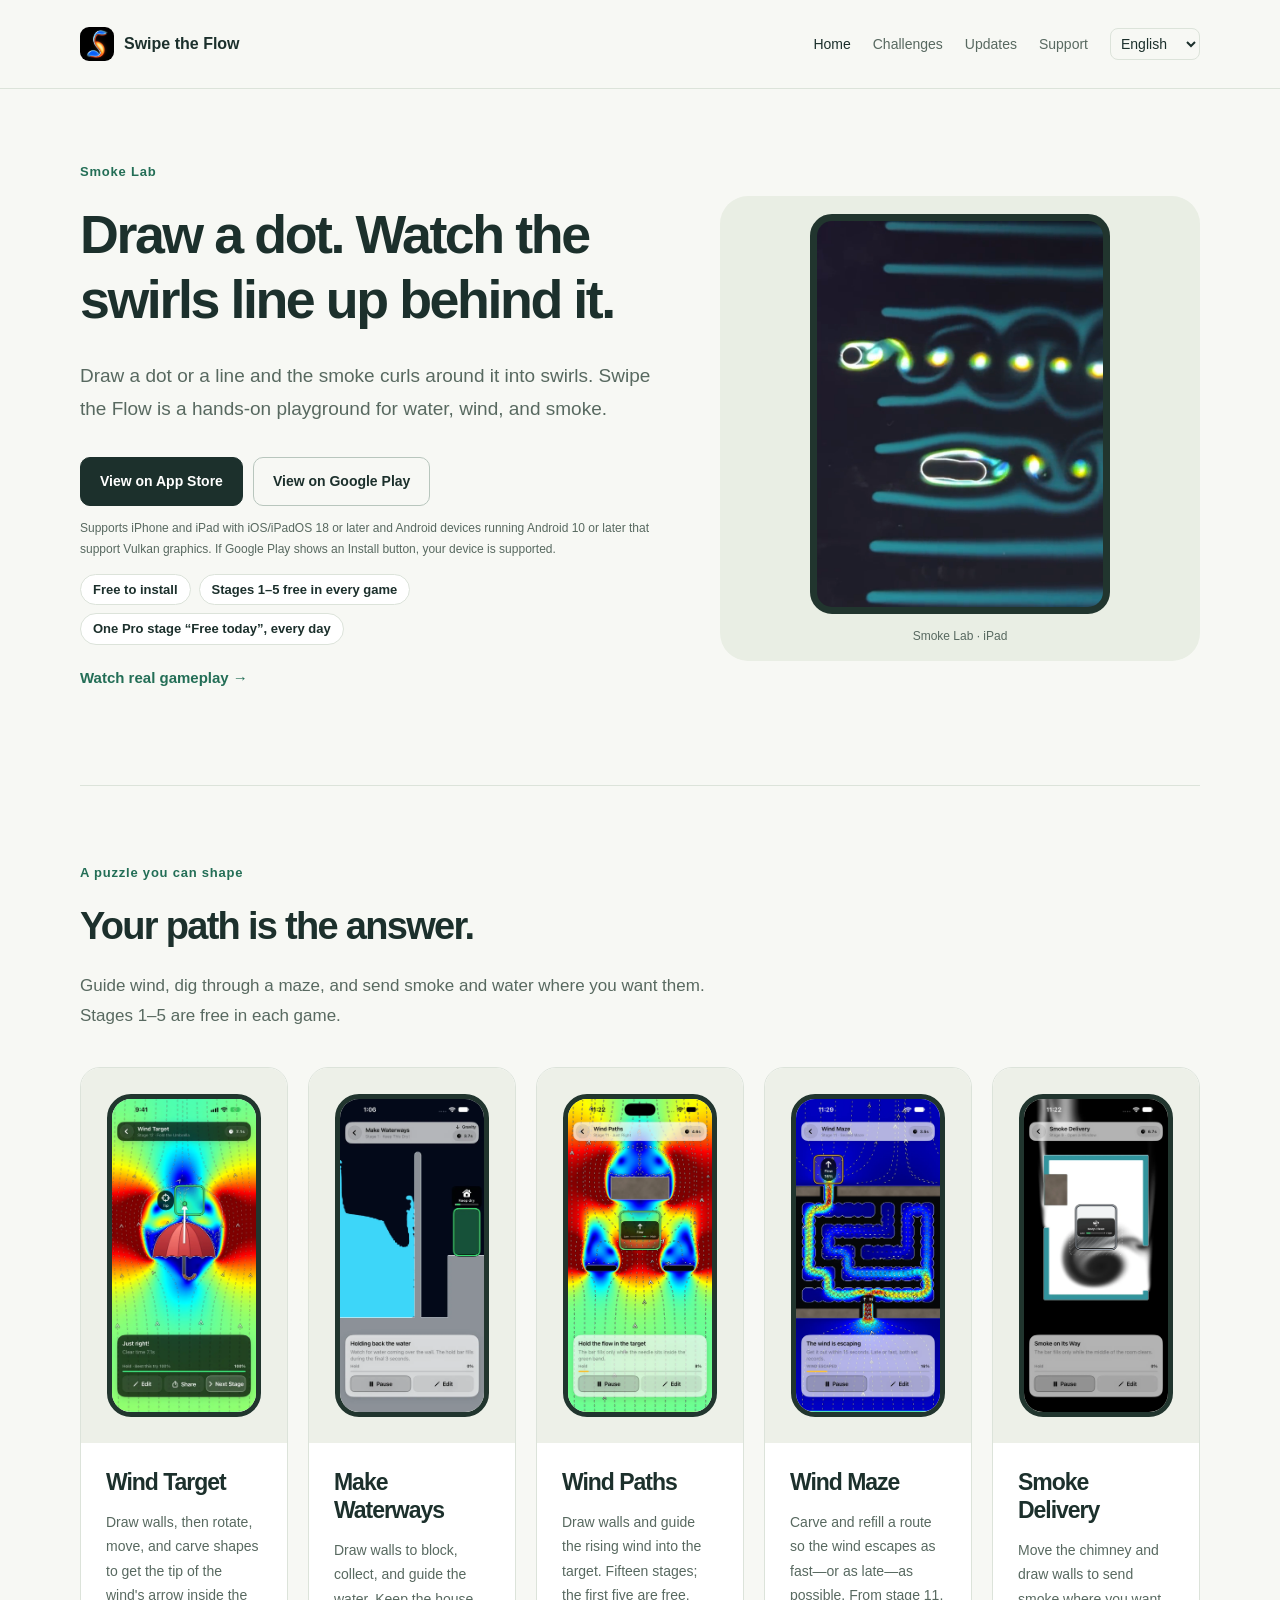
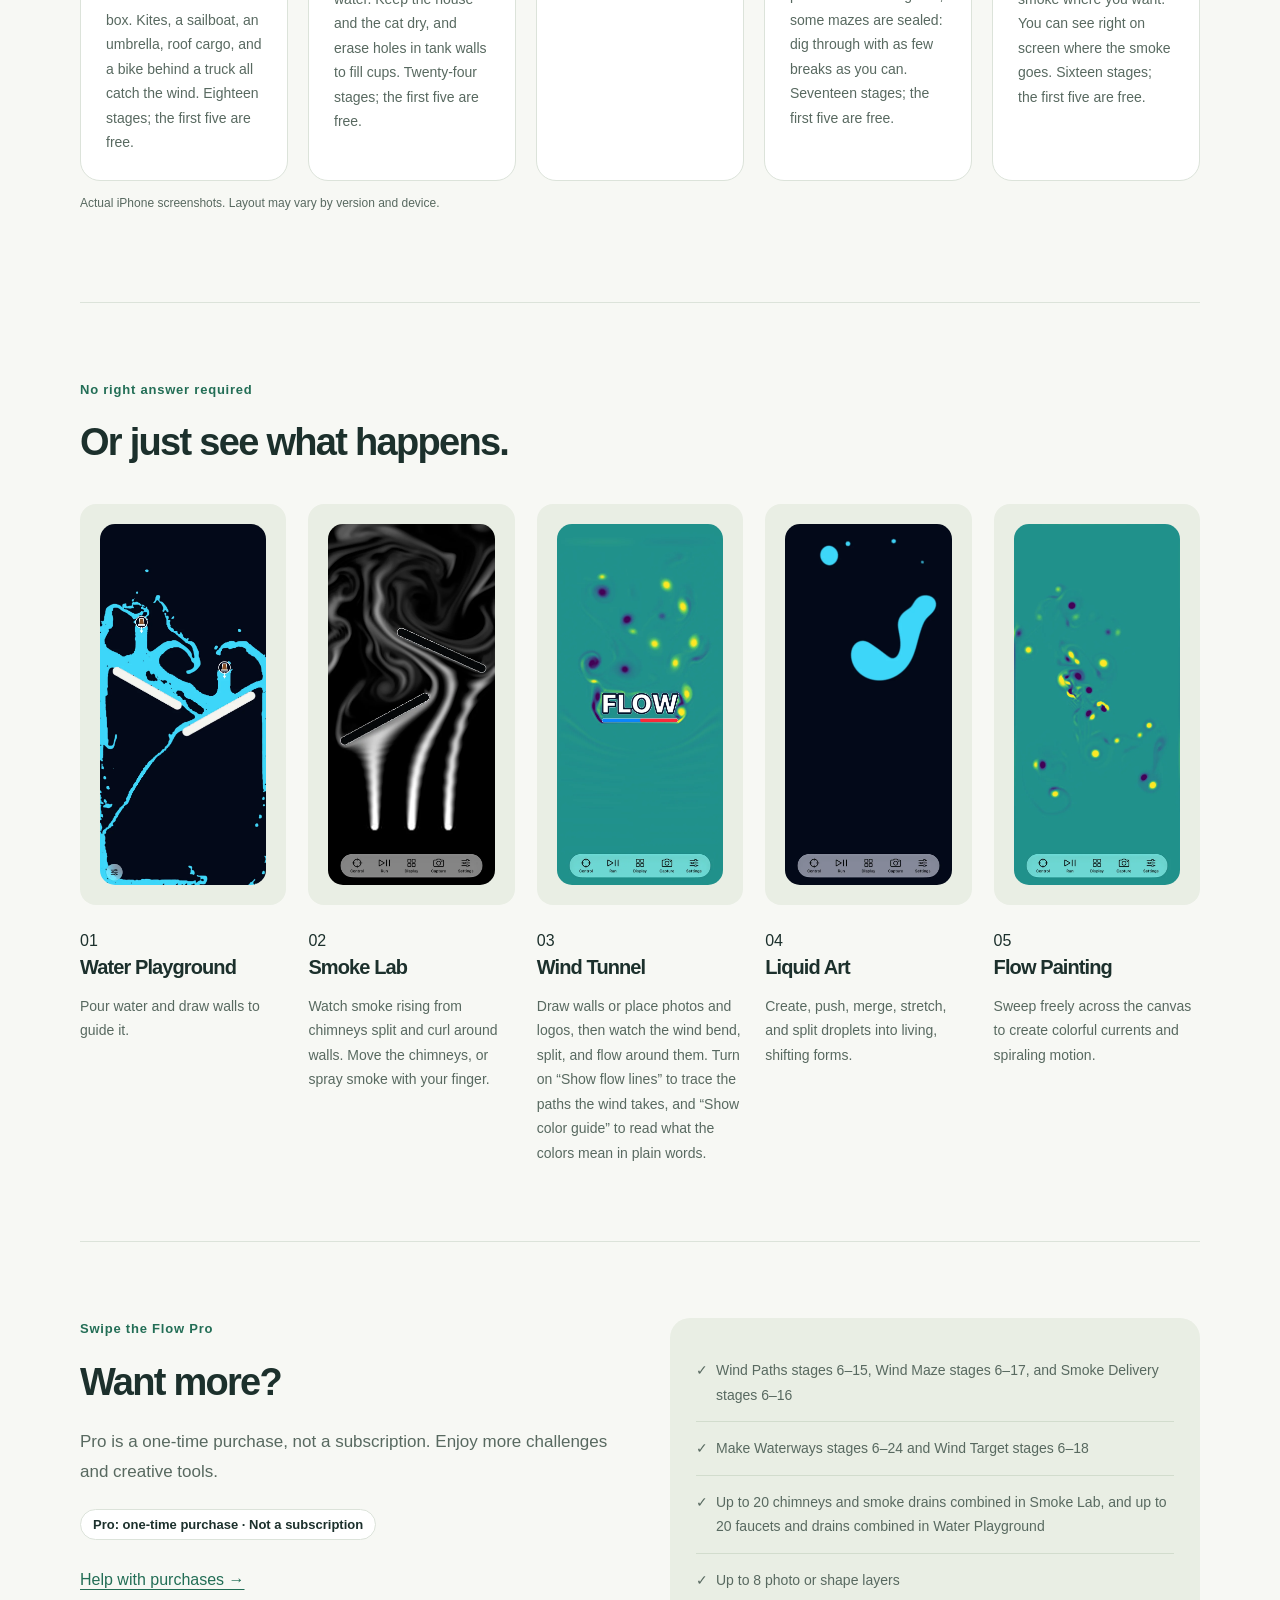
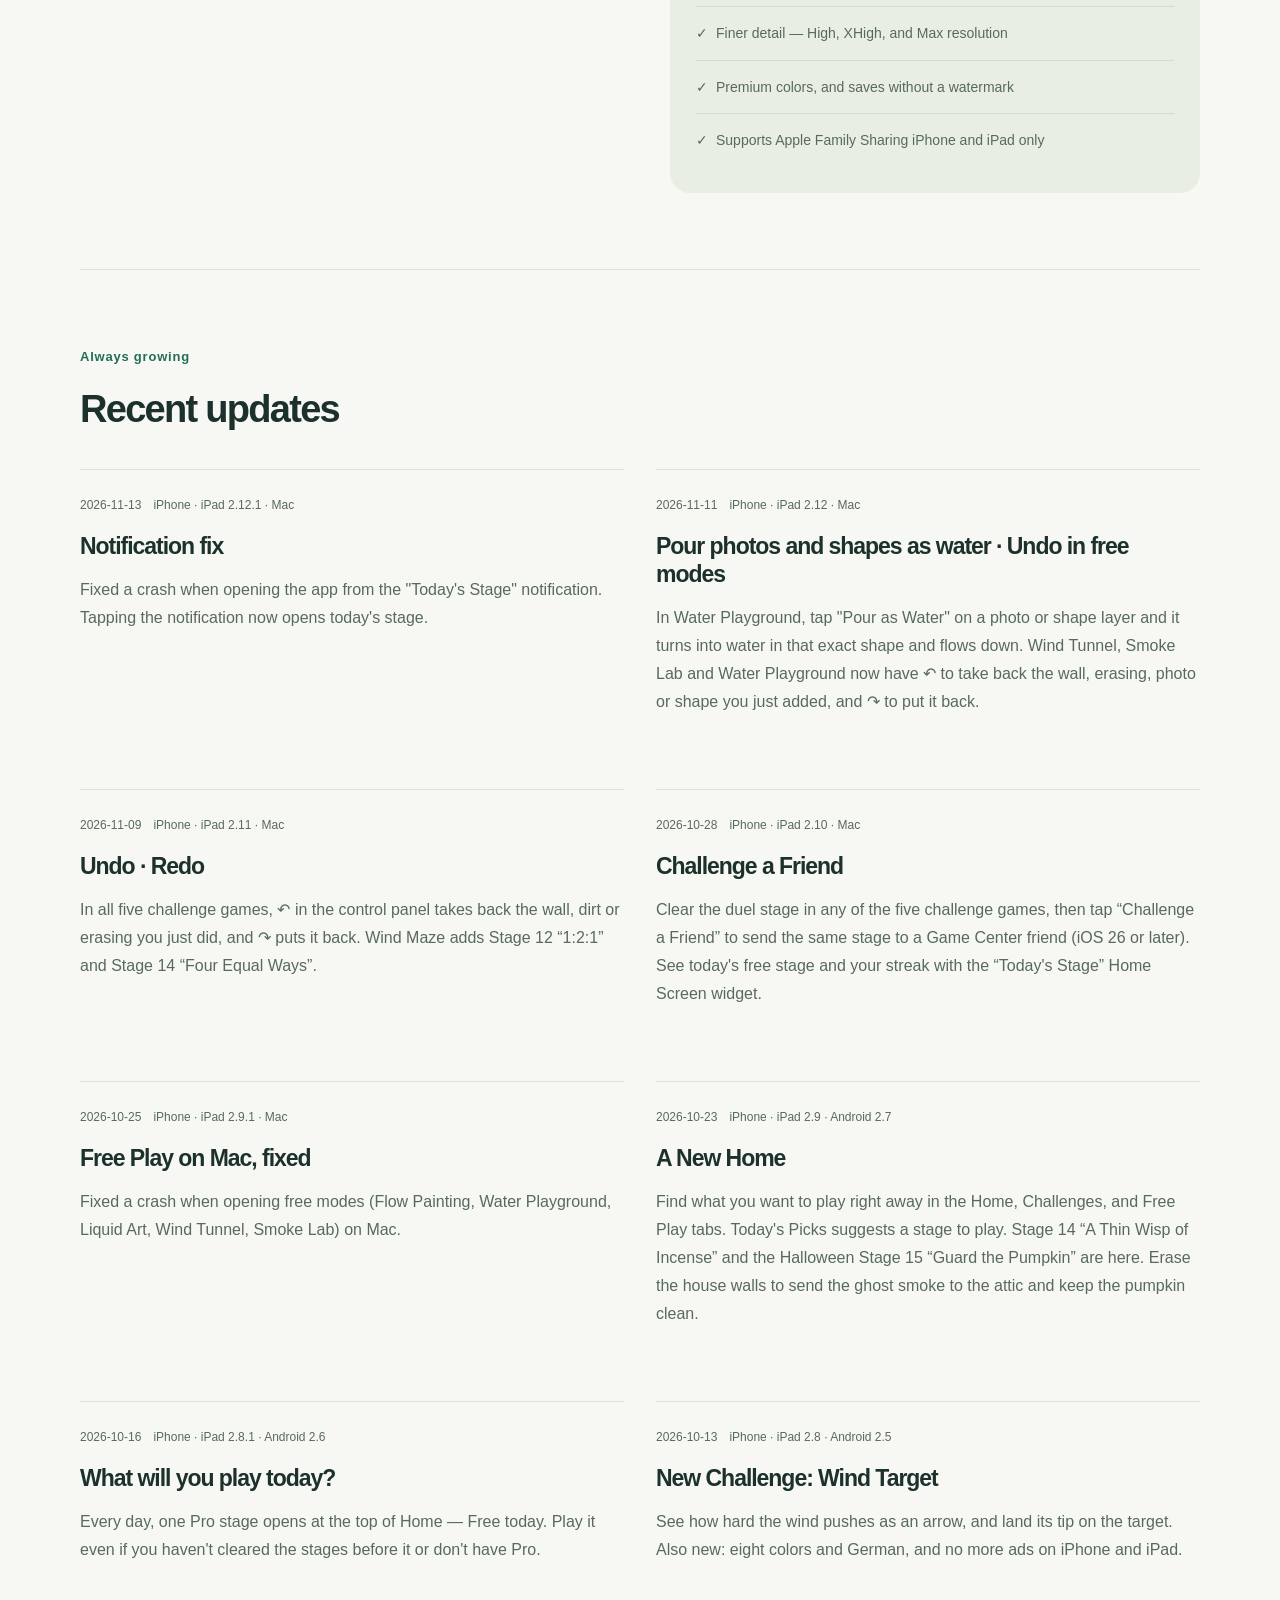
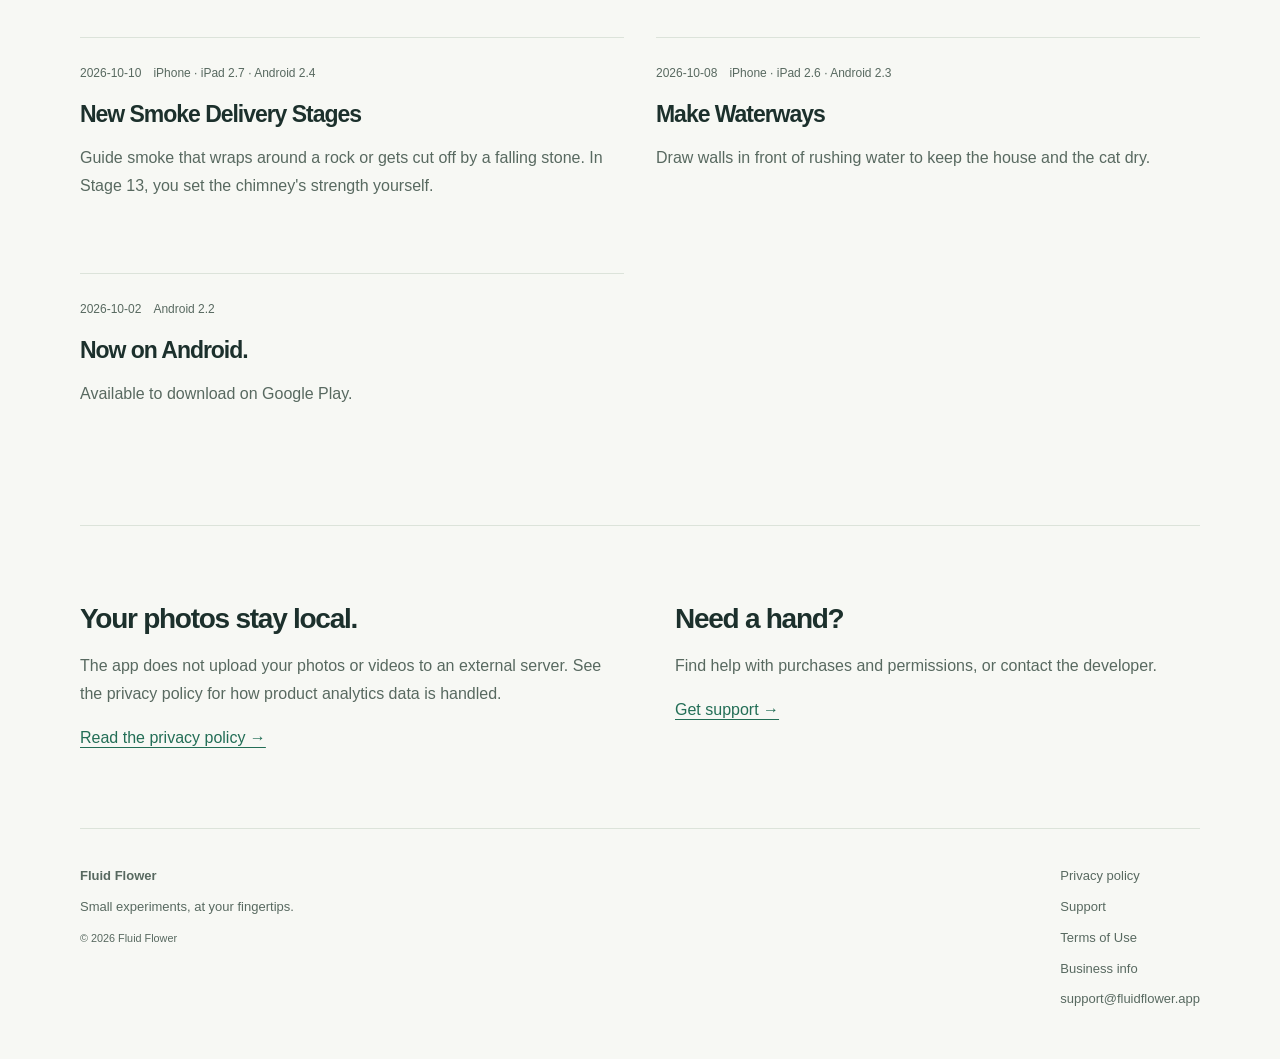
==== commit e3ced487: "홈: 전체 리뷰 고침 — 해요체 통일·바람 그림/연기 빨대/2.12 제목을 앱 이름으로·미로 11단계 문장 사실·판 수 「모두 N단계」·첫 화면 영상 id·사이트 지도 중국어" ====
--- a/index.html
+++ b/index.html
@@ -1,23 +1,23 @@
-<!doctype html><html lang="en"><head><meta charset="utf-8"><meta name="viewport" content="width=device-width,initial-scale=1"><meta name="theme-color" content="#f7f8f4"><meta name="apple-itunes-app" content="app-id=6766940354"><meta name="description" content="Pour water, draw walls, and change the flow with your fingertips. Swipe the Flow is a hands-on playground for water, wind, and smoke."><meta property="og:title" content="Swipe the Flow — Flow Puzzle"><meta property="og:description" content="Pour water, draw walls, and change the flow with your fingertips. Swipe the Flow is a hands-on playground for water, wind, and smoke."><meta property="og:type" content="website"><meta property="og:image" content="https://fluidflower.app/assets/og.jpg"><meta property="og:image:width" content="1200"><meta property="og:image:height" content="630"><meta property="og:image:alt" content="Swipe the Flow — real app screens: Smoke Lab, Water Playground, Wind Tunnel"><meta name="twitter:card" content="summary_large_image"><meta property="og:url" content="https://fluidflower.app/"><link rel="alternate" hreflang="ko" href="https://fluidflower.app/?lang=ko"><link rel="alternate" hreflang="en" href="https://fluidflower.app/?lang=en"><link rel="alternate" hreflang="ja" href="https://fluidflower.app/?lang=ja"><link rel="alternate" hreflang="de" href="https://fluidflower.app/?lang=de"><link rel="alternate" hreflang="zh-Hans" href="https://fluidflower.app/?lang=zh"><link rel="alternate" hreflang="x-default" href="https://fluidflower.app/"><link rel="icon" href="/app-icon.png"><link rel="apple-touch-icon" href="/app-icon.png"><link rel="stylesheet" href="/assets/site.css"><script src="/assets/site.js" defer></script><title>Swipe the Flow — Flow Puzzle</title></head><body><a data-ko="본문으로 건너뛰기" data-en="Skip to content" data-ja="本文へ移動" data-de="Zum Inhalt springen" data-zh="跳到正文" class="skip" href="#main">본문으로 건너뛰기</a><header class="site-header"><div class="shell nav"><a class="brand" href="/"><img src="/app-icon.png" alt="" width="34" height="34"><span>Swipe the Flow</span></a><nav aria-label="Menu" data-aria-ko="메뉴" data-aria-en="Menu" data-aria-ja="メニュー" data-aria-de="Menü" data-aria-zh="菜单"><a data-ko="홈" data-en="Home" data-ja="ホーム" data-de="Start" data-zh="首页" href="/" aria-current="page">홈</a><a data-ko="도전" data-en="Challenges" data-ja="チャレンジ" data-de="Herausforderungen" data-zh="挑战玩法" href="/#challenges">도전</a><a data-ko="업데이트" data-en="Updates" data-ja="更新情報" data-de="Neuigkeiten" data-zh="更新" href="/#updates">업데이트</a><a data-ko="고객지원" data-en="Support" data-ja="サポート" data-de="Support" data-zh="帮助与支持" href="/swipe-the-flow-privacy/support.html">고객지원</a><label class="language"><span class="sr-only">언어 · Language · 言語 · Sprache · 语言</span><select id="languageSelect"><option value="ko">한국어</option><option value="en">English</option><option value="ja">日本語</option><option value="de">Deutsch</option><option value="zh">简体中文</option></select></label></nav></div></header><main id="main" class="shell"><section class="hero"><div class="hero-head"><p data-ko="연기 실험실" data-en="Smoke Lab" data-ja="煙ラボ" data-de="Rauchlabor" data-zh="烟雾实验室" class="eyebrow">연기 실험실</p><h1 data-ko="점 하나 찍으면, 뒤로 소용돌이가 줄지어" data-en="Draw a dot. Watch the swirls line up behind it." data-ja="点をひとつ描くと、うしろに渦が並ぶ" data-de="Mal einen Punkt. Dahinter reihen sich die Wirbel." data-zh="点一个点，涡旋就在身后排成一列">점 하나 찍으면, 뒤로 소용돌이가 줄지어</h1></div><figure class="hero-stage"><div class="tablet"><video src="/assets/hero-neon.mp4" poster="/assets/hero-neon-poster.png" autoplay muted loop playsinline preload="metadata" aria-label="Smoke Lab · iPad" data-aria-ko="연기 실험실 · iPad" data-aria-en="Smoke Lab · iPad" data-aria-ja="煙ラボ · iPad" data-aria-de="Rauchlabor · iPad" data-aria-zh="烟雾实验室 · iPad"></video></div><figcaption data-ko="연기 실험실 · iPad" data-en="Smoke Lab · iPad" data-ja="煙ラボ · iPad" data-de="Rauchlabor · iPad" data-zh="烟雾实验室 · iPad">연기 실험실 · iPad</figcaption></figure><div class="hero-body"><p data-ko="점이나 선을 그리면 연기가 그 둘레를 돌며 소용돌이를 만들어요. Swipe the Flow는 물과 바람, 연기로 직접 만들고 노는 놀이터입니다." data-en="Draw a dot or a line and the smoke curls around it into swirls. Swipe the Flow is a hands-on playground for water, wind, and smoke." data-ja="点や線を描くと、煙がそのまわりを回って渦をつくります。Swipe the Flowは、水・風・煙で自由に作って遊べるアプリです。" data-de="Zeichne einen Punkt oder eine Linie, und der Rauch wirbelt drumherum. Swipe the Flow ist ein Spielplatz zum Anfassen – für Wasser, Wind und Rauch." data-zh="画一个点或一条线，烟就会绕着它打起旋来。Swipe the Flow 是一个用水、风和烟亲手创作、尽情玩耍的乐园。" class="lede">점이나 선을 그리면 연기가 그 둘레를 돌며 소용돌이를 만들어요. Swipe the Flow는 물과 바람, 연기로 직접 만들고 노는 놀이터입니다.</p><div class="actions"><a data-ko="App Store에서 보기" data-en="View on App Store" data-ja="App Store で見る" data-de="Im App Store ansehen" data-zh="在 App Store 查看" class="button" data-store="apple" href="https://apps.apple.com/app/apple-store/id6766940354?pt=128865715&amp;ct=website&amp;mt=8">App Store에서 보기</a><a data-ko="Google Play에서 보기" data-en="View on Google Play" data-ja="Google Play で見る" data-de="Bei Google Play ansehen" data-zh="在 Google Play 查看" class="button secondary" data-store="play" href="https://play.google.com/store/apps/details?id=io.github.fluidflower.swipetheflow&amp;referrer=utm_source%3Dwebsite%26utm_medium%3Dhomepage">Google Play에서 보기</a></div><p data-ko="iOS·iPadOS 18 이상의 iPhone·iPad와 Android 10 이상이고 Vulkan 그래픽을 지원하는 Android 기기를 지원합니다. Google Play에 설치 버튼이 보이면 쓸 수 있는 기기예요." data-en="Supports iPhone and iPad with iOS/iPadOS 18 or later and Android devices running Android 10 or later that support Vulkan graphics. If Google Play shows an Install button, your device is supported." data-ja="iOS・iPadOS 18 以降の iPhone・iPad と、Android 10 以降で Vulkan グラフィックスに対応した Android 端末に対応しています。Google Play にインストールボタンが表示されれば対応端末です。" data-de="Unterstützt iPhone und iPad ab iOS/iPadOS 18 sowie Android-Geräte ab Android 10 mit Vulkan-Grafikunterstützung. Zeigt Google Play die Schaltfläche „Installieren“, wird dein Gerät unterstützt." data-zh="支持 iOS/iPadOS 18 及以上的 iPhone、iPad，以及 Android 10 及以上、支持 Vulkan 图形的 Android 设备。Google Play 显示“安装”按钮，就说明你的设备可以使用。" class="fine">iOS·iPadOS 18 이상의 iPhone·iPad와 Android 10 이상이고 Vulkan 그래픽을 지원하는 Android 기기를 지원합니다. Google Play에 설치 버튼이 보이면 쓸 수 있는 기기예요.</p><ul class="free-box hero-free" aria-label="What's free" data-aria-ko="무료로 할 수 있는 것" data-aria-en="What's free" data-aria-ja="無料でできること" data-aria-de="Was gratis ist" data-aria-zh="免费可以玩的内容"><li data-ko="설치 무료" data-en="Free to install" data-ja="インストール無料" data-de="Kostenlos installieren" data-zh="免费下载">설치 무료</li><li data-ko="게임마다 1~5단계 무료" data-en="Stages 1–5 free in every game" data-ja="どのゲームもステージ1〜5は無料" data-de="In jedem Spiel Level 1–5 gratis" data-zh="每款游戏第1～5关免费">게임마다 1~5단계 무료</li><li data-ko="매일 Pro 판 하나 「오늘 무료」" data-en="One Pro stage “Free today”, every day" data-ja="毎日Proステージがひとつ「今日無料」" data-de="Jeden Tag ein Pro-Level „Heute gratis“" data-zh="每天一个 Pro 关卡“今日免费”">매일 Pro 판 하나 「오늘 무료」</li></ul><button data-ko="실제 플레이 영상 보기 →" data-en="Watch real gameplay →" data-ja="実際のプレイを見る →" data-de="Echtes Gameplay ansehen →" data-zh="观看实际游玩视频 →" id="open-film" type="button" class="text-button">실제 플레이 영상 보기 →</button></div></section><section class="section" id="challenges"><p data-ko="길을 만드는 퍼즐" data-en="A puzzle you can shape" data-ja="道をつくるパズル" data-de="Ein Rätsel, das du formst" data-zh="自己开路的解谜" class="eyebrow">길을 만드는 퍼즐</p><h2 data-ko="당신이 그린 길이, 답이 됩니다." data-en="Your path is the answer." data-ja="あなたの描く道が、答えになる。" data-de="Dein Weg ist die Lösung." data-zh="你画出的路，就是答案。" >당신이 그린 길이, 답이 됩니다.</h2><p data-ko="바람을 보내고, 미로를 뚫고, 연기와 물을 원하는 곳으로. 다섯 게임 모두 1~5단계가 무료입니다." data-en="Guide wind, dig through a maze, and send smoke and water where you want them. Stages 1–5 are free in each game." data-ja="風を導き、迷路を掘り、煙と水を狙った場所へ。どのゲームもステージ1〜5は無料です。" data-de="Lenke den Wind, grab dich durch ein Labyrinth und bring Rauch und Wasser dorthin, wo du sie willst. In jedem Spiel sind Level 1–5 kostenlos." data-zh="引导风、挖穿迷宫，把烟和水送到你想要的地方。五款游戏的第1～5关全部免费。" class="section-copy">바람을 보내고, 미로를 뚫고, 연기와 물을 원하는 곳으로. 다섯 게임 모두 1~5단계가 무료입니다.</p><div class="challenge-grid"><article class="challenge"><div class="capture"><img data-src-ko="/assets/target-ko.webp" data-alt-ko="바람 과녁 실제 화면" data-src-en="/assets/target-en.webp" data-alt-en="Wind Target gameplay" data-alt-de="Windziel – echter Bildschirm" data-src-ja="/assets/target-ja.webp" data-src-de="/assets/target-de.webp" data-alt-ja="風のまとの実際の画面" alt="바람 과녁 실제 화면" width="660" height="1434" loading="lazy" decoding="async" data-src-zh="/assets/target-en.webp" data-alt-zh="风力靶心实际画面"></div><div class="card-copy">
+<!doctype html><html lang="en"><head><meta charset="utf-8"><meta name="viewport" content="width=device-width,initial-scale=1"><meta name="theme-color" content="#f7f8f4"><meta name="apple-itunes-app" content="app-id=6766940354"><meta name="description" content="Pour water, draw walls, and change the flow with your fingertips. Swipe the Flow is a hands-on playground for water, wind, and smoke."><meta property="og:title" content="Swipe the Flow — Flow Puzzle"><meta property="og:description" content="Pour water, draw walls, and change the flow with your fingertips. Swipe the Flow is a hands-on playground for water, wind, and smoke."><meta property="og:type" content="website"><meta property="og:image" content="https://fluidflower.app/assets/og.jpg"><meta property="og:image:width" content="1200"><meta property="og:image:height" content="630"><meta property="og:image:alt" content="Swipe the Flow — real app screens: Smoke Lab, Water Playground, Wind Tunnel"><meta name="twitter:card" content="summary_large_image"><meta property="og:url" content="https://fluidflower.app/"><link rel="alternate" hreflang="ko" href="https://fluidflower.app/?lang=ko"><link rel="alternate" hreflang="en" href="https://fluidflower.app/?lang=en"><link rel="alternate" hreflang="ja" href="https://fluidflower.app/?lang=ja"><link rel="alternate" hreflang="de" href="https://fluidflower.app/?lang=de"><link rel="alternate" hreflang="zh-Hans" href="https://fluidflower.app/?lang=zh"><link rel="alternate" hreflang="x-default" href="https://fluidflower.app/"><link rel="icon" href="/app-icon.png"><link rel="apple-touch-icon" href="/app-icon.png"><link rel="stylesheet" href="/assets/site.css"><script src="/assets/site.js" defer></script><title>Swipe the Flow — Flow Puzzle</title></head><body><a data-ko="본문으로 건너뛰기" data-en="Skip to content" data-ja="本文へ移動" data-de="Zum Inhalt springen" data-zh="跳到正文" class="skip" href="#main">본문으로 건너뛰기</a><header class="site-header"><div class="shell nav"><a class="brand" href="/"><img src="/app-icon.png" alt="" width="34" height="34"><span>Swipe the Flow</span></a><nav aria-label="Menu" data-aria-ko="메뉴" data-aria-en="Menu" data-aria-ja="メニュー" data-aria-de="Menü" data-aria-zh="菜单"><a data-ko="홈" data-en="Home" data-ja="ホーム" data-de="Start" data-zh="首页" href="/" aria-current="page">홈</a><a data-ko="도전" data-en="Challenges" data-ja="チャレンジ" data-de="Herausforderungen" data-zh="挑战玩法" href="/#challenges">도전</a><a data-ko="업데이트" data-en="Updates" data-ja="更新情報" data-de="Neuigkeiten" data-zh="更新" href="/#updates">업데이트</a><a data-ko="고객지원" data-en="Support" data-ja="サポート" data-de="Support" data-zh="帮助与支持" href="/swipe-the-flow-privacy/support.html">고객지원</a><label class="language"><span class="sr-only">언어 · Language · 言語 · Sprache · 语言</span><select id="languageSelect"><option value="ko">한국어</option><option value="en">English</option><option value="ja">日本語</option><option value="de">Deutsch</option><option value="zh">简体中文</option></select></label></nav></div></header><main id="main" class="shell"><section class="hero"><div class="hero-head"><p data-ko="연기 실험실" data-en="Smoke Lab" data-ja="煙ラボ" data-de="Rauchlabor" data-zh="烟雾实验室" class="eyebrow">연기 실험실</p><h1 data-ko="점 하나 찍으면, 뒤로 소용돌이가 줄지어" data-en="Draw a dot. Watch the swirls line up behind it." data-ja="点をひとつ描くと、うしろに渦が並ぶ" data-de="Mal einen Punkt. Dahinter reihen sich die Wirbel." data-zh="点一个点，涡旋就在身后排成一列">점 하나 찍으면, 뒤로 소용돌이가 줄지어</h1></div><figure class="hero-stage"><div class="tablet"><video id="hero-video" src="/assets/hero-neon.mp4" poster="/assets/hero-neon-poster.png" autoplay muted loop playsinline preload="metadata" aria-label="Smoke Lab · iPad" data-aria-ko="연기 실험실 · iPad" data-aria-en="Smoke Lab · iPad" data-aria-ja="煙ラボ · iPad" data-aria-de="Rauchlabor · iPad" data-aria-zh="烟雾实验室 · iPad"></video></div><figcaption data-ko="연기 실험실 · iPad" data-en="Smoke Lab · iPad" data-ja="煙ラボ · iPad" data-de="Rauchlabor · iPad" data-zh="烟雾实验室 · iPad">연기 실험실 · iPad</figcaption></figure><div class="hero-body"><p data-ko="점이나 선을 그리면 연기가 그 둘레를 돌며 소용돌이를 만들어요. Swipe the Flow는 물과 바람, 연기로 직접 만들고 노는 놀이터예요." data-en="Draw a dot or a line and the smoke curls around it into swirls. Swipe the Flow is a hands-on playground for water, wind, and smoke." data-ja="点や線を描くと、煙がそのまわりを回って渦をつくります。Swipe the Flowは、水・風・煙で自由に作って遊べるアプリです。" data-de="Zeichne einen Punkt oder eine Linie, und der Rauch wirbelt drumherum. Swipe the Flow ist ein Spielplatz zum Anfassen – für Wasser, Wind und Rauch." data-zh="画一个点或一条线，烟就会绕着它打起旋来。Swipe the Flow 是一个用水、风和烟亲手创作、尽情玩耍的乐园。" class="lede">점이나 선을 그리면 연기가 그 둘레를 돌며 소용돌이를 만들어요. Swipe the Flow는 물과 바람, 연기로 직접 만들고 노는 놀이터예요.</p><div class="actions"><a data-ko="App Store에서 보기" data-en="View on App Store" data-ja="App Store で見る" data-de="Im App Store ansehen" data-zh="在 App Store 查看" class="button" data-store="apple" href="https://apps.apple.com/app/apple-store/id6766940354?pt=128865715&amp;ct=website&amp;mt=8">App Store에서 보기</a><a data-ko="Google Play에서 보기" data-en="View on Google Play" data-ja="Google Play で見る" data-de="Bei Google Play ansehen" data-zh="在 Google Play 查看" class="button secondary" data-store="play" href="https://play.google.com/store/apps/details?id=io.github.fluidflower.swipetheflow&amp;referrer=utm_source%3Dwebsite%26utm_medium%3Dhomepage">Google Play에서 보기</a></div><p data-ko="iOS·iPadOS 18 이상의 iPhone·iPad와 Android 10 이상이고 Vulkan 그래픽을 지원하는 Android 기기에서 돌아가요. Google Play에 설치 버튼이 보이면 쓸 수 있는 기기예요." data-en="Supports iPhone and iPad with iOS/iPadOS 18 or later and Android devices running Android 10 or later that support Vulkan graphics. If Google Play shows an Install button, your device is supported." data-ja="iOS・iPadOS 18 以降の iPhone・iPad と、Android 10 以降で Vulkan グラフィックスに対応した Android 端末に対応しています。Google Play にインストールボタンが表示されれば対応端末です。" data-de="Unterstützt iPhone und iPad ab iOS/iPadOS 18 sowie Android-Geräte ab Android 10 mit Vulkan-Grafikunterstützung. Zeigt Google Play die Schaltfläche „Installieren“, wird dein Gerät unterstützt." data-zh="支持 iOS/iPadOS 18 及以上的 iPhone、iPad，以及 Android 10 及以上、支持 Vulkan 图形的 Android 设备。Google Play 显示“安装”按钮，就说明你的设备可以使用。" class="fine">iOS·iPadOS 18 이상의 iPhone·iPad와 Android 10 이상이고 Vulkan 그래픽을 지원하는 Android 기기에서 돌아가요. Google Play에 설치 버튼이 보이면 쓸 수 있는 기기예요.</p><ul class="free-box hero-free" aria-label="What's free" data-aria-ko="무료로 할 수 있는 것" data-aria-en="What's free" data-aria-ja="無料でできること" data-aria-de="Was gratis ist" data-aria-zh="免费可以玩的内容"><li data-ko="설치 무료" data-en="Free to install" data-ja="インストール無料" data-de="Kostenlos installieren" data-zh="免费下载">설치 무료</li><li data-ko="게임마다 1~5단계 무료" data-en="Stages 1–5 free in every game" data-ja="どのゲームもステージ1〜5は無料" data-de="In jedem Spiel Level 1–5 gratis" data-zh="每款游戏第1～5关免费">게임마다 1~5단계 무료</li><li data-ko="매일 Pro 판 하나 「오늘 무료」" data-en="One Pro stage “Free today”, every day" data-ja="毎日Proステージがひとつ「今日無料」" data-de="Jeden Tag ein Pro-Level „Heute gratis“" data-zh="每天一个 Pro 关卡“今日免费”">매일 Pro 판 하나 「오늘 무료」</li></ul><button data-ko="실제 플레이 영상 보기 →" data-en="Watch real gameplay →" data-ja="実際のプレイを見る →" data-de="Echtes Gameplay ansehen →" data-zh="观看实际游玩视频 →" id="open-film" type="button" class="text-button">실제 플레이 영상 보기 →</button></div></section><section class="section" id="challenges"><p data-ko="길을 만드는 퍼즐" data-en="A puzzle you can shape" data-ja="道をつくるパズル" data-de="Ein Rätsel, das du formst" data-zh="自己开路的解谜" class="eyebrow">길을 만드는 퍼즐</p><h2 data-ko="내가 그린 길이 답이 돼요." data-en="Your path is the answer." data-ja="あなたの描く道が、答えになる。" data-de="Dein Weg ist die Lösung." data-zh="你画出的路，就是答案。" >내가 그린 길이 답이 돼요.</h2><p data-ko="바람을 보내고, 미로를 뚫고, 연기와 물을 원하는 곳으로. 다섯 게임 모두 1~5단계는 무료예요." data-en="Guide wind, dig through a maze, and send smoke and water where you want them. Stages 1–5 are free in each game." data-ja="風を導き、迷路を掘り、煙と水を狙った場所へ。どのゲームもステージ1〜5は無料です。" data-de="Lenke den Wind, grab dich durch ein Labyrinth und bring Rauch und Wasser dorthin, wo du sie willst. In jedem Spiel sind Level 1–5 kostenlos." data-zh="引导风、挖穿迷宫，把烟和水送到你想要的地方。五款游戏的第1～5关全部免费。" class="section-copy">바람을 보내고, 미로를 뚫고, 연기와 물을 원하는 곳으로. 다섯 게임 모두 1~5단계는 무료예요.</p><div class="challenge-grid"><article class="challenge"><div class="capture"><img data-src-ko="/assets/target-ko.webp" data-alt-ko="바람 과녁 실제 화면" data-src-en="/assets/target-en.webp" data-alt-en="Wind Target gameplay" data-alt-de="Windziel – echter Bildschirm" data-src-ja="/assets/target-ja.webp" data-src-de="/assets/target-de.webp" data-alt-ja="風のまとの実際の画面" alt="바람 과녁 실제 화면" width="660" height="1434" loading="lazy" decoding="async" data-src-zh="/assets/target-en.webp" data-alt-zh="风力靶心实际画面"></div><div class="card-copy">
               <h3 data-lang data-ko="바람 과녁" data-en="Wind Target" data-ja="風のまと" data-de="Windziel" data-zh="风力靶心">바람 과녁</h3>
-              <p data-lang data-ko="벽을 그리고, 그림을 돌리고 옮기고 깎아서 바람이 미는 화살표의 끝을 네모 안에 넣으세요. 연·돛단배·우산·지붕 짐·트럭 뒤 자전거가 바람을 받아요. 18단계, 1~5단계는 무료." data-en="Draw walls, then rotate, move, and carve shapes to get the tip of the wind&#x27;s arrow inside the box. Kites, a sailboat, an umbrella, roof cargo, and a bike behind a truck all catch the wind. Eighteen stages; the first five are free." data-ja="壁を描き、絵を回したり動かしたり削ったりして、風が押す矢印の先を四角の中に入れましょう。凧、ヨット、傘、屋根の荷物、トラックの後ろの自転車が風を受けます。全18ステージ、1〜5ステージは無料。" data-de="Zeichne Wände, dreh, verschieb und radiere Formen, bis die Spitze des Windpfeils im Zielfeld liegt. Drachen, ein Segelboot, ein Schirm, Dachgepäck und ein Fahrrad hinter einem Lkw fangen den Wind. 18 Level, die ersten fünf sind kostenlos." data-zh="画墙，再旋转、移动、削一削图形，让风推动的箭头尖落进方框。风筝、帆船、雨伞、车顶行李、卡车后的自行车都会被风推动。共18关，第1～5关免费。">벽을 그리고, 그림을 돌리고 옮기고 깎아서 바람이 미는 화살표의 끝을 네모 안에 넣으세요. 연·돛단배·우산·지붕 짐·트럭 뒤 자전거가 바람을 받아요. 18단계, 1~5단계는 무료.</p>
+              <p data-lang data-ko="벽을 그리고, 그림을 돌리고 옮기고 깎아서 바람이 미는 화살표의 끝을 네모 안에 넣으세요. 연·돛단배·우산·지붕 짐·트럭 뒤 자전거가 바람을 받아요. 모두 18단계, 1~5단계는 무료." data-en="Draw walls, then rotate, move, and carve shapes to get the tip of the wind&#x27;s arrow inside the box. Kites, a sailboat, an umbrella, roof cargo, and a bike behind a truck all catch the wind. Eighteen stages; the first five are free." data-ja="壁を描き、絵を回したり動かしたり削ったりして、風が押す矢印の先を四角の中に入れましょう。凧、ヨット、傘、屋根の荷物、トラックの後ろの自転車が風を受けます。全18ステージ、1〜5ステージは無料。" data-de="Zeichne Wände, dreh, verschieb und radiere Formen, bis die Spitze des Windpfeils im Zielfeld liegt. Drachen, ein Segelboot, ein Schirm, Dachgepäck und ein Fahrrad hinter einem Lkw fangen den Wind. 18 Level, die ersten fünf sind kostenlos." data-zh="画墙，再旋转、移动、削一削图形，让风推动的箭头尖落进方框。风筝、帆船、雨伞、车顶行李、卡车后的自行车都会被风推动。共18关，第1～5关免费。">벽을 그리고, 그림을 돌리고 옮기고 깎아서 바람이 미는 화살표의 끝을 네모 안에 넣으세요. 연·돛단배·우산·지붕 짐·트럭 뒤 자전거가 바람을 받아요. 모두 18단계, 1~5단계는 무료.</p>
               
             </div></article><article class="challenge"><div class="capture"><img data-src-ko="/assets/waterpaths-ko.webp" data-alt-ko="물길 만들기 실제 화면" data-src-en="/assets/waterpaths-en.webp" data-alt-en="Make Waterways gameplay" data-alt-de="Wasserwege – echter Bildschirm" data-src-ja="/assets/waterpaths-ja.webp" data-src-de="/assets/waterpaths-de.webp" data-alt-ja="水の道づくりの実際の画面" alt="물길 만들기 실제 화면" width="660" height="1434" loading="lazy" decoding="async" data-src-zh="/assets/waterpaths-en.webp" data-alt-zh="开挖水道实际画面"></div><div class="card-copy">
               <h3 data-lang data-ko="물길 만들기" data-en="Make Waterways" data-ja="水の道づくり" data-de="Wasserwege" data-zh="开挖水道">물길 만들기</h3>
-              <p data-lang data-ko="벽을 그려 물을 막고, 모으고, 보내 보세요. 집과 고양이를 지키고, 물탱크 벽에 구멍을 뚫어 컵을 채우세요. 24단계, 1~5단계는 무료." data-en="Draw walls to block, collect, and guide the water. Keep the house and the cat dry, and erase holes in tank walls to fill cups. Twenty-four stages; the first five are free." data-ja="壁を描いて、水をせき止め、集め、送りましょう。家や猫を守り、タンクの壁に穴をあけてコップを満たしましょう。全24ステージ、1〜5ステージは無料。" data-de="Zeichne Wände, um Wasser aufzuhalten, zu sammeln und zu lenken. Halte Haus und Katze trocken und radiere Löcher in Tankwände, um Becher zu füllen. 24 Level, die ersten fünf sind kostenlos." data-zh="画墙把水挡住、收集起来、引过去。保护房子和猫不被淋湿，在水箱壁上开洞把杯子装满。共24关，第1～5关免费。">벽을 그려 물을 막고, 모으고, 보내 보세요. 집과 고양이를 지키고, 물탱크 벽에 구멍을 뚫어 컵을 채우세요. 24단계, 1~5단계는 무료.</p>
+              <p data-lang data-ko="벽을 그려 물을 막고, 모으고, 보내 보세요. 집과 고양이를 지키고, 물탱크 벽에 구멍을 뚫어 컵을 채우세요. 모두 24단계, 1~5단계는 무료." data-en="Draw walls to block, collect, and guide the water. Keep the house and the cat dry, and erase holes in tank walls to fill cups. Twenty-four stages; the first five are free." data-ja="壁を描いて、水をせき止め、集め、送りましょう。家や猫を守り、タンクの壁に穴をあけてコップを満たしましょう。全24ステージ、1〜5ステージは無料。" data-de="Zeichne Wände, um Wasser aufzuhalten, zu sammeln und zu lenken. Halte Haus und Katze trocken und radiere Löcher in Tankwände, um Becher zu füllen. 24 Level, die ersten fünf sind kostenlos." data-zh="画墙把水挡住、收集起来、引过去。保护房子和猫不被淋湿，在水箱壁上开洞把杯子装满。共24关，第1～5关免费。">벽을 그려 물을 막고, 모으고, 보내 보세요. 집과 고양이를 지키고, 물탱크 벽에 구멍을 뚫어 컵을 채우세요. 모두 24단계, 1~5단계는 무료.</p>
               
             </div></article><article class="challenge"><div class="capture"><img data-src-ko="/assets/paths-ko.webp" data-alt-ko="바람길 실제 화면" data-src-en="/assets/paths-en.webp" data-alt-en="Wind Paths gameplay" data-alt-de="Windwege – echter Bildschirm" data-src-ja="/assets/paths-ja.webp" data-src-de="/assets/paths-de.webp" data-alt-ja="ウィンドパスの実際の画面" alt="바람길 실제 화면" width="660" height="1434" loading="lazy" decoding="async" data-src-zh="/assets/paths-en.webp" data-alt-zh="风道设计实际画面"></div><div class="card-copy">
 
               <h3 data-lang data-ko="바람길" data-en="Wind Paths" data-ja="ウィンドパス" data-de="Windwege" data-zh="风道设计">바람길</h3>
-              <p data-lang data-ko="벽을 그려 아래에서 들어오는 바람을 목표 지점으로 보내세요. 15단계, 1~5단계는 무료." data-en="Draw walls and guide the rising wind into the target. Fifteen stages; the first five are free." data-ja="壁を描いて、下から入ってくる風を的まで導きます。全15ステージ、1〜5ステージは無料。" data-de="Zeichne Wände und lenke den aufsteigenden Wind ins Ziel. 15 Level, die ersten fünf sind kostenlos." data-zh="画墙，把从下方吹来的风引进目标。共15关，第1～5关免费。">벽을 그려 아래에서 들어오는 바람을 목표 지점으로 보내세요. 15단계, 1~5단계는 무료.</p>
+              <p data-lang data-ko="벽을 그려 아래에서 들어오는 바람을 목표 지점으로 보내세요. 모두 15단계, 1~5단계는 무료." data-en="Draw walls and guide the rising wind into the target. Fifteen stages; the first five are free." data-ja="壁を描いて、下から入ってくる風を的まで導きます。全15ステージ、1〜5ステージは無料。" data-de="Zeichne Wände und lenke den aufsteigenden Wind ins Ziel. 15 Level, die ersten fünf sind kostenlos." data-zh="画墙，把从下方吹来的风引进目标。共15关，第1～5关免费。">벽을 그려 아래에서 들어오는 바람을 목표 지점으로 보내세요. 모두 15단계, 1~5단계는 무료.</p>
             </div></article><article class="challenge"><div class="capture"><img data-src-ko="/assets/maze-ko.webp" data-alt-ko="바람 미로 실제 화면" data-src-en="/assets/maze-en.webp" data-alt-en="Wind Maze gameplay" data-alt-de="Windlabyrinth – echter Bildschirm" data-src-ja="/assets/maze-ja.webp" data-src-de="/assets/maze-de.webp" data-alt-ja="ウィンドメイズの実際の画面" alt="바람 미로 실제 화면" width="660" height="1434" loading="lazy" decoding="async" data-src-zh="/assets/maze-en.webp" data-alt-zh="风之迷宫实际画面"></div><div class="card-copy">
 
               <h3 data-lang data-ko="바람 미로" data-en="Wind Maze" data-ja="ウィンドメイズ" data-de="Windlabyrinth" data-zh="风之迷宫">바람 미로</h3>
-              <p data-lang data-ko="벽을 파고 메워 바람이 가장 빨리, 또는 가장 늦게 탈출하는 길을 만드세요. 11단계부터는 막힌 미로를 가장 적게 뚫어 여세요. 17단계, 1~5단계는 무료." data-en="Carve and refill a route so the wind escapes as fast—or as late—as possible. From stage 11 the maze is sealed: open it with as few breaks as you can. Seventeen stages; the first five are free." data-ja="壁を掘って埋めて、風がいちばんはやく、またはいちばんおそく抜ける道を作りましょう。11ステージからは、ふさがれた迷路をできるだけ少なく掘って開けます。全17ステージ、1〜5ステージは無料。" data-de="Grab einen Weg und füll ihn wieder auf, damit der Wind so schnell – oder so spät – wie möglich entkommt. Ab Level 11 ist das Labyrinth verschlossen: Öffne es mit so wenigen Durchbrüchen wie möglich. 17 Level, die ersten fünf sind kostenlos." data-zh="挖开、填平墙壁，开出一条让风最快——或最慢——逃出去的路。从第11关起迷宫是封死的：尽量少挖几处把它打通。共17关，第1～5关免费。">벽을 파고 메워 바람이 가장 빨리, 또는 가장 늦게 탈출하는 길을 만드세요. 11단계부터는 막힌 미로를 가장 적게 뚫어 여세요. 17단계, 1~5단계는 무료.</p>
+              <p data-lang data-ko="벽을 파고 메워 바람이 가장 빨리, 또는 가장 늦게 탈출하는 길을 만드세요. 11단계부터는 벽으로 막힌 미로도 나와요. 벽을 가장 적게 파서 길을 여세요. 모두 17단계, 1~5단계는 무료." data-en="Carve and refill a route so the wind escapes as fast—or as late—as possible. From stage 11, some mazes are sealed: dig through with as few breaks as you can. Seventeen stages; the first five are free." data-ja="壁を掘って埋めて、風がいちばんはやく、またはいちばんおそく抜ける道を作りましょう。11ステージからは、ふさがれた迷路も出てきます。できるだけ少なく掘って道を開けましょう。全17ステージ、1〜5ステージは無料。" data-de="Grab einen Weg und füll ihn wieder auf, damit der Wind so schnell – oder so spät – wie möglich entkommt. Ab Level 11 sind manche Labyrinthe verschlossen: Öffne sie mit so wenigen Durchbrüchen wie möglich. 17 Level, die ersten fünf sind kostenlos." data-zh="挖开、填平墙壁，开出一条让风最快——或最慢——逃出去的路。从第11关起会出现封死的迷宫：尽量少挖几处把它打通。共17关，第1～5关免费。">벽을 파고 메워 바람이 가장 빨리, 또는 가장 늦게 탈출하는 길을 만드세요. 11단계부터는 벽으로 막힌 미로도 나와요. 벽을 가장 적게 파서 길을 여세요. 모두 17단계, 1~5단계는 무료.</p>
             </div></article><article class="challenge"><div class="capture"><img data-src-ko="/assets/delivery-ko.webp" data-alt-ko="연기 배달 실제 화면" data-src-en="/assets/delivery-en.webp" data-alt-en="Smoke Delivery gameplay" data-alt-de="Rauchpost – echter Bildschirm" data-src-ja="/assets/delivery-ja.webp" data-src-de="/assets/delivery-de.webp" data-alt-ja="煙の配達の実際の画面" alt="연기 배달 실제 화면" width="660" height="1434" loading="lazy" decoding="async" data-src-zh="/assets/delivery-en.webp" data-alt-zh="烟雾快递实际画面"></div><div class="card-copy">
 
               <h3 data-lang data-ko="연기 배달" data-en="Smoke Delivery" data-ja="煙の配達" data-de="Rauchpost" data-zh="烟雾快递">연기 배달</h3>
-              <p data-lang data-ko="굴뚝을 옮기고 벽을 그려 연기를 원하는 곳에 보내세요. 연기가 어디로 가는지 눈으로 바로 보여요. 16단계, 1~5단계는 무료." data-en="Move the chimney and draw walls to send smoke where you want. You can see right on screen where the smoke goes. Sixteen stages; the first five are free." data-ja="煙突を動かし壁を描いて、煙を思い通りの場所へ届けます。煙がどこへ行くか、画面ですぐ見えます。全16ステージ、1〜5ステージは無料。" data-de="Verschieb den Schornstein und zeichne Wände, um den Rauch ans Ziel zu bringen. Du siehst direkt auf dem Bildschirm, wohin der Rauch zieht. 16 Level, die ersten fünf sind kostenlos." data-zh="移动烟囱、画墙，把烟送到你想要的地方。烟往哪儿走，一眼就能看见。共16关，第1～5关免费。">굴뚝을 옮기고 벽을 그려 연기를 원하는 곳에 보내세요. 연기가 어디로 가는지 눈으로 바로 보여요. 16단계, 1~5단계는 무료.</p>
+              <p data-lang data-ko="굴뚝을 옮기고 벽을 그려 연기를 원하는 곳에 보내세요. 연기가 어디로 가는지 눈으로 바로 보여요. 모두 16단계, 1~5단계는 무료." data-en="Move the chimney and draw walls to send smoke where you want. You can see right on screen where the smoke goes. Sixteen stages; the first five are free." data-ja="煙突を動かし壁を描いて、煙を思い通りの場所へ届けます。煙がどこへ行くか、画面ですぐ見えます。全16ステージ、1〜5ステージは無料。" data-de="Verschieb den Schornstein und zeichne Wände, um den Rauch ans Ziel zu bringen. Du siehst direkt auf dem Bildschirm, wohin der Rauch zieht. 16 Level, die ersten fünf sind kostenlos." data-zh="移动烟囱、画墙，把烟送到你想要的地方。烟往哪儿走，一眼就能看见。共16关，第1～5关免费。">굴뚝을 옮기고 벽을 그려 연기를 원하는 곳에 보내세요. 연기가 어디로 가는지 눈으로 바로 보여요. 모두 16단계, 1~5단계는 무료.</p>
             </div></article></div><p data-ko="이미지는 실제 iPhone 화면입니다. 화면 구성은 버전과 기기에 따라 다를 수 있습니다." data-en="Actual iPhone screenshots. Layout may vary by version and device." data-ja="画像は実際の iPhone の画面です。画面構成はバージョンや端末によって異なる場合があります。" data-de="Echte iPhone-Bildschirmfotos. Die Darstellung kann je nach Version und Gerät abweichen." data-zh="图片为 iPhone 实际画面。画面布局可能因版本和设备而不同。" class="fine">이미지는 실제 iPhone 화면입니다. 화면 구성은 버전과 기기에 따라 다를 수 있습니다.</p></section><section class="section" id="modes"><p data-ko="정답 없이, 자유롭게" data-en="No right answer required" data-ja="正解を気にせず、自由に" data-de="Keine richtige Antwort nötig" data-zh="没有标准答案，随心玩" class="eyebrow">정답 없이, 자유롭게</p><h2 data-ko="그냥 만져보고 싶을 때도." data-en="Or just see what happens." data-ja="ただ、触ってみたいときにも。" data-de="Oder schau einfach, was passiert." data-zh="只想随手摆弄一下也可以。" >그냥 만져보고 싶을 때도.</h2><div class="mode-grid"><article class="mode"><div class="mode-capture"><img data-src-ko="/assets/water-ko.webp" data-alt-ko="물 놀이터 · iPhone" data-src-en="/assets/water-en.webp" data-alt-en="Water Playground · iPhone" data-alt-de="Wasserspielplatz · iPhone" data-src-ja="/assets/water-ja.webp" data-src-de="/assets/water-de.webp" data-alt-ja="水の遊び場 · iPhone" alt="물 놀이터 · iPhone" width="660" height="1434" loading="lazy" decoding="async" data-src-zh="/assets/water-en.webp" data-alt-zh="玩水乐园 · iPhone"></div><div class="mode-copy">
               <span class="mode-number">01</span>
               <h3 data-ko="물 놀이터" data-en="Water Playground" data-ja="水の遊び場" data-de="Wasserspielplatz" data-zh="玩水乐园">물 놀이터</h3>
@@ -33,17 +33,17 @@
             </div></article><article class="mode"><div class="mode-capture"><img data-src-ko="/assets/liquid-ko.webp" data-alt-ko="물방울 · iPhone" data-src-en="/assets/liquid-en.webp" data-alt-en="Liquid Art · iPhone" data-alt-de="Tropfenkunst · iPhone" data-src-ja="/assets/liquid-ja.webp" data-src-de="/assets/liquid-de.webp" data-alt-ja="しずく · iPhone" alt="물방울 · iPhone" width="660" height="1434" loading="lazy" decoding="async" data-src-zh="/assets/liquid-en.webp" data-alt-zh="水滴艺术 · iPhone"></div><div class="mode-copy">
               <span class="mode-number">04</span>
               <h3 data-ko="물방울" data-en="Liquid Art" data-ja="しずく" data-de="Tropfenkunst" data-zh="水滴艺术" >물방울</h3>
-              <p data-lang data-ko="물방울을 만들고 밀고 합치세요. 늘이거나 나누며 살아 움직이는 형태를 만듭니다." data-en="Create, push, merge, stretch, and split droplets into living, shifting forms." data-ja="しずくを作って、押して、くっつけて、引きのばす。形が生きているように変わります。" data-de="Erschaffe, schiebe, verschmelze, zieh und teile Tropfen zu lebendigen, wandelnden Formen." data-zh="创造、推动、合并水滴，再拉长或分开，做出活起来、不断变化的形状。">물방울을 만들고 밀고 합치세요. 늘이거나 나누며 살아 움직이는 형태를 만듭니다.</p>
-            </div></article><article class="mode"><div class="mode-capture"><img data-src-ko="/assets/swipe-ko.webp" data-alt-ko="바람 그림 · iPhone" data-src-en="/assets/swipe-en.webp" data-alt-en="Swipe the Flow · iPhone" data-alt-de="Swipe the Flow · iPhone" data-src-ja="/assets/swipe-ja.webp" data-src-de="/assets/swipe-de.webp" data-alt-ja="風のえ · iPhone" alt="바람 그림 · iPhone" width="660" height="1434" loading="lazy" decoding="async" data-src-zh="/assets/swipe-en.webp" data-alt-zh="流动画板 · iPhone"></div><div class="mode-copy">
+              <p data-lang data-ko="물방울을 만들고 밀고 합치세요. 늘이거나 나누면 살아 움직이는 모양이 돼요." data-en="Create, push, merge, stretch, and split droplets into living, shifting forms." data-ja="しずくを作って、押して、くっつけて、引きのばす。形が生きているように変わります。" data-de="Erschaffe, schiebe, verschmelze, zieh und teile Tropfen zu lebendigen, wandelnden Formen." data-zh="创造、推动、合并水滴，再拉长或分开，做出活起来、不断变化的形状。">물방울을 만들고 밀고 합치세요. 늘이거나 나누면 살아 움직이는 모양이 돼요.</p>
+            </div></article><article class="mode"><div class="mode-capture"><img data-src-ko="/assets/swipe-ko.webp" data-alt-ko="바람 그림 · iPhone" data-src-en="/assets/swipe-en.webp" data-alt-en="Flow Painting · iPhone" data-alt-de="Strömungsmalerei · iPhone" data-src-ja="/assets/swipe-ja.webp" data-src-de="/assets/swipe-de.webp" data-alt-ja="風のお絵かき · iPhone" alt="바람 그림 · iPhone" width="660" height="1434" loading="lazy" decoding="async" data-src-zh="/assets/swipe-en.webp" data-alt-zh="流动画板 · iPhone"></div><div class="mode-copy">
               <span class="mode-number">05</span>
-              <h3 data-ko="바람 그림" data-en="Swipe the Flow" data-ja="風のえ" data-de="Swipe the Flow" data-zh="流动画板" >바람 그림</h3>
+              <h3 data-ko="바람 그림" data-en="Flow Painting" data-ja="風のお絵かき" data-de="Strömungsmalerei" data-zh="流动画板" >바람 그림</h3>
               <p data-lang data-ko="화면을 자유롭게 쓸어 다채로운 흐름과 소용돌이를 만들고 지켜보세요." data-en="Sweep freely across the canvas to create colorful currents and spiraling motion." data-ja="画面を自由になぞって、色とりどりの流れとうず巻く模様を描きます。" data-de="Wisch frei über den Bildschirm und zeichne bunte Strömungen und Wirbel." data-zh="在画面上随意划动，做出五彩的水流和打旋的涡旋。">화면을 자유롭게 쓸어 다채로운 흐름과 소용돌이를 만들고 지켜보세요.</p>
-            </div></article></div></section><section class="section pro-section" id="pro"><div><p data-ko="Swipe the Flow Pro" data-en="Swipe the Flow Pro" data-ja="Swipe the Flow Pro" data-de="Swipe the Flow Pro" data-zh="Swipe the Flow Pro" class="eyebrow">Swipe the Flow Pro</p><h2 data-ko="더 깊이 즐기고 싶다면." data-en="Make room for more." data-ja="もっと楽しみたくなったら。" data-de="Lust auf mehr?" data-zh="想玩得更尽兴？" >더 깊이 즐기고 싶다면.</h2><p data-ko="Pro는 구독이 아닌 일회성 구매입니다. 더 많은 도전과 창작 도구를 즐기세요." data-en="Pro is a one-time purchase, not a subscription. Enjoy more challenges and creative tools." data-ja="Proはサブスクリプションではなく、一度きりの購入です。もっと多くのチャレンジと創作ツールを楽しめます。" data-de="Pro ist ein Einmalkauf, kein Abo. Genieß mehr Herausforderungen und kreative Werkzeuge." data-zh="Pro 是一次性购买，不是订阅。解锁更多挑战和创作工具。" class="section-copy">Pro는 구독이 아닌 일회성 구매입니다. 더 많은 도전과 창작 도구를 즐기세요.</p><ul class="free-box" aria-label="Pro" data-aria-ko="Pro" data-aria-en="Pro" data-aria-ja="Pro" data-aria-de="Pro" data-aria-zh="Pro"><li data-ko="Pro는 한 번 결제 · 구독 아님" data-en="Pro: one-time purchase · Not a subscription" data-ja="Proは買い切り・サブスクリプションではありません" data-de="Pro: Einmalkauf · Kein Abo" data-zh="Pro 一次性购买 · 不是订阅">Pro는 한 번 결제 · 구독 아님</li></ul><a data-ko="구매 관련 도움말 →" data-en="Help with purchases →" data-ja="購入についてのヘルプ →" data-de="Hilfe zu Käufen →" data-zh="购买相关帮助 →" href="/swipe-the-flow-privacy/support.html#purchases">구매 관련 도움말 →</a></div><div class="pro-panel"><ul class="pro-list">
+            </div></article></div></section><section class="section pro-section" id="pro"><div><p data-ko="Swipe the Flow Pro" data-en="Swipe the Flow Pro" data-ja="Swipe the Flow Pro" data-de="Swipe the Flow Pro" data-zh="Swipe the Flow Pro" class="eyebrow">Swipe the Flow Pro</p><h2 data-ko="더 깊이 즐기고 싶다면." data-en="Want more?" data-ja="もっと楽しみたくなったら。" data-de="Lust auf mehr?" data-zh="想玩得更尽兴？" >더 깊이 즐기고 싶다면.</h2><p data-ko="Pro는 구독이 아니라 한 번만 사는 상품이에요. 더 많은 도전과 창작 도구를 즐겨 보세요." data-en="Pro is a one-time purchase, not a subscription. Enjoy more challenges and creative tools." data-ja="Proはサブスクリプションではなく、一度きりの購入です。もっと多くのチャレンジと創作ツールを楽しめます。" data-de="Pro ist ein Einmalkauf, kein Abo. Genieß mehr Herausforderungen und kreative Werkzeuge." data-zh="Pro 是一次性购买，不是订阅。解锁更多挑战和创作工具。" class="section-copy">Pro는 구독이 아니라 한 번만 사는 상품이에요. 더 많은 도전과 창작 도구를 즐겨 보세요.</p><ul class="free-box" aria-label="Pro" data-aria-ko="Pro" data-aria-en="Pro" data-aria-ja="Pro" data-aria-de="Pro" data-aria-zh="Pro"><li data-ko="Pro는 한 번 결제 · 구독 아님" data-en="Pro: one-time purchase · Not a subscription" data-ja="Proは買い切り・サブスクリプションではありません" data-de="Pro: Einmalkauf · Kein Abo" data-zh="Pro 一次性购买 · 不是订阅">Pro는 한 번 결제 · 구독 아님</li></ul><a data-ko="구매 관련 도움말 →" data-en="Help with purchases →" data-ja="購入についてのヘルプ →" data-de="Hilfe zu Käufen →" data-zh="购买相关帮助 →" href="/swipe-the-flow-privacy/support.html#purchases">구매 관련 도움말 →</a></div><div class="pro-panel"><ul class="pro-list">
             <li><span class="check">✓</span><span data-lang data-ko="바람길 6~15단계·바람 미로 6~17단계·연기 배달 6~16단계" data-en="Wind Paths stages 6–15, Wind Maze stages 6–17, and Smoke Delivery stages 6–16" data-ja="ウィンドパスのステージ6〜15、ウィンドメイズのステージ6〜17、煙の配達のステージ6〜16" data-de="Windwege Level 6–15, Windlabyrinth Level 6–17 und Rauchpost Level 6–16" data-zh="风道设计第6～15关、风之迷宫第6～17关、烟雾快递第6～16关">바람길 6~15단계·바람 미로 6~17단계·연기 배달 6~16단계</span></li>
             <li><span class="check">✓</span><span><span data-lang data-ko="물길 만들기 6~24단계·바람 과녁 6~18단계" data-en="Make Waterways stages 6–24 and Wind Target stages 6–18" data-ja="水の道づくりのステージ6〜24、風のまとのステージ6〜18" data-de="Wasserwege Level 6–24 und Windziel Level 6–18" data-zh="开挖水道第6～24关、风力靶心第6～18关">물길 만들기 6~24단계·바람 과녁 6~18단계</span></span></li>
-            <li><span class="check">✓</span><span data-lang data-ko="연기 실험실의 굴뚝과 연기 지우개를 합쳐 20개까지, 물 놀이터의 수도꼭지와 배수구를 합쳐 20개까지" data-en="Up to 20 chimneys and smoke erasers combined in Smoke Lab, and up to 20 faucets and drains combined in Water Playground" data-ja="煙ラボの煙突と煙消しを合わせて20個まで、水の遊び場の蛇口と排水口を合わせて20個まで" data-de="Im Rauchlabor insgesamt bis zu 20 Schornsteine und Rauchradierer, im Wasserspielplatz insgesamt bis zu 20 Wasserhähne und Abflüsse" data-zh="烟雾实验室的烟囱和排烟口合计最多20个，玩水乐园的水龙头和排水口合计最多20个">연기 실험실의 굴뚝과 연기 지우개를 합쳐 20개까지, 물 놀이터의 수도꼭지와 배수구를 합쳐 20개까지</span></li>
+            <li><span class="check">✓</span><span data-lang data-ko="연기 실험실의 굴뚝과 연기 빨대를 합쳐 20개까지, 물 놀이터의 수도꼭지와 배수구를 합쳐 20개까지" data-en="Up to 20 chimneys and smoke drains combined in Smoke Lab, and up to 20 faucets and drains combined in Water Playground" data-ja="煙ラボの煙突と煙吸い込みを合わせて20個まで、水の遊び場の蛇口と排水口を合わせて20個まで" data-de="Im Rauchlabor insgesamt bis zu 20 Schornsteine und Rauchsauger, im Wasserspielplatz insgesamt bis zu 20 Wasserhähne und Abflüsse" data-zh="烟雾实验室的烟囱和排烟口合计最多20个，玩水乐园的水龙头和排水口合计最多20个">연기 실험실의 굴뚝과 연기 빨대를 합쳐 20개까지, 물 놀이터의 수도꼭지와 배수구를 합쳐 20개까지</span></li>
             <li><span class="check">✓</span><span data-lang data-ko="사진이나 도형을 8개까지" data-en="Up to 8 photo or shape layers" data-ja="写真や図形を 8 つまで追加" data-de="Bis zu 8 Foto- oder Formebenen" data-zh="照片或形状最多8个">사진이나 도형을 8개까지</span></li>
             <li><span class="check">✓</span><span data-lang data-ko="더 섬세한 화면 — 해상도 높음·매우 높음·최대" data-en="Finer detail — High, XHigh, and Max resolution" data-ja="より細かい画面 — 解像度「高い」「とても高い」「最大」" data-de="Feinere Details – Auflösung Hoch, Sehr hoch und Max" data-zh="更精细的画面——画质“高”“超高”“最大”">더 섬세한 화면 — 해상도 높음·매우 높음·최대</span></li>
             <li><span class="check">✓</span><span data-lang data-ko="고급 색, 그리고 워터마크 없이 저장" data-en="Premium colors, and saves without a watermark" data-ja="特別なカラーと、ウォーターマークなしの保存" data-de="Premiumfarben und Speichern ohne Wasserzeichen" data-zh="高级配色，以及无水印保存">고급 색, 그리고 워터마크 없이 저장</span></li>
             <li><span class="check">✓</span><span><span data-lang data-ko="Apple 가족 공유 지원" data-en="Supports Apple Family Sharing" data-ja="Apple のファミリー共有に対応" data-de="Unterstützt die Apple-Familienfreigabe" data-zh="支持 Apple 家人共享">Apple 가족 공유 지원</span> <span class="platform-note" data-lang data-ko="iPhone·iPad 전용" data-en="iPhone and iPad only" data-ja="iPhone・iPad 専用" data-de="Nur iPhone und iPad" data-zh="仅限 iPhone 和 iPad">iPhone·iPad 전용</span></span></li>
-          </ul></div></section><section class="section" id="updates"><p data-ko="조금씩, 계속 좋아집니다" data-en="Always growing" data-ja="少しずつ、もっと楽しく" data-de="Es wächst weiter" data-zh="一点一点，越来越好" class="eyebrow">조금씩, 계속 좋아집니다</p><h2 data-ko="최근 업데이트" data-en="Recent updates" data-ja="最近の更新" data-de="Neueste Updates" data-zh="最近更新" >최근 업데이트</h2><div class="updates"><article><div class="update-meta"><time datetime="2026-11-13">2026-11-13</time><span>iPhone · iPad 2.12.1 · Mac</span></div><h3 data-ko="알림 고침" data-en="Notification fix" data-ja="通知の修正" data-de="Mitteilung repariert" data-zh="修复通知问题">알림 고침</h3><p data-ko="「오늘의 판」 알림을 누르면 앱이 꺼지던 문제를 고쳤어요. 이제 알림을 누르면 오늘의 판이 바로 열려요." data-en="Fixed a crash when opening the app from the &quot;Today&#x27;s Stage&quot; notification. Tapping the notification now opens today&#x27;s stage." data-ja="「今日のステージ」の通知をタップするとアプリが終了する問題を修正しました。通知をタップすると、今日のステージが開きます。" data-de="Behoben: Die App stürzte ab, wenn man auf die Mitteilung „Level des Tages“ tippte. Die Mitteilung öffnet jetzt das Level des Tages." data-zh="修复了点击“今日关卡”通知后 App 闪退的问题。现在点通知会直接打开今日关卡。">「오늘의 판」 알림을 누르면 앱이 꺼지던 문제를 고쳤어요. 이제 알림을 누르면 오늘의 판이 바로 열려요.</p></article><article><div class="update-meta"><time datetime="2026-11-11">2026-11-11</time><span>iPhone · iPad 2.12 · Mac</span></div><h3 data-ko="처음 물 · 자유 모드 되돌리기" data-en="First Water · Undo in the sandbox" data-ja="はじめての水・自由モードでも元に戻す" data-de="Erstes Wasser · Rückgängig im freien Modus" data-zh="倒出水来 · 自由模式也能撤销">처음 물 · 자유 모드 되돌리기</h3><p data-ko="물 놀이터에서 사진·모양 레이어 줄의 「물로 붓기」를 누르면 그 모양 그대로 물이 되어 흘러내려요. 바람 실험실·연기 실험실·물 놀이터에서도 ↶로 방금 그린 벽·지운 자리·사진·모양을 되돌리고 ↷로 다시 해요." data-en="In Water Playground, tap &quot;Pour as Water&quot; on a photo or shape layer and it turns into water in that exact shape and flows down. Wind Tunnel, Smoke Lab and Water Playground now have ↶ to take back the wall, erasing, photo or shape you just added, and ↷ to put it back." data-ja="水の遊び場で、写真・形のレイヤーの 「水にして流す」を押すと、その形のまま水になって流れ落ちます。風の実験室・煙ラボ・水の遊び場でも、↶ で描いた壁・消した所・写真・形を元に戻し、↷ でやり直せます。" data-de="Tippe im Wasserspielplatz bei einer Foto- oder Formebene auf „Als Wasser ausgießen“: Sie wird in genau dieser Form zu Wasser und fließt nach unten. Auch in Windkanal, Rauchlabor und Wasserspielplatz nimmt ↶ die gerade gezeichnete Wand, das Löschen, Foto oder die Form zurück, ↷ stellt es wieder her." data-zh="在玩水乐园里，点照片或形状图层上的“变成水倒出”，它就会按原来的形状变成水流下来。风洞实验室、烟雾实验室和玩水乐园也能用 ↶ 撤销刚画的墙、刚擦掉的地方、照片或形状，用 ↷ 重做。">물 놀이터에서 사진·모양 레이어 줄의 「물로 붓기」를 누르면 그 모양 그대로 물이 되어 흘러내려요. 바람 실험실·연기 실험실·물 놀이터에서도 ↶로 방금 그린 벽·지운 자리·사진·모양을 되돌리고 ↷로 다시 해요.</p></article><article><div class="update-meta"><time datetime="2026-11-09">2026-11-09</time><span>iPhone · iPad 2.11 · Mac</span></div><h3 data-ko="되돌리기 · 다시 하기" data-en="Undo · Redo" data-ja="元に戻す・やり直し" data-de="Rückgängig · Wiederholen" data-zh="撤销 · 重做">되돌리기 · 다시 하기</h3><p data-ko="다섯 도전 게임 모두 조작판의 ↶로 방금 그린 벽·판 흙·지운 자리를 되돌리고, ↷로 다시 해요. 바람 미로에 12단계 「1:2:1」과 14단계 「넷으로 똑같이」가 들어왔어요." data-en="In all five challenge games, ↶ in the control panel takes back the wall, dirt or erasing you just did, and ↷ puts it back. Wind Maze adds Stage 12 “1:2:1” and Stage 14 “Four Equal Ways”." data-ja="5つのチャレンジすべてで、操作パネルの ↶ で描いた壁や掘った土、消した所を元に戻し、↷ でやり直せます。ウィンドメイズにステージ 12「1:2:1」とステージ 14「四等分」が加わりました。" data-de="In allen fünf Herausforderungen nimmt ↶ im Bedienfeld die gerade gezeichnete Wand, gegrabene Erde oder das Löschen zurück, ↷ stellt es wieder her. Im Windlabyrinth gibt es neu Level 12 „1:2:1“ und Level 14 „Vier gleiche Wege“." data-zh="五款挑战游戏都可以用操作面板上的 ↶ 撤销刚画的墙、填的土或擦掉的地方，用 ↷ 重做。风之迷宫新增第12关“1:2:1”和第14关“四等分”。">다섯 도전 게임 모두 조작판의 ↶로 방금 그린 벽·판 흙·지운 자리를 되돌리고, ↷로 다시 해요. 바람 미로에 12단계 「1:2:1」과 14단계 「넷으로 똑같이」가 들어왔어요.</p></article><article><div class="update-meta"><time datetime="2026-10-28">2026-10-28</time><span>iPhone · iPad 2.10 · Mac</span></div><h3 data-ko="친구와 대결" data-en="Challenge a Friend" data-ja="フレンドと対決" data-de="Duell" data-zh="和朋友比一比">친구와 대결</h3><p data-ko="다섯 도전 게임의 대결 판을 깬 뒤 「친구와 대결」을 누르면 Game Center 친구에게 같은 판 대결을 보내요(iOS 26 이상). 오늘 무료로 열리는 판과 연속 기록은 홈 화면 위젯 「오늘의 판」에서 봐요." data-en="Clear the duel stage in any of the five challenge games, then tap “Challenge a Friend” to send the same stage to a Game Center friend (iOS 26 or later). See today&#x27;s free stage and your streak with the “Today&#x27;s Stage” Home Screen widget." data-ja="5つのチャレンジゲームの対決ステージをクリアして「フレンドと対決」をタップすると、Game Centerのフレンドに同じステージで対決を送れます（iOS 26以降）。今日無料で遊べるステージと連続記録は、ホーム画面ウィジェット「今日のステージ」で見られます。" data-de="Schaffe das Duell-Level in einer der fünf Herausforderungen und tippe auf „Duell“, um einem Game-Center-Freund dasselbe Level zu schicken (ab iOS 26). Das heutige Gratis-Level und deine Serie siehst du im Widget „Level des Tages“." data-zh="在五款挑战游戏中通过对决关卡后，点“和朋友比一比”，就能把同一关发给 Game Center 好友（iOS 26 及以上）。用主屏幕小组件“今日关卡”查看今天免费的关卡和连续记录。">다섯 도전 게임의 대결 판을 깬 뒤 「친구와 대결」을 누르면 Game Center 친구에게 같은 판 대결을 보내요(iOS 26 이상). 오늘 무료로 열리는 판과 연속 기록은 홈 화면 위젯 「오늘의 판」에서 봐요.</p></article><article><div class="update-meta"><time datetime="2026-10-25">2026-10-25</time><span>iPhone · iPad 2.9.1 · Mac</span></div><h3 data-ko="Mac에서도 자유 모드" data-en="Free Play on Mac, fixed" data-ja="Macでもフリーモード" data-de="Freies Spiel auf dem Mac" data-zh="Mac 上的自由模式已修复">Mac에서도 자유 모드</h3><p data-ko="Mac에서 자유 모드(바람 그림·물 놀이터·물방울·바람 실험실·연기 실험실)를 열면 앱이 꺼지던 문제를 고쳤어요." data-en="Fixed a crash when opening free modes (Swipe the Flow, Water Playground, Liquid Art, Wind Tunnel, Smoke Lab) on Mac." data-ja="Macで自由モード（風のえ・水の遊び場・しずく・風の実験室・煙ラボ）を開くとアプリが終了する問題を修正しました。" data-de="Behoben: Auf dem Mac stürzte die App beim Öffnen der freien Modi (Swipe the Flow, Wasserspielplatz, Tropfenkunst, Windkanal, Rauchlabor) ab." data-zh="修复了在 Mac 上打开自由模式（流动画板、玩水乐园、水滴艺术、风洞实验室、烟雾实验室）时 App 闪退的问题。">Mac에서 자유 모드(바람 그림·물 놀이터·물방울·바람 실험실·연기 실험실)를 열면 앱이 꺼지던 문제를 고쳤어요.</p></article><article><div class="update-meta"><time datetime="2026-10-23">2026-10-23</time><span>iPhone · iPad 2.9 · Android 2.7</span></div><h3 data-ko="새로워진 홈" data-en="A New Home" data-ja="新しくなったホーム" data-de="Das neue Home" data-zh="全新的首页">새로워진 홈</h3><p data-ko="홈·도전·자유 탭에서 하고 싶은 놀이를 바로 찾아요. 오늘의 추천이 할 판을 골라 드려요. 14단계 「가느다란 향」과 핼러윈 15단계 「호박 지키기」가 들어왔어요. 집 벽을 지워 유령 연기는 다락으로 보내고 호박은 깨끗하게 지켜 보세요." data-en="Find what you want to play right away in the Home, Challenges, and Free Play tabs. Today&#x27;s Picks suggests a stage to play. Stage 14 “A Thin Wisp of Incense” and the Halloween Stage 15 “Guard the Pumpkin” are here. Erase the house walls to send the ghost smoke to the attic and keep the pumpkin clean." data-ja="ホーム・チャレンジ・フリーのタブで、遊びたいものがすぐ見つかります。「今日のおすすめ」から遊ぶステージを選べます。ステージ14「細いお香」とハロウィンのステージ15「カボチャを守れ」が登場。家の壁を消して、おばけの煙は屋根裏へ、カボチャはきれいに守りましょう。" data-de="In den Tabs Home, Herausforderungen und Freies Spiel findest du sofort, was du spielen möchtest. „Heute empfohlen“ schlägt dir ein Level vor. Level 14 „Ein dünner Räucherfaden“ und das Halloween-Level 15 „Rette den Kürbis“ sind da. Radiere Hauswände weg, damit der Geisterrauch auf den Dachboden zieht, und halte den Kürbis sauber." data-zh="在首页、挑战玩法、自由模式三个标签里马上找到想玩的。“今日推荐”会帮你挑一关。新增第14关“一缕细香”和万圣节第15关“保护南瓜”：擦掉房子的墙，把幽灵的烟送进阁楼，同时别让南瓜沾到烟。">홈·도전·자유 탭에서 하고 싶은 놀이를 바로 찾아요. 오늘의 추천이 할 판을 골라 드려요. 14단계 「가느다란 향」과 핼러윈 15단계 「호박 지키기」가 들어왔어요. 집 벽을 지워 유령 연기는 다락으로 보내고 호박은 깨끗하게 지켜 보세요.</p></article><article><div class="update-meta"><time datetime="2026-10-16">2026-10-16</time><span>iPhone · iPad 2.8.1 · Android 2.6</span></div><h3 data-ko="「오늘 뭐 해볼까?」" data-en="What will you play today?" data-ja="今日は何で遊ぶ？" data-de="Was spielst du heute?" data-zh="今天玩点什么？">「오늘 뭐 해볼까?」</h3><p data-ko="홈 맨 위에서 매일 Pro 판 하나가 「오늘 무료」로 열려요. 앞 판을 안 깼어도, Pro가 없어도 그날은 할 수 있어요." data-en="Every day, one Pro stage opens at the top of Home — Free today. Play it even if you haven't cleared the stages before it or don't have Pro." data-ja="ホームの一番上で、毎日Proステージがひとつ「今日無料」で開きます。前のステージを未クリアでも、Proがなくてもその日は遊べます。" data-de="Jeden Tag öffnet sich oben auf dem Startbildschirm ein Pro-Level – heute gratis. Du kannst es spielen, auch wenn du die Level davor noch nicht geschafft hast oder kein Pro hast." data-zh="每天在首页最上方会有一个 Pro 关卡“今日免费”开放。就算没通过前面的关卡、没有 Pro，当天也能玩。">홈 맨 위에서 매일 Pro 판 하나가 「오늘 무료」로 열려요. 앞 판을 안 깼어도, Pro가 없어도 그날은 할 수 있어요.</p></article><article><div class="update-meta"><time datetime="2026-10-13">2026-10-13</time><span>iPhone · iPad 2.8 · Android 2.5</span></div><h3 data-ko="새 도전 「바람 과녁」" data-en="New Challenge: Wind Target" data-ja="新しいチャレンジ「風のまと」" data-de="Neue Herausforderung: Windziel" data-zh="新挑战“风力靶心”">새 도전 「바람 과녁」</h3><p data-ko="바람이 미는 힘을 화살표로 보고, 그 끝을 과녁에 넣으세요. 새 색 여덟 가지와 독일어도 더했고, iPhone·iPad에서는 광고를 모두 없앴어요." data-en="See how hard the wind pushes as an arrow, and land its tip on the target. Also new: eight colors and German, and no more ads on iPhone and iPad." data-ja="風が押す力を矢印で見て、その先をまとに入れましょう。新しい8色とドイツ語に対応し、iPhone・iPadでは広告をすべてなくしました。" data-de="Der Pfeil zeigt, wie stark der Wind drückt – bring seine Spitze ins Ziel. Ebenfalls neu: acht Farben, Deutsch und keine Werbung mehr auf iPhone und iPad." data-zh="用箭头看风推得有多用力，再让箭头尖落在靶心上。还新增了八种配色和德语，并且去掉了 iPhone 和 iPad 上的全部广告。">바람이 미는 힘을 화살표로 보고, 그 끝을 과녁에 넣으세요. 새 색 여덟 가지와 독일어도 더했고, iPhone·iPad에서는 광고를 모두 없앴어요.</p></article><article><div class="update-meta"><time datetime="2026-10-10">2026-10-10</time><span>iPhone · iPad 2.7 · Android 2.4</span></div><h3 data-ko="연기 배달 새 단계" data-en="New Smoke Delivery Stages" data-ja="「煙の配達」に新しいステージ" data-de="Neue Rauchpost-Level" data-zh="烟雾快递新关卡">연기 배달 새 단계</h3><p data-ko="바위를 타고 돌고, 떨어진 돌에 끊기는 연기를 상자로 보내 보세요. 13단계에서는 굴뚝의 세기를 직접 조절해요." data-en="Guide smoke that wraps around a rock or gets cut off by a falling stone. In Stage 13, you set the chimney's strength yourself." data-ja="岩をつたって回り込む煙、落ちてきた石に途切れる煙を箱まで届けましょう。ステージ13では、煙突の強さを自分で調整します。" data-de="Lenke Rauch, der sich um einen Felsen legt oder von einem fallenden Stein abgeschnitten wird. In Level 13 stellst du die Stärke des Schornsteins selbst ein." data-zh="把绕着石头打转、被落石截断的烟送进框里。在第13关，烟囱的力度由你自己调。">바위를 타고 돌고, 떨어진 돌에 끊기는 연기를 상자로 보내 보세요. 13단계에서는 굴뚝의 세기를 직접 조절해요.</p></article><article><div class="update-meta"><time datetime="2026-10-08">2026-10-08</time><span>iPhone · iPad 2.6 · Android 2.3</span></div><h3 data-ko="물길 만들기" data-en="Make Waterways" data-ja="水の道づくり" data-de="Wasserwege" data-zh="开挖水道">물길 만들기</h3><p data-ko="밀려오는 물 앞에 벽을 그려 집과 고양이를 지키세요." data-en="Draw walls in front of rushing water to keep the house and the cat dry." data-ja="押し寄せる水の前に壁を描いて、家や猫を守りましょう。" data-de="Zeichne Wände vor das heranströmende Wasser und halte Haus und Katze trocken." data-zh="在涌来的水前画墙，保护房子和猫。">밀려오는 물 앞에 벽을 그려 집과 고양이를 지키세요.</p></article><article><div class="update-meta"><time datetime="2026-10-02">2026-10-02</time><span>Android 2.2</span></div><h3 data-ko="Android에서 만나요." data-en="Now on Android." data-ja="Android でも遊べます。" data-de="Jetzt auch für Android." data-zh="现已登陆 Android。" >Android에서 만나요.</h3><p data-ko="Google Play에서 정식으로 다운로드할 수 있습니다." data-en="Available to download on Google Play." data-ja="Google Play から正式にダウンロードできます。" data-de="Bei Google Play zum Herunterladen." data-zh="可在 Google Play 正式下载。" >Google Play에서 정식으로 다운로드할 수 있습니다.</p></article></div></section><section class="section trust"><div><h2 data-ko="사진은 기기 안에." data-en="Your photos stay local." data-ja="写真は、端末の中に。" data-de="Deine Fotos bleiben auf deinem Gerät." data-zh="照片只留在设备里。" >사진은 기기 안에.</h2><p data-ko="앱이 사진과 영상을 외부 서버로 업로드하지 않습니다. 제품 분석 데이터 처리는 개인정보처리방침에서 확인할 수 있습니다." data-en="The app does not upload your photos or videos to an external server. See the privacy policy for how product analytics data is handled." data-ja="写真や動画をアプリが外部サーバーへアップロードすることはありません。製品分析のデータの扱いは、プライバシーポリシーをご覧ください。" data-de="Die App lädt deine Fotos und Videos nicht auf einen externen Server hoch. Wie Analysedaten behandelt werden, steht in der Datenschutzerklärung." data-zh="App 不会把你的照片和视频上传到外部服务器。产品分析数据如何处理，请查看隐私政策。" >앱이 사진과 영상을 외부 서버로 업로드하지 않습니다. 제품 분석 데이터 처리는 개인정보처리방침에서 확인할 수 있습니다.</p><a data-ko="개인정보처리방침 읽기 →" data-en="Read the privacy policy →" data-ja="プライバシーポリシーを読む →" data-de="Datenschutzerklärung lesen →" data-zh="阅读隐私政策 →" href="/swipe-the-flow-privacy/">개인정보처리방침 읽기 →</a></div><div><h2 data-ko="궁금한 점이 있나요?" data-en="Need a hand?" data-ja="お困りですか？" data-de="Brauchst du Hilfe?" data-zh="有疑问吗？" >궁금한 점이 있나요?</h2><p data-ko="구매와 권한에 관한 도움말을 확인하거나 개발자에게 직접 문의하세요." data-en="Find help with purchases and permissions, or contact the developer." data-ja="購入や権限についてのヘルプや、開発者へのお問い合わせはこちらから。" data-de="Hilfe zu Käufen und Berechtigungen – oder schreib dem Entwickler." data-zh="查看购买和权限方面的帮助，或直接联系开发者。" >구매와 권한에 관한 도움말을 확인하거나 개발자에게 직접 문의하세요.</p><a data-ko="고객지원으로 →" data-en="Get support →" data-ja="サポートへ →" data-de="Zum Support →" data-zh="前往帮助与支持 →" href="/swipe-the-flow-privacy/support.html">고객지원으로 →</a></div></section></main><dialog id="film" aria-labelledby="film-title"><div class="dialog-top"><h2 data-ko="실제 플레이 · 연기 배달" data-en="Real gameplay · Smoke Delivery" data-ja="実際のプレイ · 煙の配達" data-de="Echtes Gameplay · Rauchpost" data-zh="实际游玩 · 烟雾快递" id="film-title">실제 플레이 · 연기 배달</h2><button data-ko="닫기" data-en="Close" data-ja="閉じる" data-de="Schließen" data-zh="关闭" id="close-film" class="button secondary" type="button">닫기</button></div><video id="play-video" controls playsinline preload="none" poster="/assets/play-poster.webp"><source src="/assets/play.mp4" type="video/mp4"><span data-ko="영상을 재생할 수 없습니다." data-en="Video playback is unavailable." data-ja="動画を再生できません。" data-de="Das Video kann nicht abgespielt werden." data-zh="无法播放视频。" >영상을 재생할 수 없습니다.</span></video><p data-ko="영어 자막 · 위쪽 방만 비우는 도전입니다. 두 방을 모두 열었다가 실패하고, 위쪽 방만 비우도록 다시 시도합니다." data-en="English captions. Clear only the upper room: opening both rooms fails, then a new route clears just the upper room." data-ja="英語字幕。上の部屋だけをきれいにする挑戦です。両方の部屋を開けて失敗した後、上の部屋だけをきれいにする方法で再挑戦します。" data-de="Englische Untertitel. Nur den oberen Raum säubern: Beide Räume zu öffnen scheitert, ein neuer Weg säubert nur den oberen Raum." data-zh="英文字幕 · 这一关只要清空上面的房间。先把两个房间都打开结果失败，再换一条路，只清空上面的房间。" class="fine">영어 자막 · 위쪽 방만 비우는 도전입니다. 두 방을 모두 열었다가 실패하고, 위쪽 방만 비우도록 다시 시도합니다.</p></dialog><footer class="shell footer"><div><strong>Fluid Flower</strong><p data-ko="손끝에서 시작되는 작은 실험." data-en="Small experiments, at your fingertips." data-ja="指先から始まる、小さな実験。" data-de="Kleine Experimente, direkt unter deinen Fingern." data-zh="从指尖开始的小实验。" >손끝에서 시작되는 작은 실험.</p><small>© 2026 Fluid Flower</small></div><nav aria-label="Footer" data-aria-ko="하단 메뉴" data-aria-en="Footer" data-aria-ja="フッター" data-aria-de="Fußzeile" data-aria-zh="页脚菜单"><a data-ko="개인정보처리방침" data-en="Privacy policy" data-ja="プライバシーポリシー" data-de="Datenschutzerklärung" data-zh="隐私政策" href="/swipe-the-flow-privacy/">개인정보처리방침</a><a data-ko="고객지원" data-en="Support" data-ja="サポート" data-de="Support" data-zh="帮助与支持" href="/swipe-the-flow-privacy/support.html">고객지원</a><a data-ko="이용약관" data-en="Terms of Use" data-ja="利用規約" data-de="Nutzungsbedingungen" data-zh="使用条款" href="/swipe-the-flow-privacy/terms.html">이용약관</a><a data-ko="사업자 정보" data-en="Business info" data-ja="事業者情報" data-de="Impressum" data-zh="经营者信息" href="/business/">사업자 정보</a><a href="mailto:support@fluidflower.app">support@fluidflower.app</a></nav></footer></body></html>
+          </ul></div></section><section class="section" id="updates"><p data-ko="조금씩, 계속 좋아집니다" data-en="Always growing" data-ja="少しずつ、もっと楽しく" data-de="Es wächst weiter" data-zh="一点一点，越来越好" class="eyebrow">조금씩, 계속 좋아집니다</p><h2 data-ko="최근 업데이트" data-en="Recent updates" data-ja="最近の更新" data-de="Neueste Updates" data-zh="最近更新" >최근 업데이트</h2><div class="updates"><article><div class="update-meta"><time datetime="2026-11-13">2026-11-13</time><span>iPhone · iPad 2.12.1 · Mac</span></div><h3 data-ko="알림 고침" data-en="Notification fix" data-ja="通知の修正" data-de="Mitteilung repariert" data-zh="修复通知问题">알림 고침</h3><p data-ko="「오늘의 판」 알림을 누르면 앱이 꺼지던 문제를 고쳤어요. 이제 알림을 누르면 오늘의 판이 바로 열려요." data-en="Fixed a crash when opening the app from the &quot;Today&#x27;s Stage&quot; notification. Tapping the notification now opens today&#x27;s stage." data-ja="「今日のステージ」の通知をタップするとアプリが終了する問題を修正しました。通知をタップすると、今日のステージが開きます。" data-de="Behoben: Die App stürzte ab, wenn man auf die Mitteilung „Level des Tages“ tippte. Die Mitteilung öffnet jetzt das Level des Tages." data-zh="修复了点击“今日关卡”通知后 App 闪退的问题。现在点通知会直接打开今日关卡。">「오늘의 판」 알림을 누르면 앱이 꺼지던 문제를 고쳤어요. 이제 알림을 누르면 오늘의 판이 바로 열려요.</p></article><article><div class="update-meta"><time datetime="2026-11-11">2026-11-11</time><span>iPhone · iPad 2.12 · Mac</span></div><h3 data-ko="사진·모양을 물로 붓기 · 자유 모드에서도 되돌리기" data-en="Pour photos and shapes as water · Undo in free modes" data-ja="写真や図形を水にして流す・フリーモードでも元に戻す" data-de="Fotos und Formen als Wasser ausgießen · Rückgängig auch im freien Modus" data-zh="把照片和形状倒成水 · 自由模式也能撤销">사진·모양을 물로 붓기 · 자유 모드에서도 되돌리기</h3><p data-ko="물 놀이터에서 사진·모양 레이어 줄의 「물로 붓기」를 누르면 그 모양 그대로 물이 되어 흘러내려요. 바람 실험실·연기 실험실·물 놀이터에서도 ↶로 방금 그린 벽·지운 자리·사진·모양을 되돌리고 ↷로 다시 해요." data-en="In Water Playground, tap &quot;Pour as Water&quot; on a photo or shape layer and it turns into water in that exact shape and flows down. Wind Tunnel, Smoke Lab and Water Playground now have ↶ to take back the wall, erasing, photo or shape you just added, and ↷ to put it back." data-ja="水の遊び場で、写真・形のレイヤーの「水にして流す」を押すと、その形のまま水になって流れ落ちます。風の実験室・煙ラボ・水の遊び場でも、↶ で描いた壁・消した所・写真・形を元に戻し、↷ でやり直せます。" data-de="Tippe im Wasserspielplatz bei einer Foto- oder Formebene auf „Als Wasser ausgießen“: Sie wird in genau dieser Form zu Wasser und fließt nach unten. Auch in Windkanal, Rauchlabor und Wasserspielplatz nimmt ↶ die gerade gezeichnete Wand, das Löschen, Foto oder die Form zurück, ↷ stellt es wieder her." data-zh="在玩水乐园里，点照片或形状图层上的“变成水倒出”，它就会按原来的形状变成水流下来。风洞实验室、烟雾实验室和玩水乐园也能用 ↶ 撤销刚画的墙、刚擦掉的地方、照片或形状，用 ↷ 重做。">물 놀이터에서 사진·모양 레이어 줄의 「물로 붓기」를 누르면 그 모양 그대로 물이 되어 흘러내려요. 바람 실험실·연기 실험실·물 놀이터에서도 ↶로 방금 그린 벽·지운 자리·사진·모양을 되돌리고 ↷로 다시 해요.</p></article><article><div class="update-meta"><time datetime="2026-11-09">2026-11-09</time><span>iPhone · iPad 2.11 · Mac</span></div><h3 data-ko="되돌리기 · 다시 하기" data-en="Undo · Redo" data-ja="元に戻す・やり直し" data-de="Rückgängig · Wiederholen" data-zh="撤销 · 重做">되돌리기 · 다시 하기</h3><p data-ko="다섯 도전 게임 모두 조작판의 ↶로 방금 그린 벽·파낸 흙·지운 자리를 되돌리고, ↷로 다시 해요. 바람 미로에 12단계 「1:2:1」과 14단계 「넷으로 똑같이」가 들어왔어요." data-en="In all five challenge games, ↶ in the control panel takes back the wall, dirt or erasing you just did, and ↷ puts it back. Wind Maze adds Stage 12 “1:2:1” and Stage 14 “Four Equal Ways”." data-ja="5つのチャレンジすべてで、操作パネルの ↶ で描いた壁や掘った土、消した所を元に戻し、↷ でやり直せます。ウィンドメイズにステージ 12「1:2:1」とステージ 14「四等分」が加わりました。" data-de="In allen fünf Herausforderungen nimmt ↶ im Bedienfeld die gerade gezeichnete Wand, gegrabene Erde oder das Löschen zurück, ↷ stellt es wieder her. Im Windlabyrinth gibt es neu Level 12 „1:2:1“ und Level 14 „Vier gleiche Wege“." data-zh="五款挑战游戏都可以用操作面板上的 ↶ 撤销刚画的墙、刚挖开的土或擦掉的地方，用 ↷ 重做。风之迷宫新增第12关“1:2:1”和第14关“四等分”。">다섯 도전 게임 모두 조작판의 ↶로 방금 그린 벽·파낸 흙·지운 자리를 되돌리고, ↷로 다시 해요. 바람 미로에 12단계 「1:2:1」과 14단계 「넷으로 똑같이」가 들어왔어요.</p></article><article><div class="update-meta"><time datetime="2026-10-28">2026-10-28</time><span>iPhone · iPad 2.10 · Mac</span></div><h3 data-ko="친구와 대결" data-en="Challenge a Friend" data-ja="フレンドと対決" data-de="Duell" data-zh="和朋友比一比">친구와 대결</h3><p data-ko="다섯 도전 게임의 대결 판을 깬 뒤 「친구와 대결」을 누르면 Game Center 친구에게 같은 판 대결을 보내요(iOS 26 이상). 오늘 무료로 열리는 판과 연속 기록은 홈 화면 위젯 「오늘의 판」에서 봐요." data-en="Clear the duel stage in any of the five challenge games, then tap “Challenge a Friend” to send the same stage to a Game Center friend (iOS 26 or later). See today&#x27;s free stage and your streak with the “Today&#x27;s Stage” Home Screen widget." data-ja="5つのチャレンジゲームの対決ステージをクリアして「フレンドと対決」をタップすると、Game Centerのフレンドに同じステージで対決を送れます（iOS 26以降）。今日無料で遊べるステージと連続記録は、ホーム画面ウィジェット「今日のステージ」で見られます。" data-de="Schaffe das Duell-Level in einer der fünf Herausforderungen und tippe auf „Duell“, um einem Game-Center-Freund dasselbe Level zu schicken (ab iOS 26). Das heutige Gratis-Level und deine Serie siehst du im Widget „Level des Tages“." data-zh="在五款挑战游戏中通过对决关卡后，点“和朋友比一比”，就能把同一关发给 Game Center 好友（iOS 26 及以上）。用主屏幕小组件“今日关卡”查看今天免费的关卡和连续记录。">다섯 도전 게임의 대결 판을 깬 뒤 「친구와 대결」을 누르면 Game Center 친구에게 같은 판 대결을 보내요(iOS 26 이상). 오늘 무료로 열리는 판과 연속 기록은 홈 화면 위젯 「오늘의 판」에서 봐요.</p></article><article><div class="update-meta"><time datetime="2026-10-25">2026-10-25</time><span>iPhone · iPad 2.9.1 · Mac</span></div><h3 data-ko="Mac에서도 자유 모드" data-en="Free Play on Mac, fixed" data-ja="Macでもフリーモード" data-de="Freies Spiel auf dem Mac" data-zh="Mac 上的自由模式已修复">Mac에서도 자유 모드</h3><p data-ko="Mac에서 자유 모드(바람 그림·물 놀이터·물방울·바람 실험실·연기 실험실)를 열면 앱이 꺼지던 문제를 고쳤어요." data-en="Fixed a crash when opening free modes (Flow Painting, Water Playground, Liquid Art, Wind Tunnel, Smoke Lab) on Mac." data-ja="Macでフリーモード（風のお絵かき・水の遊び場・しずく・風の実験室・煙ラボ）を開くとアプリが終了する問題を修正しました。" data-de="Behoben: Auf dem Mac stürzte die App beim Öffnen der freien Modi (Strömungsmalerei, Wasserspielplatz, Tropfenkunst, Windkanal, Rauchlabor) ab." data-zh="修复了在 Mac 上打开自由模式（流动画板、玩水乐园、水滴艺术、风洞实验室、烟雾实验室）时 App 闪退的问题。">Mac에서 자유 모드(바람 그림·물 놀이터·물방울·바람 실험실·연기 실험실)를 열면 앱이 꺼지던 문제를 고쳤어요.</p></article><article><div class="update-meta"><time datetime="2026-10-23">2026-10-23</time><span>iPhone · iPad 2.9 · Android 2.7</span></div><h3 data-ko="새로워진 홈" data-en="A New Home" data-ja="新しくなったホーム" data-de="Das neue Home" data-zh="全新的首页">새로워진 홈</h3><p data-ko="홈·도전·자유 탭에서 하고 싶은 놀이를 바로 찾아요. 오늘의 추천이 할 판을 골라 드려요. 14단계 「가느다란 향」과 핼러윈 15단계 「호박 지키기」가 들어왔어요. 집 벽을 지워 유령 연기는 다락으로 보내고 호박은 깨끗하게 지켜 보세요." data-en="Find what you want to play right away in the Home, Challenges, and Free Play tabs. Today&#x27;s Picks suggests a stage to play. Stage 14 “A Thin Wisp of Incense” and the Halloween Stage 15 “Guard the Pumpkin” are here. Erase the house walls to send the ghost smoke to the attic and keep the pumpkin clean." data-ja="ホーム・チャレンジ・フリーのタブで、遊びたいものがすぐ見つかります。「今日のおすすめ」から遊ぶステージを選べます。ステージ14「細いお香」とハロウィンのステージ15「カボチャを守れ」が登場。家の壁を消して、おばけの煙は屋根裏へ、カボチャはきれいに守りましょう。" data-de="In den Tabs Home, Herausforderungen und Freies Spiel findest du sofort, was du spielen möchtest. „Heute empfohlen“ schlägt dir ein Level vor. Level 14 „Ein dünner Räucherfaden“ und das Halloween-Level 15 „Rette den Kürbis“ sind da. Radiere Hauswände weg, damit der Geisterrauch auf den Dachboden zieht, und halte den Kürbis sauber." data-zh="在首页、挑战玩法、自由模式三个标签里马上找到想玩的。“今日推荐”会帮你挑一关。新增第14关“一缕细香”和万圣节第15关“保护南瓜”：擦掉房子的墙，把幽灵的烟送进阁楼，同时别让南瓜沾到烟。">홈·도전·자유 탭에서 하고 싶은 놀이를 바로 찾아요. 오늘의 추천이 할 판을 골라 드려요. 14단계 「가느다란 향」과 핼러윈 15단계 「호박 지키기」가 들어왔어요. 집 벽을 지워 유령 연기는 다락으로 보내고 호박은 깨끗하게 지켜 보세요.</p></article><article><div class="update-meta"><time datetime="2026-10-16">2026-10-16</time><span>iPhone · iPad 2.8.1 · Android 2.6</span></div><h3 data-ko="「오늘 뭐 해볼까?」" data-en="What will you play today?" data-ja="今日は何で遊ぶ？" data-de="Was spielst du heute?" data-zh="今天玩点什么？">「오늘 뭐 해볼까?」</h3><p data-ko="홈 맨 위에서 매일 Pro 판 하나가 「오늘 무료」로 열려요. 앞 판을 안 깼어도, Pro가 없어도 그날은 할 수 있어요." data-en="Every day, one Pro stage opens at the top of Home — Free today. Play it even if you haven't cleared the stages before it or don't have Pro." data-ja="ホームの一番上で、毎日Proステージがひとつ「今日無料」で開きます。前のステージを未クリアでも、Proがなくてもその日は遊べます。" data-de="Jeden Tag öffnet sich oben auf dem Startbildschirm ein Pro-Level – heute gratis. Du kannst es spielen, auch wenn du die Level davor noch nicht geschafft hast oder kein Pro hast." data-zh="每天在首页最上方会有一个 Pro 关卡“今日免费”开放。就算没通过前面的关卡、没有 Pro，当天也能玩。">홈 맨 위에서 매일 Pro 판 하나가 「오늘 무료」로 열려요. 앞 판을 안 깼어도, Pro가 없어도 그날은 할 수 있어요.</p></article><article><div class="update-meta"><time datetime="2026-10-13">2026-10-13</time><span>iPhone · iPad 2.8 · Android 2.5</span></div><h3 data-ko="새 도전 「바람 과녁」" data-en="New Challenge: Wind Target" data-ja="新しいチャレンジ「風のまと」" data-de="Neue Herausforderung: Windziel" data-zh="新挑战“风力靶心”">새 도전 「바람 과녁」</h3><p data-ko="바람이 미는 힘을 화살표로 보고, 그 끝을 과녁에 넣으세요. 새 색 여덟 가지와 독일어도 더했고, iPhone·iPad에서는 광고를 모두 없앴어요." data-en="See how hard the wind pushes as an arrow, and land its tip on the target. Also new: eight colors and German, and no more ads on iPhone and iPad." data-ja="風が押す力を矢印で見て、その先をまとに入れましょう。新しい8色とドイツ語に対応し、iPhone・iPadでは広告をすべてなくしました。" data-de="Der Pfeil zeigt, wie stark der Wind drückt – bring seine Spitze ins Ziel. Ebenfalls neu: acht Farben, Deutsch und keine Werbung mehr auf iPhone und iPad." data-zh="用箭头看风推得有多用力，再让箭头尖落在靶心上。还新增了八种配色和德语，并且去掉了 iPhone 和 iPad 上的全部广告。">바람이 미는 힘을 화살표로 보고, 그 끝을 과녁에 넣으세요. 새 색 여덟 가지와 독일어도 더했고, iPhone·iPad에서는 광고를 모두 없앴어요.</p></article><article><div class="update-meta"><time datetime="2026-10-10">2026-10-10</time><span>iPhone · iPad 2.7 · Android 2.4</span></div><h3 data-ko="연기 배달 새 단계" data-en="New Smoke Delivery Stages" data-ja="「煙の配達」に新しいステージ" data-de="Neue Rauchpost-Level" data-zh="烟雾快递新关卡">연기 배달 새 단계</h3><p data-ko="바위를 타고 돌고, 떨어진 돌에 끊기는 연기를 상자로 보내 보세요. 13단계에서는 굴뚝의 세기를 직접 조절해요." data-en="Guide smoke that wraps around a rock or gets cut off by a falling stone. In Stage 13, you set the chimney's strength yourself." data-ja="岩をつたって回り込む煙、落ちてきた石に途切れる煙を箱まで届けましょう。ステージ13では、煙突の強さを自分で調整します。" data-de="Lenke Rauch, der sich um einen Felsen legt oder von einem fallenden Stein abgeschnitten wird. In Level 13 stellst du die Stärke des Schornsteins selbst ein." data-zh="把绕着石头打转、被落石截断的烟送进框里。在第13关，烟囱的力度由你自己调。">바위를 타고 돌고, 떨어진 돌에 끊기는 연기를 상자로 보내 보세요. 13단계에서는 굴뚝의 세기를 직접 조절해요.</p></article><article><div class="update-meta"><time datetime="2026-10-08">2026-10-08</time><span>iPhone · iPad 2.6 · Android 2.3</span></div><h3 data-ko="물길 만들기" data-en="Make Waterways" data-ja="水の道づくり" data-de="Wasserwege" data-zh="开挖水道">물길 만들기</h3><p data-ko="밀려오는 물 앞에 벽을 그려 집과 고양이를 지키세요." data-en="Draw walls in front of rushing water to keep the house and the cat dry." data-ja="押し寄せる水の前に壁を描いて、家や猫を守りましょう。" data-de="Zeichne Wände vor das heranströmende Wasser und halte Haus und Katze trocken." data-zh="在涌来的水前画墙，保护房子和猫。">밀려오는 물 앞에 벽을 그려 집과 고양이를 지키세요.</p></article><article><div class="update-meta"><time datetime="2026-10-02">2026-10-02</time><span>Android 2.2</span></div><h3 data-ko="Android에서 만나요." data-en="Now on Android." data-ja="Android でも遊べます。" data-de="Jetzt auch für Android." data-zh="现已登陆 Android。" >Android에서 만나요.</h3><p data-ko="Google Play에서 받을 수 있어요." data-en="Available to download on Google Play." data-ja="Google Play から正式にダウンロードできます。" data-de="Bei Google Play zum Herunterladen." data-zh="可在 Google Play 正式下载。" >Google Play에서 받을 수 있어요.</p></article></div></section><section class="section trust"><div><h2 data-ko="사진은 기기 안에." data-en="Your photos stay local." data-ja="写真は、端末の中に。" data-de="Deine Fotos bleiben auf deinem Gerät." data-zh="照片只留在设备里。" >사진은 기기 안에.</h2><p data-ko="앱은 사진과 영상을 외부 서버로 올리지 않아요. 사용 통계를 어떻게 다루는지는 개인정보처리방침에서 볼 수 있어요." data-en="The app does not upload your photos or videos to an external server. See the privacy policy for how product analytics data is handled." data-ja="写真や動画をアプリが外部サーバーへアップロードすることはありません。製品分析のデータの扱いは、プライバシーポリシーをご覧ください。" data-de="Die App lädt deine Fotos und Videos nicht auf einen externen Server hoch. Wie Analysedaten behandelt werden, steht in der Datenschutzerklärung." data-zh="App 不会把你的照片和视频上传到外部服务器。使用统计如何处理，请查看隐私政策。" >앱은 사진과 영상을 외부 서버로 올리지 않아요. 사용 통계를 어떻게 다루는지는 개인정보처리방침에서 볼 수 있어요.</p><a data-ko="개인정보처리방침 읽기 →" data-en="Read the privacy policy →" data-ja="プライバシーポリシーを読む →" data-de="Datenschutzerklärung lesen →" data-zh="阅读隐私政策 →" href="/swipe-the-flow-privacy/">개인정보처리방침 읽기 →</a></div><div><h2 data-ko="궁금한 점이 있나요?" data-en="Need a hand?" data-ja="お困りですか？" data-de="Brauchst du Hilfe?" data-zh="有疑问吗？" >궁금한 점이 있나요?</h2><p data-ko="구매와 권한에 관한 도움말을 확인하거나 개발자에게 직접 문의하세요." data-en="Find help with purchases and permissions, or contact the developer." data-ja="購入や権限についてのヘルプや、開発者へのお問い合わせはこちらから。" data-de="Hilfe zu Käufen und Berechtigungen – oder schreib dem Entwickler." data-zh="查看购买和权限方面的帮助，或直接联系开发者。" >구매와 권한에 관한 도움말을 확인하거나 개발자에게 직접 문의하세요.</p><a data-ko="고객지원으로 →" data-en="Get support →" data-ja="サポートへ →" data-de="Zum Support →" data-zh="前往帮助与支持 →" href="/swipe-the-flow-privacy/support.html">고객지원으로 →</a></div></section></main><dialog id="film" aria-labelledby="film-title"><div class="dialog-top"><h2 data-ko="실제 플레이 · 연기 배달" data-en="Real gameplay · Smoke Delivery" data-ja="実際のプレイ · 煙の配達" data-de="Echtes Gameplay · Rauchpost" data-zh="实际游玩 · 烟雾快递" id="film-title">실제 플레이 · 연기 배달</h2><button data-ko="닫기" data-en="Close" data-ja="閉じる" data-de="Schließen" data-zh="关闭" id="close-film" class="button secondary" type="button">닫기</button></div><video id="play-video" controls playsinline preload="none" poster="/assets/play-poster.webp"><source src="/assets/play.mp4" type="video/mp4"><span data-ko="영상을 재생할 수 없습니다." data-en="Video playback is unavailable." data-ja="動画を再生できません。" data-de="Das Video kann nicht abgespielt werden." data-zh="无法播放视频。" >영상을 재생할 수 없습니다.</span></video><p data-ko="영어 자막 · 위쪽 방만 비우는 판이에요. 두 방을 다 열었다가 실패하고, 위쪽 방만 비우는 길로 다시 해요." data-en="English captions. Clear only the upper room: opening both rooms fails, then a new route clears just the upper room." data-ja="英語字幕。上の部屋だけをきれいにする挑戦です。両方の部屋を開けて失敗した後、上の部屋だけをきれいにする方法で再挑戦します。" data-de="Englische Untertitel. Nur den oberen Raum säubern: Beide Räume zu öffnen scheitert, ein neuer Weg säubert nur den oberen Raum." data-zh="英文字幕 · 这一关只要清空上面的房间。先把两个房间都打开结果失败，再换一条路，只清空上面的房间。" class="fine">영어 자막 · 위쪽 방만 비우는 판이에요. 두 방을 다 열었다가 실패하고, 위쪽 방만 비우는 길로 다시 해요.</p></dialog><footer class="shell footer"><div><strong>Fluid Flower</strong><p data-ko="손끝에서 시작되는 작은 실험." data-en="Small experiments, at your fingertips." data-ja="指先から始まる、小さな実験。" data-de="Kleine Experimente, direkt unter deinen Fingern." data-zh="从指尖开始的小实验。" >손끝에서 시작되는 작은 실험.</p><small>© 2026 Fluid Flower</small></div><nav aria-label="Footer" data-aria-ko="하단 메뉴" data-aria-en="Footer" data-aria-ja="フッター" data-aria-de="Fußzeile" data-aria-zh="页脚菜单"><a data-ko="개인정보처리방침" data-en="Privacy policy" data-ja="プライバシーポリシー" data-de="Datenschutzerklärung" data-zh="隐私政策" href="/swipe-the-flow-privacy/">개인정보처리방침</a><a data-ko="고객지원" data-en="Support" data-ja="サポート" data-de="Support" data-zh="帮助与支持" href="/swipe-the-flow-privacy/support.html">고객지원</a><a data-ko="이용약관" data-en="Terms of Use" data-ja="利用規約" data-de="Nutzungsbedingungen" data-zh="使用条款" href="/swipe-the-flow-privacy/terms.html">이용약관</a><a data-ko="사업자 정보" data-en="Business info" data-ja="事業者情報" data-de="Impressum" data-zh="经营者信息" href="/business/">사업자 정보</a><a href="mailto:support@fluidflower.app">support@fluidflower.app</a></nav></footer></body></html>
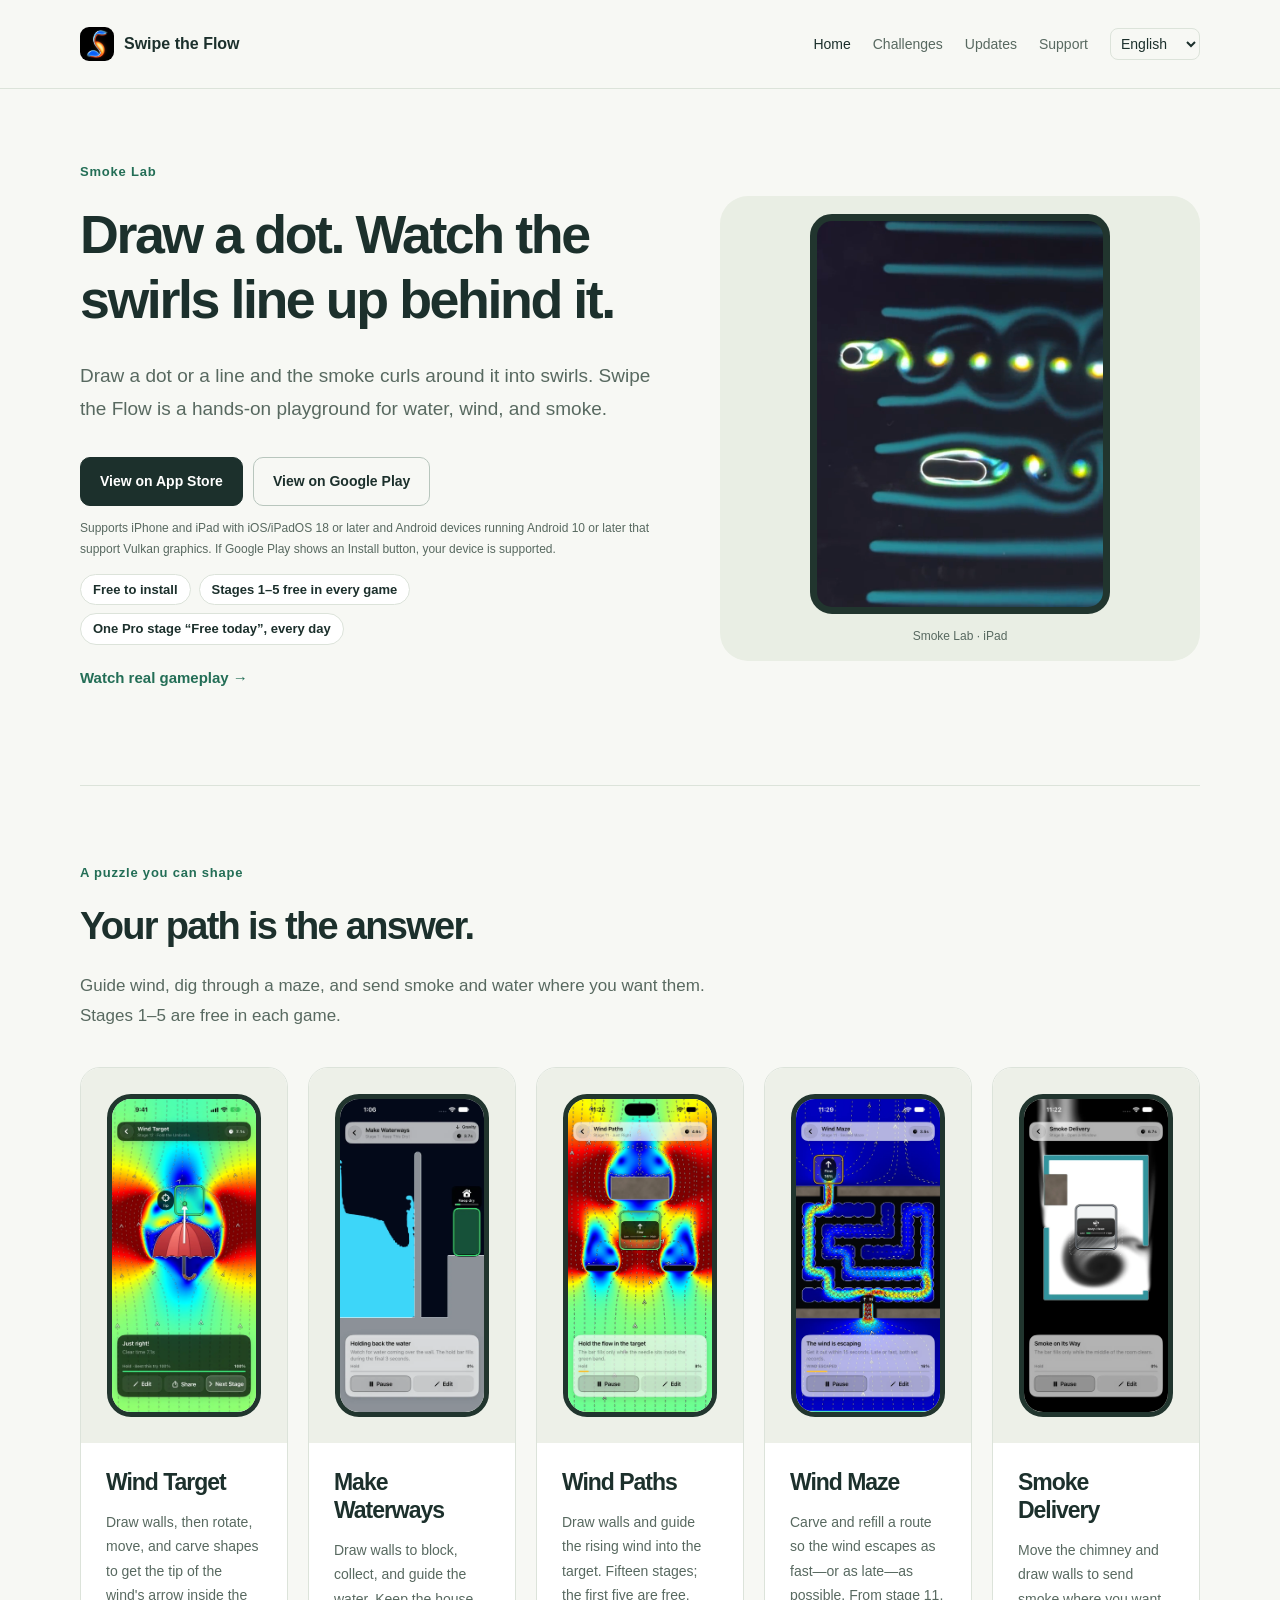
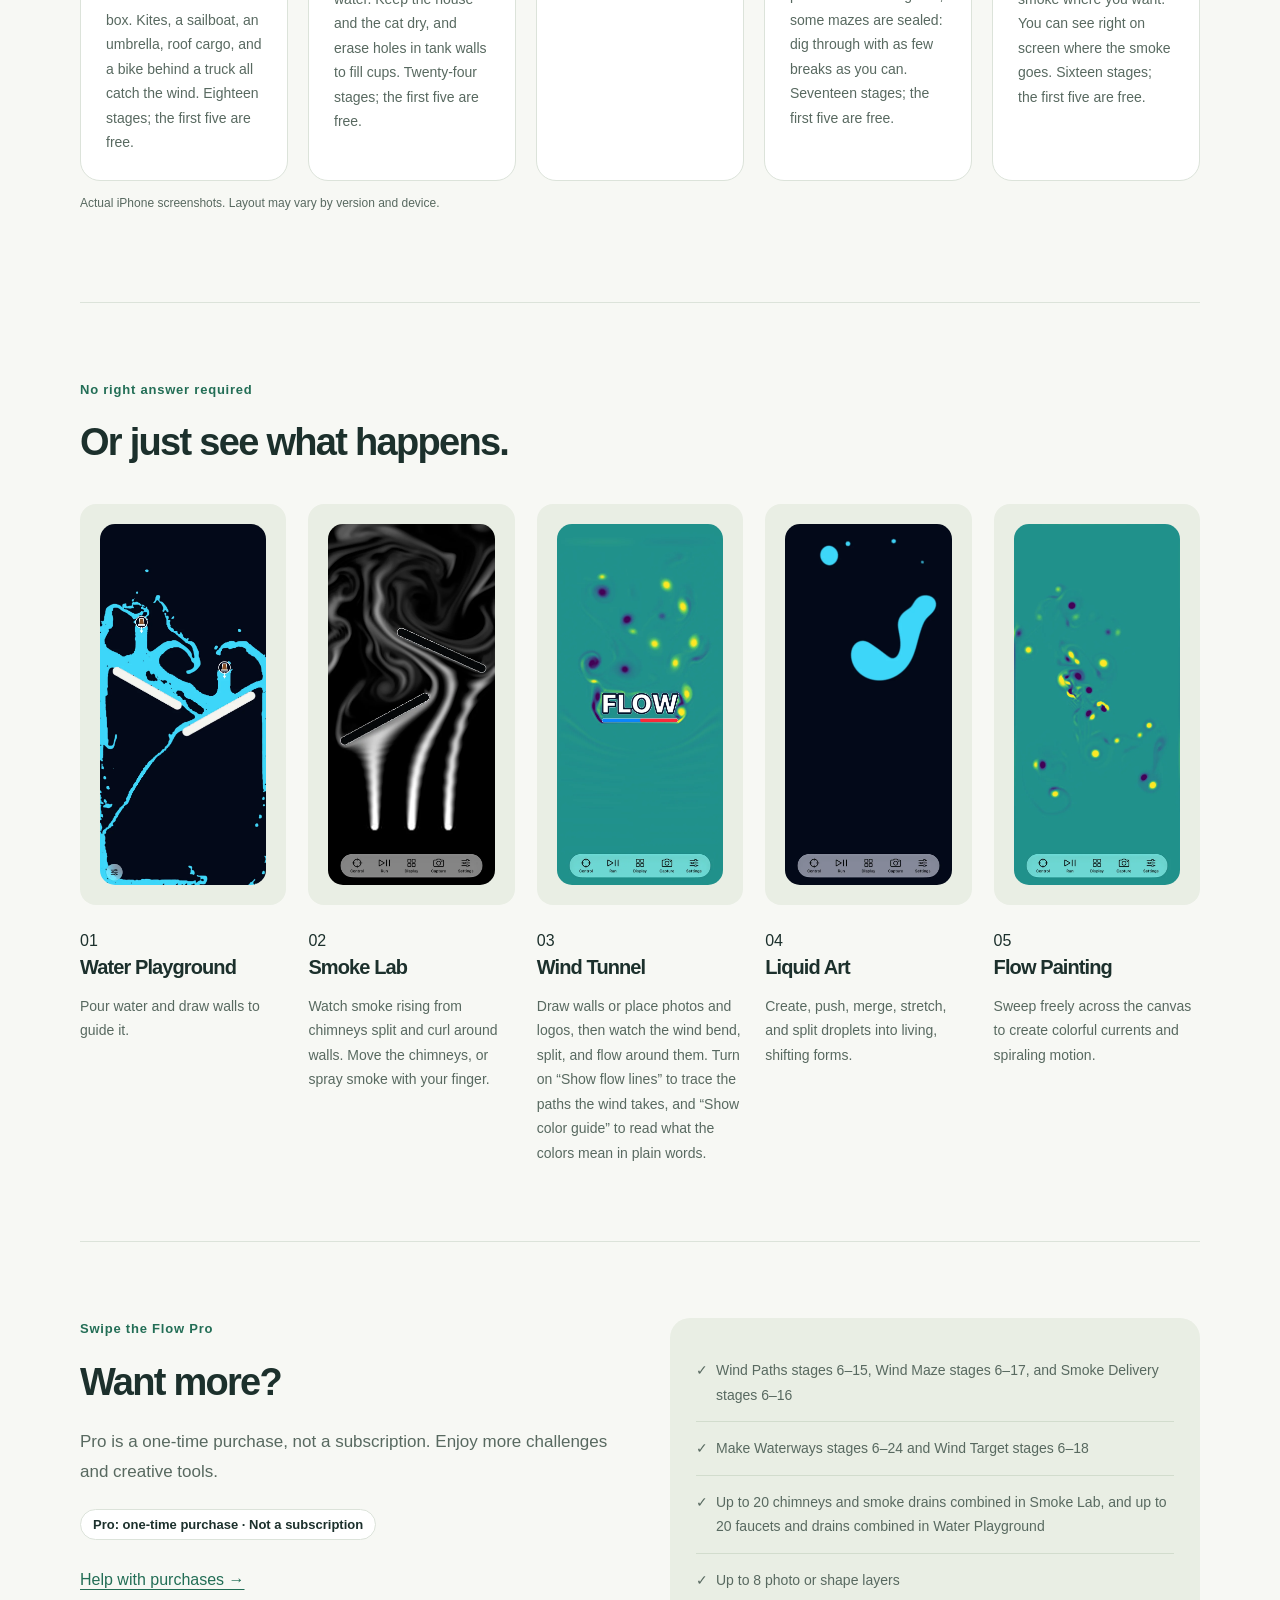
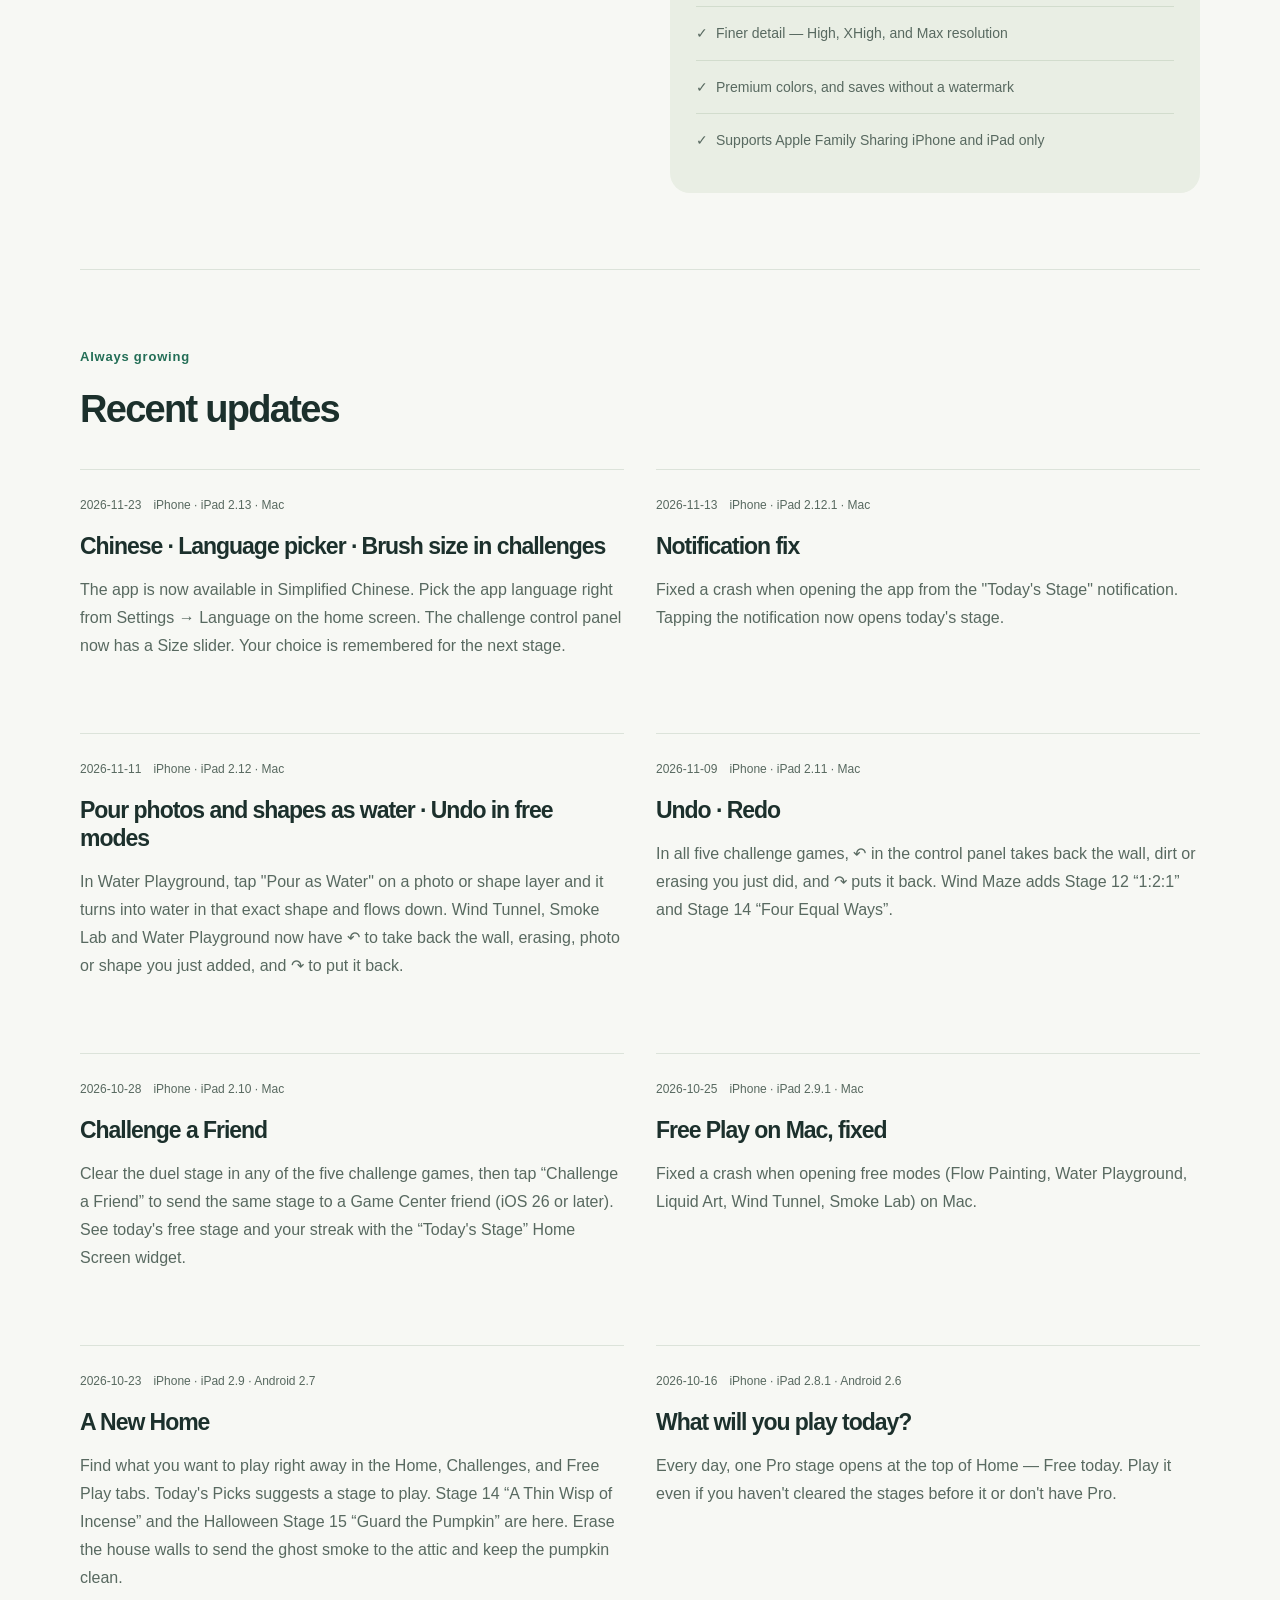
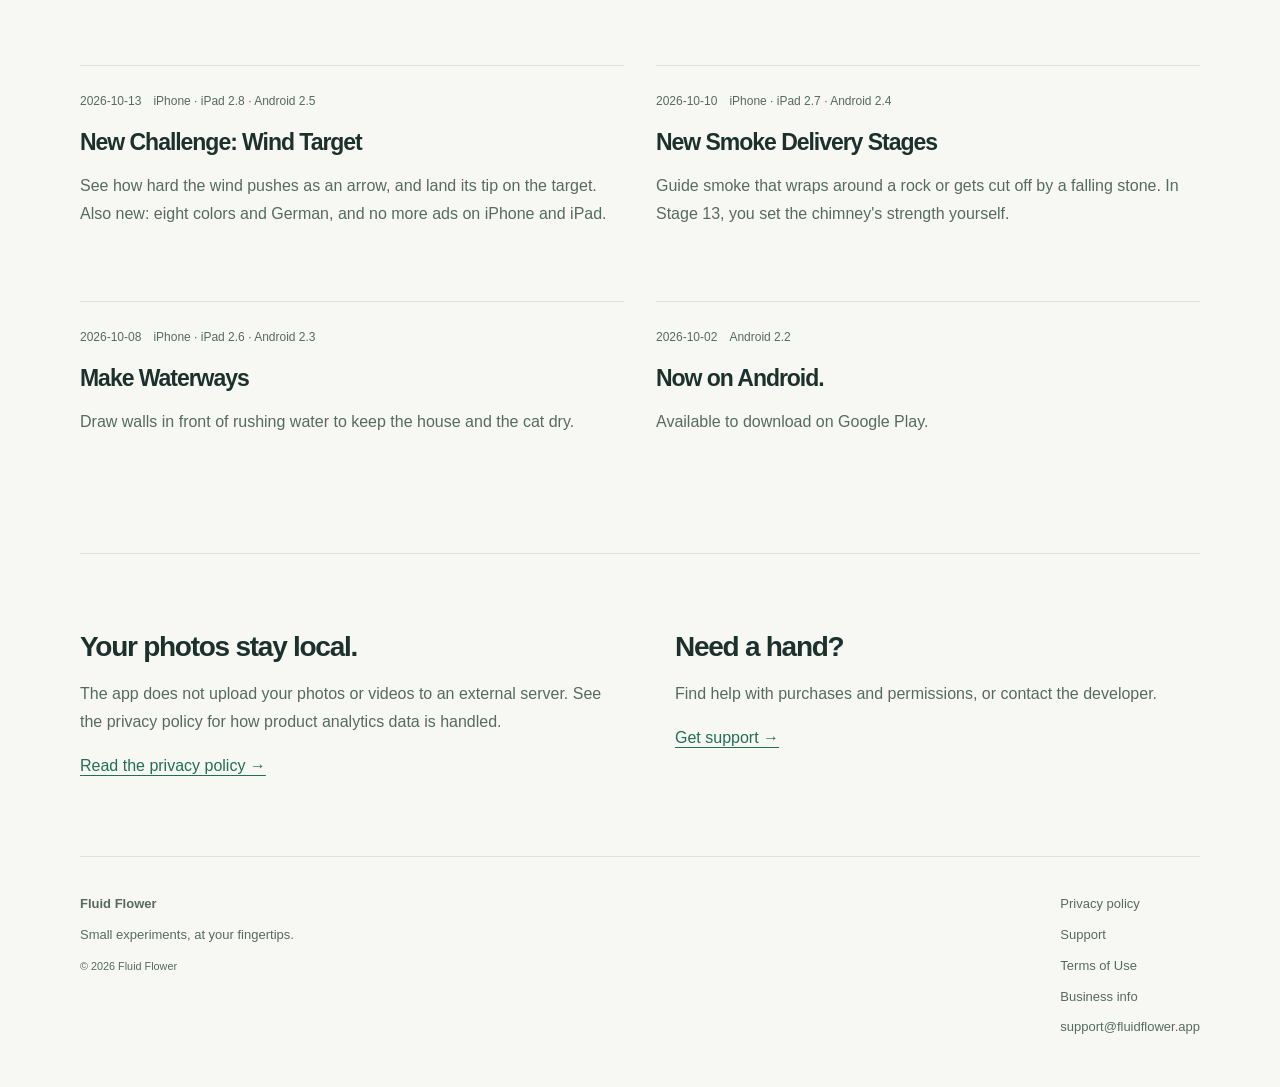
==== commit 7b601bad: "최근 업데이트에 iOS 2.13(중국어·언어 고르기·도전 판 붓 굵기) 추가" ====
--- a/index.html
+++ b/index.html
@@ -46,4 +46,4 @@
             <li><span class="check">✓</span><span data-lang data-ko="더 섬세한 화면 — 해상도 높음·매우 높음·최대" data-en="Finer detail — High, XHigh, and Max resolution" data-ja="より細かい画面 — 解像度「高い」「とても高い」「最大」" data-de="Feinere Details – Auflösung Hoch, Sehr hoch und Max" data-zh="更精细的画面——画质“高”“超高”“最大”">더 섬세한 화면 — 해상도 높음·매우 높음·최대</span></li>
             <li><span class="check">✓</span><span data-lang data-ko="고급 색, 그리고 워터마크 없이 저장" data-en="Premium colors, and saves without a watermark" data-ja="特別なカラーと、ウォーターマークなしの保存" data-de="Premiumfarben und Speichern ohne Wasserzeichen" data-zh="高级配色，以及无水印保存">고급 색, 그리고 워터마크 없이 저장</span></li>
             <li><span class="check">✓</span><span><span data-lang data-ko="Apple 가족 공유 지원" data-en="Supports Apple Family Sharing" data-ja="Apple のファミリー共有に対応" data-de="Unterstützt die Apple-Familienfreigabe" data-zh="支持 Apple 家人共享">Apple 가족 공유 지원</span> <span class="platform-note" data-lang data-ko="iPhone·iPad 전용" data-en="iPhone and iPad only" data-ja="iPhone・iPad 専用" data-de="Nur iPhone und iPad" data-zh="仅限 iPhone 和 iPad">iPhone·iPad 전용</span></span></li>
-          </ul></div></section><section class="section" id="updates"><p data-ko="조금씩, 계속 좋아집니다" data-en="Always growing" data-ja="少しずつ、もっと楽しく" data-de="Es wächst weiter" data-zh="一点一点，越来越好" class="eyebrow">조금씩, 계속 좋아집니다</p><h2 data-ko="최근 업데이트" data-en="Recent updates" data-ja="最近の更新" data-de="Neueste Updates" data-zh="最近更新" >최근 업데이트</h2><div class="updates"><article><div class="update-meta"><time datetime="2026-11-13">2026-11-13</time><span>iPhone · iPad 2.12.1 · Mac</span></div><h3 data-ko="알림 고침" data-en="Notification fix" data-ja="通知の修正" data-de="Mitteilung repariert" data-zh="修复通知问题">알림 고침</h3><p data-ko="「오늘의 판」 알림을 누르면 앱이 꺼지던 문제를 고쳤어요. 이제 알림을 누르면 오늘의 판이 바로 열려요." data-en="Fixed a crash when opening the app from the &quot;Today&#x27;s Stage&quot; notification. Tapping the notification now opens today&#x27;s stage." data-ja="「今日のステージ」の通知をタップするとアプリが終了する問題を修正しました。通知をタップすると、今日のステージが開きます。" data-de="Behoben: Die App stürzte ab, wenn man auf die Mitteilung „Level des Tages“ tippte. Die Mitteilung öffnet jetzt das Level des Tages." data-zh="修复了点击“今日关卡”通知后 App 闪退的问题。现在点通知会直接打开今日关卡。">「오늘의 판」 알림을 누르면 앱이 꺼지던 문제를 고쳤어요. 이제 알림을 누르면 오늘의 판이 바로 열려요.</p></article><article><div class="update-meta"><time datetime="2026-11-11">2026-11-11</time><span>iPhone · iPad 2.12 · Mac</span></div><h3 data-ko="사진·모양을 물로 붓기 · 자유 모드에서도 되돌리기" data-en="Pour photos and shapes as water · Undo in free modes" data-ja="写真や図形を水にして流す・フリーモードでも元に戻す" data-de="Fotos und Formen als Wasser ausgießen · Rückgängig auch im freien Modus" data-zh="把照片和形状倒成水 · 自由模式也能撤销">사진·모양을 물로 붓기 · 자유 모드에서도 되돌리기</h3><p data-ko="물 놀이터에서 사진·모양 레이어 줄의 「물로 붓기」를 누르면 그 모양 그대로 물이 되어 흘러내려요. 바람 실험실·연기 실험실·물 놀이터에서도 ↶로 방금 그린 벽·지운 자리·사진·모양을 되돌리고 ↷로 다시 해요." data-en="In Water Playground, tap &quot;Pour as Water&quot; on a photo or shape layer and it turns into water in that exact shape and flows down. Wind Tunnel, Smoke Lab and Water Playground now have ↶ to take back the wall, erasing, photo or shape you just added, and ↷ to put it back." data-ja="水の遊び場で、写真・形のレイヤーの「水にして流す」を押すと、その形のまま水になって流れ落ちます。風の実験室・煙ラボ・水の遊び場でも、↶ で描いた壁・消した所・写真・形を元に戻し、↷ でやり直せます。" data-de="Tippe im Wasserspielplatz bei einer Foto- oder Formebene auf „Als Wasser ausgießen“: Sie wird in genau dieser Form zu Wasser und fließt nach unten. Auch in Windkanal, Rauchlabor und Wasserspielplatz nimmt ↶ die gerade gezeichnete Wand, das Löschen, Foto oder die Form zurück, ↷ stellt es wieder her." data-zh="在玩水乐园里，点照片或形状图层上的“变成水倒出”，它就会按原来的形状变成水流下来。风洞实验室、烟雾实验室和玩水乐园也能用 ↶ 撤销刚画的墙、刚擦掉的地方、照片或形状，用 ↷ 重做。">물 놀이터에서 사진·모양 레이어 줄의 「물로 붓기」를 누르면 그 모양 그대로 물이 되어 흘러내려요. 바람 실험실·연기 실험실·물 놀이터에서도 ↶로 방금 그린 벽·지운 자리·사진·모양을 되돌리고 ↷로 다시 해요.</p></article><article><div class="update-meta"><time datetime="2026-11-09">2026-11-09</time><span>iPhone · iPad 2.11 · Mac</span></div><h3 data-ko="되돌리기 · 다시 하기" data-en="Undo · Redo" data-ja="元に戻す・やり直し" data-de="Rückgängig · Wiederholen" data-zh="撤销 · 重做">되돌리기 · 다시 하기</h3><p data-ko="다섯 도전 게임 모두 조작판의 ↶로 방금 그린 벽·파낸 흙·지운 자리를 되돌리고, ↷로 다시 해요. 바람 미로에 12단계 「1:2:1」과 14단계 「넷으로 똑같이」가 들어왔어요." data-en="In all five challenge games, ↶ in the control panel takes back the wall, dirt or erasing you just did, and ↷ puts it back. Wind Maze adds Stage 12 “1:2:1” and Stage 14 “Four Equal Ways”." data-ja="5つのチャレンジすべてで、操作パネルの ↶ で描いた壁や掘った土、消した所を元に戻し、↷ でやり直せます。ウィンドメイズにステージ 12「1:2:1」とステージ 14「四等分」が加わりました。" data-de="In allen fünf Herausforderungen nimmt ↶ im Bedienfeld die gerade gezeichnete Wand, gegrabene Erde oder das Löschen zurück, ↷ stellt es wieder her. Im Windlabyrinth gibt es neu Level 12 „1:2:1“ und Level 14 „Vier gleiche Wege“." data-zh="五款挑战游戏都可以用操作面板上的 ↶ 撤销刚画的墙、刚挖开的土或擦掉的地方，用 ↷ 重做。风之迷宫新增第12关“1:2:1”和第14关“四等分”。">다섯 도전 게임 모두 조작판의 ↶로 방금 그린 벽·파낸 흙·지운 자리를 되돌리고, ↷로 다시 해요. 바람 미로에 12단계 「1:2:1」과 14단계 「넷으로 똑같이」가 들어왔어요.</p></article><article><div class="update-meta"><time datetime="2026-10-28">2026-10-28</time><span>iPhone · iPad 2.10 · Mac</span></div><h3 data-ko="친구와 대결" data-en="Challenge a Friend" data-ja="フレンドと対決" data-de="Duell" data-zh="和朋友比一比">친구와 대결</h3><p data-ko="다섯 도전 게임의 대결 판을 깬 뒤 「친구와 대결」을 누르면 Game Center 친구에게 같은 판 대결을 보내요(iOS 26 이상). 오늘 무료로 열리는 판과 연속 기록은 홈 화면 위젯 「오늘의 판」에서 봐요." data-en="Clear the duel stage in any of the five challenge games, then tap “Challenge a Friend” to send the same stage to a Game Center friend (iOS 26 or later). See today&#x27;s free stage and your streak with the “Today&#x27;s Stage” Home Screen widget." data-ja="5つのチャレンジゲームの対決ステージをクリアして「フレンドと対決」をタップすると、Game Centerのフレンドに同じステージで対決を送れます（iOS 26以降）。今日無料で遊べるステージと連続記録は、ホーム画面ウィジェット「今日のステージ」で見られます。" data-de="Schaffe das Duell-Level in einer der fünf Herausforderungen und tippe auf „Duell“, um einem Game-Center-Freund dasselbe Level zu schicken (ab iOS 26). Das heutige Gratis-Level und deine Serie siehst du im Widget „Level des Tages“." data-zh="在五款挑战游戏中通过对决关卡后，点“和朋友比一比”，就能把同一关发给 Game Center 好友（iOS 26 及以上）。用主屏幕小组件“今日关卡”查看今天免费的关卡和连续记录。">다섯 도전 게임의 대결 판을 깬 뒤 「친구와 대결」을 누르면 Game Center 친구에게 같은 판 대결을 보내요(iOS 26 이상). 오늘 무료로 열리는 판과 연속 기록은 홈 화면 위젯 「오늘의 판」에서 봐요.</p></article><article><div class="update-meta"><time datetime="2026-10-25">2026-10-25</time><span>iPhone · iPad 2.9.1 · Mac</span></div><h3 data-ko="Mac에서도 자유 모드" data-en="Free Play on Mac, fixed" data-ja="Macでもフリーモード" data-de="Freies Spiel auf dem Mac" data-zh="Mac 上的自由模式已修复">Mac에서도 자유 모드</h3><p data-ko="Mac에서 자유 모드(바람 그림·물 놀이터·물방울·바람 실험실·연기 실험실)를 열면 앱이 꺼지던 문제를 고쳤어요." data-en="Fixed a crash when opening free modes (Flow Painting, Water Playground, Liquid Art, Wind Tunnel, Smoke Lab) on Mac." data-ja="Macでフリーモード（風のお絵かき・水の遊び場・しずく・風の実験室・煙ラボ）を開くとアプリが終了する問題を修正しました。" data-de="Behoben: Auf dem Mac stürzte die App beim Öffnen der freien Modi (Strömungsmalerei, Wasserspielplatz, Tropfenkunst, Windkanal, Rauchlabor) ab." data-zh="修复了在 Mac 上打开自由模式（流动画板、玩水乐园、水滴艺术、风洞实验室、烟雾实验室）时 App 闪退的问题。">Mac에서 자유 모드(바람 그림·물 놀이터·물방울·바람 실험실·연기 실험실)를 열면 앱이 꺼지던 문제를 고쳤어요.</p></article><article><div class="update-meta"><time datetime="2026-10-23">2026-10-23</time><span>iPhone · iPad 2.9 · Android 2.7</span></div><h3 data-ko="새로워진 홈" data-en="A New Home" data-ja="新しくなったホーム" data-de="Das neue Home" data-zh="全新的首页">새로워진 홈</h3><p data-ko="홈·도전·자유 탭에서 하고 싶은 놀이를 바로 찾아요. 오늘의 추천이 할 판을 골라 드려요. 14단계 「가느다란 향」과 핼러윈 15단계 「호박 지키기」가 들어왔어요. 집 벽을 지워 유령 연기는 다락으로 보내고 호박은 깨끗하게 지켜 보세요." data-en="Find what you want to play right away in the Home, Challenges, and Free Play tabs. Today&#x27;s Picks suggests a stage to play. Stage 14 “A Thin Wisp of Incense” and the Halloween Stage 15 “Guard the Pumpkin” are here. Erase the house walls to send the ghost smoke to the attic and keep the pumpkin clean." data-ja="ホーム・チャレンジ・フリーのタブで、遊びたいものがすぐ見つかります。「今日のおすすめ」から遊ぶステージを選べます。ステージ14「細いお香」とハロウィンのステージ15「カボチャを守れ」が登場。家の壁を消して、おばけの煙は屋根裏へ、カボチャはきれいに守りましょう。" data-de="In den Tabs Home, Herausforderungen und Freies Spiel findest du sofort, was du spielen möchtest. „Heute empfohlen“ schlägt dir ein Level vor. Level 14 „Ein dünner Räucherfaden“ und das Halloween-Level 15 „Rette den Kürbis“ sind da. Radiere Hauswände weg, damit der Geisterrauch auf den Dachboden zieht, und halte den Kürbis sauber." data-zh="在首页、挑战玩法、自由模式三个标签里马上找到想玩的。“今日推荐”会帮你挑一关。新增第14关“一缕细香”和万圣节第15关“保护南瓜”：擦掉房子的墙，把幽灵的烟送进阁楼，同时别让南瓜沾到烟。">홈·도전·자유 탭에서 하고 싶은 놀이를 바로 찾아요. 오늘의 추천이 할 판을 골라 드려요. 14단계 「가느다란 향」과 핼러윈 15단계 「호박 지키기」가 들어왔어요. 집 벽을 지워 유령 연기는 다락으로 보내고 호박은 깨끗하게 지켜 보세요.</p></article><article><div class="update-meta"><time datetime="2026-10-16">2026-10-16</time><span>iPhone · iPad 2.8.1 · Android 2.6</span></div><h3 data-ko="「오늘 뭐 해볼까?」" data-en="What will you play today?" data-ja="今日は何で遊ぶ？" data-de="Was spielst du heute?" data-zh="今天玩点什么？">「오늘 뭐 해볼까?」</h3><p data-ko="홈 맨 위에서 매일 Pro 판 하나가 「오늘 무료」로 열려요. 앞 판을 안 깼어도, Pro가 없어도 그날은 할 수 있어요." data-en="Every day, one Pro stage opens at the top of Home — Free today. Play it even if you haven't cleared the stages before it or don't have Pro." data-ja="ホームの一番上で、毎日Proステージがひとつ「今日無料」で開きます。前のステージを未クリアでも、Proがなくてもその日は遊べます。" data-de="Jeden Tag öffnet sich oben auf dem Startbildschirm ein Pro-Level – heute gratis. Du kannst es spielen, auch wenn du die Level davor noch nicht geschafft hast oder kein Pro hast." data-zh="每天在首页最上方会有一个 Pro 关卡“今日免费”开放。就算没通过前面的关卡、没有 Pro，当天也能玩。">홈 맨 위에서 매일 Pro 판 하나가 「오늘 무료」로 열려요. 앞 판을 안 깼어도, Pro가 없어도 그날은 할 수 있어요.</p></article><article><div class="update-meta"><time datetime="2026-10-13">2026-10-13</time><span>iPhone · iPad 2.8 · Android 2.5</span></div><h3 data-ko="새 도전 「바람 과녁」" data-en="New Challenge: Wind Target" data-ja="新しいチャレンジ「風のまと」" data-de="Neue Herausforderung: Windziel" data-zh="新挑战“风力靶心”">새 도전 「바람 과녁」</h3><p data-ko="바람이 미는 힘을 화살표로 보고, 그 끝을 과녁에 넣으세요. 새 색 여덟 가지와 독일어도 더했고, iPhone·iPad에서는 광고를 모두 없앴어요." data-en="See how hard the wind pushes as an arrow, and land its tip on the target. Also new: eight colors and German, and no more ads on iPhone and iPad." data-ja="風が押す力を矢印で見て、その先をまとに入れましょう。新しい8色とドイツ語に対応し、iPhone・iPadでは広告をすべてなくしました。" data-de="Der Pfeil zeigt, wie stark der Wind drückt – bring seine Spitze ins Ziel. Ebenfalls neu: acht Farben, Deutsch und keine Werbung mehr auf iPhone und iPad." data-zh="用箭头看风推得有多用力，再让箭头尖落在靶心上。还新增了八种配色和德语，并且去掉了 iPhone 和 iPad 上的全部广告。">바람이 미는 힘을 화살표로 보고, 그 끝을 과녁에 넣으세요. 새 색 여덟 가지와 독일어도 더했고, iPhone·iPad에서는 광고를 모두 없앴어요.</p></article><article><div class="update-meta"><time datetime="2026-10-10">2026-10-10</time><span>iPhone · iPad 2.7 · Android 2.4</span></div><h3 data-ko="연기 배달 새 단계" data-en="New Smoke Delivery Stages" data-ja="「煙の配達」に新しいステージ" data-de="Neue Rauchpost-Level" data-zh="烟雾快递新关卡">연기 배달 새 단계</h3><p data-ko="바위를 타고 돌고, 떨어진 돌에 끊기는 연기를 상자로 보내 보세요. 13단계에서는 굴뚝의 세기를 직접 조절해요." data-en="Guide smoke that wraps around a rock or gets cut off by a falling stone. In Stage 13, you set the chimney's strength yourself." data-ja="岩をつたって回り込む煙、落ちてきた石に途切れる煙を箱まで届けましょう。ステージ13では、煙突の強さを自分で調整します。" data-de="Lenke Rauch, der sich um einen Felsen legt oder von einem fallenden Stein abgeschnitten wird. In Level 13 stellst du die Stärke des Schornsteins selbst ein." data-zh="把绕着石头打转、被落石截断的烟送进框里。在第13关，烟囱的力度由你自己调。">바위를 타고 돌고, 떨어진 돌에 끊기는 연기를 상자로 보내 보세요. 13단계에서는 굴뚝의 세기를 직접 조절해요.</p></article><article><div class="update-meta"><time datetime="2026-10-08">2026-10-08</time><span>iPhone · iPad 2.6 · Android 2.3</span></div><h3 data-ko="물길 만들기" data-en="Make Waterways" data-ja="水の道づくり" data-de="Wasserwege" data-zh="开挖水道">물길 만들기</h3><p data-ko="밀려오는 물 앞에 벽을 그려 집과 고양이를 지키세요." data-en="Draw walls in front of rushing water to keep the house and the cat dry." data-ja="押し寄せる水の前に壁を描いて、家や猫を守りましょう。" data-de="Zeichne Wände vor das heranströmende Wasser und halte Haus und Katze trocken." data-zh="在涌来的水前画墙，保护房子和猫。">밀려오는 물 앞에 벽을 그려 집과 고양이를 지키세요.</p></article><article><div class="update-meta"><time datetime="2026-10-02">2026-10-02</time><span>Android 2.2</span></div><h3 data-ko="Android에서 만나요." data-en="Now on Android." data-ja="Android でも遊べます。" data-de="Jetzt auch für Android." data-zh="现已登陆 Android。" >Android에서 만나요.</h3><p data-ko="Google Play에서 받을 수 있어요." data-en="Available to download on Google Play." data-ja="Google Play から正式にダウンロードできます。" data-de="Bei Google Play zum Herunterladen." data-zh="可在 Google Play 正式下载。" >Google Play에서 받을 수 있어요.</p></article></div></section><section class="section trust"><div><h2 data-ko="사진은 기기 안에." data-en="Your photos stay local." data-ja="写真は、端末の中に。" data-de="Deine Fotos bleiben auf deinem Gerät." data-zh="照片只留在设备里。" >사진은 기기 안에.</h2><p data-ko="앱은 사진과 영상을 외부 서버로 올리지 않아요. 사용 통계를 어떻게 다루는지는 개인정보처리방침에서 볼 수 있어요." data-en="The app does not upload your photos or videos to an external server. See the privacy policy for how product analytics data is handled." data-ja="写真や動画をアプリが外部サーバーへアップロードすることはありません。製品分析のデータの扱いは、プライバシーポリシーをご覧ください。" data-de="Die App lädt deine Fotos und Videos nicht auf einen externen Server hoch. Wie Analysedaten behandelt werden, steht in der Datenschutzerklärung." data-zh="App 不会把你的照片和视频上传到外部服务器。使用统计如何处理，请查看隐私政策。" >앱은 사진과 영상을 외부 서버로 올리지 않아요. 사용 통계를 어떻게 다루는지는 개인정보처리방침에서 볼 수 있어요.</p><a data-ko="개인정보처리방침 읽기 →" data-en="Read the privacy policy →" data-ja="プライバシーポリシーを読む →" data-de="Datenschutzerklärung lesen →" data-zh="阅读隐私政策 →" href="/swipe-the-flow-privacy/">개인정보처리방침 읽기 →</a></div><div><h2 data-ko="궁금한 점이 있나요?" data-en="Need a hand?" data-ja="お困りですか？" data-de="Brauchst du Hilfe?" data-zh="有疑问吗？" >궁금한 점이 있나요?</h2><p data-ko="구매와 권한에 관한 도움말을 확인하거나 개발자에게 직접 문의하세요." data-en="Find help with purchases and permissions, or contact the developer." data-ja="購入や権限についてのヘルプや、開発者へのお問い合わせはこちらから。" data-de="Hilfe zu Käufen und Berechtigungen – oder schreib dem Entwickler." data-zh="查看购买和权限方面的帮助，或直接联系开发者。" >구매와 권한에 관한 도움말을 확인하거나 개발자에게 직접 문의하세요.</p><a data-ko="고객지원으로 →" data-en="Get support →" data-ja="サポートへ →" data-de="Zum Support →" data-zh="前往帮助与支持 →" href="/swipe-the-flow-privacy/support.html">고객지원으로 →</a></div></section></main><dialog id="film" aria-labelledby="film-title"><div class="dialog-top"><h2 data-ko="실제 플레이 · 연기 배달" data-en="Real gameplay · Smoke Delivery" data-ja="実際のプレイ · 煙の配達" data-de="Echtes Gameplay · Rauchpost" data-zh="实际游玩 · 烟雾快递" id="film-title">실제 플레이 · 연기 배달</h2><button data-ko="닫기" data-en="Close" data-ja="閉じる" data-de="Schließen" data-zh="关闭" id="close-film" class="button secondary" type="button">닫기</button></div><video id="play-video" controls playsinline preload="none" poster="/assets/play-poster.webp"><source src="/assets/play.mp4" type="video/mp4"><span data-ko="영상을 재생할 수 없습니다." data-en="Video playback is unavailable." data-ja="動画を再生できません。" data-de="Das Video kann nicht abgespielt werden." data-zh="无法播放视频。" >영상을 재생할 수 없습니다.</span></video><p data-ko="영어 자막 · 위쪽 방만 비우는 판이에요. 두 방을 다 열었다가 실패하고, 위쪽 방만 비우는 길로 다시 해요." data-en="English captions. Clear only the upper room: opening both rooms fails, then a new route clears just the upper room." data-ja="英語字幕。上の部屋だけをきれいにする挑戦です。両方の部屋を開けて失敗した後、上の部屋だけをきれいにする方法で再挑戦します。" data-de="Englische Untertitel. Nur den oberen Raum säubern: Beide Räume zu öffnen scheitert, ein neuer Weg säubert nur den oberen Raum." data-zh="英文字幕 · 这一关只要清空上面的房间。先把两个房间都打开结果失败，再换一条路，只清空上面的房间。" class="fine">영어 자막 · 위쪽 방만 비우는 판이에요. 두 방을 다 열었다가 실패하고, 위쪽 방만 비우는 길로 다시 해요.</p></dialog><footer class="shell footer"><div><strong>Fluid Flower</strong><p data-ko="손끝에서 시작되는 작은 실험." data-en="Small experiments, at your fingertips." data-ja="指先から始まる、小さな実験。" data-de="Kleine Experimente, direkt unter deinen Fingern." data-zh="从指尖开始的小实验。" >손끝에서 시작되는 작은 실험.</p><small>© 2026 Fluid Flower</small></div><nav aria-label="Footer" data-aria-ko="하단 메뉴" data-aria-en="Footer" data-aria-ja="フッター" data-aria-de="Fußzeile" data-aria-zh="页脚菜单"><a data-ko="개인정보처리방침" data-en="Privacy policy" data-ja="プライバシーポリシー" data-de="Datenschutzerklärung" data-zh="隐私政策" href="/swipe-the-flow-privacy/">개인정보처리방침</a><a data-ko="고객지원" data-en="Support" data-ja="サポート" data-de="Support" data-zh="帮助与支持" href="/swipe-the-flow-privacy/support.html">고객지원</a><a data-ko="이용약관" data-en="Terms of Use" data-ja="利用規約" data-de="Nutzungsbedingungen" data-zh="使用条款" href="/swipe-the-flow-privacy/terms.html">이용약관</a><a data-ko="사업자 정보" data-en="Business info" data-ja="事業者情報" data-de="Impressum" data-zh="经营者信息" href="/business/">사업자 정보</a><a href="mailto:support@fluidflower.app">support@fluidflower.app</a></nav></footer></body></html>
+          </ul></div></section><section class="section" id="updates"><p data-ko="조금씩, 계속 좋아집니다" data-en="Always growing" data-ja="少しずつ、もっと楽しく" data-de="Es wächst weiter" data-zh="一点一点，越来越好" class="eyebrow">조금씩, 계속 좋아집니다</p><h2 data-ko="최근 업데이트" data-en="Recent updates" data-ja="最近の更新" data-de="Neueste Updates" data-zh="最近更新" >최근 업데이트</h2><div class="updates"><article><div class="update-meta"><time datetime="2026-11-23">2026-11-23</time><span>iPhone · iPad 2.13 · Mac</span></div><h3 data-ko="중국어 · 언어 고르기 · 도전 판 붓 굵기" data-en="Chinese · Language picker · Brush size in challenges" data-ja="中国語・言語の選択・チャレンジのブラシの太さ" data-de="Chinesisch · Sprachauswahl · Pinselstärke in Herausforderungen" data-zh="中文 · 语言选择 · 挑战关卡的笔刷粗细">중국어 · 언어 고르기 · 도전 판 붓 굵기</h3><p data-ko="앱이 중국어 간체로도 나와요. 홈 설정의 「언어」에서 앱 언어를 바로 고를 수 있어요. 도전 판 조작판에 「굵기」 막대가 생겼어요. 고른 굵기는 다음 판에서도 기억해요." data-en="The app is now available in Simplified Chinese. Pick the app language right from Settings → Language on the home screen. The challenge control panel now has a Size slider. Your choice is remembered for the next stage." data-ja="アプリが簡体字中国語に対応しました。ホームの設定の「言語」からアプリの言語をすぐに選べます。チャレンジの操作パネルに「太さ」スライダーが加わりました。選んだ太さは次のステージでも覚えています。" data-de="Die App gibt es jetzt auch auf vereinfachtem Chinesisch. Die App-Sprache wählst du direkt unter Einstellungen → Sprache auf dem Startbildschirm. Das Steuerfeld der Herausforderungen hat jetzt einen Regler „Größe“. Deine Wahl bleibt für das nächste Level erhalten." data-zh="应用现已支持简体中文。在首页「设置」的「语言」中可以直接选择应用语言。挑战操作面板新增「粗细」滑块。选好的粗细在下一关也会记住。">앱이 중국어 간체로도 나와요. 홈 설정의 「언어」에서 앱 언어를 바로 고를 수 있어요. 도전 판 조작판에 「굵기」 막대가 생겼어요. 고른 굵기는 다음 판에서도 기억해요.</p></article><article><div class="update-meta"><time datetime="2026-11-13">2026-11-13</time><span>iPhone · iPad 2.12.1 · Mac</span></div><h3 data-ko="알림 고침" data-en="Notification fix" data-ja="通知の修正" data-de="Mitteilung repariert" data-zh="修复通知问题">알림 고침</h3><p data-ko="「오늘의 판」 알림을 누르면 앱이 꺼지던 문제를 고쳤어요. 이제 알림을 누르면 오늘의 판이 바로 열려요." data-en="Fixed a crash when opening the app from the &quot;Today&#x27;s Stage&quot; notification. Tapping the notification now opens today&#x27;s stage." data-ja="「今日のステージ」の通知をタップするとアプリが終了する問題を修正しました。通知をタップすると、今日のステージが開きます。" data-de="Behoben: Die App stürzte ab, wenn man auf die Mitteilung „Level des Tages“ tippte. Die Mitteilung öffnet jetzt das Level des Tages." data-zh="修复了点击“今日关卡”通知后 App 闪退的问题。现在点通知会直接打开今日关卡。">「오늘의 판」 알림을 누르면 앱이 꺼지던 문제를 고쳤어요. 이제 알림을 누르면 오늘의 판이 바로 열려요.</p></article><article><div class="update-meta"><time datetime="2026-11-11">2026-11-11</time><span>iPhone · iPad 2.12 · Mac</span></div><h3 data-ko="사진·모양을 물로 붓기 · 자유 모드에서도 되돌리기" data-en="Pour photos and shapes as water · Undo in free modes" data-ja="写真や図形を水にして流す・フリーモードでも元に戻す" data-de="Fotos und Formen als Wasser ausgießen · Rückgängig auch im freien Modus" data-zh="把照片和形状倒成水 · 自由模式也能撤销">사진·모양을 물로 붓기 · 자유 모드에서도 되돌리기</h3><p data-ko="물 놀이터에서 사진·모양 레이어 줄의 「물로 붓기」를 누르면 그 모양 그대로 물이 되어 흘러내려요. 바람 실험실·연기 실험실·물 놀이터에서도 ↶로 방금 그린 벽·지운 자리·사진·모양을 되돌리고 ↷로 다시 해요." data-en="In Water Playground, tap &quot;Pour as Water&quot; on a photo or shape layer and it turns into water in that exact shape and flows down. Wind Tunnel, Smoke Lab and Water Playground now have ↶ to take back the wall, erasing, photo or shape you just added, and ↷ to put it back." data-ja="水の遊び場で、写真・形のレイヤーの「水にして流す」を押すと、その形のまま水になって流れ落ちます。風の実験室・煙ラボ・水の遊び場でも、↶ で描いた壁・消した所・写真・形を元に戻し、↷ でやり直せます。" data-de="Tippe im Wasserspielplatz bei einer Foto- oder Formebene auf „Als Wasser ausgießen“: Sie wird in genau dieser Form zu Wasser und fließt nach unten. Auch in Windkanal, Rauchlabor und Wasserspielplatz nimmt ↶ die gerade gezeichnete Wand, das Löschen, Foto oder die Form zurück, ↷ stellt es wieder her." data-zh="在玩水乐园里，点照片或形状图层上的“变成水倒出”，它就会按原来的形状变成水流下来。风洞实验室、烟雾实验室和玩水乐园也能用 ↶ 撤销刚画的墙、刚擦掉的地方、照片或形状，用 ↷ 重做。">물 놀이터에서 사진·모양 레이어 줄의 「물로 붓기」를 누르면 그 모양 그대로 물이 되어 흘러내려요. 바람 실험실·연기 실험실·물 놀이터에서도 ↶로 방금 그린 벽·지운 자리·사진·모양을 되돌리고 ↷로 다시 해요.</p></article><article><div class="update-meta"><time datetime="2026-11-09">2026-11-09</time><span>iPhone · iPad 2.11 · Mac</span></div><h3 data-ko="되돌리기 · 다시 하기" data-en="Undo · Redo" data-ja="元に戻す・やり直し" data-de="Rückgängig · Wiederholen" data-zh="撤销 · 重做">되돌리기 · 다시 하기</h3><p data-ko="다섯 도전 게임 모두 조작판의 ↶로 방금 그린 벽·파낸 흙·지운 자리를 되돌리고, ↷로 다시 해요. 바람 미로에 12단계 「1:2:1」과 14단계 「넷으로 똑같이」가 들어왔어요." data-en="In all five challenge games, ↶ in the control panel takes back the wall, dirt or erasing you just did, and ↷ puts it back. Wind Maze adds Stage 12 “1:2:1” and Stage 14 “Four Equal Ways”." data-ja="5つのチャレンジすべてで、操作パネルの ↶ で描いた壁や掘った土、消した所を元に戻し、↷ でやり直せます。ウィンドメイズにステージ 12「1:2:1」とステージ 14「四等分」が加わりました。" data-de="In allen fünf Herausforderungen nimmt ↶ im Bedienfeld die gerade gezeichnete Wand, gegrabene Erde oder das Löschen zurück, ↷ stellt es wieder her. Im Windlabyrinth gibt es neu Level 12 „1:2:1“ und Level 14 „Vier gleiche Wege“." data-zh="五款挑战游戏都可以用操作面板上的 ↶ 撤销刚画的墙、刚挖开的土或擦掉的地方，用 ↷ 重做。风之迷宫新增第12关“1:2:1”和第14关“四等分”。">다섯 도전 게임 모두 조작판의 ↶로 방금 그린 벽·파낸 흙·지운 자리를 되돌리고, ↷로 다시 해요. 바람 미로에 12단계 「1:2:1」과 14단계 「넷으로 똑같이」가 들어왔어요.</p></article><article><div class="update-meta"><time datetime="2026-10-28">2026-10-28</time><span>iPhone · iPad 2.10 · Mac</span></div><h3 data-ko="친구와 대결" data-en="Challenge a Friend" data-ja="フレンドと対決" data-de="Duell" data-zh="和朋友比一比">친구와 대결</h3><p data-ko="다섯 도전 게임의 대결 판을 깬 뒤 「친구와 대결」을 누르면 Game Center 친구에게 같은 판 대결을 보내요(iOS 26 이상). 오늘 무료로 열리는 판과 연속 기록은 홈 화면 위젯 「오늘의 판」에서 봐요." data-en="Clear the duel stage in any of the five challenge games, then tap “Challenge a Friend” to send the same stage to a Game Center friend (iOS 26 or later). See today&#x27;s free stage and your streak with the “Today&#x27;s Stage” Home Screen widget." data-ja="5つのチャレンジゲームの対決ステージをクリアして「フレンドと対決」をタップすると、Game Centerのフレンドに同じステージで対決を送れます（iOS 26以降）。今日無料で遊べるステージと連続記録は、ホーム画面ウィジェット「今日のステージ」で見られます。" data-de="Schaffe das Duell-Level in einer der fünf Herausforderungen und tippe auf „Duell“, um einem Game-Center-Freund dasselbe Level zu schicken (ab iOS 26). Das heutige Gratis-Level und deine Serie siehst du im Widget „Level des Tages“." data-zh="在五款挑战游戏中通过对决关卡后，点“和朋友比一比”，就能把同一关发给 Game Center 好友（iOS 26 及以上）。用主屏幕小组件“今日关卡”查看今天免费的关卡和连续记录。">다섯 도전 게임의 대결 판을 깬 뒤 「친구와 대결」을 누르면 Game Center 친구에게 같은 판 대결을 보내요(iOS 26 이상). 오늘 무료로 열리는 판과 연속 기록은 홈 화면 위젯 「오늘의 판」에서 봐요.</p></article><article><div class="update-meta"><time datetime="2026-10-25">2026-10-25</time><span>iPhone · iPad 2.9.1 · Mac</span></div><h3 data-ko="Mac에서도 자유 모드" data-en="Free Play on Mac, fixed" data-ja="Macでもフリーモード" data-de="Freies Spiel auf dem Mac" data-zh="Mac 上的自由模式已修复">Mac에서도 자유 모드</h3><p data-ko="Mac에서 자유 모드(바람 그림·물 놀이터·물방울·바람 실험실·연기 실험실)를 열면 앱이 꺼지던 문제를 고쳤어요." data-en="Fixed a crash when opening free modes (Flow Painting, Water Playground, Liquid Art, Wind Tunnel, Smoke Lab) on Mac." data-ja="Macでフリーモード（風のお絵かき・水の遊び場・しずく・風の実験室・煙ラボ）を開くとアプリが終了する問題を修正しました。" data-de="Behoben: Auf dem Mac stürzte die App beim Öffnen der freien Modi (Strömungsmalerei, Wasserspielplatz, Tropfenkunst, Windkanal, Rauchlabor) ab." data-zh="修复了在 Mac 上打开自由模式（流动画板、玩水乐园、水滴艺术、风洞实验室、烟雾实验室）时 App 闪退的问题。">Mac에서 자유 모드(바람 그림·물 놀이터·물방울·바람 실험실·연기 실험실)를 열면 앱이 꺼지던 문제를 고쳤어요.</p></article><article><div class="update-meta"><time datetime="2026-10-23">2026-10-23</time><span>iPhone · iPad 2.9 · Android 2.7</span></div><h3 data-ko="새로워진 홈" data-en="A New Home" data-ja="新しくなったホーム" data-de="Das neue Home" data-zh="全新的首页">새로워진 홈</h3><p data-ko="홈·도전·자유 탭에서 하고 싶은 놀이를 바로 찾아요. 오늘의 추천이 할 판을 골라 드려요. 14단계 「가느다란 향」과 핼러윈 15단계 「호박 지키기」가 들어왔어요. 집 벽을 지워 유령 연기는 다락으로 보내고 호박은 깨끗하게 지켜 보세요." data-en="Find what you want to play right away in the Home, Challenges, and Free Play tabs. Today&#x27;s Picks suggests a stage to play. Stage 14 “A Thin Wisp of Incense” and the Halloween Stage 15 “Guard the Pumpkin” are here. Erase the house walls to send the ghost smoke to the attic and keep the pumpkin clean." data-ja="ホーム・チャレンジ・フリーのタブで、遊びたいものがすぐ見つかります。「今日のおすすめ」から遊ぶステージを選べます。ステージ14「細いお香」とハロウィンのステージ15「カボチャを守れ」が登場。家の壁を消して、おばけの煙は屋根裏へ、カボチャはきれいに守りましょう。" data-de="In den Tabs Home, Herausforderungen und Freies Spiel findest du sofort, was du spielen möchtest. „Heute empfohlen“ schlägt dir ein Level vor. Level 14 „Ein dünner Räucherfaden“ und das Halloween-Level 15 „Rette den Kürbis“ sind da. Radiere Hauswände weg, damit der Geisterrauch auf den Dachboden zieht, und halte den Kürbis sauber." data-zh="在首页、挑战玩法、自由模式三个标签里马上找到想玩的。“今日推荐”会帮你挑一关。新增第14关“一缕细香”和万圣节第15关“保护南瓜”：擦掉房子的墙，把幽灵的烟送进阁楼，同时别让南瓜沾到烟。">홈·도전·자유 탭에서 하고 싶은 놀이를 바로 찾아요. 오늘의 추천이 할 판을 골라 드려요. 14단계 「가느다란 향」과 핼러윈 15단계 「호박 지키기」가 들어왔어요. 집 벽을 지워 유령 연기는 다락으로 보내고 호박은 깨끗하게 지켜 보세요.</p></article><article><div class="update-meta"><time datetime="2026-10-16">2026-10-16</time><span>iPhone · iPad 2.8.1 · Android 2.6</span></div><h3 data-ko="「오늘 뭐 해볼까?」" data-en="What will you play today?" data-ja="今日は何で遊ぶ？" data-de="Was spielst du heute?" data-zh="今天玩点什么？">「오늘 뭐 해볼까?」</h3><p data-ko="홈 맨 위에서 매일 Pro 판 하나가 「오늘 무료」로 열려요. 앞 판을 안 깼어도, Pro가 없어도 그날은 할 수 있어요." data-en="Every day, one Pro stage opens at the top of Home — Free today. Play it even if you haven't cleared the stages before it or don't have Pro." data-ja="ホームの一番上で、毎日Proステージがひとつ「今日無料」で開きます。前のステージを未クリアでも、Proがなくてもその日は遊べます。" data-de="Jeden Tag öffnet sich oben auf dem Startbildschirm ein Pro-Level – heute gratis. Du kannst es spielen, auch wenn du die Level davor noch nicht geschafft hast oder kein Pro hast." data-zh="每天在首页最上方会有一个 Pro 关卡“今日免费”开放。就算没通过前面的关卡、没有 Pro，当天也能玩。">홈 맨 위에서 매일 Pro 판 하나가 「오늘 무료」로 열려요. 앞 판을 안 깼어도, Pro가 없어도 그날은 할 수 있어요.</p></article><article><div class="update-meta"><time datetime="2026-10-13">2026-10-13</time><span>iPhone · iPad 2.8 · Android 2.5</span></div><h3 data-ko="새 도전 「바람 과녁」" data-en="New Challenge: Wind Target" data-ja="新しいチャレンジ「風のまと」" data-de="Neue Herausforderung: Windziel" data-zh="新挑战“风力靶心”">새 도전 「바람 과녁」</h3><p data-ko="바람이 미는 힘을 화살표로 보고, 그 끝을 과녁에 넣으세요. 새 색 여덟 가지와 독일어도 더했고, iPhone·iPad에서는 광고를 모두 없앴어요." data-en="See how hard the wind pushes as an arrow, and land its tip on the target. Also new: eight colors and German, and no more ads on iPhone and iPad." data-ja="風が押す力を矢印で見て、その先をまとに入れましょう。新しい8色とドイツ語に対応し、iPhone・iPadでは広告をすべてなくしました。" data-de="Der Pfeil zeigt, wie stark der Wind drückt – bring seine Spitze ins Ziel. Ebenfalls neu: acht Farben, Deutsch und keine Werbung mehr auf iPhone und iPad." data-zh="用箭头看风推得有多用力，再让箭头尖落在靶心上。还新增了八种配色和德语，并且去掉了 iPhone 和 iPad 上的全部广告。">바람이 미는 힘을 화살표로 보고, 그 끝을 과녁에 넣으세요. 새 색 여덟 가지와 독일어도 더했고, iPhone·iPad에서는 광고를 모두 없앴어요.</p></article><article><div class="update-meta"><time datetime="2026-10-10">2026-10-10</time><span>iPhone · iPad 2.7 · Android 2.4</span></div><h3 data-ko="연기 배달 새 단계" data-en="New Smoke Delivery Stages" data-ja="「煙の配達」に新しいステージ" data-de="Neue Rauchpost-Level" data-zh="烟雾快递新关卡">연기 배달 새 단계</h3><p data-ko="바위를 타고 돌고, 떨어진 돌에 끊기는 연기를 상자로 보내 보세요. 13단계에서는 굴뚝의 세기를 직접 조절해요." data-en="Guide smoke that wraps around a rock or gets cut off by a falling stone. In Stage 13, you set the chimney's strength yourself." data-ja="岩をつたって回り込む煙、落ちてきた石に途切れる煙を箱まで届けましょう。ステージ13では、煙突の強さを自分で調整します。" data-de="Lenke Rauch, der sich um einen Felsen legt oder von einem fallenden Stein abgeschnitten wird. In Level 13 stellst du die Stärke des Schornsteins selbst ein." data-zh="把绕着石头打转、被落石截断的烟送进框里。在第13关，烟囱的力度由你自己调。">바위를 타고 돌고, 떨어진 돌에 끊기는 연기를 상자로 보내 보세요. 13단계에서는 굴뚝의 세기를 직접 조절해요.</p></article><article><div class="update-meta"><time datetime="2026-10-08">2026-10-08</time><span>iPhone · iPad 2.6 · Android 2.3</span></div><h3 data-ko="물길 만들기" data-en="Make Waterways" data-ja="水の道づくり" data-de="Wasserwege" data-zh="开挖水道">물길 만들기</h3><p data-ko="밀려오는 물 앞에 벽을 그려 집과 고양이를 지키세요." data-en="Draw walls in front of rushing water to keep the house and the cat dry." data-ja="押し寄せる水の前に壁を描いて、家や猫を守りましょう。" data-de="Zeichne Wände vor das heranströmende Wasser und halte Haus und Katze trocken." data-zh="在涌来的水前画墙，保护房子和猫。">밀려오는 물 앞에 벽을 그려 집과 고양이를 지키세요.</p></article><article><div class="update-meta"><time datetime="2026-10-02">2026-10-02</time><span>Android 2.2</span></div><h3 data-ko="Android에서 만나요." data-en="Now on Android." data-ja="Android でも遊べます。" data-de="Jetzt auch für Android." data-zh="现已登陆 Android。" >Android에서 만나요.</h3><p data-ko="Google Play에서 받을 수 있어요." data-en="Available to download on Google Play." data-ja="Google Play から正式にダウンロードできます。" data-de="Bei Google Play zum Herunterladen." data-zh="可在 Google Play 正式下载。" >Google Play에서 받을 수 있어요.</p></article></div></section><section class="section trust"><div><h2 data-ko="사진은 기기 안에." data-en="Your photos stay local." data-ja="写真は、端末の中に。" data-de="Deine Fotos bleiben auf deinem Gerät." data-zh="照片只留在设备里。" >사진은 기기 안에.</h2><p data-ko="앱은 사진과 영상을 외부 서버로 올리지 않아요. 사용 통계를 어떻게 다루는지는 개인정보처리방침에서 볼 수 있어요." data-en="The app does not upload your photos or videos to an external server. See the privacy policy for how product analytics data is handled." data-ja="写真や動画をアプリが外部サーバーへアップロードすることはありません。製品分析のデータの扱いは、プライバシーポリシーをご覧ください。" data-de="Die App lädt deine Fotos und Videos nicht auf einen externen Server hoch. Wie Analysedaten behandelt werden, steht in der Datenschutzerklärung." data-zh="App 不会把你的照片和视频上传到外部服务器。使用统计如何处理，请查看隐私政策。" >앱은 사진과 영상을 외부 서버로 올리지 않아요. 사용 통계를 어떻게 다루는지는 개인정보처리방침에서 볼 수 있어요.</p><a data-ko="개인정보처리방침 읽기 →" data-en="Read the privacy policy →" data-ja="プライバシーポリシーを読む →" data-de="Datenschutzerklärung lesen →" data-zh="阅读隐私政策 →" href="/swipe-the-flow-privacy/">개인정보처리방침 읽기 →</a></div><div><h2 data-ko="궁금한 점이 있나요?" data-en="Need a hand?" data-ja="お困りですか？" data-de="Brauchst du Hilfe?" data-zh="有疑问吗？" >궁금한 점이 있나요?</h2><p data-ko="구매와 권한에 관한 도움말을 확인하거나 개발자에게 직접 문의하세요." data-en="Find help with purchases and permissions, or contact the developer." data-ja="購入や権限についてのヘルプや、開発者へのお問い合わせはこちらから。" data-de="Hilfe zu Käufen und Berechtigungen – oder schreib dem Entwickler." data-zh="查看购买和权限方面的帮助，或直接联系开发者。" >구매와 권한에 관한 도움말을 확인하거나 개발자에게 직접 문의하세요.</p><a data-ko="고객지원으로 →" data-en="Get support →" data-ja="サポートへ →" data-de="Zum Support →" data-zh="前往帮助与支持 →" href="/swipe-the-flow-privacy/support.html">고객지원으로 →</a></div></section></main><dialog id="film" aria-labelledby="film-title"><div class="dialog-top"><h2 data-ko="실제 플레이 · 연기 배달" data-en="Real gameplay · Smoke Delivery" data-ja="実際のプレイ · 煙の配達" data-de="Echtes Gameplay · Rauchpost" data-zh="实际游玩 · 烟雾快递" id="film-title">실제 플레이 · 연기 배달</h2><button data-ko="닫기" data-en="Close" data-ja="閉じる" data-de="Schließen" data-zh="关闭" id="close-film" class="button secondary" type="button">닫기</button></div><video id="play-video" controls playsinline preload="none" poster="/assets/play-poster.webp"><source src="/assets/play.mp4" type="video/mp4"><span data-ko="영상을 재생할 수 없습니다." data-en="Video playback is unavailable." data-ja="動画を再生できません。" data-de="Das Video kann nicht abgespielt werden." data-zh="无法播放视频。" >영상을 재생할 수 없습니다.</span></video><p data-ko="영어 자막 · 위쪽 방만 비우는 판이에요. 두 방을 다 열었다가 실패하고, 위쪽 방만 비우는 길로 다시 해요." data-en="English captions. Clear only the upper room: opening both rooms fails, then a new route clears just the upper room." data-ja="英語字幕。上の部屋だけをきれいにする挑戦です。両方の部屋を開けて失敗した後、上の部屋だけをきれいにする方法で再挑戦します。" data-de="Englische Untertitel. Nur den oberen Raum säubern: Beide Räume zu öffnen scheitert, ein neuer Weg säubert nur den oberen Raum." data-zh="英文字幕 · 这一关只要清空上面的房间。先把两个房间都打开结果失败，再换一条路，只清空上面的房间。" class="fine">영어 자막 · 위쪽 방만 비우는 판이에요. 두 방을 다 열었다가 실패하고, 위쪽 방만 비우는 길로 다시 해요.</p></dialog><footer class="shell footer"><div><strong>Fluid Flower</strong><p data-ko="손끝에서 시작되는 작은 실험." data-en="Small experiments, at your fingertips." data-ja="指先から始まる、小さな実験。" data-de="Kleine Experimente, direkt unter deinen Fingern." data-zh="从指尖开始的小实验。" >손끝에서 시작되는 작은 실험.</p><small>© 2026 Fluid Flower</small></div><nav aria-label="Footer" data-aria-ko="하단 메뉴" data-aria-en="Footer" data-aria-ja="フッター" data-aria-de="Fußzeile" data-aria-zh="页脚菜单"><a data-ko="개인정보처리방침" data-en="Privacy policy" data-ja="プライバシーポリシー" data-de="Datenschutzerklärung" data-zh="隐私政策" href="/swipe-the-flow-privacy/">개인정보처리방침</a><a data-ko="고객지원" data-en="Support" data-ja="サポート" data-de="Support" data-zh="帮助与支持" href="/swipe-the-flow-privacy/support.html">고객지원</a><a data-ko="이용약관" data-en="Terms of Use" data-ja="利用規約" data-de="Nutzungsbedingungen" data-zh="使用条款" href="/swipe-the-flow-privacy/terms.html">이용약관</a><a data-ko="사업자 정보" data-en="Business info" data-ja="事業者情報" data-de="Impressum" data-zh="经营者信息" href="/business/">사업자 정보</a><a href="mailto:support@fluidflower.app">support@fluidflower.app</a></nav></footer></body></html>
